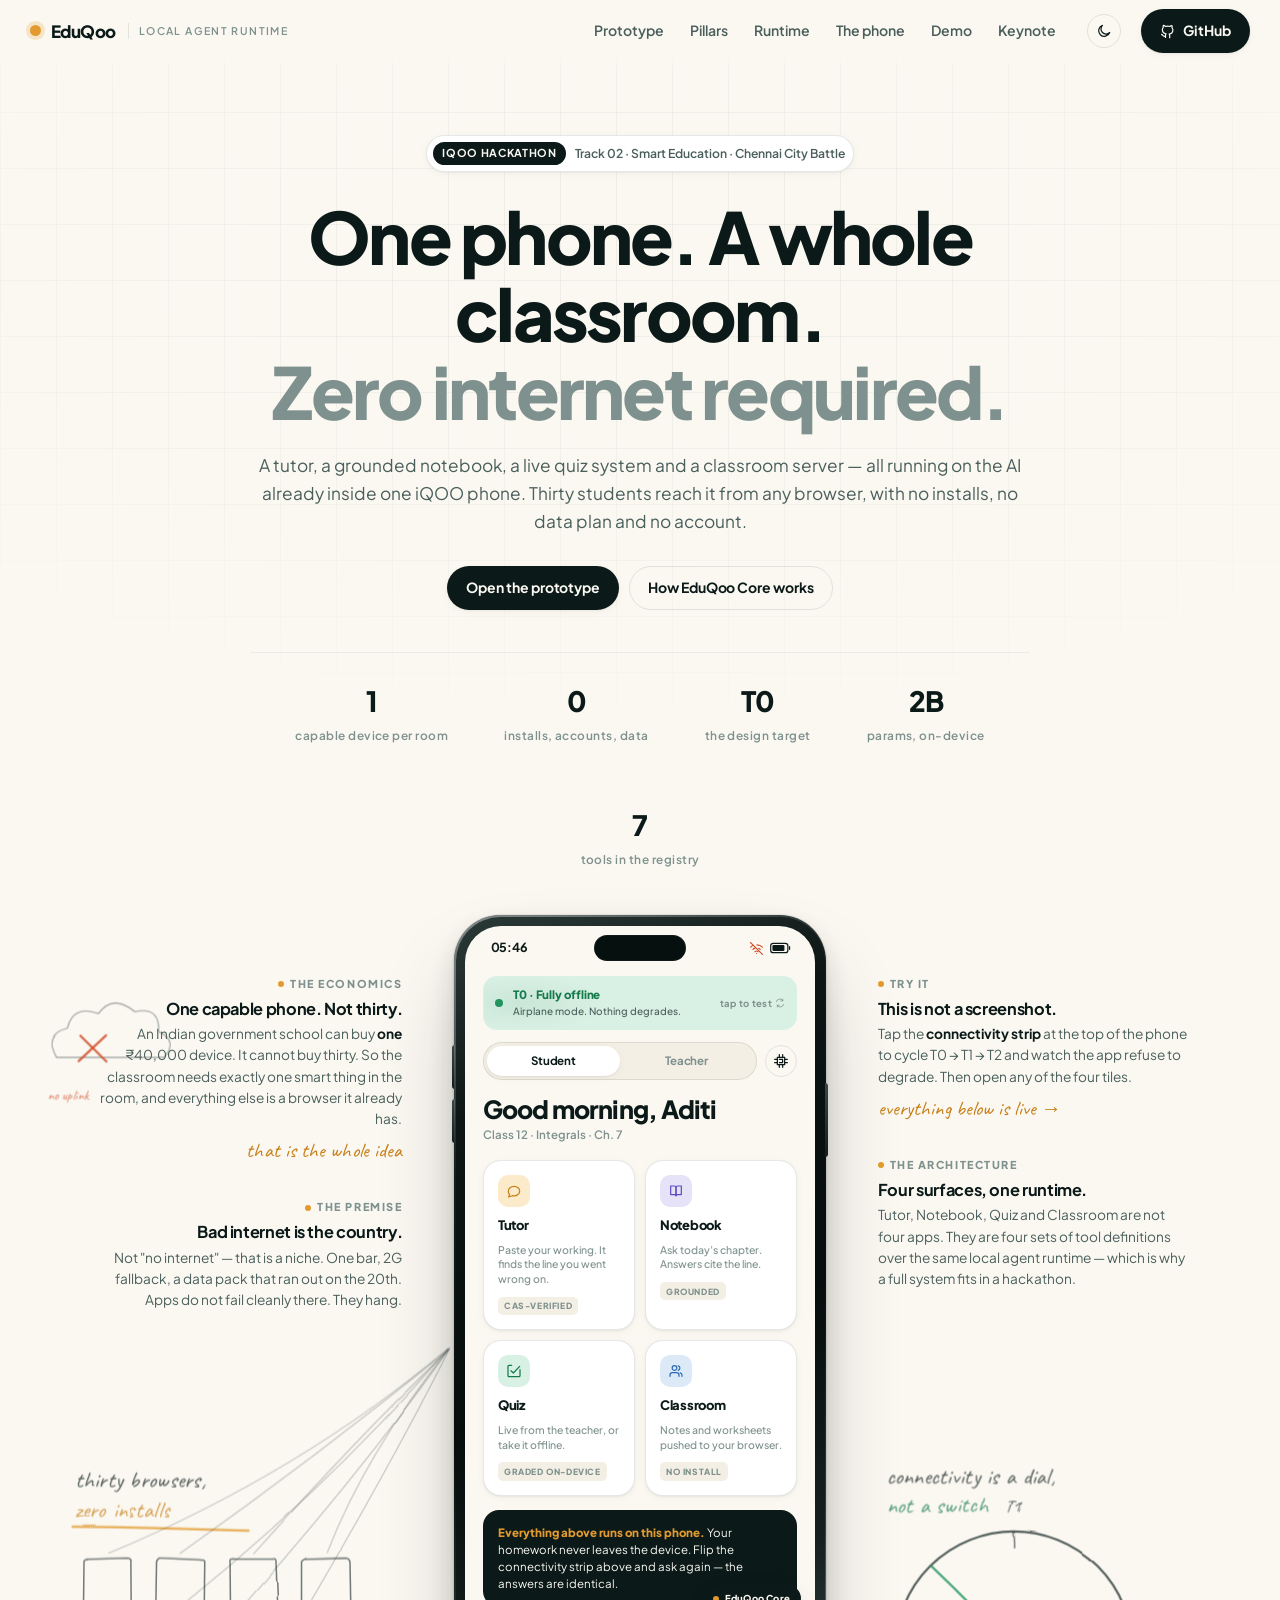
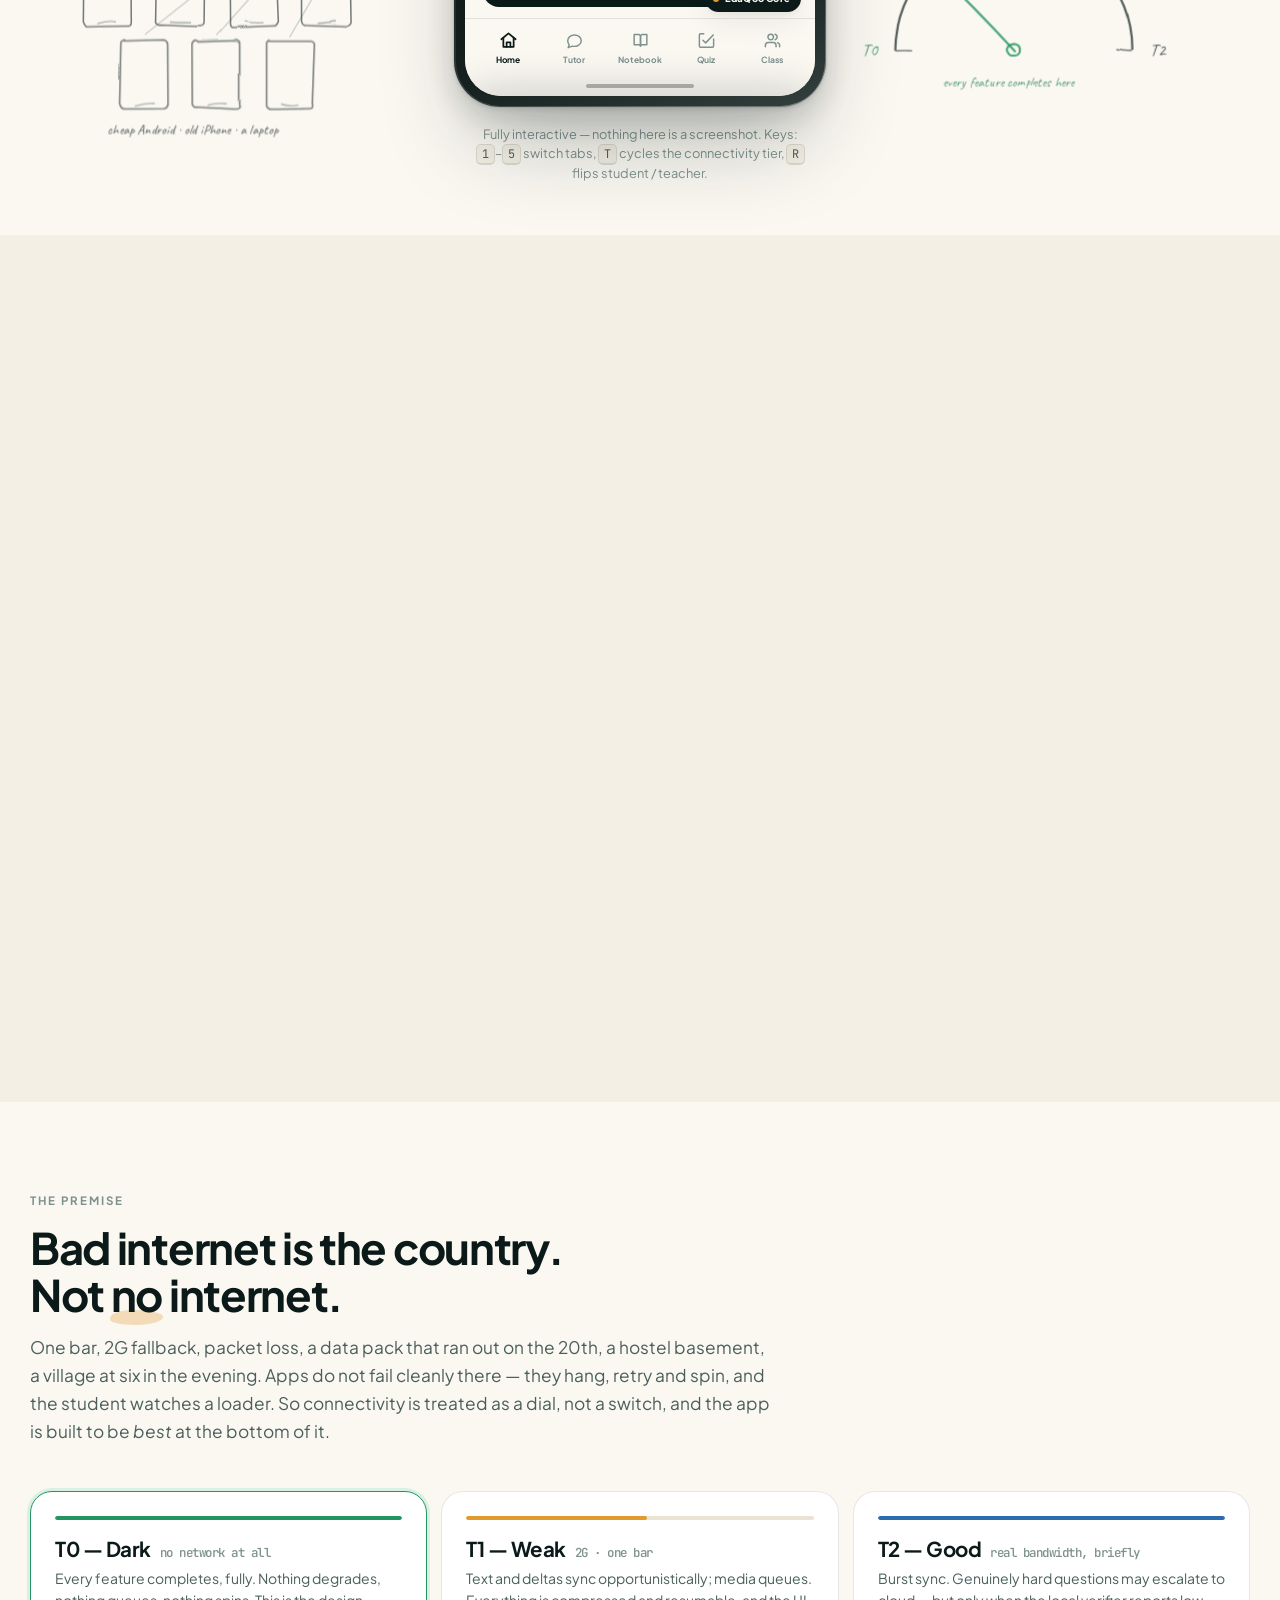
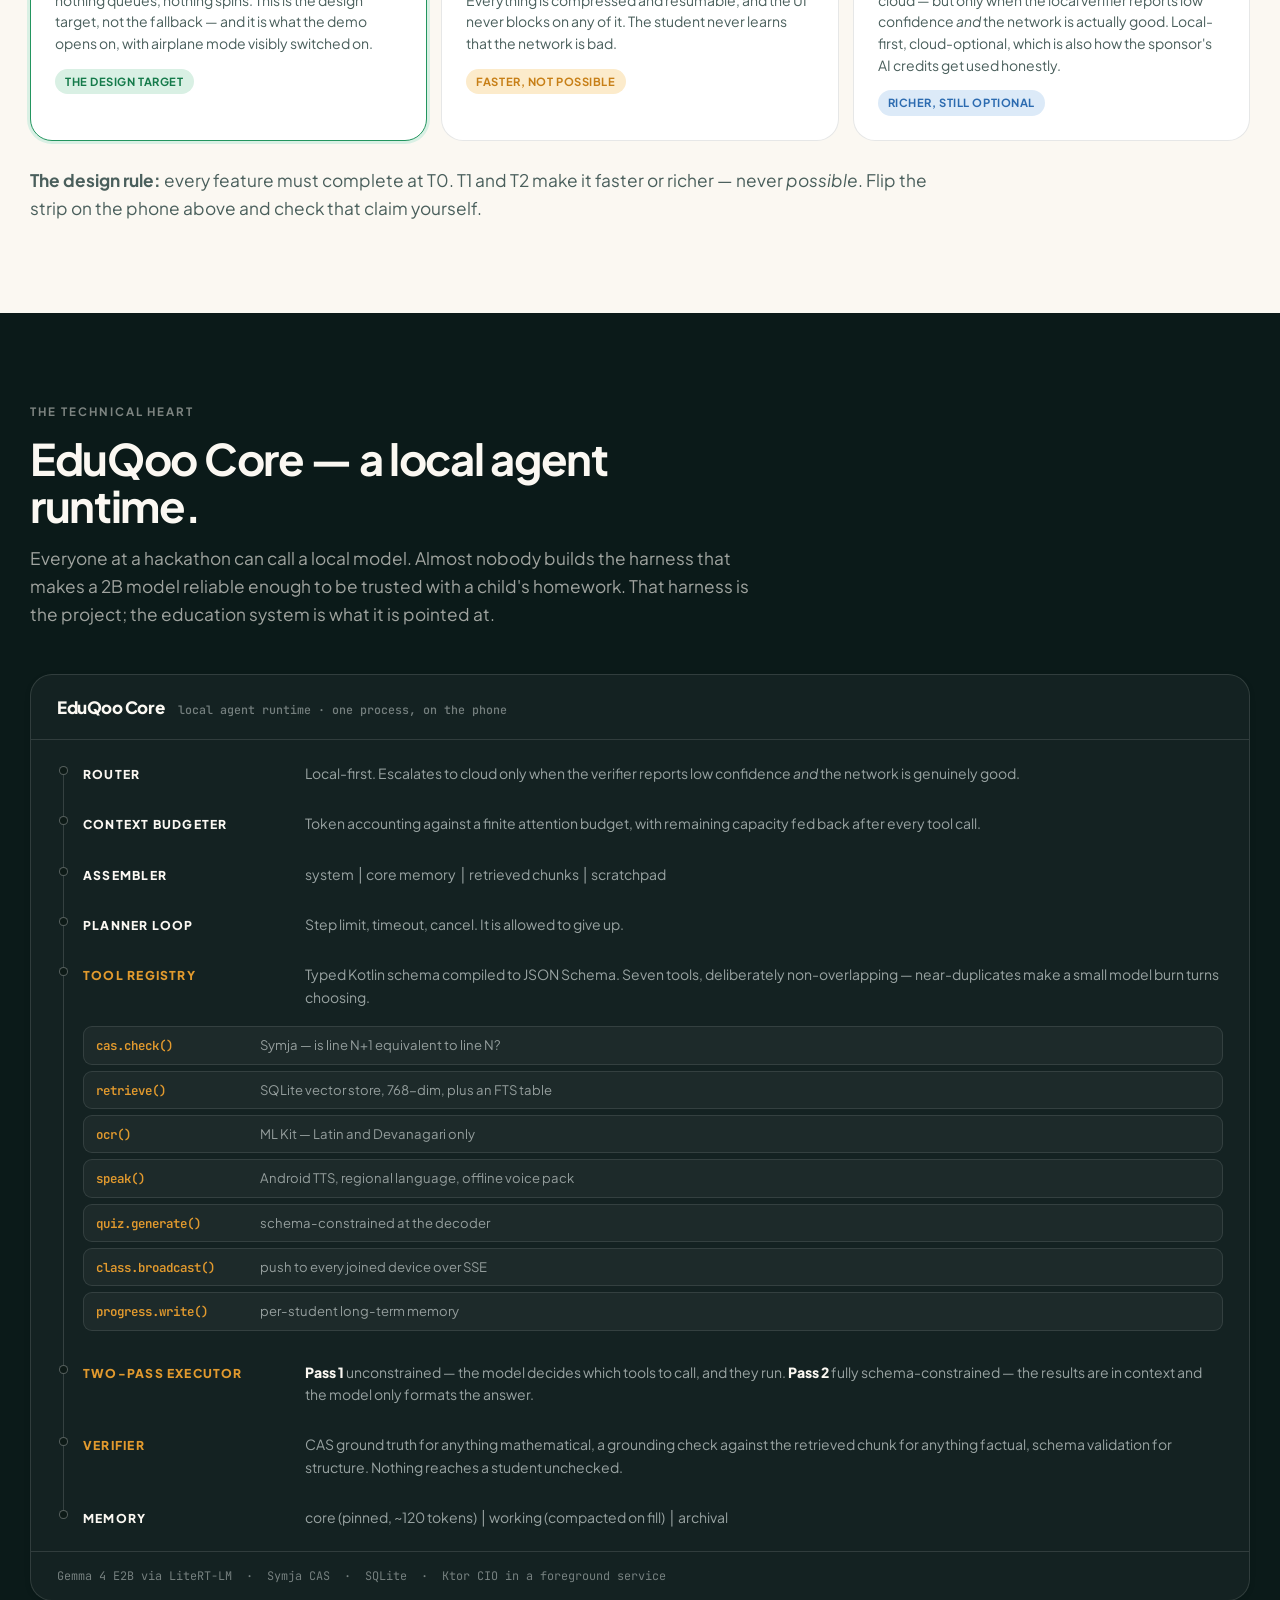
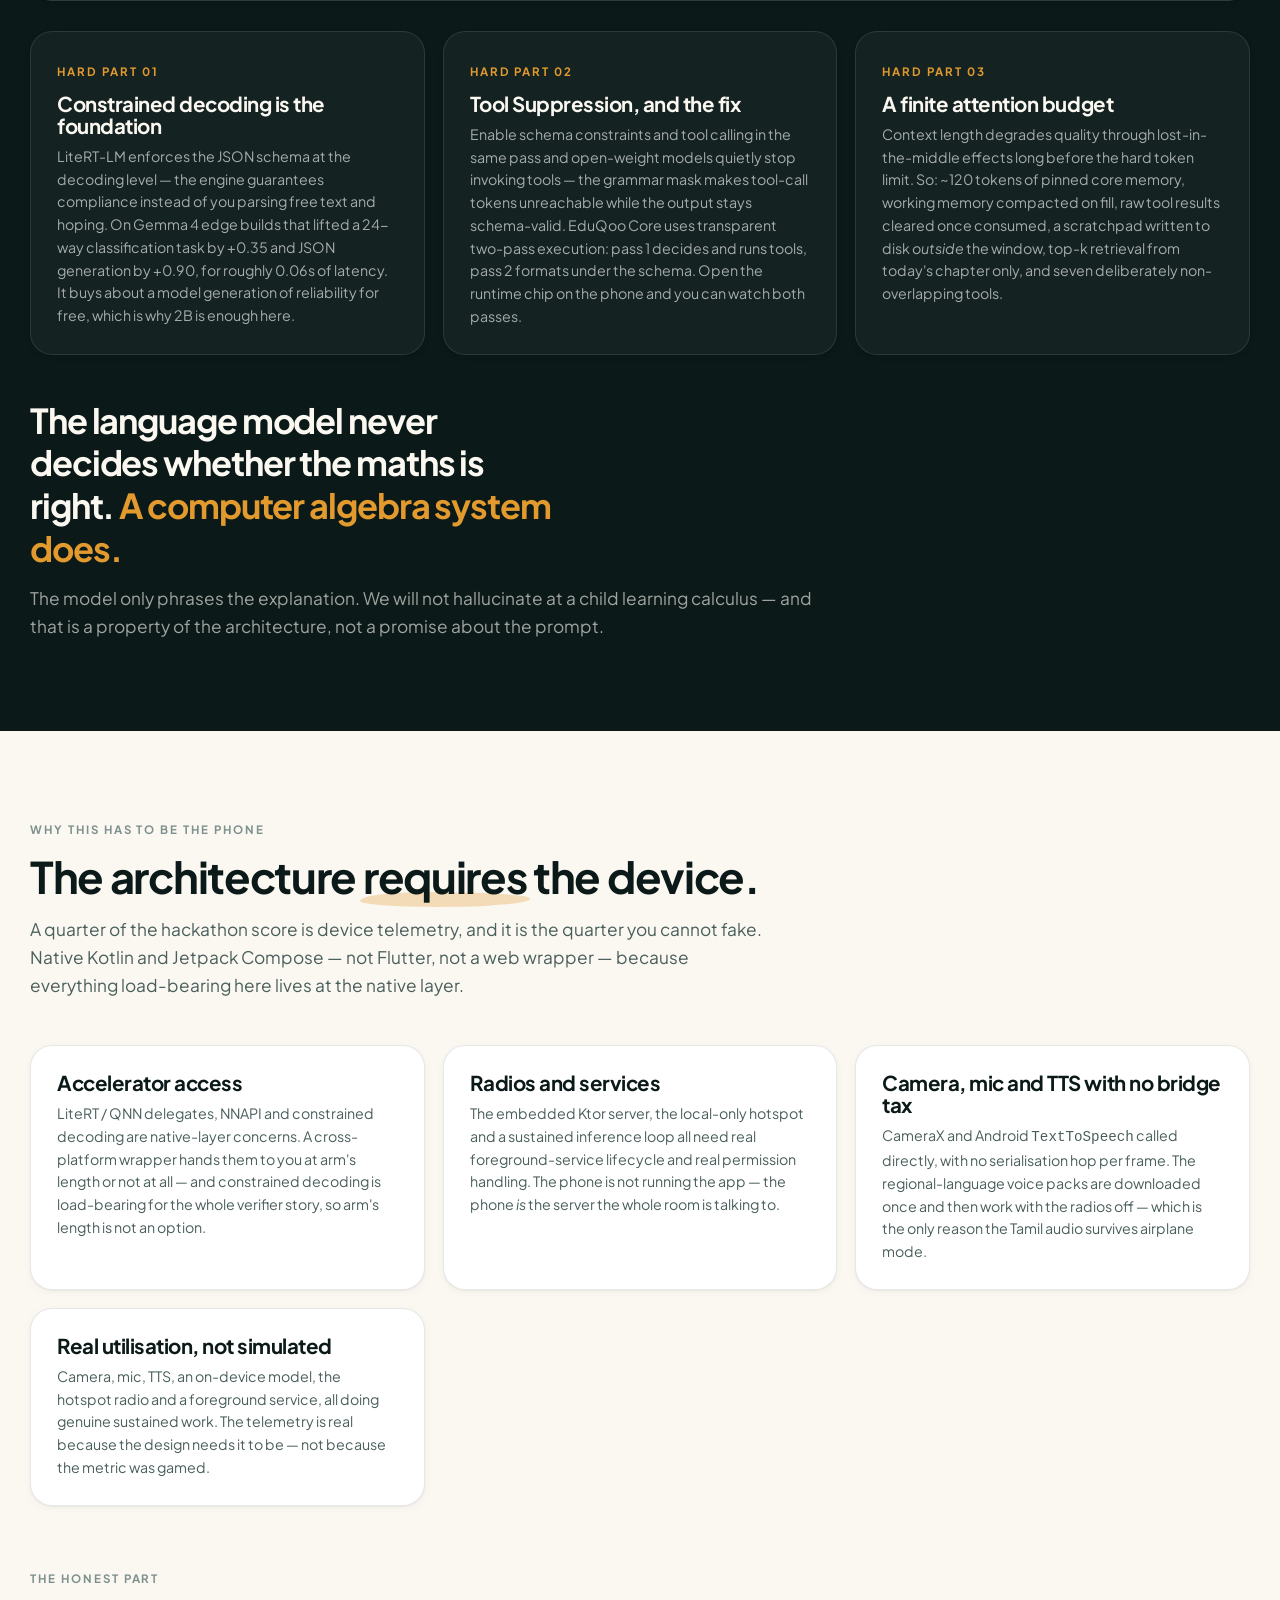
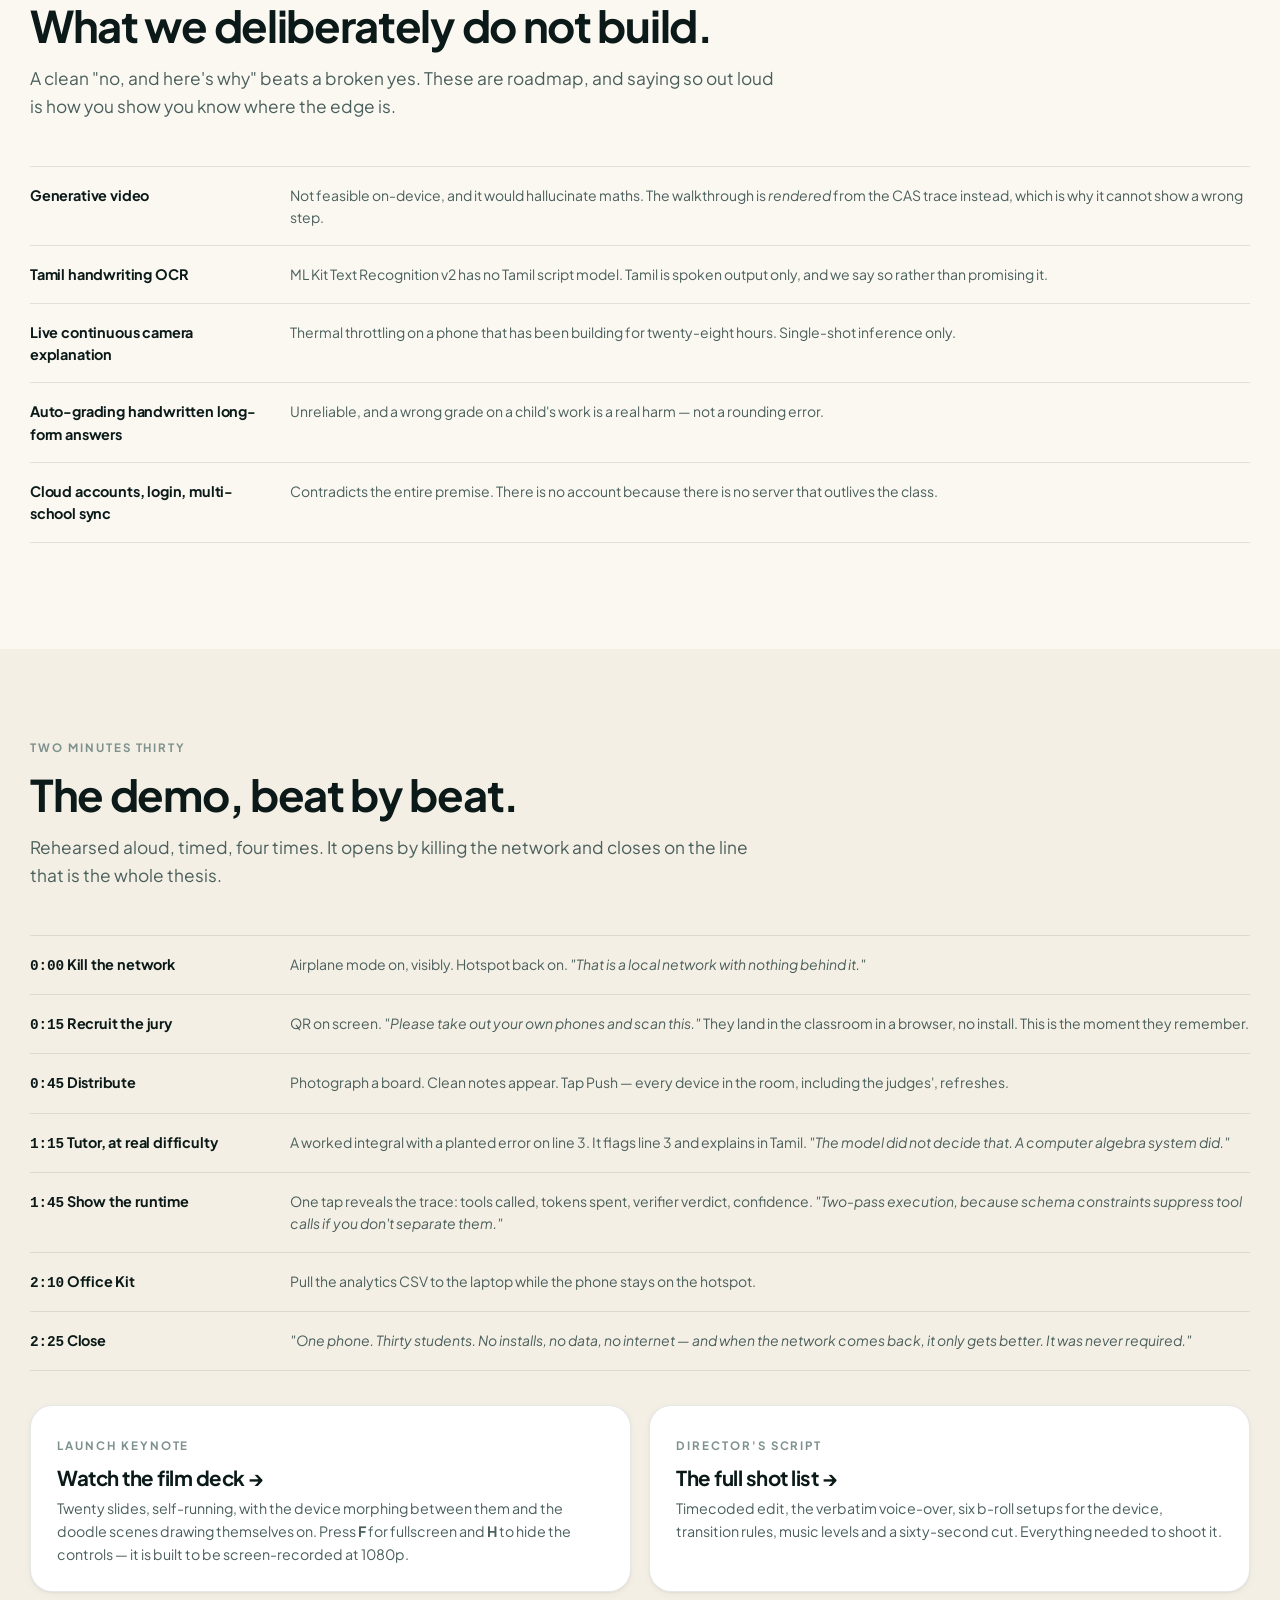
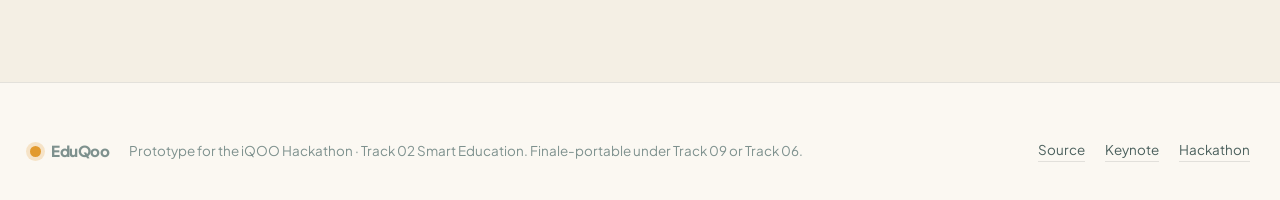
==== index.html @ 951a175e "Fix collapsed phone, rebrand to EduQoo Core, add the Pages workflow Bug: the device rendered 144px t" ====
<!doctype html>
<html lang="en" data-theme="light">
<head>
<meta charset="utf-8">
<meta name="viewport" content="width=device-width, initial-scale=1, viewport-fit=cover">
<title>EduQoo — one phone, a whole classroom, zero internet</title>
<meta name="description" content="EduQoo turns one iQOO phone into an entire school's AI infrastructure: a local agent runtime driving a tutor, a grounded notebook, a live quiz system and a classroom server that thirty students reach from any browser — with no installs, no data plan and no internet.">
<meta name="theme-color" content="#FBF8F2" media="(prefers-color-scheme: light)">
<meta name="theme-color" content="#0A1211" media="(prefers-color-scheme: dark)">

<meta property="og:title" content="EduQoo — one phone. A whole classroom. Zero internet.">
<meta property="og:description" content="A tappable prototype of a local agent runtime for the disconnected classroom. Built for the iQOO Hackathon, Track 02 · Smart Education.">
<meta property="og:type" content="website">
<meta property="og:url" content="https://harsh4-dev.github.io/iqoo/">

<link rel="icon" href="data:image/svg+xml,%3Csvg xmlns='http://www.w3.org/2000/svg' viewBox='0 0 32 32'%3E%3Crect width='32' height='32' rx='8' fill='%230B1A19'/%3E%3Ccircle cx='16' cy='16' r='6' fill='%23E29A2E'/%3E%3C/svg%3E">

<link rel="preconnect" href="https://fonts.googleapis.com">
<link rel="preconnect" href="https://fonts.gstatic.com" crossorigin>
<link href="https://fonts.googleapis.com/css2?family=Plus+Jakarta+Sans:wght@400;500;600;700;800&family=Caveat:wght@500;600;700&family=JetBrains+Mono:wght@400;500;600&family=Newsreader:ital,opsz,wght@0,6..72,400;0,6..72,500;1,6..72,400&display=swap" rel="stylesheet">

<link rel="stylesheet" href="assets/css/tokens.css?v=4">
<link rel="stylesheet" href="assets/css/site.css?v=4">
<link rel="stylesheet" href="assets/css/phone.css?v=4">
<link rel="stylesheet" href="assets/css/doodle.css?v=4">
</head>
<body>

<!-- the hand-drawn wobble, defined once -->
<svg width="0" height="0" style="position:absolute" aria-hidden="true"><defs>
  <filter id="ddRough" x="-20%" y="-20%" width="140%" height="140%">
    <feTurbulence type="fractalNoise" baseFrequency="0.016" numOctaves="3" seed="7" result="n"/>
    <feDisplacementMap in="SourceGraphic" in2="n" scale="2.1" xChannelSelector="R" yChannelSelector="G"/>
  </filter>
</defs></svg>

<!-- ============================ NAV ============================ -->
<header class="nav">
  <div class="wrap nav__in">
    <a class="brand" href="#top"><span class="brand__dot"></span>EduQoo<small>Local agent runtime</small></a>
    <span class="nav__spacer"></span>
    <nav class="nav__links">
      <a class="nav__link" href="#prototype">Prototype</a>
      <a class="nav__link" href="#pillars">Pillars</a>
      <a class="nav__link" href="#runtime">Runtime</a>
      <a class="nav__link" href="#hardware">The phone</a>
      <a class="nav__link" href="#demo">Demo</a>
      <a class="nav__link" href="deck/">Keynote</a>
    </nav>
    <button class="icon-btn" id="themeBtn" aria-label="Toggle blackboard mode" title="Notebook / blackboard"></button>
    <a class="btn btn--primary" href="https://github.com/Harsh4-Dev/iqoo" target="_blank" rel="noopener">
      <svg viewBox="0 0 24 24" fill="none" stroke="currentColor" stroke-width="1.9" stroke-linecap="round" stroke-linejoin="round"><path d="M9 19.5c-4.6 1.4-4.6-2.4-6.5-2.9m13 5.4v-3.6a3.1 3.1 0 0 0-.9-2.4c2.9-.3 6-1.4 6-6.4a5 5 0 0 0-1.4-3.5 4.6 4.6 0 0 0-.1-3.5s-1.1-.3-3.6 1.4a12.4 12.4 0 0 0-6.6 0C6.4 1.9 5.3 2.2 5.3 2.2a4.6 4.6 0 0 0-.1 3.5A5 5 0 0 0 3.8 9.3c0 4.9 3 6 5.9 6.4a3.1 3.1 0 0 0-.9 2.3v3.6"/></svg>
      GitHub
    </a>
  </div>
</header>

<main id="top">

<!-- ============================ HERO ============================ -->
<section class="hero">
  <div class="wrap">
    <span class="hero__badge"><b>iQOO Hackathon</b> Track 02 · Smart Education · Chennai City Battle</span>
    <h1>One phone. A whole classroom.<br><em>Zero internet required.</em></h1>
    <p class="lede">A tutor, a grounded notebook, a live quiz system and a classroom server — all running on the AI already inside one iQOO phone. Thirty students reach it from any browser, with no installs, no data plan and no account.</p>
    <div class="hero__cta">
      <a class="btn btn--primary" href="#prototype">Open the prototype</a>
      <a class="btn btn--ghost" href="#runtime">How EduQoo Core works</a>
    </div>
    <div class="hero__stats">
      <div class="stat"><b>1</b><span>capable device per room</span></div>
      <div class="stat"><b>0</b><span>installs, accounts, data</span></div>
      <div class="stat"><b>T0</b><span>the design target</span></div>
      <div class="stat"><b>2B</b><span>params, on-device</span></div>
      <div class="stat"><b>7</b><span>tools in the registry</span></div>
    </div>
  </div>
</section>

<!-- ========================= THE PROTOTYPE ========================= -->
<section class="stage" id="prototype">
  <div class="stage__grid">
    <div class="doodle-layer" id="doodles" aria-hidden="true"></div>

    <aside class="rail rail--left"></aside>

    <div class="phone-col">
      <!-- ============ THE DEVICE ============ -->
      <div class="phone">
        <span class="phone__vol phone__vol--up"></span>
        <span class="phone__vol phone__vol--down"></span>
        <span class="phone__btn phone__btn--power"></span>

        <div class="screen">
          <div class="island"><span class="island__txt"><i></i>class.local · 8 joined</span></div>

          <div class="statusbar">
            <span id="clock">10:08</span>
            <span class="statusbar__r">
              <span id="sig"></span>
              <svg class="bat" viewBox="0 0 26 14" fill="none" stroke="currentColor" stroke-width="1.4">
                <rect x="1" y="1.5" width="20" height="11" rx="3"/>
                <rect x="3" y="3.5" width="14" height="7" rx="1.5" fill="currentColor" stroke="none"/>
                <path d="M23 5.5v3" stroke-linecap="round"/>
              </svg>
            </span>
          </div>

          <div class="app">
            <div class="viewport" id="viewport"></div>

            <button class="rtchip" data-act="trace"><i></i>EduQoo Core</button>
            <div class="toast" id="toast"></div>
            <div class="scrim" id="scrim"></div>

            <!-- runtime inspector -->
            <div class="sheet" id="sheet" role="dialog" aria-label="EduQoo Core runtime trace">
              <div class="sheet__grab"><i></i></div>
              <div class="sheet__h">
                <b>EduQoo Core<small>local agent runtime · this turn</small></b>
                <button class="vhead__back" data-act="closeSheet" aria-label="Close">
                  <svg viewBox="0 0 24 24" fill="none" stroke="currentColor" stroke-width="2" stroke-linecap="round"><path d="M6 6l12 12M18 6 6 18"/></svg>
                </button>
              </div>
              <div class="sheet__body" id="traceBody"></div>
            </div>

            <nav class="tabbar" id="tabbar"></nav>
            <div class="homebar"><i></i></div>
          </div>
        </div>
      </div>

      <p class="stage__caption">
        Fully interactive — nothing here is a screenshot. Keys: <kbd>1</kbd>–<kbd>5</kbd> switch tabs, <kbd>T</kbd> cycles the connectivity tier, <kbd>R</kbd> flips student / teacher.
      </p>
    </div>

    <aside class="rail rail--right"></aside>
  </div>
</section>

<!-- ============================ PILLARS ============================ -->
<section class="section section--alt" id="pillars">
  <div class="wrap">
    <div class="section__head section__head--center reveal">
      <span class="eyebrow">Four surfaces, one runtime</span>
      <h2>Not four apps. Four sets of<br>tool definitions.</h2>
      <p class="lede">Every feature is a tool plus a prompt spec, never a new subsystem. That is the only reason a full education system is credible in thirty hours — and it is the argument that turns ambition from a red flag into a design claim.</p>
    </div>

    <div class="grid grid--4">
      <article class="card pillar reveal">
        <span class="pillar__no">01</span>
        <span class="pillar__ico tint-blue"><svg viewBox="0 0 24 24" fill="none" stroke="currentColor" stroke-width="1.8" stroke-linecap="round" stroke-linejoin="round"><path d="M4.4 9.6a13 13 0 0 1 15.2 0"/><path d="M7.6 13.2a8.4 8.4 0 0 1 8.8 0"/><path d="M10.7 16.7a3.6 3.6 0 0 1 2.6 0"/><path d="M12 20h.01"/></svg></span>
        <h3>ClassDrop</h3>
        <p>The teacher's phone raises an access point with no uplink behind it and serves a web client. Students scan a QR and land in the class in their browser. Notes, PDFs, worksheets, quizzes and audio push in real time, with delivery receipts.</p>
        <div class="pillar__meta">AirDrop for a room where nobody has AirDrop</div>
      </article>

      <article class="card pillar reveal">
        <span class="pillar__no">02</span>
        <span class="pillar__ico tint-violet"><svg viewBox="0 0 24 24" fill="none" stroke="currentColor" stroke-width="1.8" stroke-linecap="round" stroke-linejoin="round"><path d="M4 4.5h6a2.6 2.6 0 0 1 2 2.5v12a2 2 0 0 0-2-1.7H4z"/><path d="M20 4.5h-6a2.6 2.6 0 0 0-2 2.5v12a2 2 0 0 1 2-1.7h6z"/></svg></span>
        <h3>StudyDesk</h3>
        <p>Import a chapter and it becomes a queryable study companion whose answers are grounded strictly in that source, with the line cited. Ask something outside it and the answer is <em>"that isn't in your material."</em></p>
        <div class="pillar__meta">NotebookLM, minus the notebook leaving the phone</div>
      </article>

      <article class="card pillar reveal">
        <span class="pillar__no">03</span>
        <span class="pillar__ico tint-green"><svg viewBox="0 0 24 24" fill="none" stroke="currentColor" stroke-width="1.8" stroke-linecap="round" stroke-linejoin="round"><path d="M8.5 3.5h-4a1.5 1.5 0 0 0-1.5 1.5v14a1.5 1.5 0 0 0 1.5 1.5h15a1.5 1.5 0 0 0 1.5-1.5V10"/><path d="M7.5 11.6 11 15l9.5-10"/></svg></span>
        <h3>ClassTest</h3>
        <p>Questions auto-generate from any indexed source under a hard schema, get verified — grounding first, then Symja for anything numeric — and land on every joined browser at once. Grading is local, so the heatmap builds instantly at T0.</p>
        <div class="pillar__meta">A wrong answer key is worse than no quiz</div>
      </article>

      <article class="card pillar reveal">
        <span class="pillar__no">04</span>
        <span class="pillar__ico tint-amber"><svg viewBox="0 0 24 24" fill="none" stroke="currentColor" stroke-width="1.8" stroke-linecap="round" stroke-linejoin="round"><path d="M20.5 12.2c0 4-3.8 7.2-8.5 7.2a10 10 0 0 1-2.6-.34L4 21l1.3-3.7A6.8 6.8 0 0 1 3.5 12.2C3.5 8.2 7.3 5 12 5s8.5 3.2 8.5 7.2Z"/></svg></span>
        <h3>StepTutor</h3>
        <p>It checks whether each line of your working is equivalent to the one above it and flags the first line where that stops being true. Then it plays an animated walkthrough, narrated in Tamil or Hindi, rendered frame-by-frame from the CAS trace.</p>
        <div class="pillar__meta">It tells you which line, then shows you</div>
      </article>
    </div>
  </div>
</section>

<!-- ============================ TIERS ============================ -->
<section class="section" id="tiers">
  <div class="wrap">
    <div class="section__head reveal">
      <span class="eyebrow">The premise</span>
      <h2>Bad internet is the country.<br>Not <span class="mark">no</span> internet.</h2>
      <p class="lede">One bar, 2G fallback, packet loss, a data pack that ran out on the 20th, a hostel basement, a village at six in the evening. Apps do not fail cleanly there — they hang, retry and spin, and the student watches a loader. So connectivity is treated as a dial, not a switch, and the app is built to be <em>best</em> at the bottom of it.</p>
    </div>

    <div class="tiers reveal">
      <div class="tier tier--hero">
        <div class="tier__bar"><i style="width:100%"></i></div>
        <h3>T0 — Dark <span>no network at all</span></h3>
        <p>Every feature completes, fully. Nothing degrades, nothing queues, nothing spins. This is the design target, not the fallback — and it is what the demo opens on, with airplane mode visibly switched on.</p>
        <span class="tier__tag tint-green">the design target</span>
      </div>
      <div class="tier">
        <div class="tier__bar"><i style="width:52%;background:var(--amber)"></i></div>
        <h3>T1 — Weak <span>2G · one bar</span></h3>
        <p>Text and deltas sync opportunistically; media queues. Everything is compressed and resumable, and the UI never blocks on any of it. The student never learns that the network is bad.</p>
        <span class="tier__tag tint-amber">faster, not possible</span>
      </div>
      <div class="tier">
        <div class="tier__bar"><i style="width:100%;background:var(--blue)"></i></div>
        <h3>T2 — Good <span>real bandwidth, briefly</span></h3>
        <p>Burst sync. Genuinely hard questions may escalate to cloud — but only when the local verifier reports low confidence <em>and</em> the network is actually good. Local-first, cloud-optional, which is also how the sponsor's AI credits get used honestly.</p>
        <span class="tier__tag tint-blue">richer, still optional</span>
      </div>
    </div>

    <p class="lede reveal" style="margin-top:26px;max-width:70ch"><b>The design rule:</b> every feature must complete at T0. T1 and T2 make it faster or richer — never <em>possible</em>. Flip the strip on the phone above and check that claim yourself.</p>
  </div>
</section>

<!-- ============================ RUNTIME ============================ -->
<section class="section section--ink" id="runtime">
  <div class="wrap">
    <div class="section__head reveal">
      <span class="eyebrow">The technical heart</span>
      <h2>EduQoo Core — a local agent runtime.</h2>
      <p class="lede">Everyone at a hackathon can call a local model. Almost nobody builds the harness that makes a 2B model reliable enough to be trusted with a child's homework. That harness is the project; the education system is what it is pointed at.</p>
    </div>

    <div class="rt reveal">
      <div class="rt__title">EduQoo&nbsp;Core <span>local agent runtime · one process, on the phone</span></div>

      <ol class="rt__stack">
        <li class="rt__row"><b>Router</b><p>Local-first. Escalates to cloud only when the verifier reports low confidence <em>and</em> the network is genuinely good.</p></li>
        <li class="rt__row"><b>Context budgeter</b><p>Token accounting against a finite attention budget, with remaining capacity fed back after every tool call.</p></li>
        <li class="rt__row"><b>Assembler</b><p>system │ core memory │ retrieved chunks │ scratchpad</p></li>
        <li class="rt__row"><b>Planner loop</b><p>Step limit, timeout, cancel. It is allowed to give up.</p></li>

        <li class="rt__row rt__row--key">
          <b>Tool registry</b>
          <p>Typed Kotlin schema compiled to JSON Schema. Seven tools, deliberately non-overlapping — near-duplicates make a small model burn turns choosing.</p>
          <ul class="rt__tools">
            <li class="rt__tool"><code>cas.check()</code><span>Symja — is line N+1 equivalent to line N?</span></li>
            <li class="rt__tool"><code>retrieve()</code><span>SQLite vector store, 768-dim, plus an FTS table</span></li>
            <li class="rt__tool"><code>ocr()</code><span>ML Kit — Latin and Devanagari only</span></li>
            <li class="rt__tool"><code>speak()</code><span>Android TTS, regional language, offline voice pack</span></li>
            <li class="rt__tool"><code>quiz.generate()</code><span>schema-constrained at the decoder</span></li>
            <li class="rt__tool"><code>class.broadcast()</code><span>push to every joined device over SSE</span></li>
            <li class="rt__tool"><code>progress.write()</code><span>per-student long-term memory</span></li>
          </ul>
        </li>

        <li class="rt__row rt__row--key">
          <b>Two-pass executor</b>
          <p><b>Pass 1</b> unconstrained — the model decides which tools to call, and they run.
             <b>Pass 2</b> fully schema-constrained — the results are in context and the model only formats the answer.</p>
        </li>

        <li class="rt__row rt__row--key">
          <b>Verifier</b>
          <p>CAS ground truth for anything mathematical, a grounding check against the retrieved chunk for anything factual, schema validation for structure. Nothing reaches a student unchecked.</p>
        </li>

        <li class="rt__row"><b>Memory</b><p>core (pinned, ~120 tokens) │ working (compacted on fill) │ archival</p></li>
      </ol>

      <div class="rt__foot">Gemma 4 E2B via LiteRT-LM &nbsp;·&nbsp; Symja CAS &nbsp;·&nbsp; SQLite &nbsp;·&nbsp; Ktor CIO in a foreground service</div>
    </div>

    <div class="grid grid--3" style="margin-top:30px">
      <article class="card reveal" style="background:rgba(255,255,255,.04);border-color:rgba(255,255,255,.10)">
        <span class="eyebrow" style="color:var(--amber)">Hard part 01</span>
        <h3 style="margin-top:10px">Constrained decoding is the foundation</h3>
        <p style="color:rgba(255,255,255,.62)">LiteRT-LM enforces the JSON schema at the decoding level — the engine guarantees compliance instead of you parsing free text and hoping. On Gemma 4 edge builds that lifted a 24-way classification task by +0.35 and JSON generation by +0.90, for roughly 0.06s of latency. It buys about a model generation of reliability for free, which is why 2B is enough here.</p>
      </article>

      <article class="card reveal" style="background:rgba(255,255,255,.04);border-color:rgba(255,255,255,.10)">
        <span class="eyebrow" style="color:var(--amber)">Hard part 02</span>
        <h3 style="margin-top:10px">Tool Suppression, and the fix</h3>
        <p style="color:rgba(255,255,255,.62)">Enable schema constraints and tool calling in the same pass and open-weight models quietly stop invoking tools — the grammar mask makes tool-call tokens unreachable while the output stays schema-valid. EduQoo Core uses transparent two-pass execution: pass 1 decides and runs tools, pass 2 formats under the schema. Open the runtime chip on the phone and you can watch both passes.</p>
      </article>

      <article class="card reveal" style="background:rgba(255,255,255,.04);border-color:rgba(255,255,255,.10)">
        <span class="eyebrow" style="color:var(--amber)">Hard part 03</span>
        <h3 style="margin-top:10px">A finite attention budget</h3>
        <p style="color:rgba(255,255,255,.62)">Context length degrades quality through lost-in-the-middle effects long before the hard token limit. So: ~120 tokens of pinned core memory, working memory compacted on fill, raw tool results cleared once consumed, a scratchpad written to disk <em>outside</em> the window, top-k retrieval from today's chapter only, and seven deliberately non-overlapping tools.</p>
      </article>
    </div>

    <p class="pullquote reveal" style="margin-top:44px">The language model never decides whether the maths is right. <em>A computer algebra system does.</em></p>
    <p class="lede reveal" style="margin-top:16px;max-width:62ch">The model only phrases the explanation. We will not hallucinate at a child learning calculus — and that is a property of the architecture, not a promise about the prompt.</p>
  </div>
</section>

<!-- ============================ HARDWARE ============================ -->
<section class="section" id="hardware">
  <div class="wrap">
    <div class="section__head reveal">
      <span class="eyebrow">Why this has to be the phone</span>
      <h2>The architecture <span class="mark">requires</span> the device.</h2>
      <p class="lede">A quarter of the hackathon score is device telemetry, and it is the quarter you cannot fake. Native Kotlin and Jetpack Compose — not Flutter, not a web wrapper — because everything load-bearing here lives at the native layer.</p>
    </div>

    <div class="grid grid--2 reveal">
      <article class="card">
        <h3>Accelerator access</h3>
        <p>LiteRT / QNN delegates, NNAPI and constrained decoding are native-layer concerns. A cross-platform wrapper hands them to you at arm's length or not at all — and constrained decoding is load-bearing for the whole verifier story, so arm's length is not an option.</p>
      </article>
      <article class="card">
        <h3>Radios and services</h3>
        <p>The embedded Ktor server, the local-only hotspot and a sustained inference loop all need real foreground-service lifecycle and real permission handling. The phone is not running the app — the phone <em>is</em> the server the whole room is talking to.</p>
      </article>
      <article class="card">
        <h3>Camera, mic and TTS with no bridge tax</h3>
        <p>CameraX and Android <code>TextToSpeech</code> called directly, with no serialisation hop per frame. The regional-language voice packs are downloaded once and then work with the radios off — which is the only reason the Tamil audio survives airplane mode.</p>
      </article>
      <article class="card">
        <h3>Real utilisation, not simulated</h3>
        <p>Camera, mic, TTS, an on-device model, the hotspot radio and a foreground service, all doing genuine sustained work. The telemetry is real because the design needs it to be — not because the metric was gamed.</p>
      </article>
    </div>

    <div class="section__head reveal" style="margin-top:64px">
      <span class="eyebrow">The honest part</span>
      <h2>What we deliberately do not build.</h2>
      <p class="lede">A clean "no, and here's why" beats a broken yes. These are roadmap, and saying so out loud is how you show you know where the edge is.</p>
    </div>
    <dl class="spec reveal">
      <div class="spec__row"><dt>Generative video</dt><dd>Not feasible on-device, and it would hallucinate maths. The walkthrough is <em>rendered</em> from the CAS trace instead, which is why it cannot show a wrong step.</dd></div>
      <div class="spec__row"><dt>Tamil handwriting OCR</dt><dd>ML Kit Text Recognition v2 has no Tamil script model. Tamil is spoken output only, and we say so rather than promising it.</dd></div>
      <div class="spec__row"><dt>Live continuous camera explanation</dt><dd>Thermal throttling on a phone that has been building for twenty-eight hours. Single-shot inference only.</dd></div>
      <div class="spec__row"><dt>Auto-grading handwritten long-form answers</dt><dd>Unreliable, and a wrong grade on a child's work is a real harm — not a rounding error.</dd></div>
      <div class="spec__row"><dt>Cloud accounts, login, multi-school sync</dt><dd>Contradicts the entire premise. There is no account because there is no server that outlives the class.</dd></div>
    </dl>
  </div>
</section>

<!-- ============================ DEMO ============================ -->
<section class="section section--alt" id="demo">
  <div class="wrap">
    <div class="section__head reveal">
      <span class="eyebrow">Two minutes thirty</span>
      <h2>The demo, beat by beat.</h2>
      <p class="lede">Rehearsed aloud, timed, four times. It opens by killing the network and closes on the line that is the whole thesis.</p>
    </div>

    <dl class="spec reveal">
      <div class="spec__row"><dt><code>0:00</code> Kill the network</dt><dd>Airplane mode on, visibly. Hotspot back on. <em>"That is a local network with nothing behind it."</em></dd></div>
      <div class="spec__row"><dt><code>0:15</code> Recruit the jury</dt><dd>QR on screen. <em>"Please take out your own phones and scan this."</em> They land in the classroom in a browser, no install. This is the moment they remember.</dd></div>
      <div class="spec__row"><dt><code>0:45</code> Distribute</dt><dd>Photograph a board. Clean notes appear. Tap Push — every device in the room, including the judges', refreshes.</dd></div>
      <div class="spec__row"><dt><code>1:15</code> Tutor, at real difficulty</dt><dd>A worked integral with a planted error on line 3. It flags line 3 and explains in Tamil. <em>"The model did not decide that. A computer algebra system did."</em></dd></div>
      <div class="spec__row"><dt><code>1:45</code> Show the runtime</dt><dd>One tap reveals the trace: tools called, tokens spent, verifier verdict, confidence. <em>"Two-pass execution, because schema constraints suppress tool calls if you don't separate them."</em></dd></div>
      <div class="spec__row"><dt><code>2:10</code> Office Kit</dt><dd>Pull the analytics CSV to the laptop while the phone stays on the hotspot.</dd></div>
      <div class="spec__row"><dt><code>2:25</code> Close</dt><dd><em>"One phone. Thirty students. No installs, no data, no internet — and when the network comes back, it only gets better. It was never required."</em></dd></div>
    </dl>

    <div class="grid grid--2 reveal" style="margin-top:34px">
      <a class="card" href="deck/" style="text-decoration:none;display:block">
        <span class="eyebrow">Launch keynote</span>
        <h3 style="margin-top:10px">Watch the film deck →</h3>
        <p>Twenty slides, self-running, with the device morphing between them and the doodle scenes drawing themselves on. Press <b>F</b> for fullscreen and <b>H</b> to hide the controls — it is built to be screen-recorded at 1080p.</p>
      </a>
      <a class="card" href="VIDEO_SCRIPT.md" style="text-decoration:none;display:block">
        <span class="eyebrow">Director's script</span>
        <h3 style="margin-top:10px">The full shot list →</h3>
        <p>Timecoded edit, the verbatim voice-over, six b-roll setups for the device, transition rules, music levels and a sixty-second cut. Everything needed to shoot it.</p>
      </a>
    </div>
  </div>
</section>

<!-- ============================ FOOTER ============================ -->
<footer class="footer">
  <div class="wrap footer__in">
    <span class="brand" style="font-size:.95rem"><span class="brand__dot"></span>EduQoo</span>
    <span>Prototype for the iQOO Hackathon · Track 02 Smart Education. Finale-portable under Track 09 or Track 06.</span>
    <span class="nav__spacer"></span>
    <a href="https://github.com/Harsh4-Dev/iqoo">Source</a>
    <a href="deck/">Keynote</a>
    <a href="https://iqoo.reskilll.com/" target="_blank" rel="noopener">Hackathon</a>
  </div>
</footer>

</main>

<script src="assets/js/data.js?v=4"></script>
<script src="assets/js/qr.js?v=4"></script>
<script src="assets/js/icons.js?v=4"></script>
<script src="assets/js/doodles.js?v=4"></script>
<script src="assets/js/app.js?v=4"></script>
</body>
</html>
---- assets/css/tokens.css ----
/* ============================================================
   EduQoo — design tokens
   Light  = notebook paper (warm cream, ink doodles)
   Dark   = blackboard    (deep slate, chalk doodles)
   ============================================================ */

:root {
  /* ---- surfaces ---- */
  --paper:        #FBF8F2;
  --paper-2:      #F4EFE4;
  --paper-3:      #EAE2D2;
  --card:         #FFFFFF;
  --card-2:       #FCFAF6;

  /* ---- ink ---- */
  --ink:          #0B1A19;
  --ink-80:       #223634;
  --ink-60:       #4A5F5C;
  --ink-40:       #7E918E;
  --ink-20:       #B7C3C0;
  --hairline:     rgba(11,26,25,.10);
  --hairline-2:   rgba(11,26,25,.06);

  /* ---- doodle stroke ---- */
  --stroke:       #162422;
  --stroke-soft:  rgba(22,36,34,.42);
  --stroke-ghost: rgba(22,36,34,.16);

  /* ---- accents ---- */
  --amber:        #E29A2E;
  --amber-2:      #C77F17;
  --amber-soft:   #FCEBCB;
  --green:        #23955F;
  --green-2:      #157A4A;
  --green-soft:   #D9F0E4;
  --red:          #D14C27;
  --red-soft:     #FBE1D7;
  --violet:       #5C4EC2;
  --violet-soft:  #E6E3F8;
  --blue:         #2C6BB0;
  --blue-soft:    #DCEAF8;

  /* ---- device ---- */
  --bezel:        #0A1413;
  --bezel-2:      #1E2E2C;
  --screen:       #FBF8F2;

  /* ---- type ---- */
  --font-ui:      "Plus Jakarta Sans", ui-sans-serif, system-ui, -apple-system, "Segoe UI", sans-serif;
  --font-hand:    "Caveat", "Comic Sans MS", cursive;
  --font-mono:    "JetBrains Mono", ui-monospace, "SF Mono", Menlo, monospace;
  --font-math:    "Newsreader", Georgia, "Times New Roman", serif;

  /* ---- geometry ---- */
  --r-sm:  8px;
  --r-md:  14px;
  --r-lg:  22px;
  --r-xl:  32px;
  --r-phone: 46px;

  /* ---- elevation ---- */
  --sh-1: 0 1px 2px rgba(11,26,25,.05), 0 2px 8px rgba(11,26,25,.04);
  --sh-2: 0 2px 6px rgba(11,26,25,.06), 0 10px 28px rgba(11,26,25,.07);
  --sh-3: 0 4px 12px rgba(11,26,25,.08), 0 24px 60px rgba(11,26,25,.10);
  --sh-phone:
      0 2px 4px rgba(11,26,25,.10),
      0 12px 28px rgba(11,26,25,.14),
      0 48px 90px -20px rgba(11,26,25,.30),
      0 0 0 1px rgba(11,26,25,.06);

  /* ---- motion ---- */
  --ease:      cubic-bezier(.22,.68,.32,1);
  --ease-out:  cubic-bezier(.16,1,.3,1);
  --ease-soft: cubic-bezier(.4,0,.2,1);
  --dur-1: 160ms;
  --dur-2: 280ms;
  --dur-3: 460ms;
  --dur-4: 720ms;
}

/* ---------- blackboard ---------- */
:root[data-theme="dark"] {
  --paper:        #0A1211;
  --paper-2:      #101B1A;
  --paper-3:      #182726;
  --card:         #131F1E;
  --card-2:       #172524;

  --ink:          #EAF2F0;
  --ink-80:       #C3D3D0;
  --ink-60:       #93A6A3;
  --ink-40:       #6A7C79;
  --ink-20:       #3A4A48;
  --hairline:     rgba(234,242,240,.12);
  --hairline-2:   rgba(234,242,240,.07);

  --stroke:       #D6E6E2;
  --stroke-soft:  rgba(214,230,226,.44);
  --stroke-ghost: rgba(214,230,226,.16);

  --amber:        #F2B65A;
  --amber-2:      #FFCC7A;
  --amber-soft:   rgba(242,182,90,.16);
  --green:        #43C489;
  --green-2:      #63D8A2;
  --green-soft:   rgba(67,196,137,.16);
  --red:          #F0714A;
  --red-soft:     rgba(240,113,74,.16);
  --violet:       #9084F0;
  --violet-soft:  rgba(144,132,240,.16);
  --blue:         #62A3E6;
  --blue-soft:    rgba(98,163,230,.16);

  --bezel:        #05100F;
  --bezel-2:      #162422;
  --screen:       #0D1817;

  --sh-1: 0 1px 2px rgba(0,0,0,.30), 0 2px 8px rgba(0,0,0,.24);
  --sh-2: 0 2px 6px rgba(0,0,0,.34), 0 10px 28px rgba(0,0,0,.30);
  --sh-3: 0 4px 12px rgba(0,0,0,.40), 0 24px 60px rgba(0,0,0,.44);
  --sh-phone:
      0 2px 4px rgba(0,0,0,.5),
      0 12px 28px rgba(0,0,0,.5),
      0 48px 100px -20px rgba(0,0,0,.7),
      0 0 0 1px rgba(234,242,240,.08),
      0 0 90px -30px rgba(67,196,137,.28);
}
---- assets/css/site.css ----
/* ============================================================
   EduQoo — site shell (landing page around the prototype)
   ============================================================ */

*, *::before, *::after { box-sizing: border-box; }

html { -webkit-text-size-adjust: 100%; scroll-behavior: smooth; }
@media (prefers-reduced-motion: reduce) {
  html { scroll-behavior: auto; }
  *, *::before, *::after {
    animation-duration: .01ms !important;
    animation-iteration-count: 1 !important;
    transition-duration: .01ms !important;
  }
}

body {
  margin: 0;
  background: var(--paper);
  color: var(--ink);
  font-family: var(--font-ui);
  font-size: 16px;
  line-height: 1.55;
  -webkit-font-smoothing: antialiased;
  -moz-osx-font-smoothing: grayscale;
  overflow-x: hidden;
  transition: background var(--dur-3) var(--ease), color var(--dur-3) var(--ease);
}

/* paper grain + faint ruled grid */
body::before {
  content: "";
  position: fixed; inset: 0;
  pointer-events: none; z-index: 0;
  background-image:
    linear-gradient(to right,  var(--stroke-ghost) 1px, transparent 1px),
    linear-gradient(to bottom, var(--stroke-ghost) 1px, transparent 1px);
  background-size: 56px 56px;
  opacity: .30;
  mask-image: radial-gradient(ellipse 100% 70% at 50% 30%, #000 20%, transparent 78%);
  -webkit-mask-image: radial-gradient(ellipse 100% 70% at 50% 30%, #000 20%, transparent 78%);
}

img, svg { max-width: 100%; }
a { color: inherit; }
button { font: inherit; color: inherit; }
[hidden] { display: none !important; }

::selection { background: var(--amber-soft); color: var(--ink); }

.wrap { width: min(1220px, calc(100% - 48px)); margin-inline: auto; position: relative; z-index: 1; }
.wrap--narrow { width: min(880px, calc(100% - 48px)); }

/* ------------------------------------------------------------
   Typography
   ------------------------------------------------------------ */
h1, h2, h3, h4 { margin: 0; font-weight: 700; letter-spacing: -.024em; line-height: 1.08; }
h1 { font-size: clamp(2.4rem, 5.6vw, 4.5rem); font-weight: 800; letter-spacing: -.038em; }
h2 { font-size: clamp(1.75rem, 3.4vw, 2.9rem); letter-spacing: -.03em; }
h3 { font-size: clamp(1.05rem, 1.6vw, 1.35rem); }
p  { margin: 0; }

.hand {
  font-family: var(--font-hand);
  font-size: 1.35em;
  line-height: 1.25;
  letter-spacing: .004em;
}

.eyebrow {
  font-size: .72rem;
  font-weight: 700;
  letter-spacing: .17em;
  text-transform: uppercase;
  color: var(--ink-40);
}

.lede { font-size: clamp(1.02rem, 1.35vw, 1.2rem); color: var(--ink-60); line-height: 1.62; }

.mono { font-family: var(--font-mono); font-size: .82em; letter-spacing: -.01em; }

/* hand-drawn highlighter underline */
.mark { position: relative; white-space: nowrap; }
.mark::after {
  content: "";
  position: absolute; left: -2%; right: -2%; bottom: -.06em;
  height: .34em;
  background: var(--amber);
  opacity: .30;
  border-radius: 40% 60% 55% 45% / 60% 45% 55% 40%;
  z-index: -1;
}

/* ------------------------------------------------------------
   Nav
   ------------------------------------------------------------ */
.nav {
  position: sticky; top: 0; z-index: 60;
  backdrop-filter: saturate(180%) blur(16px);
  -webkit-backdrop-filter: saturate(180%) blur(16px);
  background: color-mix(in srgb, var(--paper) 82%, transparent);
  border-bottom: 1px solid transparent;
  transition: border-color var(--dur-2) var(--ease), background var(--dur-2) var(--ease);
}
.nav.is-stuck { border-bottom-color: var(--hairline); }
.nav__in { display: flex; align-items: center; gap: 20px; height: 62px; }

.brand { display: flex; align-items: center; gap: 10px; font-weight: 800; letter-spacing: -.03em; font-size: 1.06rem; text-decoration: none; }
.brand__dot {
  width: 11px; height: 11px; border-radius: 50%;
  background: var(--amber);
  box-shadow: 0 0 0 4px color-mix(in srgb, var(--amber) 22%, transparent);
  flex: none;
}
.brand small {
  font-weight: 600; font-size: .66rem; letter-spacing: .13em; text-transform: uppercase;
  color: var(--ink-40); margin-left: 2px; padding-left: 10px;
  border-left: 1px solid var(--hairline);
  white-space: nowrap;
}
@media (max-width: 800px) { .brand small { display: none; } }
.nav__spacer { flex: 1 1 auto; }
.nav__links { display: flex; align-items: center; gap: 4px; }
.nav__link {
  text-decoration: none; font-size: .88rem; font-weight: 600; color: var(--ink-60);
  padding: 7px 11px; border-radius: 999px;
  transition: color var(--dur-1) var(--ease), background var(--dur-1) var(--ease);
}
.nav__link:hover { color: var(--ink); background: var(--paper-2); }

.icon-btn {
  display: grid; place-items: center;
  width: 34px; height: 34px; border-radius: 999px;
  background: transparent; border: 1px solid var(--hairline);
  cursor: pointer;
  transition: background var(--dur-1) var(--ease), border-color var(--dur-1) var(--ease), transform var(--dur-1) var(--ease);
}
.icon-btn:hover { background: var(--paper-2); border-color: var(--ink-20); }
.icon-btn:active { transform: scale(.94); }
.icon-btn svg { width: 16px; height: 16px; }

.btn {
  display: inline-flex; align-items: center; gap: 8px;
  padding: 10px 18px; border-radius: 999px;
  font-size: .875rem; font-weight: 700; letter-spacing: -.005em;
  text-decoration: none; cursor: pointer;
  border: 1px solid transparent;
  transition: transform var(--dur-1) var(--ease), box-shadow var(--dur-2) var(--ease),
              background var(--dur-1) var(--ease), border-color var(--dur-1) var(--ease);
}
.btn:active { transform: translateY(1px) scale(.99); }
.btn--primary { background: var(--ink); color: var(--paper); box-shadow: var(--sh-1); }
.btn--primary:hover { box-shadow: var(--sh-2); transform: translateY(-1px); }
.btn--ghost { background: transparent; color: var(--ink); border-color: var(--hairline); }
.btn--ghost:hover { background: var(--paper-2); border-color: var(--ink-20); }
.btn svg { width: 15px; height: 15px; flex: none; }

/* ------------------------------------------------------------
   Hero
   ------------------------------------------------------------ */
.hero { padding: clamp(48px, 8vh, 96px) 0 24px; text-align: center; position: relative; }
.hero__badge {
  display: inline-flex; align-items: center; gap: 9px;
  padding: 6px 8px 6px 6px; margin-bottom: 26px;
  border: 1px solid var(--hairline); border-radius: 999px;
  background: var(--card); font-size: .76rem; font-weight: 600; color: var(--ink-60);
  box-shadow: var(--sh-1);
}
.hero__badge b {
  background: var(--ink); color: var(--paper);
  padding: 3px 9px; border-radius: 999px; font-size: .68rem;
  font-weight: 700; letter-spacing: .06em; text-transform: uppercase;
}
.hero h1 { max-width: 17ch; margin-inline: auto; }
.hero h1 em { font-style: normal; color: var(--ink-40); }
.hero .lede { max-width: 60ch; margin: 22px auto 0; }
.hero__cta { display: flex; gap: 10px; justify-content: center; flex-wrap: wrap; margin-top: 30px; }

.hero__stats {
  display: flex; justify-content: center; flex-wrap: wrap;
  gap: clamp(20px, 5vw, 56px);
  margin-top: 42px; padding-top: 26px;
  border-top: 1px solid var(--hairline-2);
  max-width: 780px; margin-inline: auto;
}
.stat { text-align: center; }
.stat b { display: block; font-size: clamp(1.3rem, 2.4vw, 1.75rem); font-weight: 800; letter-spacing: -.035em; }
.stat span { font-size: .74rem; color: var(--ink-40); font-weight: 600; letter-spacing: .04em; }

/* ------------------------------------------------------------
   Stage  (doodles + phone)
   ------------------------------------------------------------ */
.stage { position: relative; padding: 20px 0 40px; min-height: 940px; }
.stage__grid {
  position: relative;
  display: grid;
  grid-template-columns: 1fr minmax(330px, 372px) 1fr;
  align-items: start;
  gap: clamp(18px, 2.8vw, 44px);
  width: min(1360px, calc(100% - 40px));
  margin-inline: auto;
}

/* annotation rails */
.rail {
  position: relative; padding-top: 54px;
  display: flex; flex-direction: column; gap: 30px; min-height: 700px;
}
.rail--left  { align-items: flex-end;   text-align: right; padding-right: 16px; }
.rail--right { align-items: flex-start; text-align: left;  padding-left: 16px;  }

.note {
  position: relative; max-width: 310px;
  opacity: 0; transform: translateY(14px);
  transition: opacity var(--dur-3) var(--ease-out), transform var(--dur-3) var(--ease-out);
}
.note.is-in { opacity: 1; transform: none; }
.note__k {
  display: inline-flex; align-items: center; gap: 6px;
  font-size: .68rem; font-weight: 800; letter-spacing: .14em; text-transform: uppercase;
  color: var(--ink-40); margin-bottom: 7px;
}
.note__k i { width: 6px; height: 6px; border-radius: 50%; background: var(--amber); flex: none; }
.note h4 { font-size: 1.02rem; letter-spacing: -.022em; margin-bottom: 6px; }
.note p { font-size: .855rem; color: var(--ink-60); line-height: 1.55; }
.note p b { color: var(--ink); font-weight: 700; }
.note .hand { display: block; margin-top: 9px; color: var(--amber-2); font-size: 1.28rem; line-height: 1.2; }
:root[data-theme="dark"] .note .hand { color: var(--amber); }

.note__svg { display: block; margin-top: 10px; overflow: visible; }
.rail--left .note__svg { margin-left: auto; }

/* phone column — only pinned when the viewport is tall enough to
   show the whole device, otherwise it scrolls with the rails. */
.phone-col {
  position: relative;
  display: flex; flex-direction: column; align-items: center; gap: 18px;
}
@media (min-height: 960px) {
  .phone-col { position: sticky; top: 84px; }
}

.stage__caption { text-align: center; max-width: 340px; font-size: .8rem; color: var(--ink-40); line-height: 1.5; }
.stage__caption kbd {
  font-family: var(--font-mono); font-size: .74rem;
  background: var(--paper-2); border: 1px solid var(--hairline);
  border-bottom-width: 2px; border-radius: 5px; padding: 1px 5px; color: var(--ink-60);
}

/* big hand-drawn scene behind everything */
.doodle-layer { position: absolute; inset: 0; pointer-events: none; z-index: 0; overflow: visible; }
.doodle-layer svg { position: absolute; inset: 0; width: 100%; height: 100%; overflow: visible; }

/* ------------------------------------------------------------
   Sections
   ------------------------------------------------------------ */
.section { padding: clamp(64px, 10vh, 120px) 0; position: relative; }
.section--alt { background: var(--paper-2); }
.section--ink { background: var(--ink); color: var(--paper); }
.section--ink .lede { color: color-mix(in srgb, var(--paper) 62%, transparent); }
.section--ink .eyebrow { color: color-mix(in srgb, var(--paper) 48%, transparent); }

.section__head { max-width: 62ch; margin-bottom: clamp(32px, 5vh, 56px); }
.section__head .eyebrow { margin-bottom: 14px; display: block; }
.section__head .lede { margin-top: 16px; }
.section__head--center { margin-inline: auto; text-align: center; }

.card {
  background: var(--card);
  border: 1px solid var(--hairline);
  border-radius: var(--r-lg);
  padding: 26px;
  box-shadow: var(--sh-1);
  transition: transform var(--dur-2) var(--ease), box-shadow var(--dur-2) var(--ease), border-color var(--dur-2) var(--ease);
}
.card:hover { transform: translateY(-3px); box-shadow: var(--sh-2); border-color: var(--ink-20); }
.card h3 { margin-bottom: 8px; }
.card p { font-size: .89rem; color: var(--ink-60); line-height: 1.6; }

.grid { display: grid; gap: 18px; }
.grid--2 { grid-template-columns: repeat(auto-fit, minmax(300px, 1fr)); }
.grid--3 { grid-template-columns: repeat(auto-fit, minmax(268px, 1fr)); }
.grid--4 { grid-template-columns: repeat(auto-fit, minmax(220px, 1fr)); }

.pillar { position: relative; overflow: hidden; }
.pillar__no {
  position: absolute; top: 10px; right: 20px;
  font-family: var(--font-hand); font-size: 3.4rem; line-height: 1;
  color: var(--stroke); opacity: .10; font-weight: 700;
}
.pillar__ico {
  width: 46px; height: 46px; border-radius: 13px;
  display: grid; place-items: center; margin-bottom: 16px;
  border: 1px solid var(--hairline);
}
.pillar__ico svg { width: 22px; height: 22px; }
.pillar__meta {
  margin-top: 16px; padding-top: 14px; border-top: 1px dashed var(--stroke-ghost);
  font-family: var(--font-hand); font-size: 1.15rem; color: var(--ink-60);
}

.tint-amber  { background: var(--amber-soft);  color: var(--amber-2); }
.tint-green  { background: var(--green-soft);  color: var(--green-2); }
.tint-violet { background: var(--violet-soft); color: var(--violet);  }
.tint-blue   { background: var(--blue-soft);   color: var(--blue);    }
.tint-red    { background: var(--red-soft);    color: var(--red);     }

/* connectivity tiers */
.tiers { display: grid; gap: 14px; grid-template-columns: repeat(auto-fit, minmax(250px, 1fr)); }
.tier {
  border: 1px solid var(--hairline); border-radius: var(--r-lg);
  padding: 24px; background: var(--card); position: relative; overflow: hidden;
}
.tier--hero { border-color: var(--green); box-shadow: 0 0 0 3px var(--green-soft); }
.tier__bar { height: 4px; border-radius: 999px; background: var(--paper-3); margin-bottom: 18px; overflow: hidden; }
.tier__bar i { display: block; height: 100%; border-radius: 999px; background: var(--green); }
.tier h3 { display: flex; align-items: baseline; gap: 9px; }
.tier h3 span { font-family: var(--font-mono); font-size: .78rem; color: var(--ink-40); font-weight: 500; }
.tier p { margin-top: 8px; font-size: .875rem; color: var(--ink-60); }
.tier__tag {
  display: inline-block; margin-top: 14px; padding: 4px 10px; border-radius: 999px;
  font-size: .7rem; font-weight: 700; letter-spacing: .05em; text-transform: uppercase;
}



/* ------------------------------------------------------------
   Runtime diagram (replaces the old ASCII block — box-drawing
   glyphs fall back to a narrower font and break the frame)
   ------------------------------------------------------------ */
.rt {
  border: 1px solid var(--hairline);
  border-radius: var(--r-lg);
  background: var(--card);
  overflow: hidden;
  box-shadow: var(--sh-1);
}
.section--ink .rt { background: rgba(255,255,255,.04); border-color: rgba(255,255,255,.12); }

.rt__title {
  display: flex; align-items: baseline; gap: 14px; flex-wrap: wrap;
  padding: 19px 26px;
  border-bottom: 1px solid var(--hairline);
  font-size: 1.06rem; font-weight: 800; letter-spacing: -.026em;
}
.rt__title span {
  font-family: var(--font-mono); font-size: .73rem; font-weight: 500;
  letter-spacing: 0; color: var(--ink-40);
}
.section--ink .rt__title { border-color: rgba(255,255,255,.12); color: var(--paper); }
.section--ink .rt__title span { color: rgba(234,242,240,.45); }

.rt__stack { list-style: none; margin: 0; padding: 8px 0; }

.rt__row {
  position: relative;
  display: grid; grid-template-columns: minmax(140px, 200px) 1fr;
  gap: 6px 22px; align-items: baseline;
  padding: 14px 26px 14px 52px;
}
/* the spine and its nodes */
.rt__row::before {
  content: ""; position: absolute; left: 32px; top: 0; bottom: 0;
  width: 1px; background: var(--hairline);
}
.rt__row:first-child::before { top: 22px; }
.rt__row:last-child::before  { bottom: calc(100% - 22px); }
.rt__row::after {
  content: ""; position: absolute; left: 28px; top: 18px;
  width: 9px; height: 9px; border-radius: 50%;
  background: var(--card); border: 1.5px solid var(--ink-20);
}
.section--ink .rt__row::before { background: rgba(255,255,255,.14); }
.section--ink .rt__row::after  { background: #0d1a17; border-color: rgba(255,255,255,.30); }

.rt__row b {
  font-size: .76rem; font-weight: 800; letter-spacing: .1em; text-transform: uppercase;
}
.rt__row p { font-size: .875rem; line-height: 1.6; color: var(--ink-60); }
.rt__row p b { text-transform: none; letter-spacing: -.01em; font-size: 1em; color: var(--ink); }
.section--ink .rt__row { color: var(--paper); }
.section--ink .rt__row p { color: rgba(234,242,240,.62); }
.section--ink .rt__row p b { color: var(--paper); }

/* the three load-bearing rows */
.rt__row--key::after { background: var(--amber); border-color: var(--amber); }
.rt__row--key > b { color: var(--amber-2); }
.section--ink .rt__row--key > b { color: var(--amber); }

.rt__tools {
  grid-column: 1 / -1;
  list-style: none; margin: 12px 0 2px; padding: 0;
  display: grid; gap: 6px;
}
.rt__tool {
  display: flex; align-items: baseline; gap: 12px; flex-wrap: wrap;
  padding: 8px 12px; border-radius: 9px;
  background: var(--paper-2); border: 1px solid var(--hairline);
}
.rt__tool code {
  font-family: var(--font-mono); font-size: .78rem; font-weight: 600;
  flex: 0 0 auto; min-width: 152px; color: var(--ink);
}
.rt__tool span { font-size: .82rem; color: var(--ink-60); }
.section--ink .rt__tool { background: rgba(255,255,255,.04); border-color: rgba(255,255,255,.10); }
.section--ink .rt__tool code { color: var(--amber); }
.section--ink .rt__tool span { color: rgba(234,242,240,.58); }

.rt__foot {
  padding: 15px 26px; border-top: 1px solid var(--hairline);
  font-family: var(--font-mono); font-size: .74rem; color: var(--ink-40);
}
.section--ink .rt__foot { border-color: rgba(255,255,255,.12); color: rgba(234,242,240,.45); }

@media (max-width: 700px) {
  .rt__row { grid-template-columns: 1fr; padding-left: 46px; }
  .rt__tool code { min-width: 0; }
}

/* spec list */
.spec { border-top: 1px solid var(--hairline); }
.spec__row {
  display: grid; grid-template-columns: minmax(160px, 240px) 1fr;
  gap: 20px; padding: 17px 0; border-bottom: 1px solid var(--hairline);
  align-items: baseline;
}
.spec__row dt { font-weight: 700; font-size: .9rem; letter-spacing: -.012em; }
.spec__row dd { margin: 0; font-size: .875rem; color: var(--ink-60); line-height: 1.6; }
.spec__row dd code {
  font-family: var(--font-mono); font-size: .82em;
  background: var(--paper-2); padding: 1.5px 5px; border-radius: 5px; color: var(--ink-80);
}
.section--ink .spec, .section--ink .spec__row { border-color: rgba(255,255,255,.12); }
.section--ink .spec__row dd { color: color-mix(in srgb, var(--paper) 66%, transparent); }
.section--ink .spec__row dd code { background: rgba(255,255,255,.08); color: var(--paper); }

.pullquote {
  font-size: clamp(1.35rem, 3vw, 2.15rem);
  font-weight: 700; letter-spacing: -.032em; line-height: 1.24;
  max-width: 22ch;
}
.pullquote em { font-style: normal; color: var(--amber); }

.footer { padding: 56px 0 44px; border-top: 1px solid var(--hairline); font-size: .84rem; color: var(--ink-40); }
.footer__in { display: flex; flex-wrap: wrap; gap: 20px; align-items: center; }
.footer a { color: var(--ink-60); text-decoration: none; border-bottom: 1px solid var(--hairline); }
.footer a:hover { color: var(--ink); border-color: currentColor; }

/* reveal on scroll */
.reveal { opacity: 0; transform: translateY(20px); transition: opacity .7s var(--ease-out), transform .7s var(--ease-out); }
.reveal.is-in { opacity: 1; transform: none; }

/* ------------------------------------------------------------
   Responsive
   ------------------------------------------------------------ */
@media (max-width: 1240px) {
  .stage__grid { grid-template-columns: 1fr minmax(300px, 360px) 1fr; }
  .note { max-width: 250px; }
  .note__svg { display: none; }
}
@media (max-width: 1040px) {
  .stage { min-height: auto; }
  .stage__grid { grid-template-columns: 1fr; }
  .phone-col { position: static; order: -1; }
  .rail { min-height: 0; padding: 0 !important; align-items: stretch !important; text-align: left !important; gap: 20px; }
  .rail--left { margin-top: 34px; }
  .note {
    max-width: none; padding: 18px;
    border: 1px solid var(--hairline); border-radius: var(--r-md); background: var(--card);
  }
  .note__svg { display: block; margin: 10px 0 0 !important; }
  .doodle-layer { display: none; }
  .spec__row { grid-template-columns: 1fr; gap: 4px; }
}
@media (max-width: 560px) {
  .wrap, .wrap--narrow { width: calc(100% - 32px); }
  .nav__links { display: none; }
  .hero__stats { gap: 18px 30px; }
}
---- assets/css/phone.css ----
/* ============================================================
   EduQoo — device frame + in-app UI
   Everything inside .phone is "the app".
   ============================================================ */

/* ------------------------------------------------------------
   1. Hardware
   ------------------------------------------------------------ */
.phone {
  --w: 372px;
  position: relative;
  width: min(var(--w), 100%);
  /* aspect-ratio, not a height calc: a percentage inside a custom
     property would resolve against height and collapse the device. */
  aspect-ratio: 372 / 792;
  height: auto;
  flex: none;
  border-radius: var(--r-phone);
  padding: 11px;
  background:
    linear-gradient(158deg, #2b3a38 0%, #0d1615 22%, #060d0c 55%, #16211f 82%, #33403e 100%);
  box-shadow: var(--sh-phone);
  isolation: isolate;
  transform: translateZ(0);
}

/* titanium rim highlight */
.phone::before {
  content: "";
  position: absolute; inset: 0;
  border-radius: inherit;
  padding: 1.5px;
  background: linear-gradient(150deg,
      rgba(255,255,255,.42), rgba(255,255,255,.04) 26%,
      rgba(255,255,255,0) 52%, rgba(255,255,255,.10) 76%, rgba(255,255,255,.34));
  -webkit-mask: linear-gradient(#000 0 0) content-box, linear-gradient(#000 0 0);
  -webkit-mask-composite: xor;
          mask-composite: exclude;
  pointer-events: none; z-index: 4;
}

/* side buttons */
.phone__btn {
  position: absolute; right: -2px;
  width: 3px; border-radius: 0 3px 3px 0;
  background: linear-gradient(180deg, #3a4745, #131d1c);
}
.phone__btn--power { top: 168px; height: 74px; }
.phone__vol {
  position: absolute; left: -2px;
  width: 3px; border-radius: 3px 0 0 3px;
  background: linear-gradient(180deg, #3a4745, #131d1c);
}
.phone__vol--up   { top: 130px; height: 44px; }
.phone__vol--down { top: 184px; height: 44px; }

/* screen */
.screen {
  position: relative;
  width: 100%; height: 100%;
  border-radius: 36px;
  overflow: hidden;
  background: var(--screen);
  display: flex; flex-direction: column;
  isolation: isolate;
  color: var(--ink);
}

/* dynamic island */
.island {
  position: absolute; top: 9px; left: 50%; transform: translateX(-50%);
  width: 92px; height: 26px; border-radius: 999px;
  background: #05100f; z-index: 30;
  box-shadow: inset 0 0 0 1px rgba(255,255,255,.05);
  transition: width var(--dur-3) var(--ease-out), height var(--dur-3) var(--ease-out);
  display: flex; align-items: center; justify-content: center;
  overflow: hidden;
}
.island.is-live {
  width: 212px; height: 32px;
}
.island__txt {
  font-size: 9.5px; font-weight: 700; letter-spacing: .01em;
  color: #7de7b4; white-space: nowrap;
  opacity: 0; transition: opacity var(--dur-2) var(--ease);
  display: flex; align-items: center; gap: 6px;
}
.island.is-live .island__txt { opacity: 1; transition-delay: 120ms; }
.island__txt i {
  width: 5px; height: 5px; border-radius: 50%; background: #38d98a;
  animation: pulse 1.6s var(--ease-soft) infinite;
}
@keyframes pulse { 0%,100% { opacity: 1; transform: scale(1);} 50% { opacity: .35; transform: scale(.7);} }

/* status bar */
.statusbar {
  height: 44px; flex: none;
  display: flex; align-items: center; justify-content: space-between;
  padding: 0 22px 0 26px;
  font-size: 12.5px; font-weight: 700; letter-spacing: -.01em;
  position: relative; z-index: 20;
}
.statusbar__r { display: flex; align-items: center; gap: 5px; }
.statusbar svg { width: 15px; height: 15px; display: block; }
.statusbar .bat { width: 24px; height: 12px; }

/* ------------------------------------------------------------
   2. App chrome
   ------------------------------------------------------------ */
.app {
  flex: 1 1 auto;
  position: relative;
  overflow: hidden;
  display: flex; flex-direction: column;
}

.viewport {
  flex: 1 1 auto;
  position: relative;
  overflow: hidden;
}

/* one screen */
.view {
  position: absolute; inset: 0;
  overflow-y: auto; overflow-x: hidden;
  overscroll-behavior: contain;
  padding: 6px 18px 62px;
  -webkit-overflow-scrolling: touch;
  scrollbar-width: none;
  opacity: 0;
  pointer-events: none;
  transform: translateX(22px) scale(.985);
  transition: opacity var(--dur-2) var(--ease), transform var(--dur-3) var(--ease-out);
}
.view::-webkit-scrollbar { width: 0; height: 0; }
.view.is-active { opacity: 1; pointer-events: auto; transform: none; }
.view.is-back   { transform: translateX(-22px) scale(.985); }

/* screen header (inside app, not status bar) */
.vhead { display: flex; align-items: center; gap: 10px; padding: 4px 0 14px; }
.vhead__back {
  width: 30px; height: 30px; border-radius: 999px; flex: none;
  display: grid; place-items: center; cursor: pointer;
  border: 1px solid var(--hairline); background: var(--card);
  transition: background var(--dur-1) var(--ease), transform var(--dur-1) var(--ease);
}
.vhead__back:hover { background: var(--paper-2); }
.vhead__back:active { transform: scale(.9); }
.vhead__back svg { width: 14px; height: 14px; }
.vhead__t { font-size: 15.5px; font-weight: 800; letter-spacing: -.026em; flex: 1 1 auto; }
.vhead__t small { display: block; font-size: 10.5px; font-weight: 600; color: var(--ink-40); letter-spacing: 0; margin-top: 1px; }

/* ------------------------------------------------------------
   3. Connectivity strip  (the signature control)
   ------------------------------------------------------------ */
.conn {
  display: flex; align-items: center; gap: 10px;
  width: 100%; text-align: left;
  padding: 9px 11px; margin: 0 0 12px;
  border-radius: 14px; cursor: pointer;
  border: 1px solid transparent;
  background: var(--green-soft);
  transition: background var(--dur-3) var(--ease), border-color var(--dur-3) var(--ease);
  position: relative; overflow: hidden;
}
.conn::after {
  content: ""; position: absolute; inset: 0;
  background: radial-gradient(120px 40px at 12% 50%, currentColor, transparent 70%);
  opacity: .08; pointer-events: none;
}
.conn__dot {
  width: 8px; height: 8px; border-radius: 50%; flex: none;
  background: var(--green);
  box-shadow: 0 0 0 0 currentColor;
  animation: ring 2.4s var(--ease-soft) infinite;
}
@keyframes ring {
  0%   { box-shadow: 0 0 0 0 color-mix(in srgb, currentColor 55%, transparent); }
  70%  { box-shadow: 0 0 0 7px transparent; }
  100% { box-shadow: 0 0 0 0 transparent; }
}
.conn__txt { flex: 1 1 auto; min-width: 0; }
.conn__t { font-size: 11.5px; font-weight: 800; letter-spacing: -.008em; display: block; }
.conn__s { font-size: 10px; font-weight: 500; color: var(--ink-60); display: block; margin-top: .5px; }
.conn__cta {
  font-size: 9.5px; font-weight: 700; letter-spacing: .03em;
  color: var(--ink-40); flex: none; display: flex; align-items: center; gap: 3px;
  white-space: nowrap;
}
.conn__cta svg { width: 10px; height: 10px; }

.conn[data-tier="T0"] { background: var(--green-soft);  color: var(--green-2); }
.conn[data-tier="T0"] .conn__dot { background: var(--green); }
.conn[data-tier="T1"] { background: var(--amber-soft);  color: var(--amber-2); }
.conn[data-tier="T1"] .conn__dot { background: var(--amber); }
.conn[data-tier="T2"] { background: var(--blue-soft);   color: var(--blue); }
.conn[data-tier="T2"] .conn__dot { background: var(--blue); }

/* ------------------------------------------------------------
   4. Home
   ------------------------------------------------------------ */
.rolebar {
  display: flex; align-items: center; gap: 8px; margin-bottom: 16px;
}
.seg {
  display: flex; padding: 3px; border-radius: 999px;
  background: var(--paper-2); border: 1px solid var(--hairline);
  position: relative; flex: 1 1 auto;
}
.seg__i {
  flex: 1 1 0; padding: 6px 0; border: 0; background: transparent;
  border-radius: 999px; cursor: pointer;
  font-size: 11.5px; font-weight: 700; letter-spacing: -.01em;
  color: var(--ink-40); position: relative; z-index: 1;
  transition: color var(--dur-2) var(--ease);
}
.seg__i.is-on { color: var(--ink); }
.seg__thumb {
  position: absolute; top: 3px; bottom: 3px; left: 3px;
  width: calc(50% - 3px); border-radius: 999px;
  background: var(--card); box-shadow: var(--sh-1);
  transition: transform var(--dur-3) var(--ease-out);
}
.seg[data-on="teacher"] .seg__thumb { transform: translateX(100%); }

.greet { margin-bottom: 16px; }
.greet h2 { font-size: 25px; letter-spacing: -.038em; font-weight: 800; }
.greet p { font-size: 11.5px; color: var(--ink-40); margin-top: 3px; font-weight: 600; }

.tiles { display: grid; grid-template-columns: 1fr 1fr; gap: 10px; }
.tile {
  text-align: left; cursor: pointer;
  border: 1px solid var(--hairline); border-radius: 18px;
  background: var(--card); padding: 14px;
  display: flex; flex-direction: column; gap: 8px;
  box-shadow: var(--sh-1);
  transition: transform var(--dur-2) var(--ease-out), box-shadow var(--dur-2) var(--ease), border-color var(--dur-2) var(--ease);
}
.tile:hover { transform: translateY(-2px); box-shadow: var(--sh-2); border-color: var(--ink-20); }
.tile:active { transform: scale(.975); }
.tile__ico { width: 32px; height: 32px; border-radius: 10px; display: grid; place-items: center; }
.tile__ico svg { width: 16px; height: 16px; }
.tile b { font-size: 13px; font-weight: 800; letter-spacing: -.022em; display: block; }
.tile small { font-size: 10.5px; line-height: 1.4; color: var(--ink-40); font-weight: 500; }
.tile__badge {
  align-self: flex-start; margin-top: 2px;
  font-size: 8.5px; font-weight: 800; letter-spacing: .07em; text-transform: uppercase;
  padding: 2.5px 6px; border-radius: 5px;
  background: var(--paper-2); color: var(--ink-40);
}

.claim {
  margin-top: 14px; padding: 14px 15px; border-radius: 16px;
  background: var(--ink); color: var(--paper);
  font-size: 11.5px; line-height: 1.5;
}
.claim b { color: var(--amber); font-weight: 800; }
:root[data-theme="dark"] .claim { background: var(--paper-3); }

/* ------------------------------------------------------------
   5. Tab bar
   ------------------------------------------------------------ */
.tabbar {
  flex: none; position: relative; z-index: 15;
  display: flex; align-items: center; justify-content: space-around;
  padding: 8px 10px 6px;
  background: color-mix(in srgb, var(--screen) 88%, transparent);
  backdrop-filter: blur(18px) saturate(180%);
  -webkit-backdrop-filter: blur(18px) saturate(180%);
  border-top: 1px solid var(--hairline);
}
.tab {
  border: 0; background: transparent; cursor: pointer;
  display: flex; flex-direction: column; align-items: center; gap: 3px;
  padding: 4px 8px; border-radius: 12px;
  color: var(--ink-40);
  transition: color var(--dur-2) var(--ease), transform var(--dur-1) var(--ease);
  flex: 1 1 0;
}
.tab:active { transform: scale(.9); }
.tab svg { width: 19px; height: 19px; }
.tab span { font-size: 8.5px; font-weight: 700; letter-spacing: -.005em; }
.tab.is-on { color: var(--ink); }
.tab.is-on svg { stroke-width: 2.2; }
.homebar {
  flex: none; height: 20px; display: grid; place-items: center;
  background: color-mix(in srgb, var(--screen) 88%, transparent);
}
.homebar i { width: 108px; height: 4px; border-radius: 999px; background: var(--ink); opacity: .30; display: block; }

/* ------------------------------------------------------------
   6. Chat / answers  (Tutor + Notebook)
   ------------------------------------------------------------ */
.thread { display: flex; flex-direction: column; gap: 12px; }

.bub {
  max-width: 88%;
  padding: 10px 13px; border-radius: 16px;
  font-size: 12px; line-height: 1.55;
  animation: bubIn .42s var(--ease-out) both;
}
@keyframes bubIn { from { opacity: 0; transform: translateY(9px) scale(.97);} to { opacity: 1; transform: none; } }
.bub--me {
  align-self: flex-end; background: var(--ink); color: var(--paper);
  border-bottom-right-radius: 5px;
}
:root[data-theme="dark"] .bub--me { background: var(--paper-3); }
.bub--ai {
  align-self: flex-start; background: var(--card); color: var(--ink);
  border: 1px solid var(--hairline); border-bottom-left-radius: 5px;
  box-shadow: var(--sh-1);
}
.bub--sys {
  align-self: center; background: transparent; color: var(--ink-40);
  font-size: 10px; font-weight: 700; letter-spacing: .04em; text-transform: uppercase;
  padding: 2px 0;
}

/* "thinking" state */
.think {
  align-self: flex-start;
  display: flex; align-items: center; gap: 8px;
  padding: 9px 13px; border-radius: 16px; border-bottom-left-radius: 5px;
  background: var(--card); border: 1px solid var(--hairline);
  font-size: 10.5px; font-weight: 600; color: var(--ink-40);
  animation: bubIn .3s var(--ease-out) both;
}
.think__dots { display: flex; gap: 3px; }
.think__dots i {
  width: 4px; height: 4px; border-radius: 50%; background: var(--ink-40);
  animation: blink 1.15s var(--ease-soft) infinite;
}
.think__dots i:nth-child(2) { animation-delay: .15s; }
.think__dots i:nth-child(3) { animation-delay: .3s; }
@keyframes blink { 0%,60%,100% { opacity: .25; transform: translateY(0);} 30% { opacity: 1; transform: translateY(-2px);} }

/* citation chip */
.cite {
  display: inline-flex; align-items: center; gap: 5px;
  margin-top: 8px; padding: 4px 8px; border-radius: 7px;
  background: var(--violet-soft); color: var(--violet);
  font-size: 9.5px; font-weight: 800; letter-spacing: .01em;
  cursor: pointer; border: 0;
  transition: transform var(--dur-1) var(--ease), filter var(--dur-1) var(--ease);
}
.cite:hover { filter: brightness(.96); }
.cite:active { transform: scale(.95); }
.cite svg { width: 10px; height: 10px; }

.source {
  margin-top: 8px; padding: 10px 12px; border-radius: 11px;
  background: var(--paper-2); border-left: 3px solid var(--violet);
  font-size: 10.5px; line-height: 1.6; color: var(--ink-60);
  animation: bubIn .34s var(--ease-out) both;
}
.source b { color: var(--ink); }
.source em { font-style: normal; background: var(--amber-soft); color: var(--amber-2); padding: 0 3px; border-radius: 3px; }

/* verdict pill under an answer */
.verdict {
  display: inline-flex; align-items: center; gap: 5px;
  margin-top: 9px; padding: 4px 9px; border-radius: 999px;
  font-size: 9px; font-weight: 800; letter-spacing: .05em; text-transform: uppercase;
}
.verdict svg { width: 10px; height: 10px; }
.verdict--ok   { background: var(--green-soft); color: var(--green-2); }
.verdict--warn { background: var(--amber-soft); color: var(--amber-2); }
.verdict--no   { background: var(--red-soft);   color: var(--red); }

/* composer */
.composer {
  display: flex; align-items: center; gap: 8px;
  margin-top: 14px; padding: 6px 6px 6px 14px;
  border-radius: 999px; background: var(--card);
  border: 1px solid var(--hairline); box-shadow: var(--sh-1);
}
.composer input {
  flex: 1 1 auto; min-width: 0; border: 0; background: transparent; outline: none;
  font-family: inherit; font-size: 12px; color: var(--ink); padding: 6px 0;
}
.composer input::placeholder { color: var(--ink-40); }
.composer__send {
  width: 30px; height: 30px; flex: none; border-radius: 999px; border: 0;
  background: var(--ink); color: var(--paper); cursor: pointer;
  display: grid; place-items: center;
  transition: transform var(--dur-1) var(--ease), opacity var(--dur-1) var(--ease);
}
.composer__send:active { transform: scale(.9); }
.composer__send:disabled { opacity: .35; cursor: default; }
.composer__send svg { width: 14px; height: 14px; }

/* suggestion chips */
.chips { display: flex; flex-wrap: wrap; gap: 6px; margin-top: 10px; }
.chip {
  padding: 6px 11px; border-radius: 999px; cursor: pointer;
  border: 1px solid var(--hairline); background: var(--card);
  font-size: 10.5px; font-weight: 600; color: var(--ink-60);
  transition: background var(--dur-1) var(--ease), color var(--dur-1) var(--ease), transform var(--dur-1) var(--ease);
}
.chip:hover { background: var(--paper-2); color: var(--ink); }
.chip:active { transform: scale(.95); }
.chip--hot { border-color: var(--amber); color: var(--amber-2); background: var(--amber-soft); }

/* ------------------------------------------------------------
   7. StepTutor — worked lines + CAS check
   ------------------------------------------------------------ */
.work {
  border: 1px solid var(--hairline); border-radius: 16px;
  background: var(--card); overflow: hidden; box-shadow: var(--sh-1);
}
.work__h {
  display: flex; align-items: center; justify-content: space-between;
  padding: 10px 13px; border-bottom: 1px solid var(--hairline);
  font-size: 10px; font-weight: 800; letter-spacing: .1em; text-transform: uppercase; color: var(--ink-40);
}
.work__h .mono { text-transform: none; letter-spacing: 0; }

.line {
  display: flex; align-items: center; gap: 10px;
  padding: 11px 13px;
  border-bottom: 1px solid var(--hairline-2);
  position: relative;
  transition: background var(--dur-3) var(--ease);
}
.line:last-child { border-bottom: 0; }
.line__n {
  width: 17px; flex: none; text-align: center;
  font-family: var(--font-mono); font-size: 9.5px; color: var(--ink-20); font-weight: 600;
}
.line__x {
  flex: 1 1 auto; min-width: 0;
  font-family: var(--font-math); font-size: 15px; letter-spacing: .004em;
  color: var(--ink);
}
.line__s {
  width: 18px; height: 18px; flex: none; border-radius: 50%;
  display: grid; place-items: center;
  background: var(--paper-2); color: var(--ink-20);
  transition: background var(--dur-2) var(--ease), color var(--dur-2) var(--ease), transform var(--dur-2) var(--ease-out);
}
.line__s svg { width: 10px; height: 10px; }

.line.is-checking { background: var(--paper-2); }
.line.is-checking .line__s { background: var(--blue-soft); color: var(--blue); }
.line.is-checking .line__s svg { animation: spin .8s linear infinite; }
@keyframes spin { to { transform: rotate(360deg); } }

.line.is-ok .line__s { background: var(--green-soft); color: var(--green-2); transform: scale(1.06); }
.line.is-bad {
  background: var(--red-soft);
  box-shadow: inset 3px 0 0 var(--red);
}
.line.is-bad .line__s { background: var(--red); color: #fff; transform: scale(1.12); }
.line.is-bad .line__x { color: var(--red); font-weight: 600; }

/* the CAS receipt under a line */
.casrow {
  padding: 9px 13px 11px 40px;
  background: var(--paper-2);
  border-bottom: 1px solid var(--hairline-2);
  font-family: var(--font-mono); font-size: 9.5px; line-height: 1.7; color: var(--ink-60);
  animation: slideDown .38s var(--ease-out) both;
}
@keyframes slideDown { from { opacity: 0; transform: translateY(-6px);} to { opacity: 1; transform: none; } }
.casrow b { color: var(--ink); font-weight: 700; }
.casrow .no { color: var(--red); font-weight: 700; }
.casrow .yes { color: var(--green-2); font-weight: 700; }

/* math keyboard */
.mathkb {
  margin-top: 12px; padding: 9px; border-radius: 16px;
  background: var(--paper-2); border: 1px solid var(--hairline);
}
.mathkb__row { display: grid; grid-template-columns: repeat(7, 1fr); gap: 5px; }
.mathkb__row + .mathkb__row { margin-top: 5px; }
.key {
  height: 30px; border-radius: 8px; cursor: pointer;
  border: 1px solid var(--hairline); background: var(--card);
  font-family: var(--font-math); font-size: 14px; color: var(--ink);
  display: grid; place-items: center;
  box-shadow: 0 1px 0 var(--hairline);
  transition: transform var(--dur-1) var(--ease), background var(--dur-1) var(--ease);
}
.key:hover { background: var(--paper-3); }
.key:active { transform: translateY(1px) scale(.96); }
.key--wide { grid-column: span 2; font-family: var(--font-ui); font-size: 10.5px; font-weight: 700; }
.key--go { background: var(--ink); color: var(--paper); border-color: var(--ink); }
.key--fn { font-family: var(--font-ui); font-size: 10px; font-weight: 700; color: var(--ink-60); }

.mathfield {
  min-height: 44px; padding: 12px 13px; border-radius: 13px;
  border: 1px solid var(--ink-20); background: var(--card);
  font-family: var(--font-math); font-size: 16px; color: var(--ink);
  display: flex; align-items: center; gap: 1px;
  box-shadow: var(--sh-1);
}
.mathfield__caret {
  width: 1.5px; height: 19px; background: var(--amber); display: inline-block;
  animation: caret 1.05s steps(1) infinite;
}
@keyframes caret { 0%,50% { opacity: 1; } 51%,100% { opacity: 0; } }
.mathfield__ph { color: var(--ink-20); font-family: var(--font-ui); font-size: 12px; }

/* narrated animation player */
.player {
  border-radius: 18px; overflow: hidden;
  border: 1px solid var(--hairline); background: var(--card); box-shadow: var(--sh-1);
}
.player__stage {
  position: relative; height: 168px;
  background: linear-gradient(170deg, var(--paper-2), var(--paper-3));
  display: grid; place-items: center; padding: 16px; text-align: center;
  overflow: hidden;
}
.player__expr {
  font-family: var(--font-math); font-size: 21px; line-height: 1.5; color: var(--ink);
  animation: stepIn .5s var(--ease-out) both;
}
@keyframes stepIn { from { opacity: 0; transform: translateY(14px) scale(.94); filter: blur(3px);} to { opacity: 1; transform: none; filter: none; } }
.player__expr mark {
  background: var(--amber-soft); color: var(--amber-2);
  padding: 1px 4px; border-radius: 5px;
  box-shadow: 0 0 0 1px color-mix(in srgb, var(--amber) 40%, transparent);
}
.player__ghost {
  position: absolute; top: 16px; left: 0; right: 0;
  font-family: var(--font-math); font-size: 13px; color: var(--ink-20);
  animation: bubIn .4s var(--ease-out) both;
}
.player__cc {
  position: absolute; left: 12px; right: 12px; bottom: 12px;
  padding: 7px 10px; border-radius: 9px;
  background: color-mix(in srgb, var(--ink) 88%, transparent); color: var(--paper);
  font-size: 10px; line-height: 1.45; text-align: left;
  animation: bubIn .34s var(--ease-out) both;
}
.player__cc b { color: var(--amber); }
.player__bar { display: flex; gap: 3px; padding: 9px 12px; }
.player__bar i {
  flex: 1 1 0; height: 3px; border-radius: 999px; background: var(--paper-3);
  overflow: hidden; position: relative;
}
.player__bar i.is-done { background: var(--ink-20); }
.player__bar i.is-now::after {
  content: ""; position: absolute; inset: 0; background: var(--amber);
  transform-origin: left; animation: fill var(--stepms, 3200ms) linear both;
}
@keyframes fill { from { transform: scaleX(0);} to { transform: scaleX(1);} }
.player__ctl {
  display: flex; align-items: center; gap: 8px;
  padding: 4px 12px 12px;
  font-size: 10px; font-weight: 700; color: var(--ink-40);
}
.player__ctl .spacer { flex: 1 1 auto; }
.player__pp {
  width: 30px; height: 30px; border-radius: 999px; border: 0; cursor: pointer;
  background: var(--ink); color: var(--paper); display: grid; place-items: center;
}
.player__pp:active { transform: scale(.92); }
.player__pp svg { width: 12px; height: 12px; }

/* speaker waveform */
.wave { display: flex; align-items: center; gap: 2px; height: 14px; }
.wave i {
  width: 2px; border-radius: 999px; background: currentColor; opacity: .8;
  animation: wv .9s var(--ease-soft) infinite;
}
.wave i:nth-child(1){ height: 5px;  animation-delay: 0s;    }
.wave i:nth-child(2){ height: 10px; animation-delay: .08s;  }
.wave i:nth-child(3){ height: 14px; animation-delay: .16s;  }
.wave i:nth-child(4){ height: 8px;  animation-delay: .24s;  }
.wave i:nth-child(5){ height: 12px; animation-delay: .32s;  }
.wave i:nth-child(6){ height: 6px;  animation-delay: .4s;   }
@keyframes wv { 0%,100% { transform: scaleY(.35);} 50% { transform: scaleY(1);} }
.wave.is-off i { animation: none; transform: scaleY(.3); }

/* language picker */
.langs { display: flex; gap: 5px; }
.lang {
  padding: 5px 10px; border-radius: 999px; cursor: pointer;
  border: 1px solid var(--hairline); background: var(--card);
  font-size: 10px; font-weight: 700; color: var(--ink-40);
  transition: all var(--dur-1) var(--ease);
}
.lang.is-on { background: var(--ink); color: var(--paper); border-color: var(--ink); }

/* ------------------------------------------------------------
   8. Notebook (StudyDesk)
   ------------------------------------------------------------ */
.srcs { display: flex; flex-direction: column; gap: 8px; }
.src {
  display: flex; align-items: center; gap: 11px; cursor: pointer; text-align: left;
  padding: 11px 12px; border-radius: 14px;
  border: 1px solid var(--hairline); background: var(--card);
  transition: border-color var(--dur-2) var(--ease), transform var(--dur-1) var(--ease), box-shadow var(--dur-2) var(--ease);
}
.src:hover { border-color: var(--ink-20); box-shadow: var(--sh-1); }
.src:active { transform: scale(.985); }
.src.is-on { border-color: var(--violet); box-shadow: 0 0 0 2.5px var(--violet-soft); }
.src__ico {
  width: 32px; height: 38px; flex: none; border-radius: 5px;
  background: var(--paper-2); border: 1px solid var(--hairline);
  display: grid; place-items: center; color: var(--ink-40);
  position: relative; overflow: hidden;
}
.src__ico svg { width: 15px; height: 15px; }
.src__m { flex: 1 1 auto; min-width: 0; }
.src__m b { font-size: 12px; font-weight: 700; display: block; letter-spacing: -.018em; }
.src__m small { font-size: 9.5px; color: var(--ink-40); font-weight: 600; }
.src__ok { color: var(--green-2); flex: none; }
.src__ok svg { width: 15px; height: 15px; }

.ingest {
  margin-top: 10px; padding: 12px; border-radius: 14px;
  background: var(--paper-2); border: 1px dashed var(--stroke-ghost);
}
.ingest__t { font-size: 10px; font-weight: 800; letter-spacing: .07em; text-transform: uppercase; color: var(--ink-40); }
.ingest__steps { margin-top: 9px; display: flex; flex-direction: column; gap: 6px; }
.istep {
  display: flex; align-items: center; gap: 8px;
  font-size: 10.5px; color: var(--ink-40); font-weight: 600;
  opacity: .4; transition: opacity var(--dur-2) var(--ease), color var(--dur-2) var(--ease);
}
.istep.is-on   { opacity: 1; color: var(--ink); }
.istep.is-done { opacity: 1; color: var(--green-2); }
.istep i {
  width: 13px; height: 13px; flex: none; border-radius: 50%;
  border: 1.6px solid currentColor; display: grid; place-items: center;
}
.istep.is-on i { border-style: dashed; animation: spin 1.6s linear infinite; }
.istep .n { margin-left: auto; font-family: var(--font-mono); font-size: 9px; }

.bar {
  height: 4px; border-radius: 999px; background: var(--paper-3);
  overflow: hidden; margin-top: 10px;
}
.bar i { display: block; height: 100%; background: var(--violet); border-radius: 999px; transition: width .3s linear; }

/* ------------------------------------------------------------
   9. Quiz (ClassTest)
   ------------------------------------------------------------ */
.q {
  border: 1px solid var(--hairline); border-radius: 16px;
  background: var(--card); padding: 14px; box-shadow: var(--sh-1);
  animation: bubIn .4s var(--ease-out) both;
}
.q__n { font-size: 9.5px; font-weight: 800; letter-spacing: .1em; text-transform: uppercase; color: var(--ink-40); }
.q__t { font-size: 13px; font-weight: 700; line-height: 1.45; margin-top: 6px; letter-spacing: -.015em; }
.q__opts { display: flex; flex-direction: column; gap: 6px; margin-top: 11px; }
.opt {
  display: flex; align-items: center; gap: 9px; cursor: pointer; text-align: left; width: 100%;
  padding: 9px 11px; border-radius: 11px;
  border: 1px solid var(--hairline); background: var(--card);
  font-size: 11.5px; color: var(--ink); font-weight: 500;
  transition: all var(--dur-2) var(--ease);
}
.opt:hover { border-color: var(--ink-20); background: var(--paper-2); }
.opt:active { transform: scale(.985); }
.opt__k {
  width: 19px; height: 19px; flex: none; border-radius: 6px;
  background: var(--paper-2); color: var(--ink-40);
  display: grid; place-items: center;
  font-family: var(--font-mono); font-size: 9.5px; font-weight: 700;
  transition: all var(--dur-2) var(--ease);
}
.opt.is-right { border-color: var(--green); background: var(--green-soft); }
.opt.is-right .opt__k { background: var(--green); color: #fff; }
.opt.is-wrong { border-color: var(--red); background: var(--red-soft); }
.opt.is-wrong .opt__k { background: var(--red); color: #fff; }
.opt.is-dim { opacity: .45; }

.q__meta {
  display: flex; align-items: center; gap: 7px; margin-top: 11px;
  padding-top: 10px; border-top: 1px dashed var(--stroke-ghost);
  font-size: 9px; font-weight: 700; letter-spacing: .05em; text-transform: uppercase; color: var(--ink-40);
  flex-wrap: wrap;
}
.q__meta .tag { padding: 2.5px 6px; border-radius: 5px; background: var(--paper-2); }

/* teacher review row */
.review {
  border: 1px solid var(--hairline); border-radius: 13px; background: var(--card);
  padding: 11px 12px; display: flex; gap: 10px; align-items: flex-start;
  animation: bubIn .38s var(--ease-out) both;
}
.review__b { flex: 1 1 auto; min-width: 0; }
.review__b b { font-size: 11.5px; font-weight: 700; line-height: 1.4; display: block; letter-spacing: -.014em; }
.review__b small { font-size: 9.5px; color: var(--ink-40); display: block; margin-top: 4px; font-weight: 600; }
.review__acts { display: flex; flex-direction: column; gap: 5px; flex: none; }
.rbtn {
  width: 24px; height: 24px; border-radius: 7px; cursor: pointer;
  border: 1px solid var(--hairline); background: var(--card);
  display: grid; place-items: center; color: var(--ink-40);
  transition: all var(--dur-1) var(--ease);
}
.rbtn svg { width: 12px; height: 12px; }
.rbtn:hover { background: var(--paper-2); color: var(--ink); }
.rbtn--ok.is-on { background: var(--green); border-color: var(--green); color: #fff; }
.rbtn--no.is-on { background: var(--red);   border-color: var(--red);   color: #fff; }
.review.is-killed { opacity: .4; }

/* heatmap */
.heat { display: grid; grid-template-columns: repeat(6, 1fr); gap: 4px; }
.heat i {
  aspect-ratio: 1; border-radius: 5px; background: var(--paper-3);
  transition: background .5s var(--ease), transform .5s var(--ease-out);
  transform: scale(.7); opacity: 0;
}
.heat i.is-in { transform: none; opacity: 1; }
.heat i[data-v="3"] { background: var(--green); }
.heat i[data-v="2"] { background: color-mix(in srgb, var(--green) 55%, var(--paper-3)); }
.heat i[data-v="1"] { background: var(--amber); }
.heat i[data-v="0"] { background: var(--red); }

.legend { display: flex; align-items: center; gap: 10px; margin-top: 9px; font-size: 9px; font-weight: 700; color: var(--ink-40); }
.legend span { display: flex; align-items: center; gap: 4px; }
.legend b { width: 8px; height: 8px; border-radius: 2.5px; display: block; }

/* stat strip */
.stats3 { display: grid; grid-template-columns: repeat(3, 1fr); gap: 8px; }
.st {
  border: 1px solid var(--hairline); border-radius: 12px; background: var(--card);
  padding: 10px; text-align: center;
}
.st b { display: block; font-size: 18px; font-weight: 800; letter-spacing: -.04em; }
.st small { font-size: 8.5px; font-weight: 700; letter-spacing: .06em; text-transform: uppercase; color: var(--ink-40); }

/* ------------------------------------------------------------
   10. Classroom (ClassDrop)
   ------------------------------------------------------------ */
.qr {
  display: grid; place-items: center; gap: 10px;
  padding: 18px; border-radius: 18px;
  background: var(--card); border: 1px solid var(--hairline); box-shadow: var(--sh-1);
}
.qr__code {
  width: 132px; height: 132px; border-radius: 12px;
  background: var(--paper); padding: 8px;
  box-shadow: inset 0 0 0 1px var(--hairline);
}
.qr__code svg { width: 100%; height: 100%; display: block; }
.qr__ssid { text-align: center; }
.qr__ssid b { font-family: var(--font-mono); font-size: 11px; letter-spacing: -.01em; display: block; }
.qr__ssid small { font-size: 9.5px; color: var(--ink-40); font-weight: 600; }

/* radiating hotspot */
.beacon { position: relative; width: 54px; height: 54px; display: grid; place-items: center; margin-inline: auto; }
.beacon i {
  position: absolute; inset: 0; border-radius: 50%;
  border: 1.5px solid var(--green); opacity: 0;
  animation: beacon 2.6s var(--ease-out) infinite;
}
.beacon i:nth-child(2) { animation-delay: .85s; }
.beacon i:nth-child(3) { animation-delay: 1.7s; }
@keyframes beacon { 0% { transform: scale(.4); opacity: .75; } 100% { transform: scale(1.5); opacity: 0; } }
.beacon__c {
  width: 26px; height: 26px; border-radius: 50%;
  background: var(--green); color: #fff; display: grid; place-items: center; z-index: 1;
}
.beacon__c svg { width: 13px; height: 13px; }

/* roster */
.roster { display: flex; flex-direction: column; gap: 5px; }
.stu {
  display: flex; align-items: center; gap: 9px;
  padding: 8px 10px; border-radius: 11px;
  background: var(--card); border: 1px solid var(--hairline);
  font-size: 11px;
  animation: joinIn .42s var(--ease-out) both;
}
@keyframes joinIn { from { opacity: 0; transform: translateX(-10px) scale(.97);} to { opacity: 1; transform: none; } }
.stu__av {
  width: 22px; height: 22px; border-radius: 50%; flex: none;
  display: grid; place-items: center;
  font-size: 9px; font-weight: 800; color: #fff;
}
.stu b { flex: 1 1 auto; font-weight: 600; letter-spacing: -.01em; }
.stu__dev { font-size: 8.5px; color: var(--ink-40); font-weight: 600; font-family: var(--font-mono); }
.stu__r { flex: none; color: var(--green-2); }
.stu__r svg { width: 13px; height: 13px; }
.stu__r.is-pending { color: var(--ink-20); }

/* capture -> notes */
.capture {
  border-radius: 16px; overflow: hidden; border: 1px solid var(--hairline);
  background: var(--card); box-shadow: var(--sh-1);
}
.capture__frame {
  position: relative; height: 128px;
  background:
    repeating-linear-gradient(0deg, rgba(255,255,255,.05) 0 1px, transparent 1px 12px),
    linear-gradient(160deg, #1c3a34, #0d1f1c);
  display: grid; place-items: center; color: #cfe8df;
  font-family: var(--font-math); font-size: 15px; text-align: center; padding: 14px;
  overflow: hidden;
}
.capture__frame::after {
  content: ""; position: absolute; left: 0; right: 0; height: 2px;
  background: linear-gradient(90deg, transparent, var(--green), transparent);
  animation: scan 2.2s var(--ease-soft) infinite;
}
@keyframes scan { 0% { top: 4%; opacity: 0;} 12% { opacity: 1;} 88% { opacity: 1;} 100% { top: 96%; opacity: 0;} }
.capture__corners i {
  position: absolute; width: 16px; height: 16px; border: 2px solid var(--green);
}
.capture__corners i:nth-child(1) { top: 10px; left: 10px; border-right: 0; border-bottom: 0; }
.capture__corners i:nth-child(2) { top: 10px; right: 10px; border-left: 0; border-bottom: 0; }
.capture__corners i:nth-child(3) { bottom: 10px; left: 10px; border-right: 0; border-top: 0; }
.capture__corners i:nth-child(4) { bottom: 10px; right: 10px; border-left: 0; border-top: 0; }

/* ------------------------------------------------------------
   11. EduQoo Core trace inspector (bottom sheet)
   ------------------------------------------------------------ */
.sheet {
  position: absolute; left: 0; right: 0; bottom: 0; z-index: 40;
  max-height: 78%;
  background: var(--card);
  border-radius: 26px 26px 0 0;
  border-top: 1px solid var(--hairline);
  box-shadow: 0 -14px 40px rgba(11,26,25,.16);
  transform: translateY(101%);
  transition: transform var(--dur-4) var(--ease-out);
  display: flex; flex-direction: column;
}
.sheet.is-up { transform: none; }
.sheet__grab { padding: 9px 0 4px; display: grid; place-items: center; flex: none; cursor: grab; }
.sheet__grab i { width: 36px; height: 4px; border-radius: 999px; background: var(--ink-20); display: block; }
.sheet__h {
  display: flex; align-items: center; gap: 9px; padding: 4px 18px 12px; flex: none;
  border-bottom: 1px solid var(--hairline);
}
.sheet__h b { font-size: 13px; font-weight: 800; letter-spacing: -.024em; flex: 1 1 auto; }
.sheet__h b small { display: block; font-size: 9.5px; font-weight: 600; color: var(--ink-40); letter-spacing: 0; }
.sheet__body { overflow-y: auto; padding: 14px 18px 22px; scrollbar-width: none; }
.sheet__body::-webkit-scrollbar { width: 0; }

.scrim {
  position: absolute; inset: 0; z-index: 35;
  background: rgba(11,26,25,.34);
  opacity: 0; pointer-events: none;
  transition: opacity var(--dur-3) var(--ease);
  backdrop-filter: blur(1.5px);
}
.scrim.is-on { opacity: 1; pointer-events: auto; }

/* two-pass diagram */
.pass {
  display: flex; align-items: stretch; gap: 8px; margin-bottom: 14px;
}
.pass__c {
  flex: 1 1 0; padding: 10px; border-radius: 12px;
  border: 1px solid var(--hairline); background: var(--paper-2);
}
.pass__c b { font-size: 9.5px; font-weight: 800; letter-spacing: .07em; text-transform: uppercase; display: block; }
.pass__c small { font-size: 9.5px; color: var(--ink-40); line-height: 1.45; display: block; margin-top: 3px; font-weight: 500; }
.pass__c--1 { border-color: var(--blue);   box-shadow: 0 0 0 2px var(--blue-soft); }
.pass__c--1 b { color: var(--blue); }
.pass__c--2 { border-color: var(--violet); box-shadow: 0 0 0 2px var(--violet-soft); }
.pass__c--2 b { color: var(--violet); }
.pass__ar { align-self: center; color: var(--ink-20); flex: none; }
.pass__ar svg { width: 14px; height: 14px; }

/* tool call log */
.tools { display: flex; flex-direction: column; gap: 6px; }
.tcall {
  display: flex; align-items: center; gap: 8px;
  padding: 8px 10px; border-radius: 10px;
  background: var(--paper-2); border: 1px solid var(--hairline);
  font-family: var(--font-mono); font-size: 9.5px;
  animation: bubIn .34s var(--ease-out) both;
}
.tcall__d { width: 6px; height: 6px; border-radius: 50%; flex: none; background: var(--green); }
.tcall b { color: var(--ink); font-weight: 600; }
.tcall span { color: var(--ink-40); flex: 1 1 auto; min-width: 0; overflow: hidden; text-overflow: ellipsis; white-space: nowrap; }
.tcall em { font-style: normal; color: var(--ink-40); flex: none; }

/* budget meters */
.meter { margin-bottom: 10px; }
.meter__h { display: flex; align-items: baseline; gap: 6px; font-size: 9.5px; font-weight: 700; color: var(--ink-40); margin-bottom: 5px; }
.meter__h b { color: var(--ink); font-family: var(--font-mono); font-size: 10px; }
.meter__h .spacer { flex: 1 1 auto; }
.meter__t { height: 6px; border-radius: 999px; background: var(--paper-3); overflow: hidden; display: flex; }
.meter__t i { display: block; height: 100%; transition: width .6s var(--ease-out); }

/* ------------------------------------------------------------
   12. Misc app bits
   ------------------------------------------------------------ */
.actions { display: flex; gap: 8px; margin-top: 12px; }
.abtn {
  flex: 1 1 0; padding: 11px 12px; border-radius: 13px; cursor: pointer;
  border: 1px solid var(--hairline); background: var(--card);
  font-size: 11.5px; font-weight: 700; letter-spacing: -.012em; color: var(--ink);
  display: inline-flex; align-items: center; justify-content: center; gap: 6px;
  transition: all var(--dur-1) var(--ease);
  box-shadow: var(--sh-1);
}
.abtn:hover { background: var(--paper-2); }
.abtn:active { transform: scale(.975); }
.abtn svg { width: 13px; height: 13px; flex: none; }
.abtn--go { background: var(--ink); color: var(--paper); border-color: var(--ink); }
.abtn--go:hover { filter: brightness(1.12); background: var(--ink); }
.abtn:disabled { opacity: .4; cursor: default; }

.hint {
  font-size: 10px; color: var(--ink-40); line-height: 1.5; margin-top: 10px;
  display: flex; gap: 6px; align-items: flex-start;
}
.hint svg { width: 12px; height: 12px; flex: none; margin-top: 1px; }

.divider { display: flex; align-items: center; gap: 9px; margin: 16px 0 12px; }
.divider i { flex: 1 1 auto; height: 1px; background: var(--hairline); }
.divider span { font-size: 9px; font-weight: 800; letter-spacing: .13em; text-transform: uppercase; color: var(--ink-40); }

/* toast */
.toast {
  position: absolute; left: 14px; right: 14px; bottom: 84px; z-index: 45;
  padding: 11px 13px; border-radius: 14px;
  background: var(--ink); color: var(--paper);
  font-size: 11px; font-weight: 600; line-height: 1.4;
  display: flex; align-items: center; gap: 9px;
  box-shadow: var(--sh-3);
  opacity: 0; transform: translateY(14px) scale(.96);
  pointer-events: none;
  transition: opacity var(--dur-2) var(--ease), transform var(--dur-3) var(--ease-out);
}
.toast.is-on { opacity: 1; transform: none; }
.toast svg { width: 15px; height: 15px; flex: none; color: var(--amber); }
:root[data-theme="dark"] .toast { background: var(--paper-3); }

/* runtime chip (always visible, opens trace) */
.rtchip {
  position: absolute; right: 14px; bottom: 84px; z-index: 25;
  display: inline-flex; align-items: center; gap: 6px;
  padding: 6px 11px 6px 8px; border-radius: 999px; cursor: pointer;
  background: var(--ink); color: var(--paper); border: 0;
  font-size: 9.5px; font-weight: 800; letter-spacing: .02em;
  box-shadow: var(--sh-2);
  transition: transform var(--dur-1) var(--ease), opacity var(--dur-2) var(--ease);
}
.rtchip:active { transform: scale(.94); }
.rtchip i {
  width: 6px; height: 6px; border-radius: 50%; background: var(--amber);
  animation: pulse 1.8s var(--ease-soft) infinite;
}
:root[data-theme="dark"] .rtchip { background: var(--paper-3); }

/* empty state */
.empty { text-align: center; padding: 34px 18px; }
.empty svg { width: 42px; height: 42px; color: var(--ink-20); margin-bottom: 12px; }
.empty b { display: block; font-size: 13px; font-weight: 700; letter-spacing: -.02em; }
.empty small { display: block; font-size: 10.5px; color: var(--ink-40); margin-top: 4px; line-height: 1.5; }

/* phone scaling on small screens */
@media (max-width: 420px) {
  .phone { --w: 340px; }
}
---- assets/css/doodle.css ----
/* ============================================================
   EduQoo — the doodle layer
   Hand-drawn SVG scenes that swap with the on-screen app view.
   Strokes draw themselves on; a turbulence filter adds the wobble.
   ============================================================ */

/* ---- one scene ---- */
.dscene {
  position: absolute; inset: 0;
  opacity: 0;
  pointer-events: none;
  transition: opacity 420ms var(--ease);
}
.dscene.is-live { opacity: 1; }

.dscene svg {
  position: absolute; inset: 0;
  width: 100%; height: 100%;
  overflow: visible;
}

/* ---- stroke defaults ---- */
.dd {
  fill: none;
  stroke: var(--stroke);
  stroke-width: 1.7;
  stroke-linecap: round;
  stroke-linejoin: round;
  opacity: .58;
}
.dd--thin  { stroke-width: 1.2; opacity: .42; }
.dd--bold  { stroke-width: 2.4; opacity: .72; }
.dd--ghost { opacity: .24; stroke-dasharray: 4 5; }

.dd--amber  { stroke: var(--amber);  opacity: .82; }
.dd--green  { stroke: var(--green);  opacity: .82; }
.dd--red    { stroke: var(--red);    opacity: .86; }
.dd--violet { stroke: var(--violet); opacity: .82; }
.dd--blue   { stroke: var(--blue);   opacity: .82; }

.ddf { fill: var(--stroke); stroke: none; opacity: .5; }

/* the wobble is applied once, at group level, for performance */
.rough { filter: url(#ddRough); }
.ddf--amber  { fill: var(--amber);  opacity: .18; }
.ddf--green  { fill: var(--green);  opacity: .16; }
.ddf--red    { fill: var(--red);    opacity: .16; }
.ddf--violet { fill: var(--violet); opacity: .16; }
.ddf--blue   { fill: var(--blue);   opacity: .16; }

/* ---- handwriting labels inside SVG ---- */
.ddt {
  font-family: var(--font-hand);
  font-size: 19px;
  fill: var(--stroke);
  opacity: .72;
  stroke: none;
  letter-spacing: .012em;
}
.ddt--sm  { font-size: 15px; opacity: .6; }
.ddt--lg  { font-size: 25px; opacity: .8; }
.ddt--amber  { fill: var(--amber-2);  opacity: .95; }
.ddt--green  { fill: var(--green-2);  opacity: .95; }
.ddt--red    { fill: var(--red);      opacity: .95; }
.ddt--violet { fill: var(--violet);   opacity: .95; }
.ddt--blue   { fill: var(--blue);     opacity: .95; }
:root[data-theme="dark"] .ddt--amber { fill: var(--amber); }
:root[data-theme="dark"] .ddt--green { fill: var(--green); }

.ddm {
  font-family: var(--font-math);
  font-size: 17px;
  fill: var(--stroke);
  opacity: .7; stroke: none;
}

/* ---- draw-on animation --------------------------------------
   Every animated path carries pathLength="1", so one keyframe
   set covers paths of any real length.
   -------------------------------------------------------------- */
.draw {
  stroke-dasharray: 1;
  stroke-dashoffset: 1;
}
.dscene.is-live .draw {
  animation: ddDraw 900ms var(--ease-out) forwards;
  animation-delay: var(--d, 0ms);
}
@keyframes ddDraw { to { stroke-dashoffset: 0; } }

/* fills + text fade in instead of drawing */
.pop { opacity: 0; }
.dscene.is-live .pop {
  animation: ddPop 460ms var(--ease-out) forwards;
  animation-delay: var(--d, 0ms);
}
@keyframes ddPop {
  0%   { opacity: 0; transform: scale(.9); }
  100% { opacity: var(--o, .72); transform: none; }
}
.dscene.is-live .ddf.pop  { animation-name: ddPopF; }
@keyframes ddPopF { to { opacity: var(--o, .16); } }

/* subtle idle float so the sketch feels alive */
.float { animation: ddFloat 7s var(--ease-soft) infinite; transform-origin: center; }
.float--b { animation-duration: 9s; animation-delay: -2.5s; }
.float--c { animation-duration: 11s; animation-delay: -5s; }
@keyframes ddFloat {
  0%, 100% { transform: translateY(0) rotate(0deg); }
  50%      { transform: translateY(-7px) rotate(.5deg); }
}

/* travelling dash — used for signal / data-flow lines */
.flow {
  stroke-dasharray: 5 7;
  animation: ddFlow 1.4s linear infinite;
}
@keyframes ddFlow { to { stroke-dashoffset: -24; } }

/* pulsing broadcast rings */
.ring { transform-origin: center; opacity: 0; }
.dscene.is-live .ring { animation: ddRing 3s var(--ease-out) infinite; animation-delay: var(--d, 0ms); }
@keyframes ddRing {
  0%   { transform: scale(.35); opacity: .6; }
  100% { transform: scale(1.15); opacity: 0; }
}

/* blinking cross for the error beat */
.blink { animation: ddBlink 1.5s var(--ease-soft) infinite; }
@keyframes ddBlink { 0%,100% { opacity: .95; } 50% { opacity: .35; } }

@media (prefers-reduced-motion: reduce) {
  .dscene.is-live .draw { animation: none; stroke-dashoffset: 0; }
  .dscene.is-live .pop  { animation: none; opacity: .7; }
  .dscene.is-live .ring { animation: none; opacity: .2; }
  .float, .flow, .blink { animation: none; }
}

/* ---- inline note diagrams (in the rails) ---- */
.note__svg .dd { opacity: .55; }
.note__svg .ddt { font-size: 15px; }

/* ---- section decorations ---- */
.deco {
  position: absolute; pointer-events: none; z-index: 0;
  opacity: .5;
}
.deco--tl { top: -18px; left: -34px; }
.deco--tr { top: -26px; right: -20px; }
.deco--br { bottom: -20px; right: -26px; }
.section--ink .dd  { stroke: var(--paper); opacity: .3; }
.section--ink .ddt { fill: var(--paper); opacity: .5; }

/* arrow that points at the phone from a note */
.point {
  position: absolute; top: 8px; pointer-events: none;
  color: var(--stroke); opacity: .35;
}
.rail--left  .point { right: -52px; }
.rail--right .point { left: -52px; }
@media (max-width: 1180px) { .point { display: none; } }
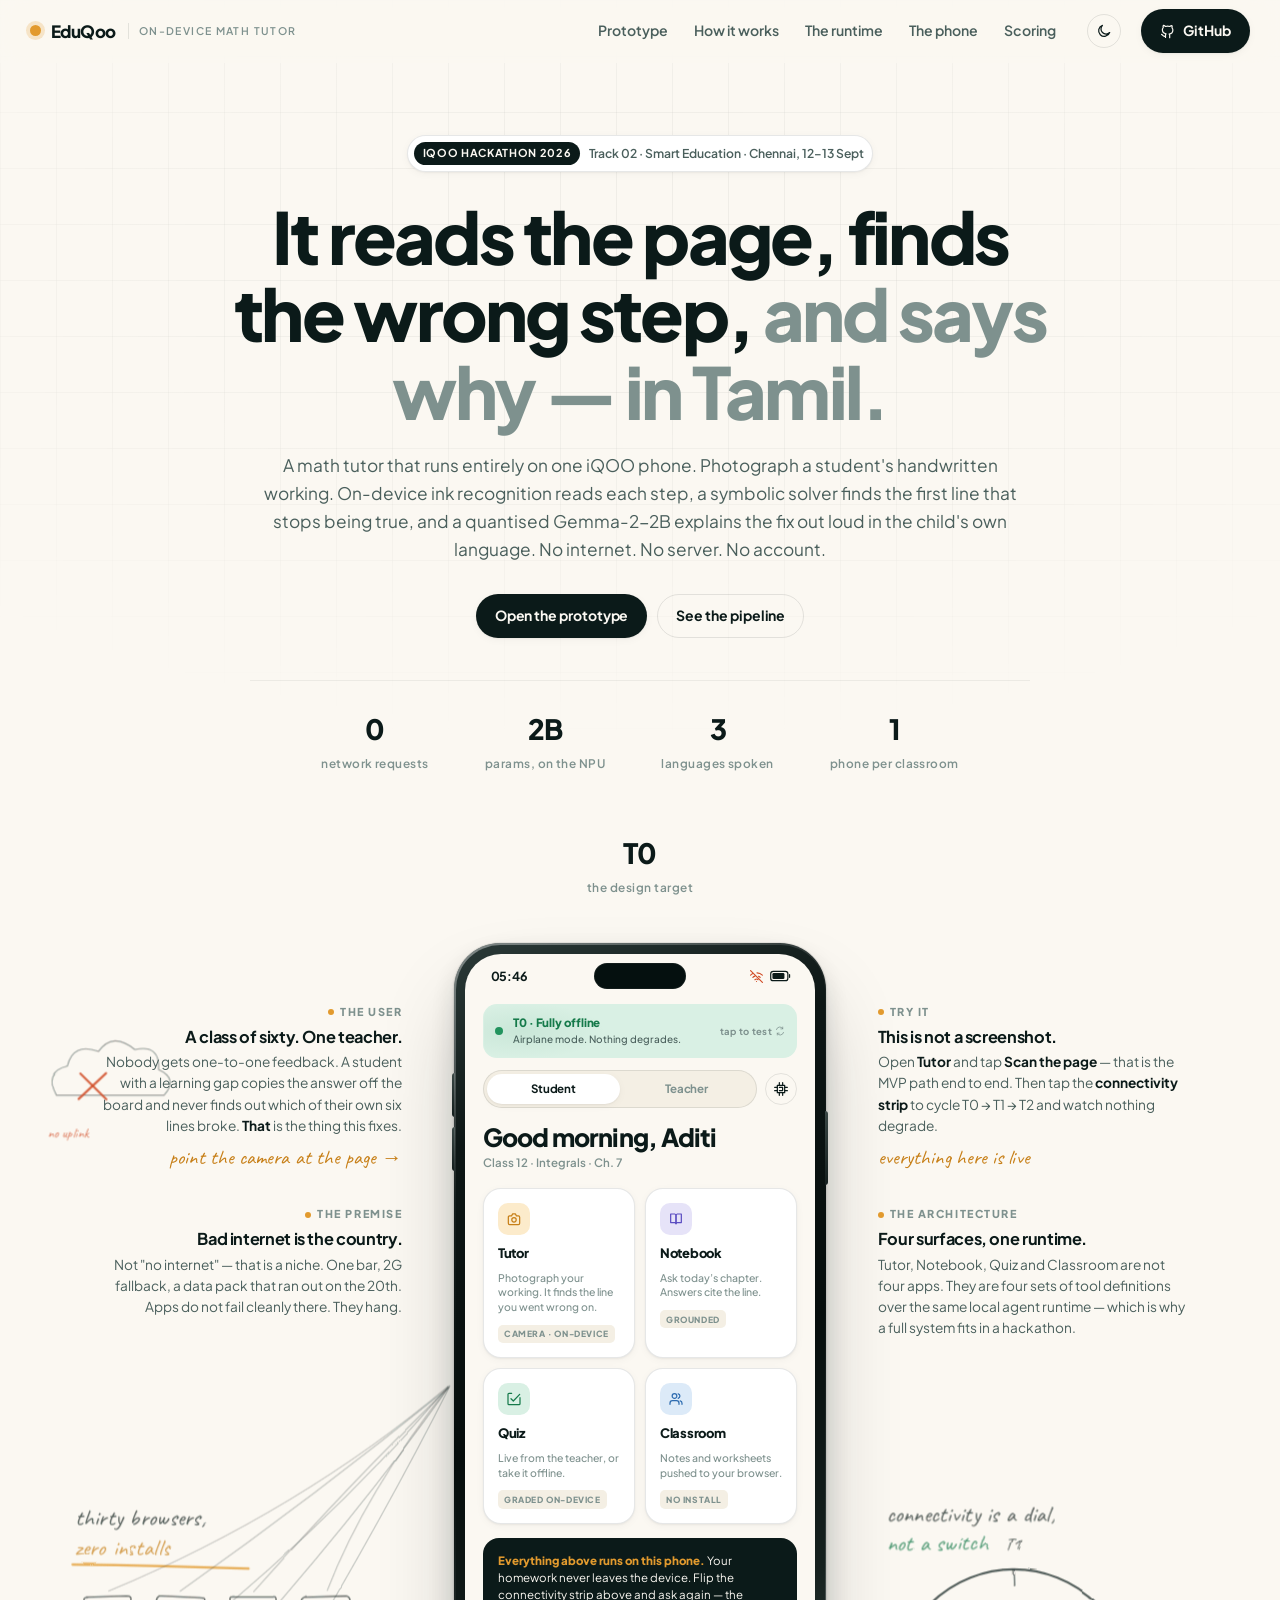
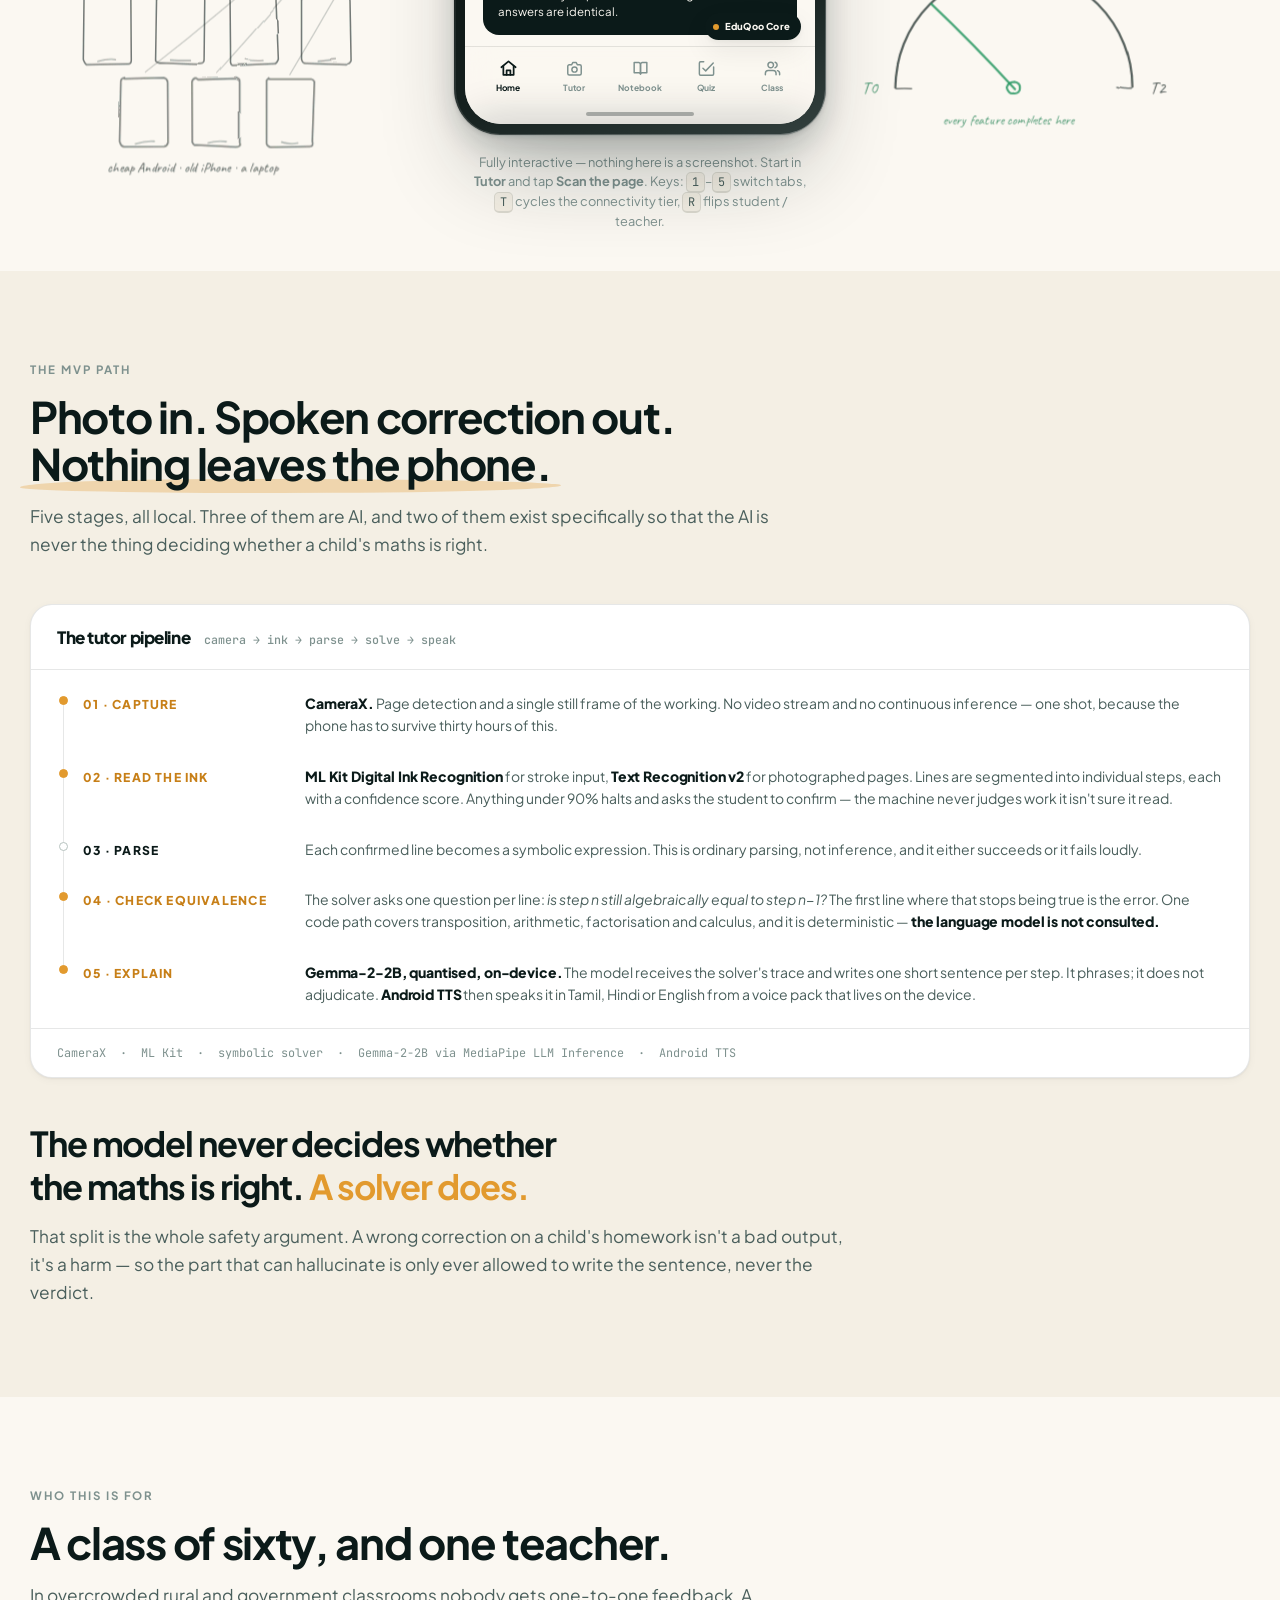
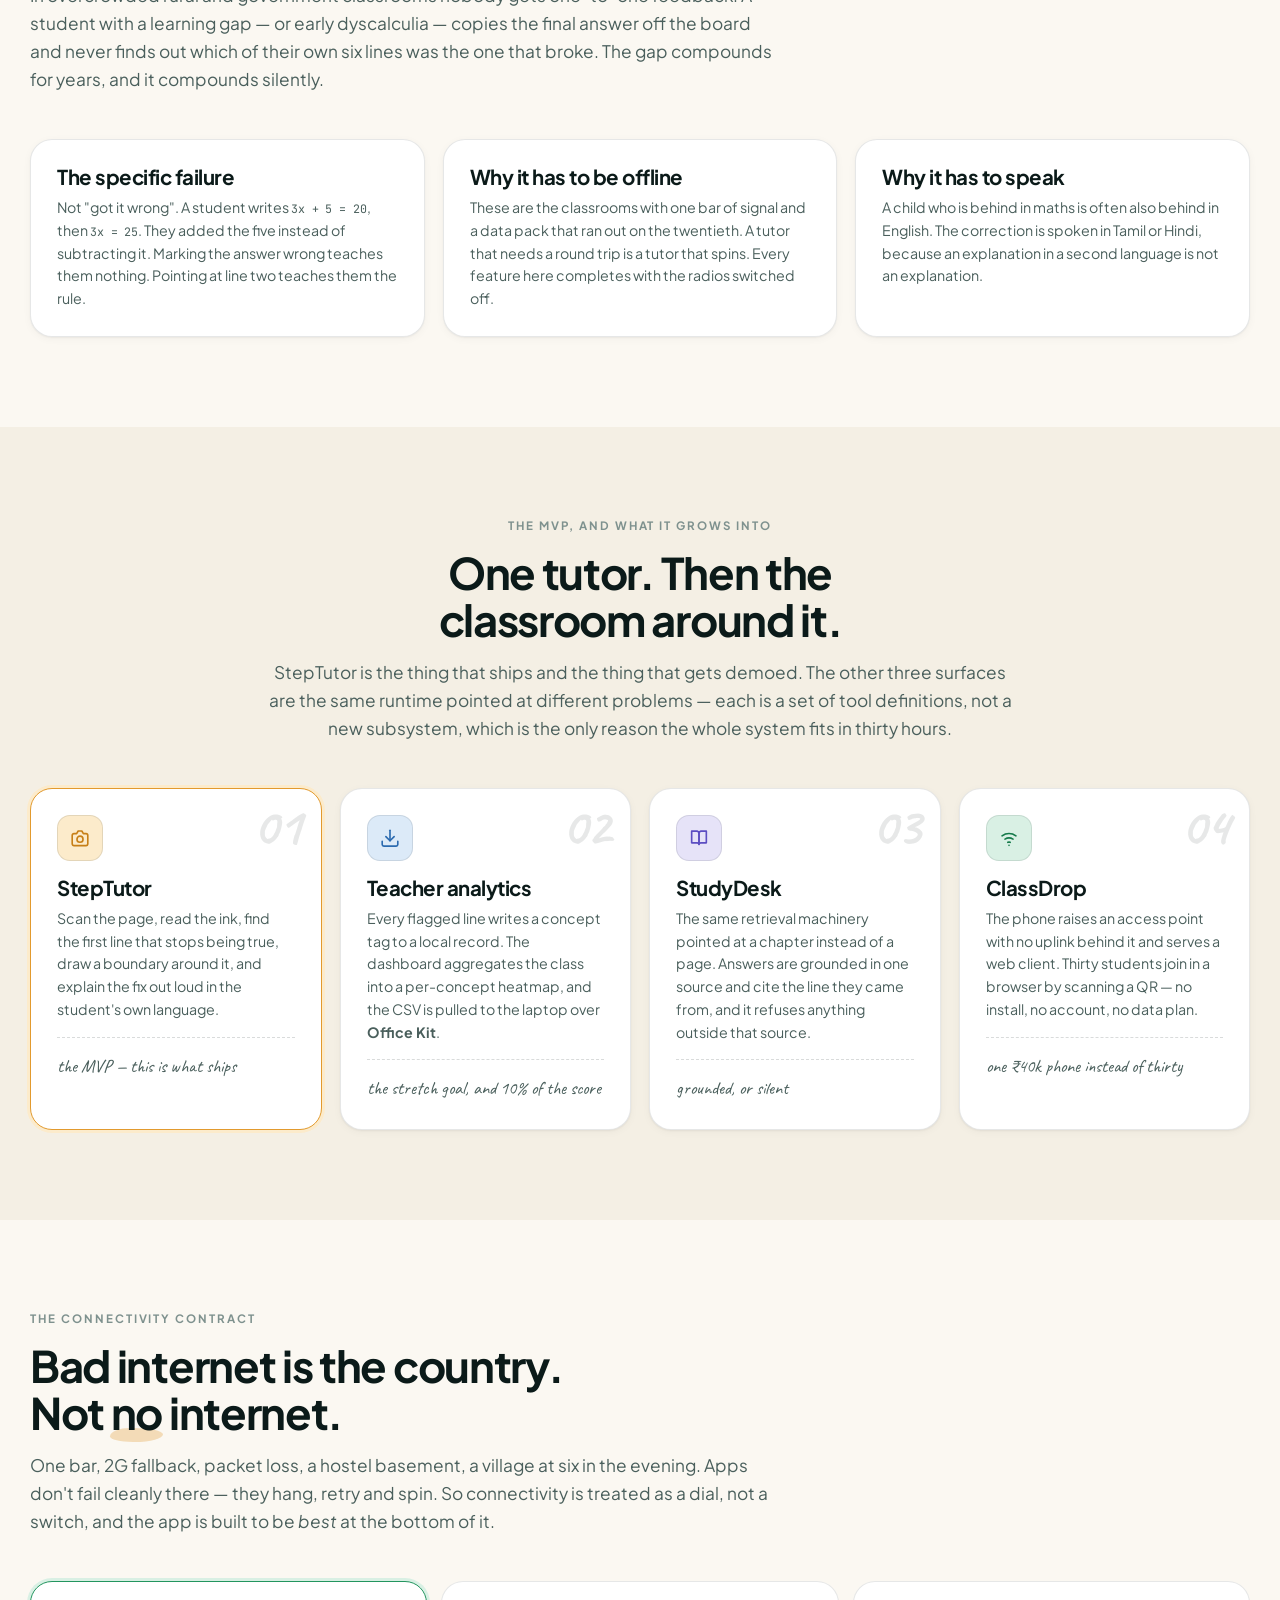
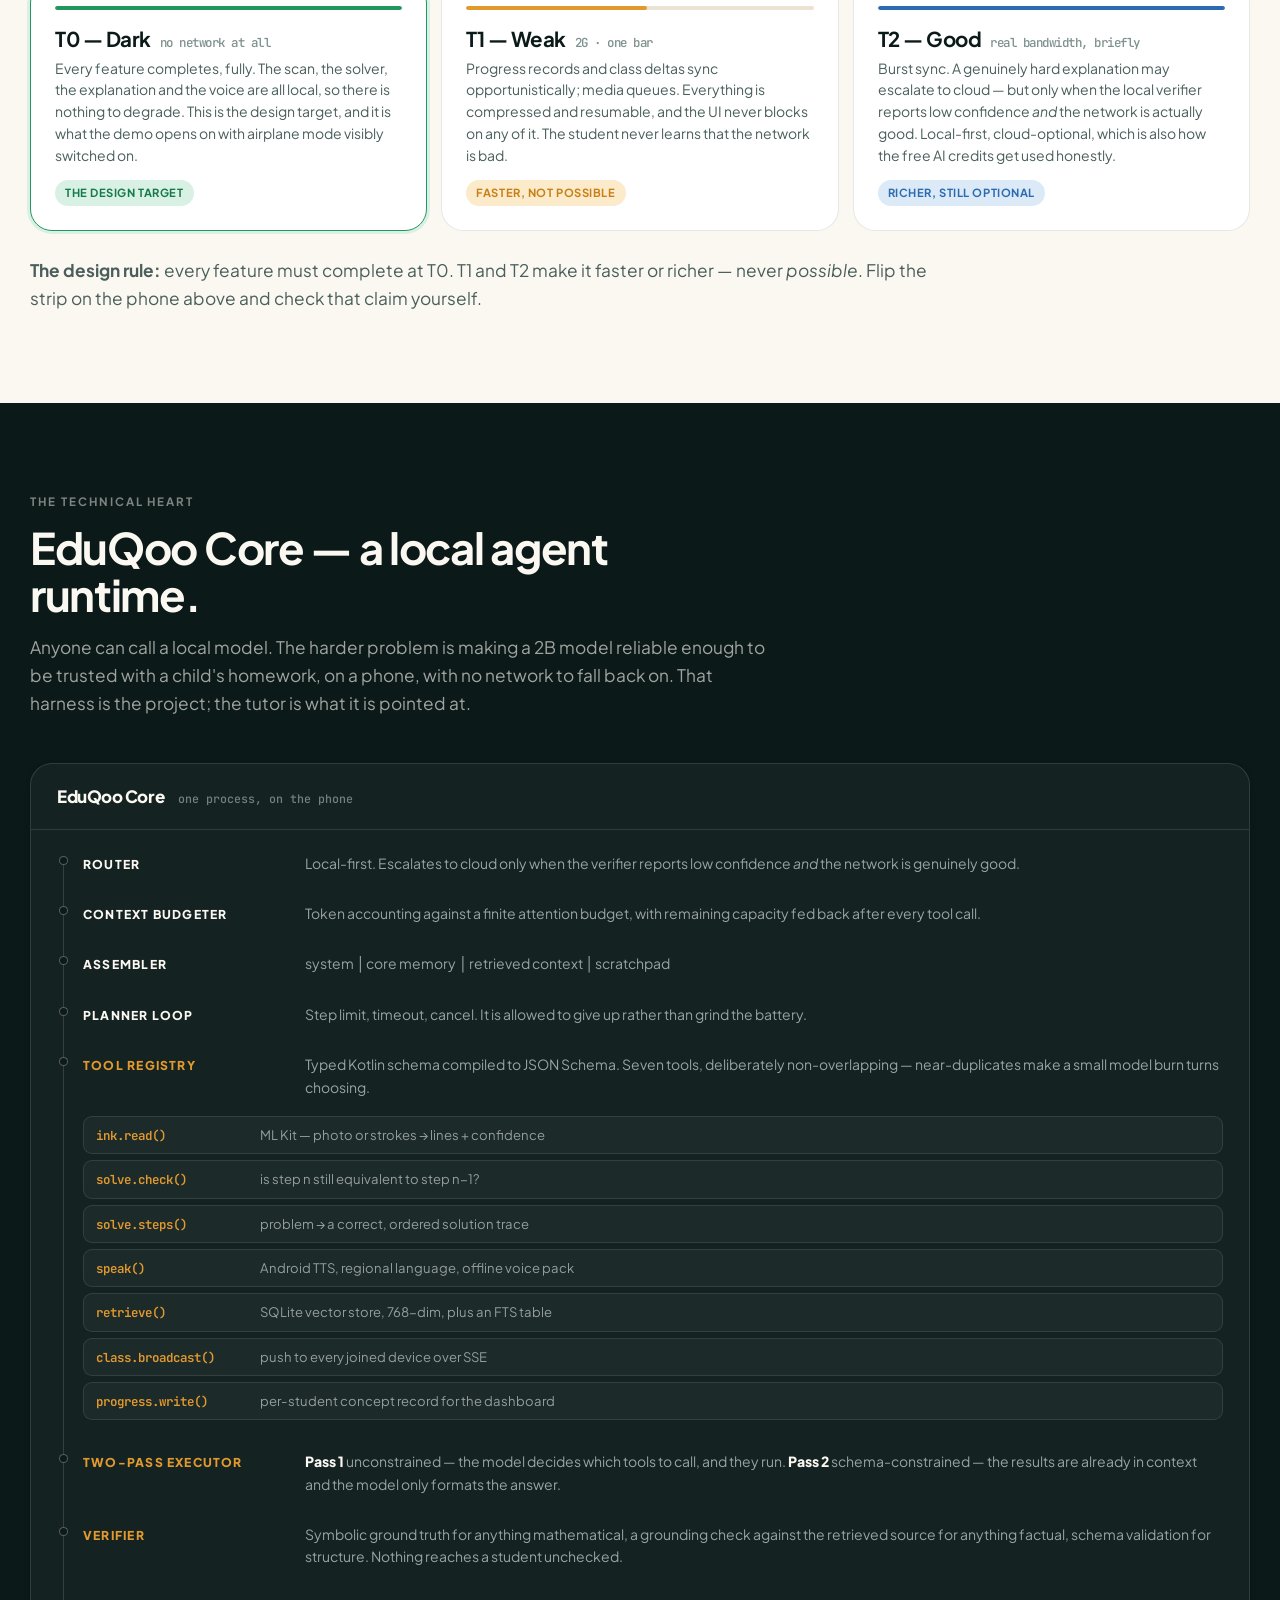
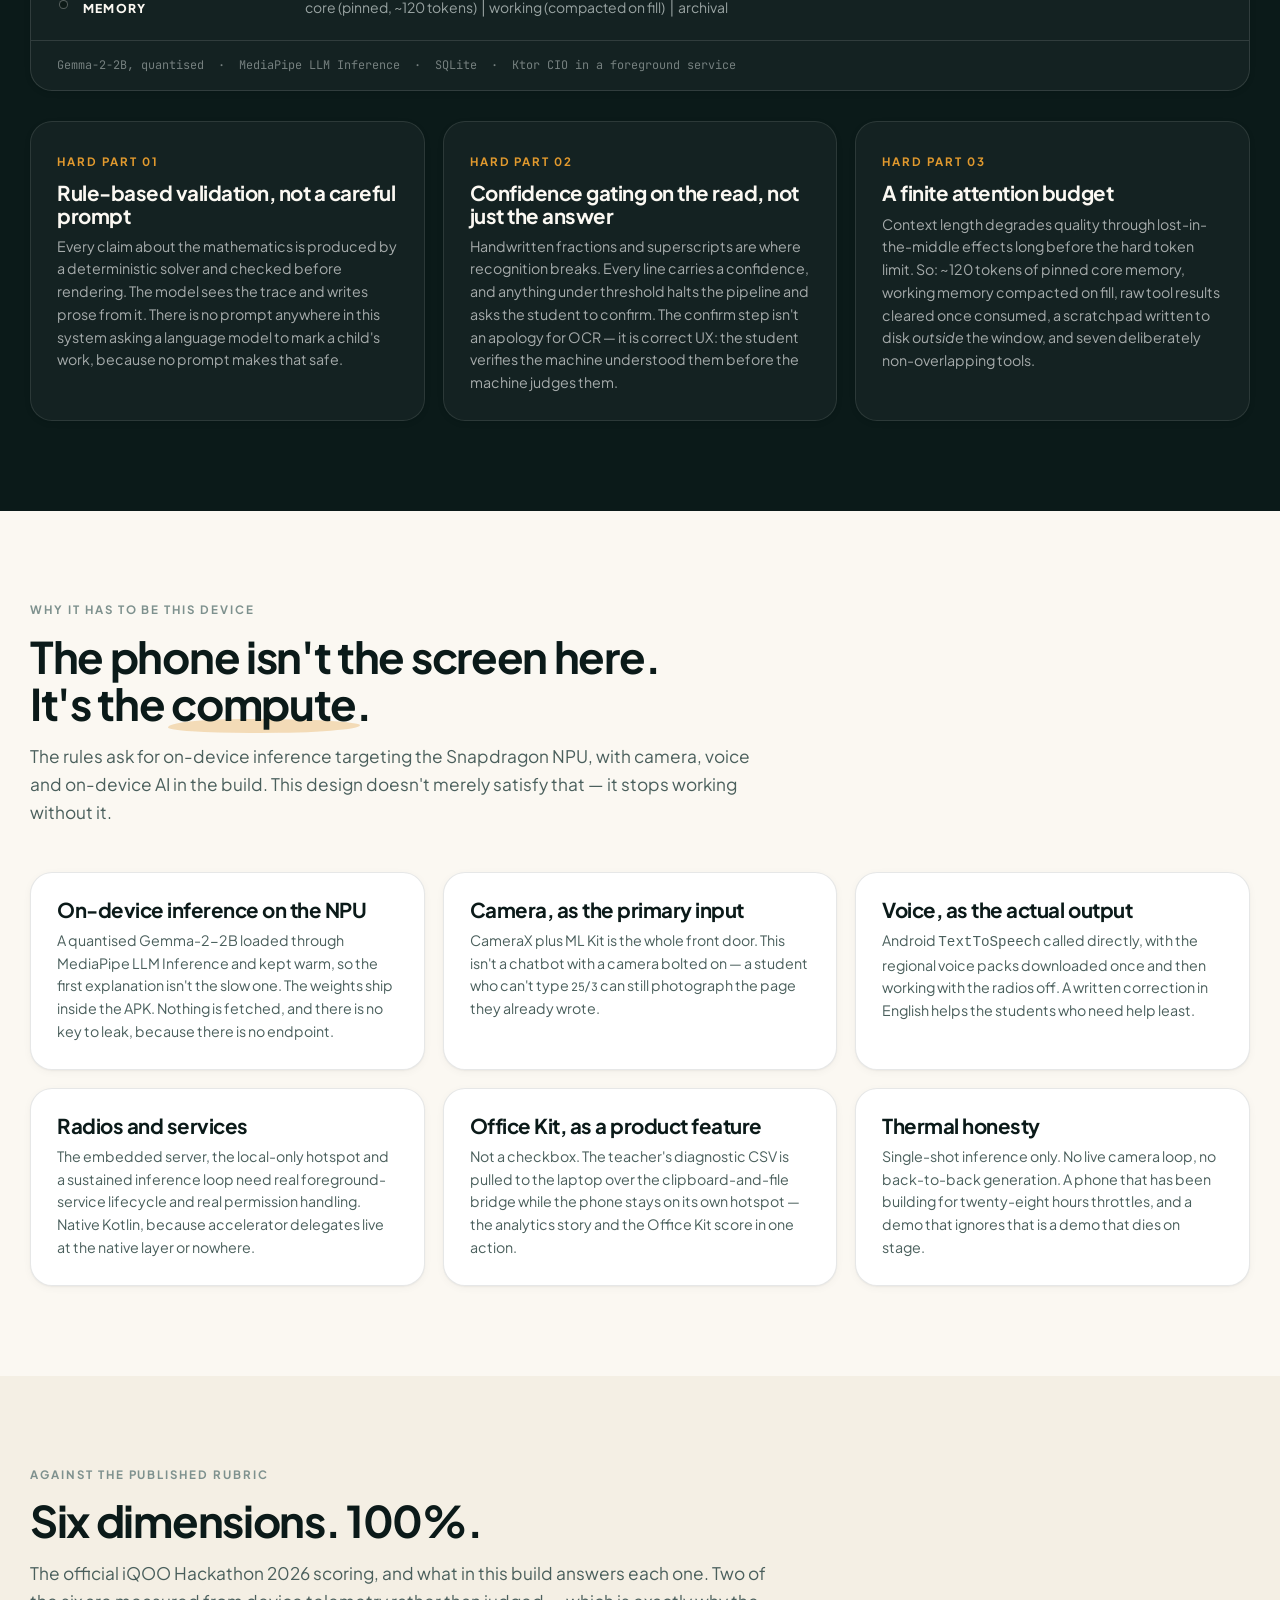
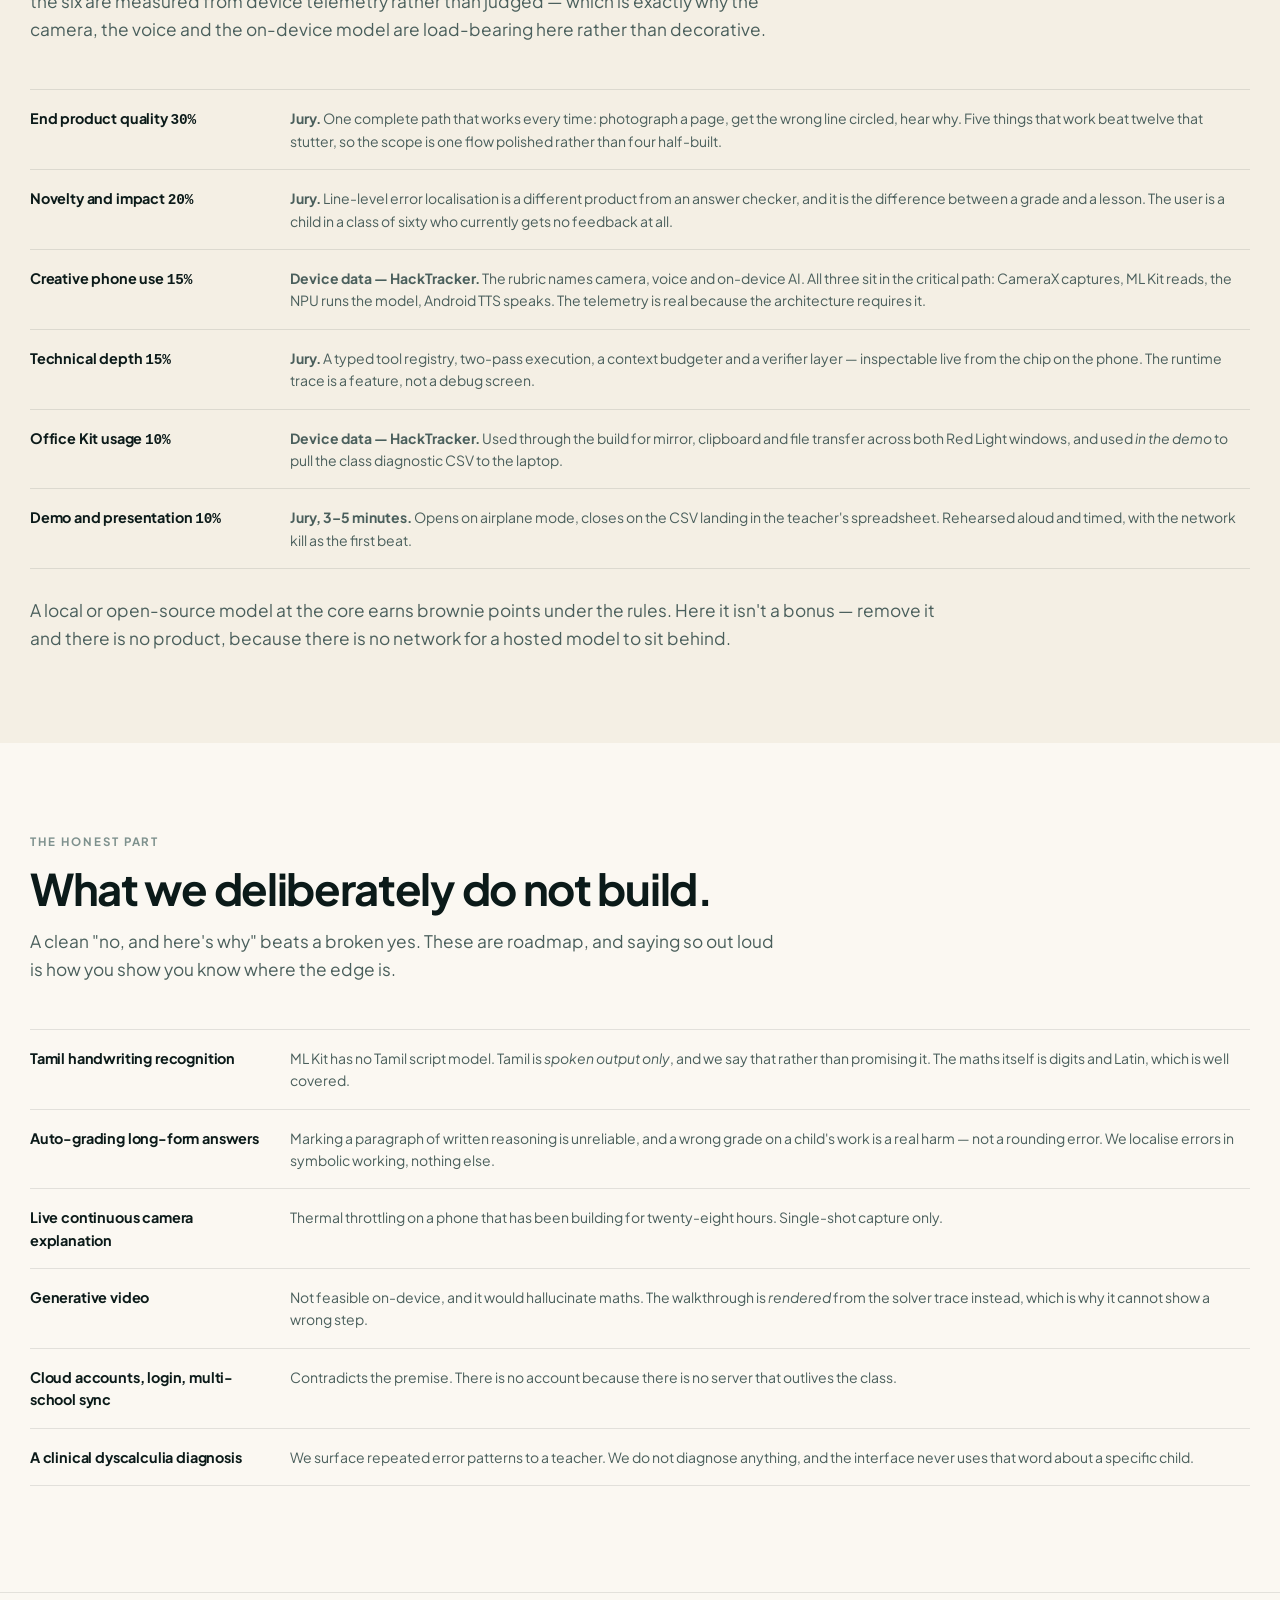
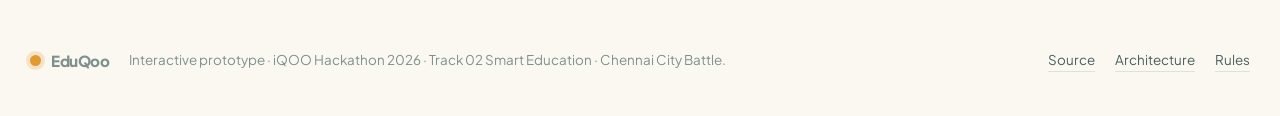
==== commit f30347b6: "Refocus on the camera-based math tutor; add architecture docs Reframes the whole project around the " ====
--- a/index.html
+++ b/index.html
@@ -3,13 +3,12 @@
 <head>
 <meta charset="utf-8">
 <meta name="viewport" content="width=device-width, initial-scale=1, viewport-fit=cover">
-<title>EduQoo — one phone, a whole classroom, zero internet</title>
-<meta name="description" content="EduQoo turns one iQOO phone into an entire school's AI infrastructure: a local agent runtime driving a tutor, a grounded notebook, a live quiz system and a classroom server that thirty students reach from any browser — with no installs, no data plan and no internet.">
-<meta name="theme-color" content="#FBF8F2" media="(prefers-color-scheme: light)">
-<meta name="theme-color" content="#0A1211" media="(prefers-color-scheme: dark)">
-
-<meta property="og:title" content="EduQoo — one phone. A whole classroom. Zero internet.">
-<meta property="og:description" content="A tappable prototype of a local agent runtime for the disconnected classroom. Built for the iQOO Hackathon, Track 02 · Smart Education.">
+<title>EduQoo — it reads the page and finds the step you got wrong</title>
+<meta name="description" content="An on-device math tutor for rural classrooms. Photograph a student's handwritten working; ML Kit reads each step, a symbolic solver finds the first line that stops being true, and a quantised Gemma-2-2B explains the fix out loud in Tamil or Hindi. No internet, no server, no account.">
+<meta name="theme-color" content="#FBF8F2">
+
+<meta property="og:title" content="EduQoo — it reads the page and finds the step you got wrong">
+<meta property="og:description" content="An interactive prototype of an on-device multilingual math tutor. Built for the iQOO Hackathon 2026, Track 02 · Smart Education.">
 <meta property="og:type" content="website">
 <meta property="og:url" content="https://harsh4-dev.github.io/iqoo/">
 
@@ -19,10 +18,10 @@
 <link rel="preconnect" href="https://fonts.gstatic.com" crossorigin>
 <link href="https://fonts.googleapis.com/css2?family=Plus+Jakarta+Sans:wght@400;500;600;700;800&family=Caveat:wght@500;600;700&family=JetBrains+Mono:wght@400;500;600&family=Newsreader:ital,opsz,wght@0,6..72,400;0,6..72,500;1,6..72,400&display=swap" rel="stylesheet">
 
-<link rel="stylesheet" href="assets/css/tokens.css?v=4">
-<link rel="stylesheet" href="assets/css/site.css?v=4">
-<link rel="stylesheet" href="assets/css/phone.css?v=4">
-<link rel="stylesheet" href="assets/css/doodle.css?v=4">
+<link rel="stylesheet" href="assets/css/tokens.css?v=14">
+<link rel="stylesheet" href="assets/css/site.css?v=14">
+<link rel="stylesheet" href="assets/css/phone.css?v=14">
+<link rel="stylesheet" href="assets/css/doodle.css?v=14">
 </head>
 <body>
 
@@ -37,15 +36,14 @@
 <!-- ============================ NAV ============================ -->
 <header class="nav">
   <div class="wrap nav__in">
-    <a class="brand" href="#top"><span class="brand__dot"></span>EduQoo<small>Local agent runtime</small></a>
+    <a class="brand" href="#top"><span class="brand__dot"></span>EduQoo<small>On-device math tutor</small></a>
     <span class="nav__spacer"></span>
     <nav class="nav__links">
       <a class="nav__link" href="#prototype">Prototype</a>
-      <a class="nav__link" href="#pillars">Pillars</a>
-      <a class="nav__link" href="#runtime">Runtime</a>
+      <a class="nav__link" href="#pipeline">How it works</a>
+      <a class="nav__link" href="#runtime">The runtime</a>
       <a class="nav__link" href="#hardware">The phone</a>
-      <a class="nav__link" href="#demo">Demo</a>
-      <a class="nav__link" href="deck/">Keynote</a>
+      <a class="nav__link" href="#scoring">Scoring</a>
     </nav>
     <button class="icon-btn" id="themeBtn" aria-label="Toggle blackboard mode" title="Notebook / blackboard"></button>
     <a class="btn btn--primary" href="https://github.com/Harsh4-Dev/iqoo" target="_blank" rel="noopener">
@@ -60,19 +58,19 @@
 <!-- ============================ HERO ============================ -->
 <section class="hero">
   <div class="wrap">
-    <span class="hero__badge"><b>iQOO Hackathon</b> Track 02 · Smart Education · Chennai City Battle</span>
-    <h1>One phone. A whole classroom.<br><em>Zero internet required.</em></h1>
-    <p class="lede">A tutor, a grounded notebook, a live quiz system and a classroom server — all running on the AI already inside one iQOO phone. Thirty students reach it from any browser, with no installs, no data plan and no account.</p>
+    <span class="hero__badge"><b>iQOO Hackathon 2026</b> Track 02 · Smart Education · Chennai, 12–13 Sept</span>
+    <h1>It reads the page, finds the wrong step, <em>and says why — in Tamil.</em></h1>
+    <p class="lede">A math tutor that runs entirely on one iQOO phone. Photograph a student's handwritten working. On-device ink recognition reads each step, a symbolic solver finds the first line that stops being true, and a quantised Gemma-2-2B explains the fix out loud in the child's own language. No internet. No server. No account.</p>
     <div class="hero__cta">
       <a class="btn btn--primary" href="#prototype">Open the prototype</a>
-      <a class="btn btn--ghost" href="#runtime">How EduQoo Core works</a>
+      <a class="btn btn--ghost" href="#pipeline">See the pipeline</a>
     </div>
     <div class="hero__stats">
-      <div class="stat"><b>1</b><span>capable device per room</span></div>
-      <div class="stat"><b>0</b><span>installs, accounts, data</span></div>
+      <div class="stat"><b>0</b><span>network requests</span></div>
+      <div class="stat"><b>2B</b><span>params, on the NPU</span></div>
+      <div class="stat"><b>3</b><span>languages spoken</span></div>
+      <div class="stat"><b>1</b><span>phone per classroom</span></div>
       <div class="stat"><b>T0</b><span>the design target</span></div>
-      <div class="stat"><b>2B</b><span>params, on-device</span></div>
-      <div class="stat"><b>7</b><span>tools in the registry</span></div>
     </div>
   </div>
 </section>
@@ -132,11 +130,79 @@
       </div>
 
       <p class="stage__caption">
-        Fully interactive — nothing here is a screenshot. Keys: <kbd>1</kbd>–<kbd>5</kbd> switch tabs, <kbd>T</kbd> cycles the connectivity tier, <kbd>R</kbd> flips student / teacher.
+        Fully interactive — nothing here is a screenshot. Start in <b>Tutor</b> and tap <b>Scan the page</b>.
+        Keys: <kbd>1</kbd>–<kbd>5</kbd> switch tabs, <kbd>T</kbd> cycles the connectivity tier, <kbd>R</kbd> flips student / teacher.
       </p>
     </div>
 
     <aside class="rail rail--right"></aside>
+  </div>
+</section>
+
+<!-- ============================ PIPELINE ============================ -->
+<section class="section section--alt" id="pipeline">
+  <div class="wrap">
+    <div class="section__head reveal">
+      <span class="eyebrow">The MVP path</span>
+      <h2>Photo in. Spoken correction out.<br><span class="mark">Nothing leaves the phone.</span></h2>
+      <p class="lede">Five stages, all local. Three of them are AI, and two of them exist specifically so that the AI is never the thing deciding whether a child's maths is right.</p>
+    </div>
+
+    <div class="rt reveal">
+      <div class="rt__title">The tutor pipeline <span>camera → ink → parse → solve → speak</span></div>
+      <ol class="rt__stack">
+        <li class="rt__row rt__row--key">
+          <b>01 · Capture</b>
+          <p><b>CameraX.</b> Page detection and a single still frame of the working. No video stream and no continuous inference — one shot, because the phone has to survive thirty hours of this.</p>
+        </li>
+        <li class="rt__row rt__row--key">
+          <b>02 · Read the ink</b>
+          <p><b>ML Kit Digital Ink Recognition</b> for stroke input, <b>Text Recognition v2</b> for photographed pages. Lines are segmented into individual steps, each with a confidence score. Anything under 90% halts and asks the student to confirm — the machine never judges work it isn't sure it read.</p>
+        </li>
+        <li class="rt__row">
+          <b>03 · Parse</b>
+          <p>Each confirmed line becomes a symbolic expression. This is ordinary parsing, not inference, and it either succeeds or it fails loudly.</p>
+        </li>
+        <li class="rt__row rt__row--key">
+          <b>04 · Check equivalence</b>
+          <p>The solver asks one question per line: <em>is step n still algebraically equal to step n−1?</em> The first line where that stops being true is the error. One code path covers transposition, arithmetic, factorisation and calculus, and it is deterministic — <b>the language model is not consulted.</b></p>
+        </li>
+        <li class="rt__row rt__row--key">
+          <b>05 · Explain</b>
+          <p><b>Gemma-2-2B, quantised, on-device.</b> The model receives the solver's trace and writes one short sentence per step. It phrases; it does not adjudicate. <b>Android TTS</b> then speaks it in Tamil, Hindi or English from a voice pack that lives on the device.</p>
+        </li>
+      </ol>
+      <div class="rt__foot">CameraX &nbsp;·&nbsp; ML Kit &nbsp;·&nbsp; symbolic solver &nbsp;·&nbsp; Gemma-2-2B via MediaPipe LLM Inference &nbsp;·&nbsp; Android TTS</div>
+    </div>
+
+    <p class="pullquote reveal" style="margin-top:44px">The model never decides whether the maths is right. <em>A solver does.</em></p>
+    <p class="lede reveal" style="margin-top:16px;max-width:64ch">That split is the whole safety argument. A wrong correction on a child's homework isn't a bad output, it's a harm — so the part that can hallucinate is only ever allowed to write the sentence, never the verdict.</p>
+  </div>
+</section>
+
+<!-- ============================ THE PROBLEM ============================ -->
+<section class="section" id="problem">
+  <div class="wrap">
+    <div class="section__head reveal">
+      <span class="eyebrow">Who this is for</span>
+      <h2>A class of sixty, and one teacher.</h2>
+      <p class="lede">In overcrowded rural and government classrooms nobody gets one-to-one feedback. A student with a learning gap — or early dyscalculia — copies the final answer off the board and never finds out which of their own six lines was the one that broke. The gap compounds for years, and it compounds silently.</p>
+    </div>
+
+    <div class="grid grid--3 reveal">
+      <article class="card">
+        <h3>The specific failure</h3>
+        <p>Not "got it wrong". A student writes <span class="mono">3x + 5 = 20</span>, then <span class="mono">3x = 25</span>. They added the five instead of subtracting it. Marking the answer wrong teaches them nothing. Pointing at line two teaches them the rule.</p>
+      </article>
+      <article class="card">
+        <h3>Why it has to be offline</h3>
+        <p>These are the classrooms with one bar of signal and a data pack that ran out on the twentieth. A tutor that needs a round trip is a tutor that spins. Every feature here completes with the radios switched off.</p>
+      </article>
+      <article class="card">
+        <h3>Why it has to speak</h3>
+        <p>A child who is behind in maths is often also behind in English. The correction is spoken in Tamil or Hindi, because an explanation in a second language is not an explanation.</p>
+      </article>
+    </div>
   </div>
 </section>
 
@@ -144,42 +210,42 @@
 <section class="section section--alt" id="pillars">
   <div class="wrap">
     <div class="section__head section__head--center reveal">
-      <span class="eyebrow">Four surfaces, one runtime</span>
-      <h2>Not four apps. Four sets of<br>tool definitions.</h2>
-      <p class="lede">Every feature is a tool plus a prompt spec, never a new subsystem. That is the only reason a full education system is credible in thirty hours — and it is the argument that turns ambition from a red flag into a design claim.</p>
+      <span class="eyebrow">The MVP, and what it grows into</span>
+      <h2>One tutor. Then the<br>classroom around it.</h2>
+      <p class="lede">StepTutor is the thing that ships and the thing that gets demoed. The other three surfaces are the same runtime pointed at different problems — each is a set of tool definitions, not a new subsystem, which is the only reason the whole system fits in thirty hours.</p>
     </div>
 
     <div class="grid grid--4">
-      <article class="card pillar reveal">
+      <article class="card pillar reveal" style="border-color:var(--amber);box-shadow:0 0 0 3px var(--amber-soft)">
         <span class="pillar__no">01</span>
-        <span class="pillar__ico tint-blue"><svg viewBox="0 0 24 24" fill="none" stroke="currentColor" stroke-width="1.8" stroke-linecap="round" stroke-linejoin="round"><path d="M4.4 9.6a13 13 0 0 1 15.2 0"/><path d="M7.6 13.2a8.4 8.4 0 0 1 8.8 0"/><path d="M10.7 16.7a3.6 3.6 0 0 1 2.6 0"/><path d="M12 20h.01"/></svg></span>
-        <h3>ClassDrop</h3>
-        <p>The teacher's phone raises an access point with no uplink behind it and serves a web client. Students scan a QR and land in the class in their browser. Notes, PDFs, worksheets, quizzes and audio push in real time, with delivery receipts.</p>
-        <div class="pillar__meta">AirDrop for a room where nobody has AirDrop</div>
+        <span class="pillar__ico tint-amber"><svg viewBox="0 0 24 24" fill="none" stroke="currentColor" stroke-width="1.8" stroke-linecap="round" stroke-linejoin="round"><path d="M20.5 18.4a1.9 1.9 0 0 1-1.9 1.9H5.4a1.9 1.9 0 0 1-1.9-1.9V9.2a1.9 1.9 0 0 1 1.9-1.9h2.9L10 4.4h4l1.7 2.9h2.9a1.9 1.9 0 0 1 1.9 1.9z"/><path d="M12 16.6a3.3 3.3 0 1 0 0-6.6 3.3 3.3 0 0 0 0 6.6"/></svg></span>
+        <h3>StepTutor</h3>
+        <p>Scan the page, read the ink, find the first line that stops being true, draw a boundary around it, and explain the fix out loud in the student's own language.</p>
+        <div class="pillar__meta">the MVP — this is what ships</div>
       </article>
 
       <article class="card pillar reveal">
         <span class="pillar__no">02</span>
+        <span class="pillar__ico tint-blue"><svg viewBox="0 0 24 24" fill="none" stroke="currentColor" stroke-width="1.8" stroke-linecap="round" stroke-linejoin="round"><path d="M20.5 15.5v3.6a1.8 1.8 0 0 1-1.8 1.8H5.3a1.8 1.8 0 0 1-1.8-1.8v-3.6"/><path d="M7.5 10.5 12 15l4.5-4.5"/><path d="M12 15V3.5"/></svg></span>
+        <h3>Teacher analytics</h3>
+        <p>Every flagged line writes a concept tag to a local record. The dashboard aggregates the class into a per-concept heatmap, and the CSV is pulled to the laptop over <b>Office Kit</b>.</p>
+        <div class="pillar__meta">the stretch goal, and 10% of the score</div>
+      </article>
+
+      <article class="card pillar reveal">
+        <span class="pillar__no">03</span>
         <span class="pillar__ico tint-violet"><svg viewBox="0 0 24 24" fill="none" stroke="currentColor" stroke-width="1.8" stroke-linecap="round" stroke-linejoin="round"><path d="M4 4.5h6a2.6 2.6 0 0 1 2 2.5v12a2 2 0 0 0-2-1.7H4z"/><path d="M20 4.5h-6a2.6 2.6 0 0 0-2 2.5v12a2 2 0 0 1 2-1.7h6z"/></svg></span>
         <h3>StudyDesk</h3>
-        <p>Import a chapter and it becomes a queryable study companion whose answers are grounded strictly in that source, with the line cited. Ask something outside it and the answer is <em>"that isn't in your material."</em></p>
-        <div class="pillar__meta">NotebookLM, minus the notebook leaving the phone</div>
-      </article>
-
-      <article class="card pillar reveal">
-        <span class="pillar__no">03</span>
-        <span class="pillar__ico tint-green"><svg viewBox="0 0 24 24" fill="none" stroke="currentColor" stroke-width="1.8" stroke-linecap="round" stroke-linejoin="round"><path d="M8.5 3.5h-4a1.5 1.5 0 0 0-1.5 1.5v14a1.5 1.5 0 0 0 1.5 1.5h15a1.5 1.5 0 0 0 1.5-1.5V10"/><path d="M7.5 11.6 11 15l9.5-10"/></svg></span>
-        <h3>ClassTest</h3>
-        <p>Questions auto-generate from any indexed source under a hard schema, get verified — grounding first, then Symja for anything numeric — and land on every joined browser at once. Grading is local, so the heatmap builds instantly at T0.</p>
-        <div class="pillar__meta">A wrong answer key is worse than no quiz</div>
+        <p>The same retrieval machinery pointed at a chapter instead of a page. Answers are grounded in one source and cite the line they came from, and it refuses anything outside that source.</p>
+        <div class="pillar__meta">grounded, or silent</div>
       </article>
 
       <article class="card pillar reveal">
         <span class="pillar__no">04</span>
-        <span class="pillar__ico tint-amber"><svg viewBox="0 0 24 24" fill="none" stroke="currentColor" stroke-width="1.8" stroke-linecap="round" stroke-linejoin="round"><path d="M20.5 12.2c0 4-3.8 7.2-8.5 7.2a10 10 0 0 1-2.6-.34L4 21l1.3-3.7A6.8 6.8 0 0 1 3.5 12.2C3.5 8.2 7.3 5 12 5s8.5 3.2 8.5 7.2Z"/></svg></span>
-        <h3>StepTutor</h3>
-        <p>It checks whether each line of your working is equivalent to the one above it and flags the first line where that stops being true. Then it plays an animated walkthrough, narrated in Tamil or Hindi, rendered frame-by-frame from the CAS trace.</p>
-        <div class="pillar__meta">It tells you which line, then shows you</div>
+        <span class="pillar__ico tint-green"><svg viewBox="0 0 24 24" fill="none" stroke="currentColor" stroke-width="1.8" stroke-linecap="round" stroke-linejoin="round"><path d="M4.4 9.6a13 13 0 0 1 15.2 0"/><path d="M7.6 13.2a8.4 8.4 0 0 1 8.8 0"/><path d="M10.7 16.7a3.6 3.6 0 0 1 2.6 0"/><path d="M12 20h.01"/></svg></span>
+        <h3>ClassDrop</h3>
+        <p>The phone raises an access point with no uplink behind it and serves a web client. Thirty students join in a browser by scanning a QR — no install, no account, no data plan.</p>
+        <div class="pillar__meta">one ₹40k phone instead of thirty</div>
       </article>
     </div>
   </div>
@@ -189,28 +255,28 @@
 <section class="section" id="tiers">
   <div class="wrap">
     <div class="section__head reveal">
-      <span class="eyebrow">The premise</span>
+      <span class="eyebrow">The connectivity contract</span>
       <h2>Bad internet is the country.<br>Not <span class="mark">no</span> internet.</h2>
-      <p class="lede">One bar, 2G fallback, packet loss, a data pack that ran out on the 20th, a hostel basement, a village at six in the evening. Apps do not fail cleanly there — they hang, retry and spin, and the student watches a loader. So connectivity is treated as a dial, not a switch, and the app is built to be <em>best</em> at the bottom of it.</p>
+      <p class="lede">One bar, 2G fallback, packet loss, a hostel basement, a village at six in the evening. Apps don't fail cleanly there — they hang, retry and spin. So connectivity is treated as a dial, not a switch, and the app is built to be <em>best</em> at the bottom of it.</p>
     </div>
 
     <div class="tiers reveal">
       <div class="tier tier--hero">
         <div class="tier__bar"><i style="width:100%"></i></div>
         <h3>T0 — Dark <span>no network at all</span></h3>
-        <p>Every feature completes, fully. Nothing degrades, nothing queues, nothing spins. This is the design target, not the fallback — and it is what the demo opens on, with airplane mode visibly switched on.</p>
+        <p>Every feature completes, fully. The scan, the solver, the explanation and the voice are all local, so there is nothing to degrade. This is the design target, and it is what the demo opens on with airplane mode visibly switched on.</p>
         <span class="tier__tag tint-green">the design target</span>
       </div>
       <div class="tier">
         <div class="tier__bar"><i style="width:52%;background:var(--amber)"></i></div>
         <h3>T1 — Weak <span>2G · one bar</span></h3>
-        <p>Text and deltas sync opportunistically; media queues. Everything is compressed and resumable, and the UI never blocks on any of it. The student never learns that the network is bad.</p>
+        <p>Progress records and class deltas sync opportunistically; media queues. Everything is compressed and resumable, and the UI never blocks on any of it. The student never learns that the network is bad.</p>
         <span class="tier__tag tint-amber">faster, not possible</span>
       </div>
       <div class="tier">
         <div class="tier__bar"><i style="width:100%;background:var(--blue)"></i></div>
         <h3>T2 — Good <span>real bandwidth, briefly</span></h3>
-        <p>Burst sync. Genuinely hard questions may escalate to cloud — but only when the local verifier reports low confidence <em>and</em> the network is actually good. Local-first, cloud-optional, which is also how the sponsor's AI credits get used honestly.</p>
+        <p>Burst sync. A genuinely hard explanation may escalate to cloud — but only when the local verifier reports low confidence <em>and</em> the network is actually good. Local-first, cloud-optional, which is also how the free AI credits get used honestly.</p>
         <span class="tier__tag tint-blue">richer, still optional</span>
       </div>
     </div>
@@ -225,71 +291,68 @@
     <div class="section__head reveal">
       <span class="eyebrow">The technical heart</span>
       <h2>EduQoo Core — a local agent runtime.</h2>
-      <p class="lede">Everyone at a hackathon can call a local model. Almost nobody builds the harness that makes a 2B model reliable enough to be trusted with a child's homework. That harness is the project; the education system is what it is pointed at.</p>
+      <p class="lede">Anyone can call a local model. The harder problem is making a 2B model reliable enough to be trusted with a child's homework, on a phone, with no network to fall back on. That harness is the project; the tutor is what it is pointed at.</p>
     </div>
 
     <div class="rt reveal">
-      <div class="rt__title">EduQoo&nbsp;Core <span>local agent runtime · one process, on the phone</span></div>
+      <div class="rt__title">EduQoo&nbsp;Core <span>one process, on the phone</span></div>
 
       <ol class="rt__stack">
         <li class="rt__row"><b>Router</b><p>Local-first. Escalates to cloud only when the verifier reports low confidence <em>and</em> the network is genuinely good.</p></li>
         <li class="rt__row"><b>Context budgeter</b><p>Token accounting against a finite attention budget, with remaining capacity fed back after every tool call.</p></li>
-        <li class="rt__row"><b>Assembler</b><p>system │ core memory │ retrieved chunks │ scratchpad</p></li>
-        <li class="rt__row"><b>Planner loop</b><p>Step limit, timeout, cancel. It is allowed to give up.</p></li>
+        <li class="rt__row"><b>Assembler</b><p>system │ core memory │ retrieved context │ scratchpad</p></li>
+        <li class="rt__row"><b>Planner loop</b><p>Step limit, timeout, cancel. It is allowed to give up rather than grind the battery.</p></li>
 
         <li class="rt__row rt__row--key">
           <b>Tool registry</b>
           <p>Typed Kotlin schema compiled to JSON Schema. Seven tools, deliberately non-overlapping — near-duplicates make a small model burn turns choosing.</p>
           <ul class="rt__tools">
-            <li class="rt__tool"><code>cas.check()</code><span>Symja — is line N+1 equivalent to line N?</span></li>
+            <li class="rt__tool"><code>ink.read()</code><span>ML Kit — photo or strokes → lines + confidence</span></li>
+            <li class="rt__tool"><code>solve.check()</code><span>is step n still equivalent to step n−1?</span></li>
+            <li class="rt__tool"><code>solve.steps()</code><span>problem → a correct, ordered solution trace</span></li>
+            <li class="rt__tool"><code>speak()</code><span>Android TTS, regional language, offline voice pack</span></li>
             <li class="rt__tool"><code>retrieve()</code><span>SQLite vector store, 768-dim, plus an FTS table</span></li>
-            <li class="rt__tool"><code>ocr()</code><span>ML Kit — Latin and Devanagari only</span></li>
-            <li class="rt__tool"><code>speak()</code><span>Android TTS, regional language, offline voice pack</span></li>
-            <li class="rt__tool"><code>quiz.generate()</code><span>schema-constrained at the decoder</span></li>
             <li class="rt__tool"><code>class.broadcast()</code><span>push to every joined device over SSE</span></li>
-            <li class="rt__tool"><code>progress.write()</code><span>per-student long-term memory</span></li>
+            <li class="rt__tool"><code>progress.write()</code><span>per-student concept record for the dashboard</span></li>
           </ul>
         </li>
 
         <li class="rt__row rt__row--key">
           <b>Two-pass executor</b>
           <p><b>Pass 1</b> unconstrained — the model decides which tools to call, and they run.
-             <b>Pass 2</b> fully schema-constrained — the results are in context and the model only formats the answer.</p>
+             <b>Pass 2</b> schema-constrained — the results are already in context and the model only formats the answer.</p>
         </li>
 
         <li class="rt__row rt__row--key">
           <b>Verifier</b>
-          <p>CAS ground truth for anything mathematical, a grounding check against the retrieved chunk for anything factual, schema validation for structure. Nothing reaches a student unchecked.</p>
+          <p>Symbolic ground truth for anything mathematical, a grounding check against the retrieved source for anything factual, schema validation for structure. Nothing reaches a student unchecked.</p>
         </li>
 
         <li class="rt__row"><b>Memory</b><p>core (pinned, ~120 tokens) │ working (compacted on fill) │ archival</p></li>
       </ol>
 
-      <div class="rt__foot">Gemma 4 E2B via LiteRT-LM &nbsp;·&nbsp; Symja CAS &nbsp;·&nbsp; SQLite &nbsp;·&nbsp; Ktor CIO in a foreground service</div>
+      <div class="rt__foot">Gemma-2-2B, quantised &nbsp;·&nbsp; MediaPipe LLM Inference &nbsp;·&nbsp; SQLite &nbsp;·&nbsp; Ktor CIO in a foreground service</div>
     </div>
 
     <div class="grid grid--3" style="margin-top:30px">
       <article class="card reveal" style="background:rgba(255,255,255,.04);border-color:rgba(255,255,255,.10)">
         <span class="eyebrow" style="color:var(--amber)">Hard part 01</span>
-        <h3 style="margin-top:10px">Constrained decoding is the foundation</h3>
-        <p style="color:rgba(255,255,255,.62)">LiteRT-LM enforces the JSON schema at the decoding level — the engine guarantees compliance instead of you parsing free text and hoping. On Gemma 4 edge builds that lifted a 24-way classification task by +0.35 and JSON generation by +0.90, for roughly 0.06s of latency. It buys about a model generation of reliability for free, which is why 2B is enough here.</p>
+        <h3 style="margin-top:10px">Rule-based validation, not a careful prompt</h3>
+        <p style="color:rgba(255,255,255,.62)">Every claim about the mathematics is produced by a deterministic solver and checked before rendering. The model sees the trace and writes prose from it. There is no prompt anywhere in this system asking a language model to mark a child's work, because no prompt makes that safe.</p>
       </article>
 
       <article class="card reveal" style="background:rgba(255,255,255,.04);border-color:rgba(255,255,255,.10)">
         <span class="eyebrow" style="color:var(--amber)">Hard part 02</span>
-        <h3 style="margin-top:10px">Tool Suppression, and the fix</h3>
-        <p style="color:rgba(255,255,255,.62)">Enable schema constraints and tool calling in the same pass and open-weight models quietly stop invoking tools — the grammar mask makes tool-call tokens unreachable while the output stays schema-valid. EduQoo Core uses transparent two-pass execution: pass 1 decides and runs tools, pass 2 formats under the schema. Open the runtime chip on the phone and you can watch both passes.</p>
+        <h3 style="margin-top:10px">Confidence gating on the read, not just the answer</h3>
+        <p style="color:rgba(255,255,255,.62)">Handwritten fractions and superscripts are where recognition breaks. Every line carries a confidence, and anything under threshold halts the pipeline and asks the student to confirm. The confirm step isn't an apology for OCR — it is correct UX: the student verifies the machine understood them before the machine judges them.</p>
       </article>
 
       <article class="card reveal" style="background:rgba(255,255,255,.04);border-color:rgba(255,255,255,.10)">
         <span class="eyebrow" style="color:var(--amber)">Hard part 03</span>
         <h3 style="margin-top:10px">A finite attention budget</h3>
-        <p style="color:rgba(255,255,255,.62)">Context length degrades quality through lost-in-the-middle effects long before the hard token limit. So: ~120 tokens of pinned core memory, working memory compacted on fill, raw tool results cleared once consumed, a scratchpad written to disk <em>outside</em> the window, top-k retrieval from today's chapter only, and seven deliberately non-overlapping tools.</p>
-      </article>
-    </div>
-
-    <p class="pullquote reveal" style="margin-top:44px">The language model never decides whether the maths is right. <em>A computer algebra system does.</em></p>
-    <p class="lede reveal" style="margin-top:16px;max-width:62ch">The model only phrases the explanation. We will not hallucinate at a child learning calculus — and that is a property of the architecture, not a promise about the prompt.</p>
+        <p style="color:rgba(255,255,255,.62)">Context length degrades quality through lost-in-the-middle effects long before the hard token limit. So: ~120 tokens of pinned core memory, working memory compacted on fill, raw tool results cleared once consumed, a scratchpad written to disk <em>outside</em> the window, and seven deliberately non-overlapping tools.</p>
+      </article>
+    </div>
   </div>
 </section>
 
@@ -297,76 +360,98 @@
 <section class="section" id="hardware">
   <div class="wrap">
     <div class="section__head reveal">
-      <span class="eyebrow">Why this has to be the phone</span>
-      <h2>The architecture <span class="mark">requires</span> the device.</h2>
-      <p class="lede">A quarter of the hackathon score is device telemetry, and it is the quarter you cannot fake. Native Kotlin and Jetpack Compose — not Flutter, not a web wrapper — because everything load-bearing here lives at the native layer.</p>
+      <span class="eyebrow">Why it has to be this device</span>
+      <h2>The phone isn't the screen here.<br>It's the <span class="mark">compute</span>.</h2>
+      <p class="lede">The rules ask for on-device inference targeting the Snapdragon NPU, with camera, voice and on-device AI in the build. This design doesn't merely satisfy that — it stops working without it.</p>
     </div>
 
     <div class="grid grid--2 reveal">
       <article class="card">
-        <h3>Accelerator access</h3>
-        <p>LiteRT / QNN delegates, NNAPI and constrained decoding are native-layer concerns. A cross-platform wrapper hands them to you at arm's length or not at all — and constrained decoding is load-bearing for the whole verifier story, so arm's length is not an option.</p>
+        <h3>On-device inference on the NPU</h3>
+        <p>A quantised Gemma-2-2B loaded through MediaPipe LLM Inference and kept warm, so the first explanation isn't the slow one. The weights ship inside the APK. Nothing is fetched, and there is no key to leak, because there is no endpoint.</p>
+      </article>
+      <article class="card">
+        <h3>Camera, as the primary input</h3>
+        <p>CameraX plus ML Kit is the whole front door. This isn't a chatbot with a camera bolted on — a student who can't type <span class="mono">25/3</span> can still photograph the page they already wrote.</p>
+      </article>
+      <article class="card">
+        <h3>Voice, as the actual output</h3>
+        <p>Android <code>TextToSpeech</code> called directly, with the regional voice packs downloaded once and then working with the radios off. A written correction in English helps the students who need help least.</p>
       </article>
       <article class="card">
         <h3>Radios and services</h3>
-        <p>The embedded Ktor server, the local-only hotspot and a sustained inference loop all need real foreground-service lifecycle and real permission handling. The phone is not running the app — the phone <em>is</em> the server the whole room is talking to.</p>
-      </article>
-      <article class="card">
-        <h3>Camera, mic and TTS with no bridge tax</h3>
-        <p>CameraX and Android <code>TextToSpeech</code> called directly, with no serialisation hop per frame. The regional-language voice packs are downloaded once and then work with the radios off — which is the only reason the Tamil audio survives airplane mode.</p>
-      </article>
-      <article class="card">
-        <h3>Real utilisation, not simulated</h3>
-        <p>Camera, mic, TTS, an on-device model, the hotspot radio and a foreground service, all doing genuine sustained work. The telemetry is real because the design needs it to be — not because the metric was gamed.</p>
-      </article>
-    </div>
-
-    <div class="section__head reveal" style="margin-top:64px">
+        <p>The embedded server, the local-only hotspot and a sustained inference loop need real foreground-service lifecycle and real permission handling. Native Kotlin, because accelerator delegates live at the native layer or nowhere.</p>
+      </article>
+      <article class="card">
+        <h3>Office Kit, as a product feature</h3>
+        <p>Not a checkbox. The teacher's diagnostic CSV is pulled to the laptop over the clipboard-and-file bridge while the phone stays on its own hotspot — the analytics story and the Office Kit score in one action.</p>
+      </article>
+      <article class="card">
+        <h3>Thermal honesty</h3>
+        <p>Single-shot inference only. No live camera loop, no back-to-back generation. A phone that has been building for twenty-eight hours throttles, and a demo that ignores that is a demo that dies on stage.</p>
+      </article>
+    </div>
+  </div>
+</section>
+
+<!-- ============================ SCORING ============================ -->
+<section class="section section--alt" id="scoring">
+  <div class="wrap">
+    <div class="section__head reveal">
+      <span class="eyebrow">Against the published rubric</span>
+      <h2>Six dimensions. 100%.</h2>
+      <p class="lede">The official iQOO Hackathon 2026 scoring, and what in this build answers each one. Two of the six are measured from device telemetry rather than judged — which is exactly why the camera, the voice and the on-device model are load-bearing here rather than decorative.</p>
+    </div>
+
+    <dl class="spec reveal">
+      <div class="spec__row">
+        <dt>End product quality <code>30%</code></dt>
+        <dd><b>Jury.</b> One complete path that works every time: photograph a page, get the wrong line circled, hear why. Five things that work beat twelve that stutter, so the scope is one flow polished rather than four half-built.</dd>
+      </div>
+      <div class="spec__row">
+        <dt>Novelty and impact <code>20%</code></dt>
+        <dd><b>Jury.</b> Line-level error localisation is a different product from an answer checker, and it is the difference between a grade and a lesson. The user is a child in a class of sixty who currently gets no feedback at all.</dd>
+      </div>
+      <div class="spec__row">
+        <dt>Creative phone use <code>15%</code></dt>
+        <dd><b>Device data — HackTracker.</b> The rubric names camera, voice and on-device AI. All three sit in the critical path: CameraX captures, ML Kit reads, the NPU runs the model, Android TTS speaks. The telemetry is real because the architecture requires it.</dd>
+      </div>
+      <div class="spec__row">
+        <dt>Technical depth <code>15%</code></dt>
+        <dd><b>Jury.</b> A typed tool registry, two-pass execution, a context budgeter and a verifier layer — inspectable live from the chip on the phone. The runtime trace is a feature, not a debug screen.</dd>
+      </div>
+      <div class="spec__row">
+        <dt>Office Kit usage <code>10%</code></dt>
+        <dd><b>Device data — HackTracker.</b> Used through the build for mirror, clipboard and file transfer across both Red Light windows, and used <em>in the demo</em> to pull the class diagnostic CSV to the laptop.</dd>
+      </div>
+      <div class="spec__row">
+        <dt>Demo and presentation <code>10%</code></dt>
+        <dd><b>Jury, 3–5 minutes.</b> Opens on airplane mode, closes on the CSV landing in the teacher's spreadsheet. Rehearsed aloud and timed, with the network kill as the first beat.</dd>
+      </div>
+    </dl>
+
+    <p class="lede reveal" style="margin-top:28px;max-width:70ch">
+      A local or open-source model at the core earns brownie points under the rules. Here it isn't a bonus — remove it and there is no product, because there is no network for a hosted model to sit behind.
+    </p>
+  </div>
+</section>
+
+<!-- ============================ SCOPE ============================ -->
+<section class="section" id="scope">
+  <div class="wrap">
+    <div class="section__head reveal">
       <span class="eyebrow">The honest part</span>
       <h2>What we deliberately do not build.</h2>
       <p class="lede">A clean "no, and here's why" beats a broken yes. These are roadmap, and saying so out loud is how you show you know where the edge is.</p>
     </div>
     <dl class="spec reveal">
-      <div class="spec__row"><dt>Generative video</dt><dd>Not feasible on-device, and it would hallucinate maths. The walkthrough is <em>rendered</em> from the CAS trace instead, which is why it cannot show a wrong step.</dd></div>
-      <div class="spec__row"><dt>Tamil handwriting OCR</dt><dd>ML Kit Text Recognition v2 has no Tamil script model. Tamil is spoken output only, and we say so rather than promising it.</dd></div>
-      <div class="spec__row"><dt>Live continuous camera explanation</dt><dd>Thermal throttling on a phone that has been building for twenty-eight hours. Single-shot inference only.</dd></div>
-      <div class="spec__row"><dt>Auto-grading handwritten long-form answers</dt><dd>Unreliable, and a wrong grade on a child's work is a real harm — not a rounding error.</dd></div>
-      <div class="spec__row"><dt>Cloud accounts, login, multi-school sync</dt><dd>Contradicts the entire premise. There is no account because there is no server that outlives the class.</dd></div>
+      <div class="spec__row"><dt>Tamil handwriting recognition</dt><dd>ML Kit has no Tamil script model. Tamil is <em>spoken output only</em>, and we say that rather than promising it. The maths itself is digits and Latin, which is well covered.</dd></div>
+      <div class="spec__row"><dt>Auto-grading long-form answers</dt><dd>Marking a paragraph of written reasoning is unreliable, and a wrong grade on a child's work is a real harm — not a rounding error. We localise errors in symbolic working, nothing else.</dd></div>
+      <div class="spec__row"><dt>Live continuous camera explanation</dt><dd>Thermal throttling on a phone that has been building for twenty-eight hours. Single-shot capture only.</dd></div>
+      <div class="spec__row"><dt>Generative video</dt><dd>Not feasible on-device, and it would hallucinate maths. The walkthrough is <em>rendered</em> from the solver trace instead, which is why it cannot show a wrong step.</dd></div>
+      <div class="spec__row"><dt>Cloud accounts, login, multi-school sync</dt><dd>Contradicts the premise. There is no account because there is no server that outlives the class.</dd></div>
+      <div class="spec__row"><dt>A clinical dyscalculia diagnosis</dt><dd>We surface repeated error patterns to a teacher. We do not diagnose anything, and the interface never uses that word about a specific child.</dd></div>
     </dl>
-  </div>
-</section>
-
-<!-- ============================ DEMO ============================ -->
-<section class="section section--alt" id="demo">
-  <div class="wrap">
-    <div class="section__head reveal">
-      <span class="eyebrow">Two minutes thirty</span>
-      <h2>The demo, beat by beat.</h2>
-      <p class="lede">Rehearsed aloud, timed, four times. It opens by killing the network and closes on the line that is the whole thesis.</p>
-    </div>
-
-    <dl class="spec reveal">
-      <div class="spec__row"><dt><code>0:00</code> Kill the network</dt><dd>Airplane mode on, visibly. Hotspot back on. <em>"That is a local network with nothing behind it."</em></dd></div>
-      <div class="spec__row"><dt><code>0:15</code> Recruit the jury</dt><dd>QR on screen. <em>"Please take out your own phones and scan this."</em> They land in the classroom in a browser, no install. This is the moment they remember.</dd></div>
-      <div class="spec__row"><dt><code>0:45</code> Distribute</dt><dd>Photograph a board. Clean notes appear. Tap Push — every device in the room, including the judges', refreshes.</dd></div>
-      <div class="spec__row"><dt><code>1:15</code> Tutor, at real difficulty</dt><dd>A worked integral with a planted error on line 3. It flags line 3 and explains in Tamil. <em>"The model did not decide that. A computer algebra system did."</em></dd></div>
-      <div class="spec__row"><dt><code>1:45</code> Show the runtime</dt><dd>One tap reveals the trace: tools called, tokens spent, verifier verdict, confidence. <em>"Two-pass execution, because schema constraints suppress tool calls if you don't separate them."</em></dd></div>
-      <div class="spec__row"><dt><code>2:10</code> Office Kit</dt><dd>Pull the analytics CSV to the laptop while the phone stays on the hotspot.</dd></div>
-      <div class="spec__row"><dt><code>2:25</code> Close</dt><dd><em>"One phone. Thirty students. No installs, no data, no internet — and when the network comes back, it only gets better. It was never required."</em></dd></div>
-    </dl>
-
-    <div class="grid grid--2 reveal" style="margin-top:34px">
-      <a class="card" href="deck/" style="text-decoration:none;display:block">
-        <span class="eyebrow">Launch keynote</span>
-        <h3 style="margin-top:10px">Watch the film deck →</h3>
-        <p>Twenty slides, self-running, with the device morphing between them and the doodle scenes drawing themselves on. Press <b>F</b> for fullscreen and <b>H</b> to hide the controls — it is built to be screen-recorded at 1080p.</p>
-      </a>
-      <a class="card" href="VIDEO_SCRIPT.md" style="text-decoration:none;display:block">
-        <span class="eyebrow">Director's script</span>
-        <h3 style="margin-top:10px">The full shot list →</h3>
-        <p>Timecoded edit, the verbatim voice-over, six b-roll setups for the device, transition rules, music levels and a sixty-second cut. Everything needed to shoot it.</p>
-      </a>
-    </div>
   </div>
 </section>
 
@@ -374,20 +459,20 @@
 <footer class="footer">
   <div class="wrap footer__in">
     <span class="brand" style="font-size:.95rem"><span class="brand__dot"></span>EduQoo</span>
-    <span>Prototype for the iQOO Hackathon · Track 02 Smart Education. Finale-portable under Track 09 or Track 06.</span>
+    <span>Interactive prototype · iQOO Hackathon 2026 · Track 02 Smart Education · Chennai City Battle.</span>
     <span class="nav__spacer"></span>
     <a href="https://github.com/Harsh4-Dev/iqoo">Source</a>
-    <a href="deck/">Keynote</a>
-    <a href="https://iqoo.reskilll.com/" target="_blank" rel="noopener">Hackathon</a>
+    <a href="https://github.com/Harsh4-Dev/iqoo/blob/main/ARCHITECTURE.md">Architecture</a>
+    <a href="https://iqoo.reskilll.com/guide" target="_blank" rel="noopener">Rules</a>
   </div>
 </footer>
 
 </main>
 
-<script src="assets/js/data.js?v=4"></script>
-<script src="assets/js/qr.js?v=4"></script>
-<script src="assets/js/icons.js?v=4"></script>
-<script src="assets/js/doodles.js?v=4"></script>
-<script src="assets/js/app.js?v=4"></script>
+<script src="assets/js/data.js?v=14"></script>
+<script src="assets/js/qr.js?v=14"></script>
+<script src="assets/js/icons.js?v=14"></script>
+<script src="assets/js/doodles.js?v=14"></script>
+<script src="assets/js/app.js?v=14"></script>
 </body>
 </html>
--- a/assets/css/phone.css
+++ b/assets/css/phone.css
@@ -955,3 +955,119 @@
 @media (max-width: 420px) {
   .phone { --w: 340px; }
 }
+
+/* ------------------------------------------------------------
+   13. Camera scan — the MVP path
+   Point the phone at a page, read the handwritten steps, confirm
+   what we read, then check them line by line.
+   ------------------------------------------------------------ */
+.scan {
+  border-radius: 16px; overflow: hidden;
+  border: 1px solid var(--hairline); background: var(--card);
+  box-shadow: var(--sh-1);
+}
+
+/* the viewfinder: a photo of a ruled page */
+.scan__frame {
+  position: relative; height: 162px; overflow: hidden;
+  background:
+    repeating-linear-gradient(180deg, transparent 0 27px, rgba(43,90,140,.16) 27px 28px),
+    linear-gradient(170deg, #fdfaf1, #f2ead8);
+  padding: 16px 18px;
+}
+:root[data-theme="dark"] .scan__frame {
+  background:
+    repeating-linear-gradient(180deg, transparent 0 27px, rgba(120,170,220,.14) 27px 28px),
+    linear-gradient(170deg, #22262a, #171b1f);
+}
+.scan__frame::after {
+  content: ""; position: absolute; left: 0; right: 0; height: 2px;
+  background: linear-gradient(90deg, transparent, var(--green), transparent);
+  box-shadow: 0 0 12px var(--green);
+  animation: scan 2.4s var(--ease-soft) infinite;
+}
+.scan.is-done .scan__frame::after { display: none; }
+
+.scan__corners i { position: absolute; width: 18px; height: 18px; border: 2px solid var(--green); }
+.scan__corners i:nth-child(1) { top: 9px;  left: 9px;  border-right: 0; border-bottom: 0; }
+.scan__corners i:nth-child(2) { top: 9px;  right: 9px; border-left: 0;  border-bottom: 0; }
+.scan__corners i:nth-child(3) { bottom: 9px; left: 9px;  border-right: 0; border-top: 0; }
+.scan__corners i:nth-child(4) { bottom: 9px; right: 9px; border-left: 0;  border-top: 0; }
+
+/* the handwriting on the page */
+.scan__ink {
+  position: relative; z-index: 1;
+  font-family: var(--font-hand);
+  font-size: 25px; line-height: 28px;
+  color: #23364a; letter-spacing: .01em;
+}
+:root[data-theme="dark"] .scan__ink { color: #cfe0f0; }
+.scan__ink span { display: block; position: relative; padding-left: 4px; }
+
+/* a detection box drawn around one read line */
+.scan__box {
+  position: absolute; left: -6px; right: -6px; top: -4px; bottom: -3px;
+  border: 1.5px solid var(--green); border-radius: 5px;
+  opacity: 0; transform: scale(.97);
+  transition: opacity .3s var(--ease), transform .3s var(--ease-out),
+              border-color .4s var(--ease), background .4s var(--ease);
+}
+.scan__ink span.is-found .scan__box { opacity: 1; transform: none; }
+.scan__ink span.is-bad .scan__box {
+  border-color: var(--red); border-width: 2px;
+  background: color-mix(in srgb, var(--red) 14%, transparent);
+  box-shadow: 0 0 0 3px color-mix(in srgb, var(--red) 18%, transparent);
+}
+/* the tag rides at the right-hand end of its own box, vertically centred,
+   so consecutive lines never stack their labels on top of each other */
+.scan__tag {
+  position: absolute; right: -2px; top: 50%; transform: translateY(-50%);
+  font-family: var(--font-ui); font-size: 7.5px; font-weight: 800;
+  letter-spacing: .06em; text-transform: uppercase;
+  padding: 1.5px 5px; border-radius: 4px 3px 3px 4px;
+  background: var(--green); color: #fff;
+  opacity: 0; transition: opacity .3s var(--ease);
+  pointer-events: none;
+}
+.scan__ink span.is-found .scan__tag { opacity: 1; }
+.scan__ink span.is-bad .scan__tag { background: var(--red); }
+
+.scan__hud {
+  display: flex; align-items: center; gap: 7px;
+  padding: 9px 12px; border-top: 1px solid var(--hairline);
+  font-size: 10px; font-weight: 700; color: var(--ink-40);
+}
+.scan__hud .spacer { flex: 1 1 auto; }
+.scan__hud b { color: var(--green-2); font-family: var(--font-mono); }
+.scan__hud svg { width: 12px; height: 12px; }
+
+/* confirm-what-we-read */
+.ocr { display: flex; flex-direction: column; gap: 6px; }
+.ocr__row {
+  display: flex; align-items: center; gap: 9px;
+  padding: 9px 11px; border-radius: 11px;
+  border: 1px solid var(--hairline); background: var(--card);
+  animation: bubIn .34s var(--ease-out) both;
+}
+.ocr__row.is-low { border-color: var(--amber); background: var(--amber-soft); }
+.ocr__n {
+  width: 16px; flex: none; text-align: center;
+  font-family: var(--font-mono); font-size: 9.5px; color: var(--ink-20); font-weight: 600;
+}
+.ocr__t {
+  flex: 1 1 auto; min-width: 0;
+  font-family: var(--font-math); font-size: 14px; color: var(--ink);
+}
+.ocr__c {
+  flex: none; font-family: var(--font-mono); font-size: 9px; font-weight: 600;
+  padding: 2px 6px; border-radius: 5px;
+  background: var(--green-soft); color: var(--green-2);
+}
+.ocr__row.is-low .ocr__c { background: color-mix(in srgb, var(--amber) 26%, transparent); color: var(--amber-2); }
+.ocr__edit {
+  flex: none; width: 22px; height: 22px; border-radius: 6px; cursor: pointer;
+  border: 1px solid var(--hairline); background: var(--card);
+  display: grid; place-items: center; color: var(--ink-40);
+}
+.ocr__edit svg { width: 11px; height: 11px; }
+.ocr__edit:hover { background: var(--paper-2); color: var(--ink); }
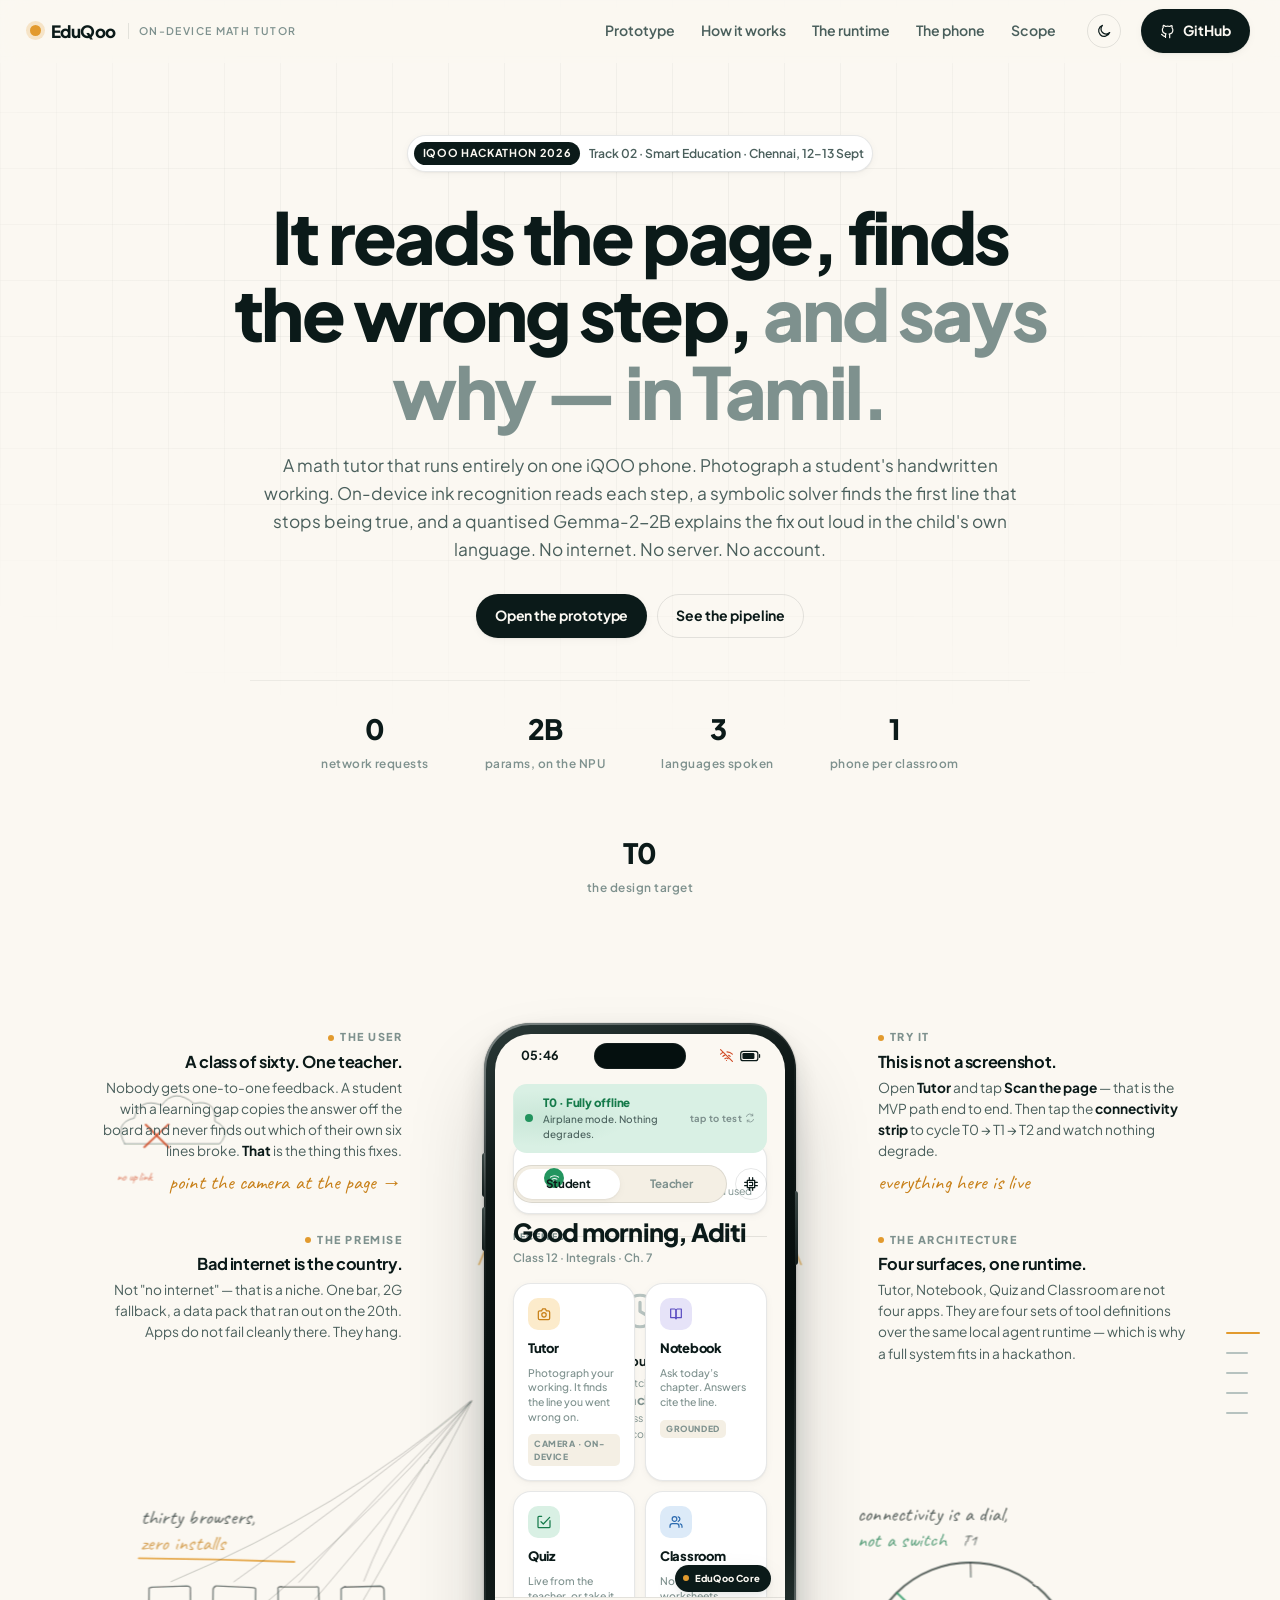
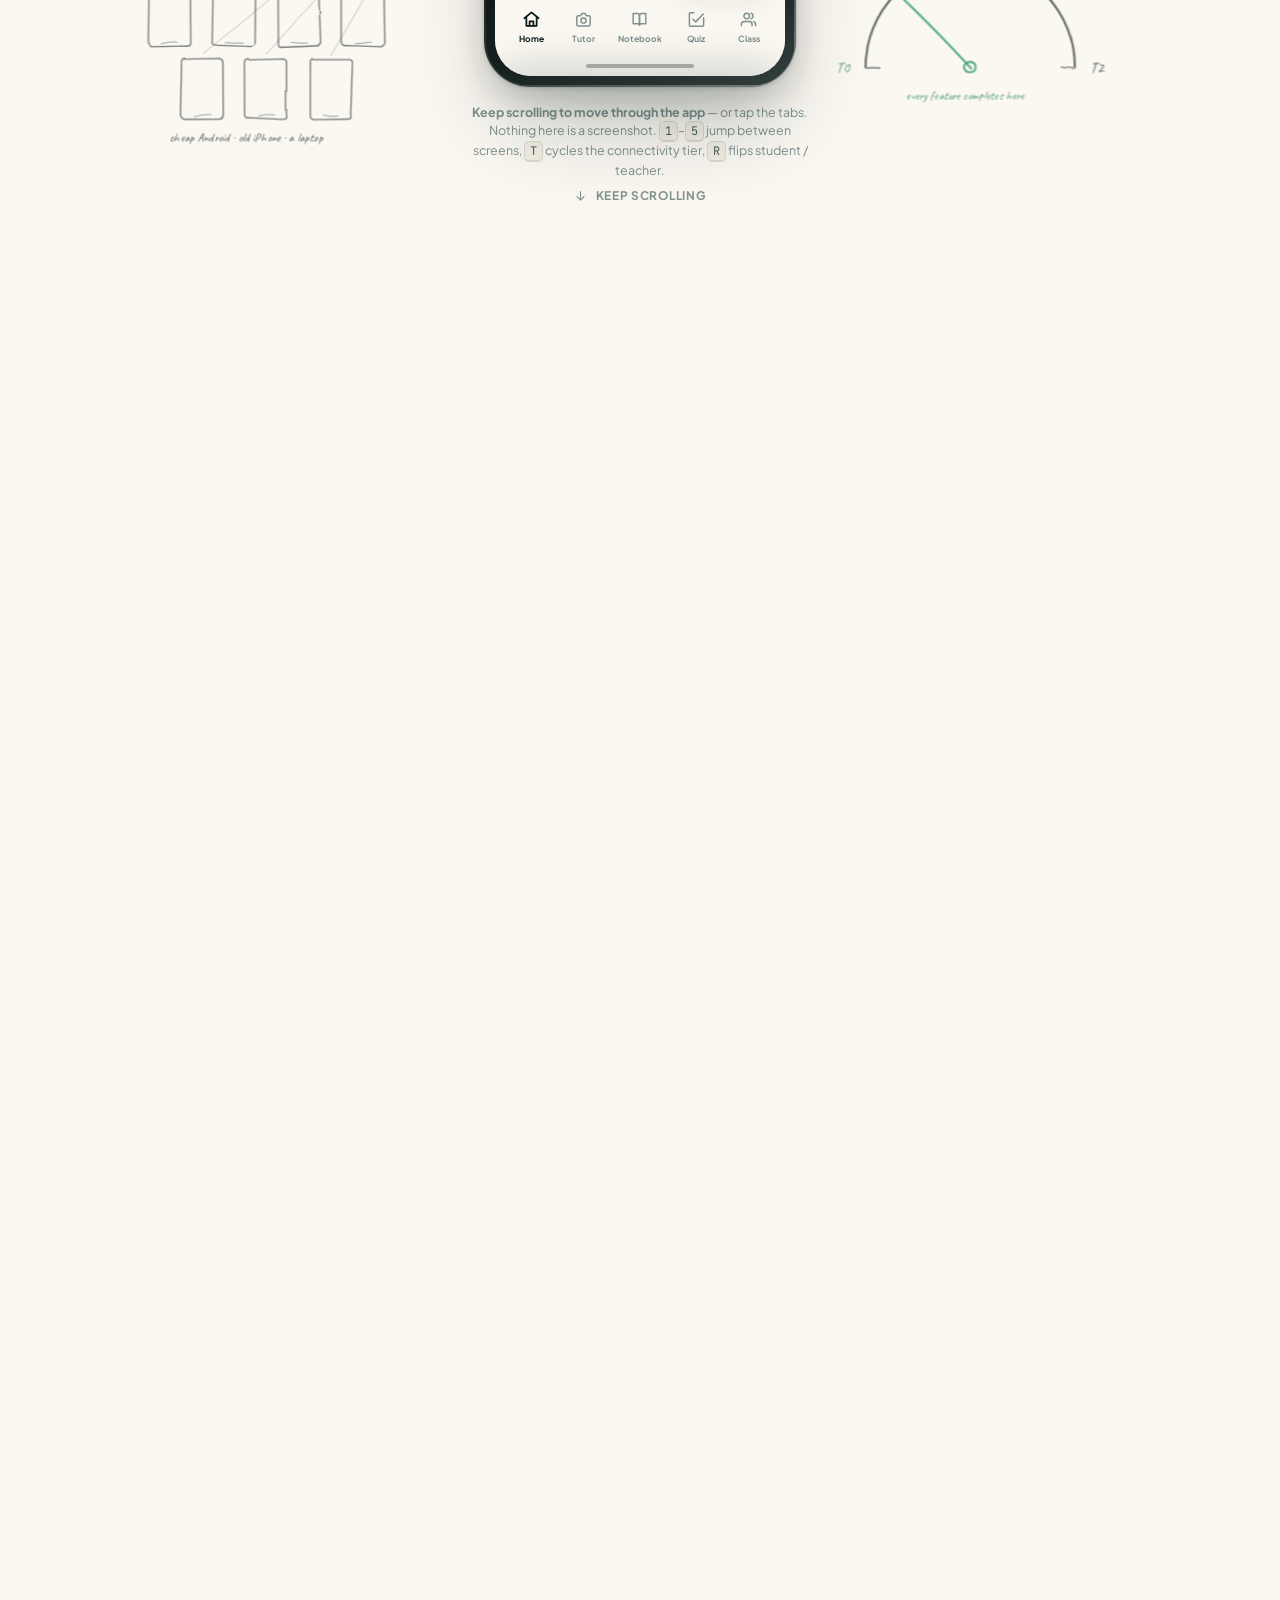
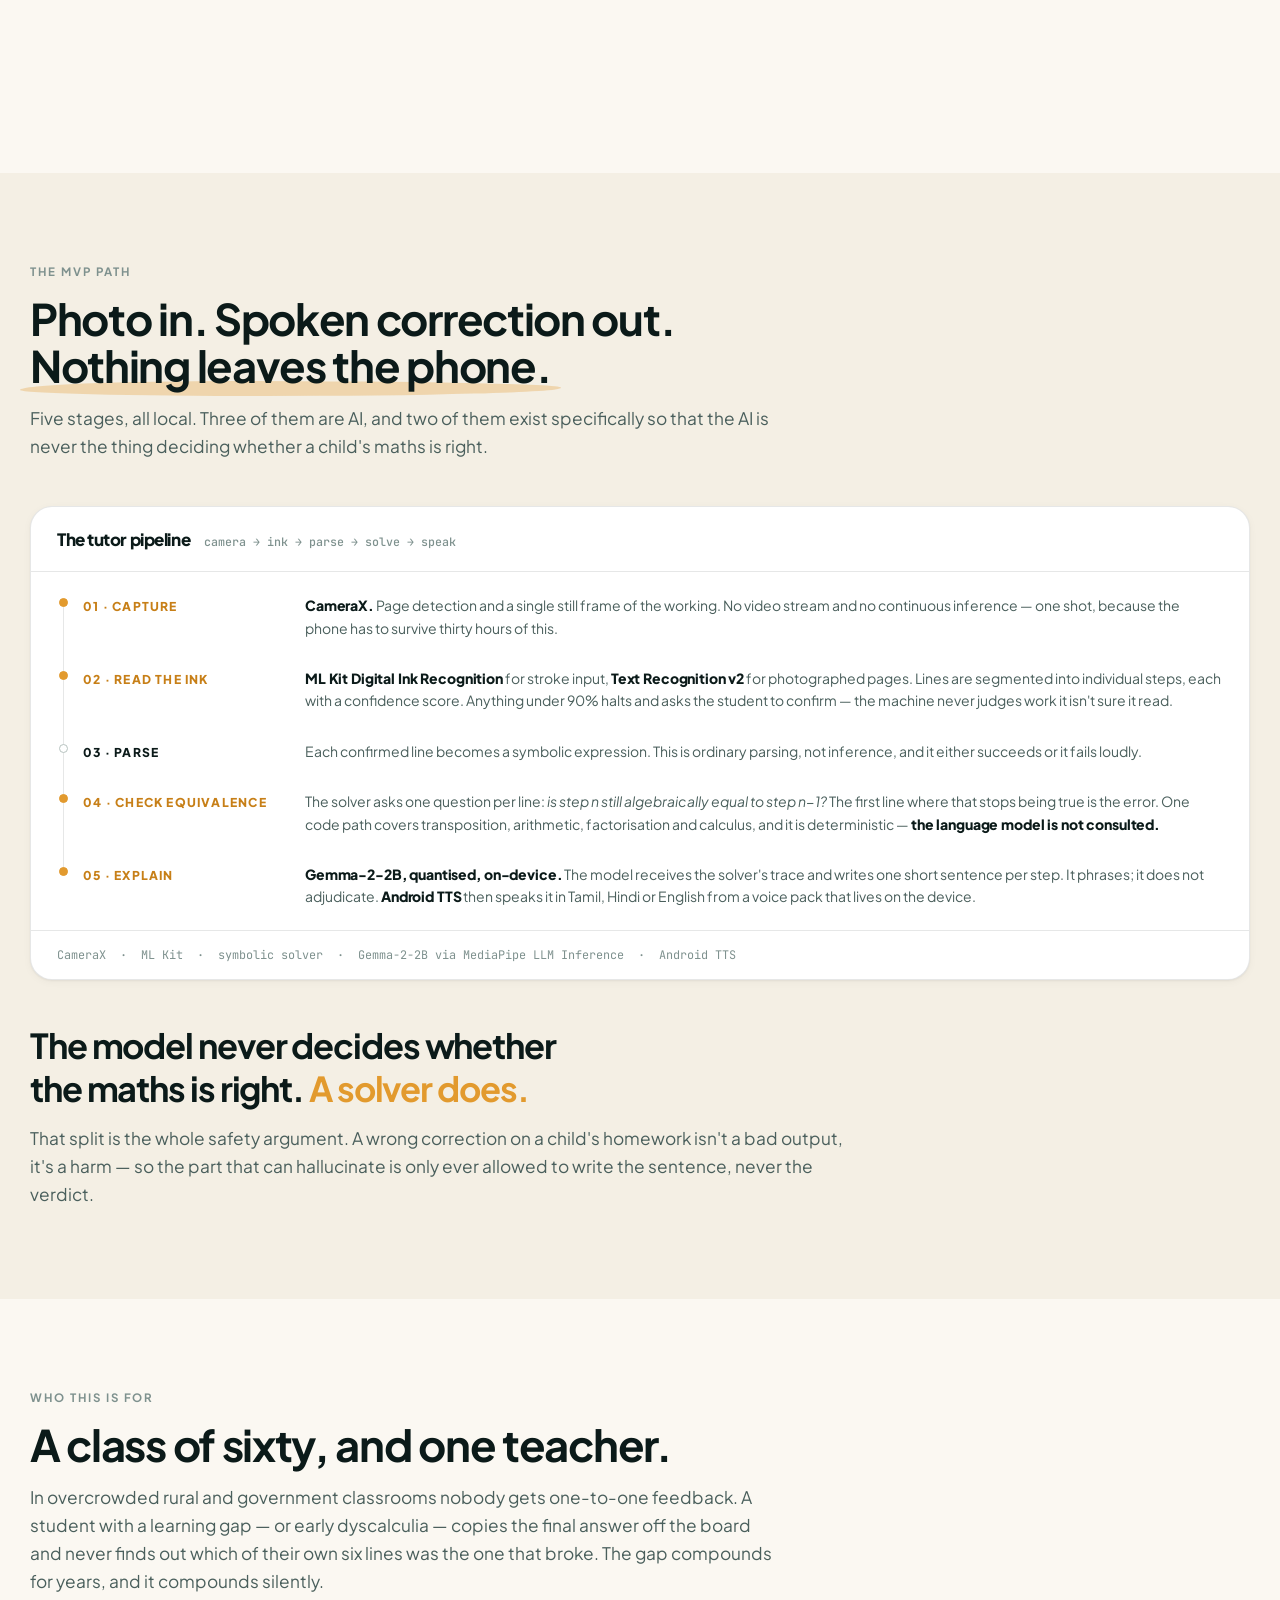
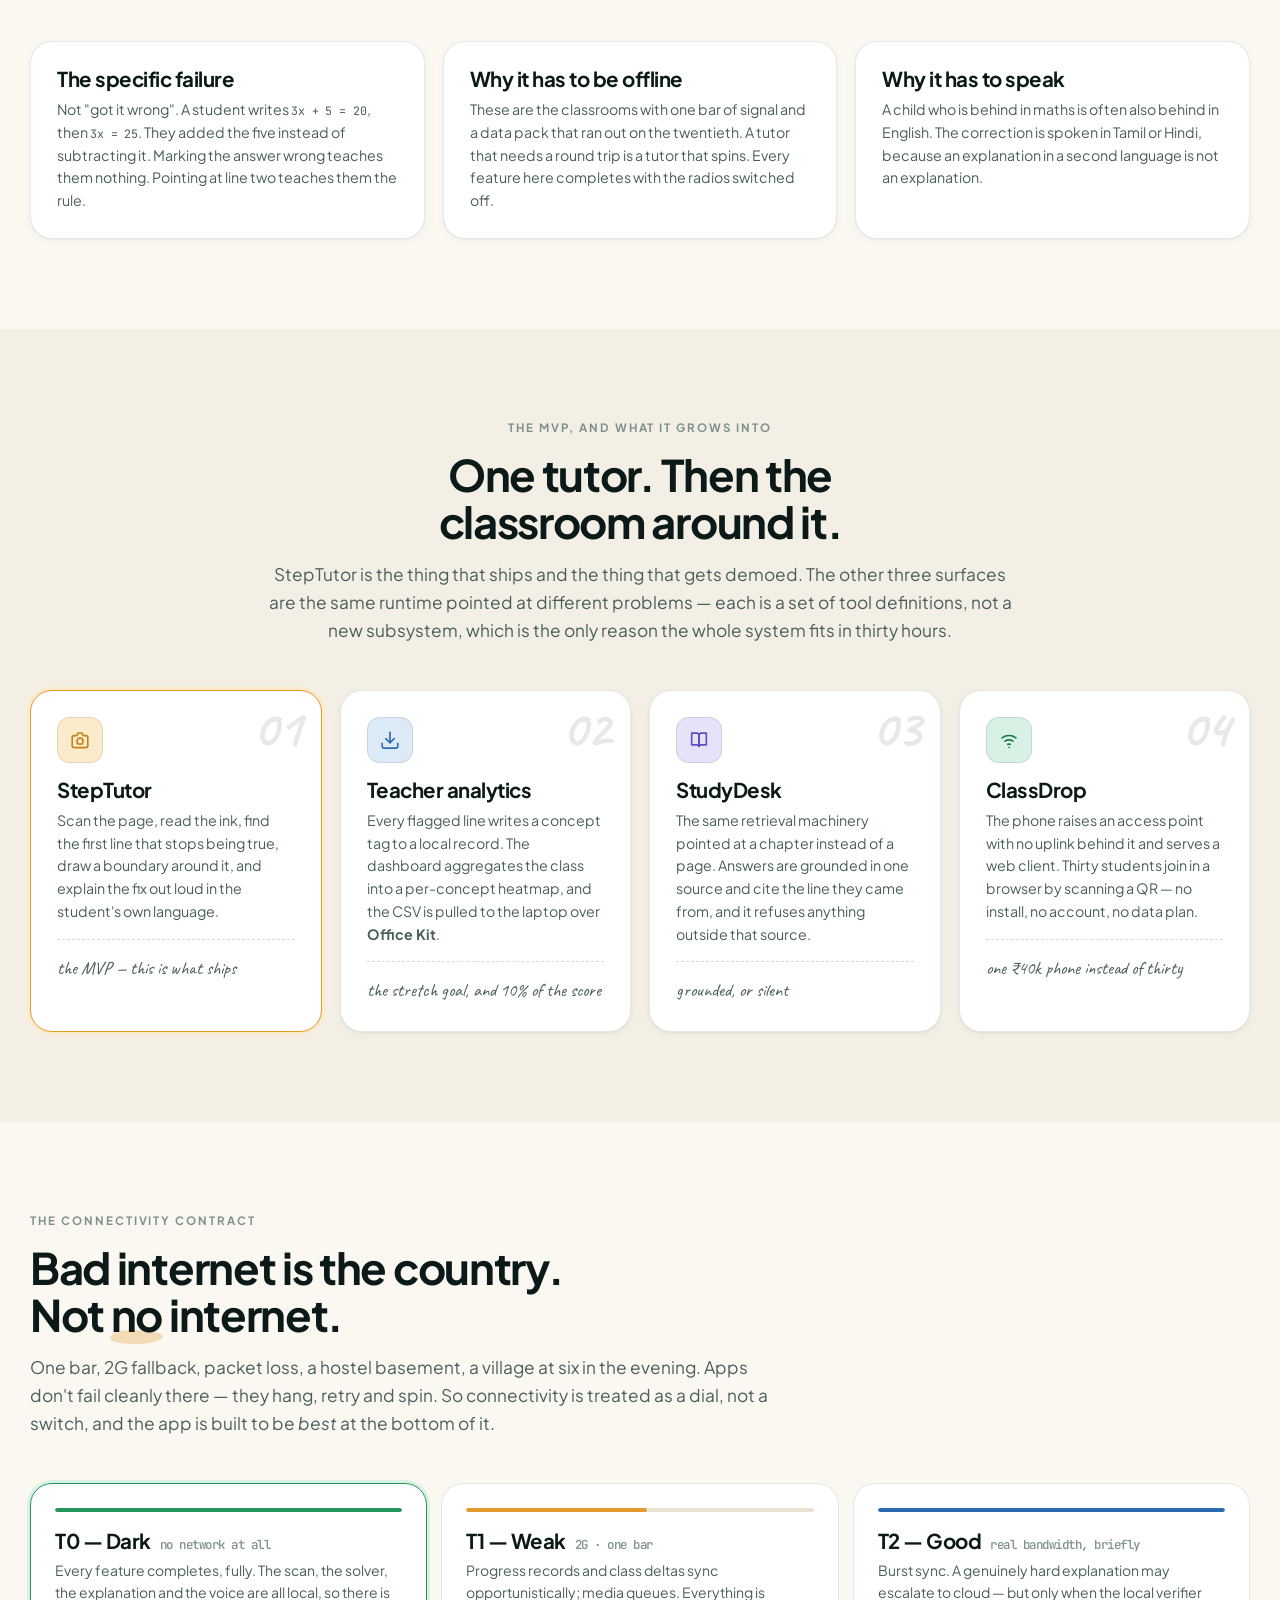
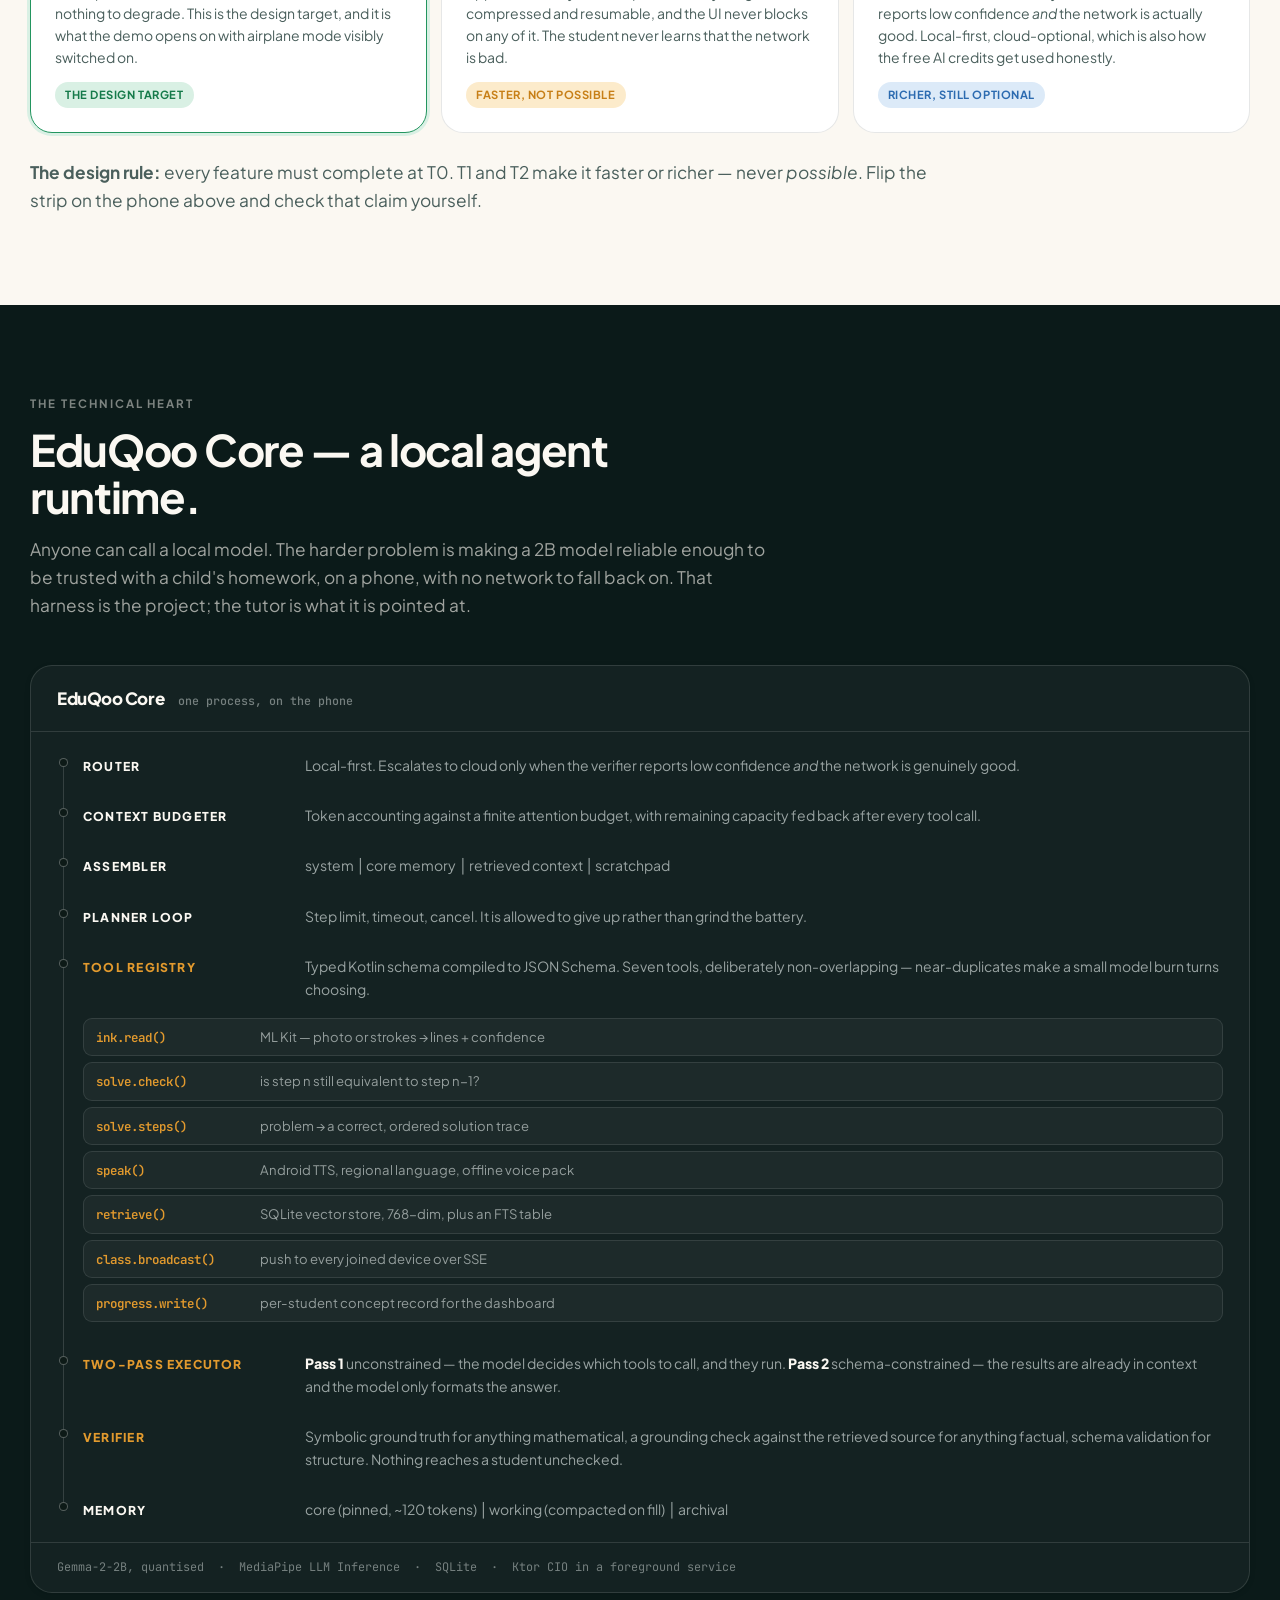
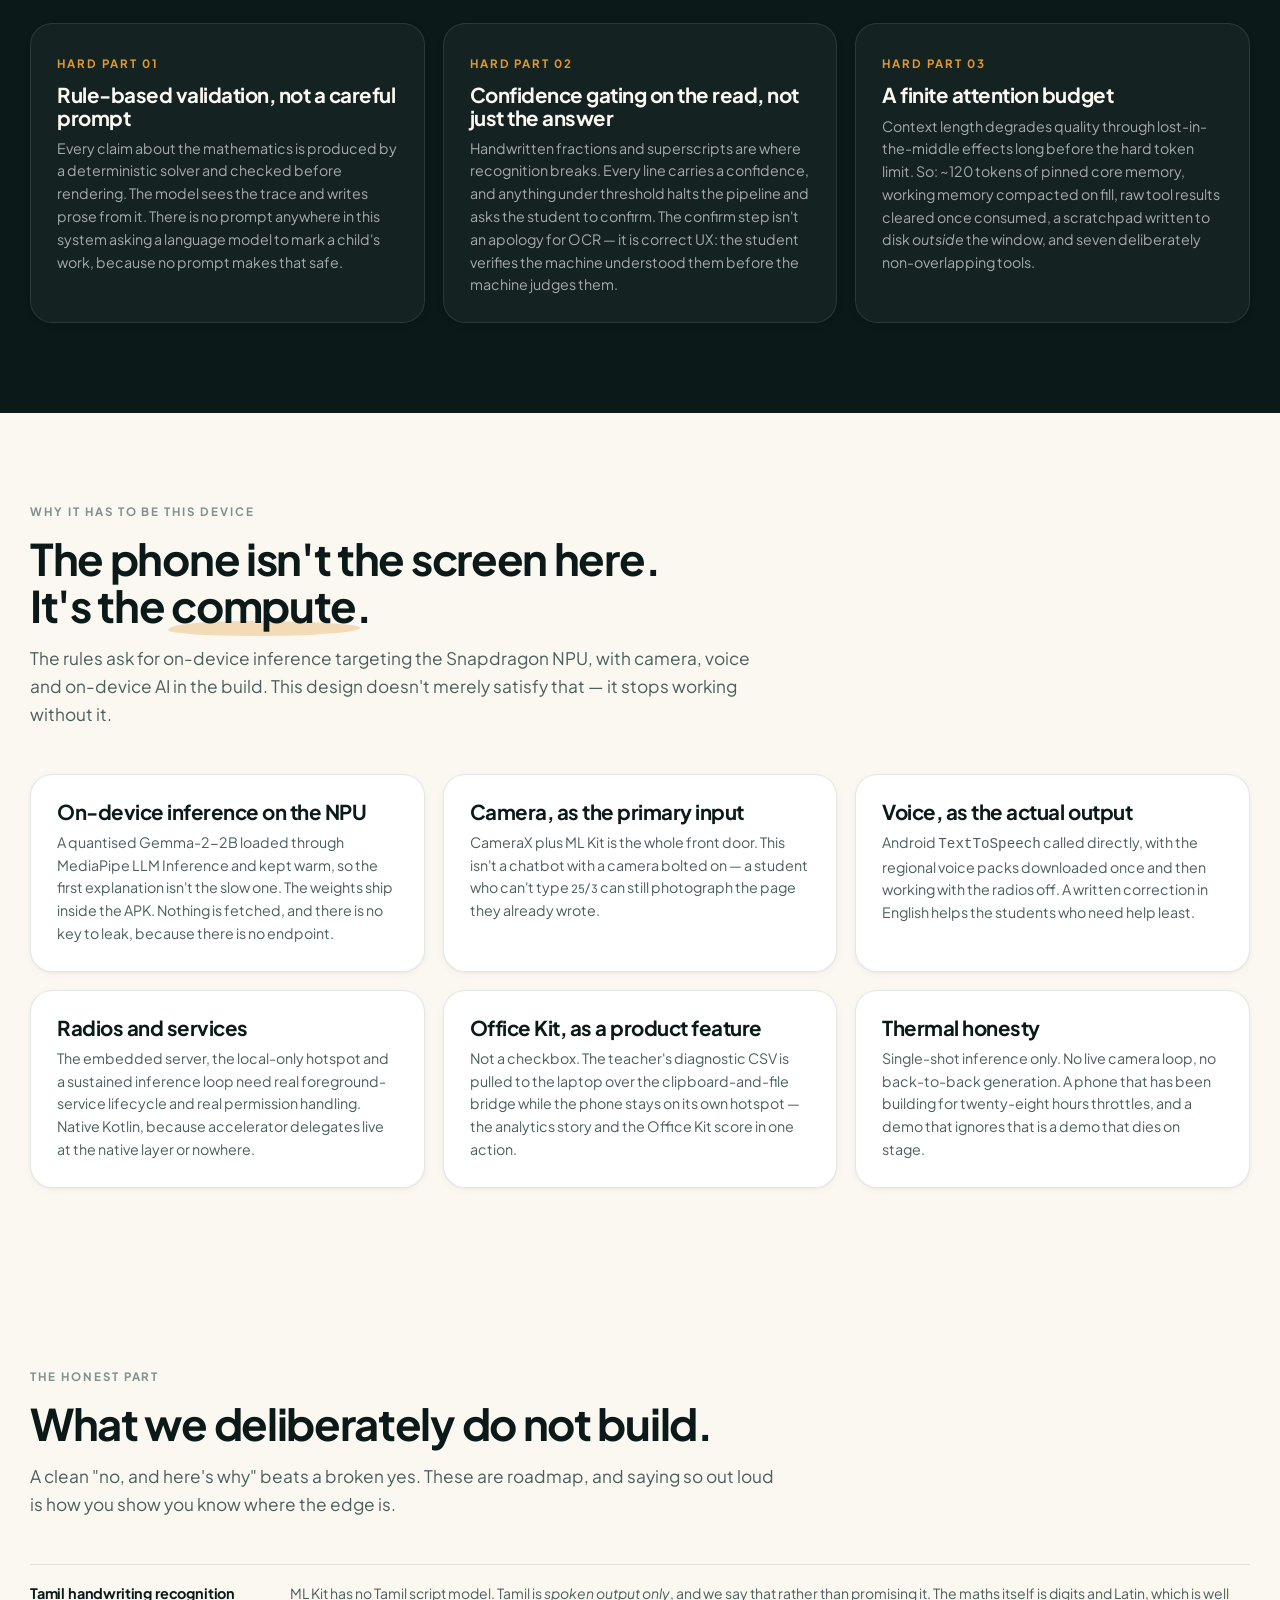
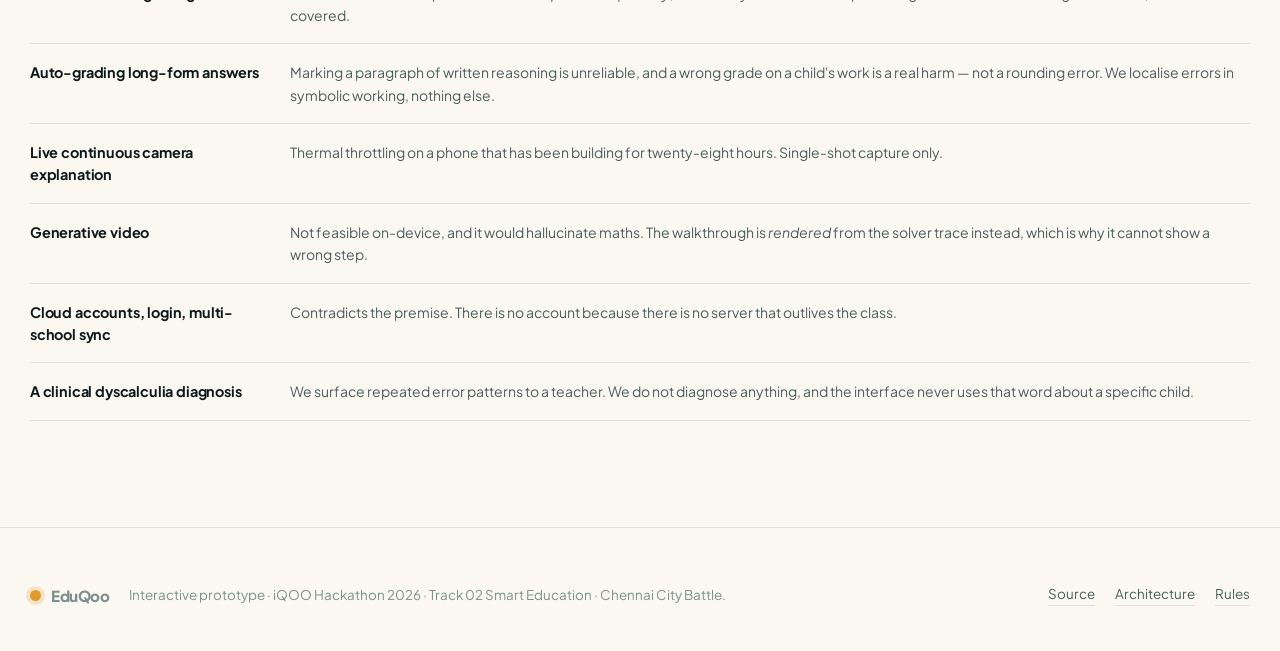
==== commit ce27056c: "Scroll drives the phone through its screens; drop the scoring section The prototype was easy to scro" ====
--- a/index.html
+++ b/index.html
@@ -18,10 +18,10 @@
 <link rel="preconnect" href="https://fonts.gstatic.com" crossorigin>
 <link href="https://fonts.googleapis.com/css2?family=Plus+Jakarta+Sans:wght@400;500;600;700;800&family=Caveat:wght@500;600;700&family=JetBrains+Mono:wght@400;500;600&family=Newsreader:ital,opsz,wght@0,6..72,400;0,6..72,500;1,6..72,400&display=swap" rel="stylesheet">
 
-<link rel="stylesheet" href="assets/css/tokens.css?v=14">
-<link rel="stylesheet" href="assets/css/site.css?v=14">
-<link rel="stylesheet" href="assets/css/phone.css?v=14">
-<link rel="stylesheet" href="assets/css/doodle.css?v=14">
+<link rel="stylesheet" href="assets/css/tokens.css?v=17">
+<link rel="stylesheet" href="assets/css/site.css?v=17">
+<link rel="stylesheet" href="assets/css/phone.css?v=17">
+<link rel="stylesheet" href="assets/css/doodle.css?v=17">
 </head>
 <body>
 
@@ -43,7 +43,7 @@
       <a class="nav__link" href="#pipeline">How it works</a>
       <a class="nav__link" href="#runtime">The runtime</a>
       <a class="nav__link" href="#hardware">The phone</a>
-      <a class="nav__link" href="#scoring">Scoring</a>
+      <a class="nav__link" href="#scope">Scope</a>
     </nav>
     <button class="icon-btn" id="themeBtn" aria-label="Toggle blackboard mode" title="Notebook / blackboard"></button>
     <a class="btn btn--primary" href="https://github.com/Harsh4-Dev/iqoo" target="_blank" rel="noopener">
@@ -77,7 +77,10 @@
 
 <!-- ========================= THE PROTOTYPE ========================= -->
 <section class="stage" id="prototype">
-  <div class="stage__grid">
+ <div class="stage__track" id="stageTrack">
+  <div class="stage__pin">
+   <nav class="stage__dots" id="stageDots" aria-label="App screens"></nav>
+   <div class="stage__grid">
     <div class="doodle-layer" id="doodles" aria-hidden="true"></div>
 
     <aside class="rail rail--left"></aside>
@@ -130,13 +133,15 @@
       </div>
 
       <p class="stage__caption">
-        Fully interactive — nothing here is a screenshot. Start in <b>Tutor</b> and tap <b>Scan the page</b>.
-        Keys: <kbd>1</kbd>–<kbd>5</kbd> switch tabs, <kbd>T</kbd> cycles the connectivity tier, <kbd>R</kbd> flips student / teacher.
+        <b>Keep scrolling to move through the app</b> — or tap the tabs. Nothing here is a screenshot.
+        <kbd>1</kbd>–<kbd>5</kbd> jump between screens, <kbd>T</kbd> cycles the connectivity tier, <kbd>R</kbd> flips student / teacher.
       </p>
     </div>
 
     <aside class="rail rail--right"></aside>
-  </div>
+   </div>
+  </div>
+ </div>
 </section>
 
 <!-- ============================ PIPELINE ============================ -->
@@ -394,47 +399,6 @@
   </div>
 </section>
 
-<!-- ============================ SCORING ============================ -->
-<section class="section section--alt" id="scoring">
-  <div class="wrap">
-    <div class="section__head reveal">
-      <span class="eyebrow">Against the published rubric</span>
-      <h2>Six dimensions. 100%.</h2>
-      <p class="lede">The official iQOO Hackathon 2026 scoring, and what in this build answers each one. Two of the six are measured from device telemetry rather than judged — which is exactly why the camera, the voice and the on-device model are load-bearing here rather than decorative.</p>
-    </div>
-
-    <dl class="spec reveal">
-      <div class="spec__row">
-        <dt>End product quality <code>30%</code></dt>
-        <dd><b>Jury.</b> One complete path that works every time: photograph a page, get the wrong line circled, hear why. Five things that work beat twelve that stutter, so the scope is one flow polished rather than four half-built.</dd>
-      </div>
-      <div class="spec__row">
-        <dt>Novelty and impact <code>20%</code></dt>
-        <dd><b>Jury.</b> Line-level error localisation is a different product from an answer checker, and it is the difference between a grade and a lesson. The user is a child in a class of sixty who currently gets no feedback at all.</dd>
-      </div>
-      <div class="spec__row">
-        <dt>Creative phone use <code>15%</code></dt>
-        <dd><b>Device data — HackTracker.</b> The rubric names camera, voice and on-device AI. All three sit in the critical path: CameraX captures, ML Kit reads, the NPU runs the model, Android TTS speaks. The telemetry is real because the architecture requires it.</dd>
-      </div>
-      <div class="spec__row">
-        <dt>Technical depth <code>15%</code></dt>
-        <dd><b>Jury.</b> A typed tool registry, two-pass execution, a context budgeter and a verifier layer — inspectable live from the chip on the phone. The runtime trace is a feature, not a debug screen.</dd>
-      </div>
-      <div class="spec__row">
-        <dt>Office Kit usage <code>10%</code></dt>
-        <dd><b>Device data — HackTracker.</b> Used through the build for mirror, clipboard and file transfer across both Red Light windows, and used <em>in the demo</em> to pull the class diagnostic CSV to the laptop.</dd>
-      </div>
-      <div class="spec__row">
-        <dt>Demo and presentation <code>10%</code></dt>
-        <dd><b>Jury, 3–5 minutes.</b> Opens on airplane mode, closes on the CSV landing in the teacher's spreadsheet. Rehearsed aloud and timed, with the network kill as the first beat.</dd>
-      </div>
-    </dl>
-
-    <p class="lede reveal" style="margin-top:28px;max-width:70ch">
-      A local or open-source model at the core earns brownie points under the rules. Here it isn't a bonus — remove it and there is no product, because there is no network for a hosted model to sit behind.
-    </p>
-  </div>
-</section>
 
 <!-- ============================ SCOPE ============================ -->
 <section class="section" id="scope">
@@ -469,10 +433,10 @@
 
 </main>
 
-<script src="assets/js/data.js?v=14"></script>
-<script src="assets/js/qr.js?v=14"></script>
-<script src="assets/js/icons.js?v=14"></script>
-<script src="assets/js/doodles.js?v=14"></script>
-<script src="assets/js/app.js?v=14"></script>
+<script src="assets/js/data.js?v=17"></script>
+<script src="assets/js/qr.js?v=17"></script>
+<script src="assets/js/icons.js?v=17"></script>
+<script src="assets/js/doodles.js?v=17"></script>
+<script src="assets/js/app.js?v=17"></script>
 </body>
 </html>
--- a/assets/css/site.css
+++ b/assets/css/site.css
@@ -230,14 +230,10 @@
 .note__svg { display: block; margin-top: 10px; overflow: visible; }
 .rail--left .note__svg { margin-left: auto; }
 
-/* phone column — only pinned when the viewport is tall enough to
-   show the whole device, otherwise it scrolls with the rails. */
+/* phone column */
 .phone-col {
   position: relative;
-  display: flex; flex-direction: column; align-items: center; gap: 18px;
-}
-@media (min-height: 960px) {
-  .phone-col { position: sticky; top: 84px; }
+  display: flex; flex-direction: column; align-items: center; gap: 16px;
 }
 
 .stage__caption { text-align: center; max-width: 340px; font-size: .8rem; color: var(--ink-40); line-height: 1.5; }
@@ -245,6 +241,79 @@
   font-family: var(--font-mono); font-size: .74rem;
   background: var(--paper-2); border: 1px solid var(--hairline);
   border-bottom-width: 2px; border-radius: 5px; padding: 1px 5px; color: var(--ink-60);
+}
+
+
+/* ------------------------------------------------------------
+   Scroll-driven stage
+   The track gives the scroll distance; the pin holds the phone
+   still while the page moves it through one screen per segment.
+   Only engages where there is room for it — see the media query.
+   ------------------------------------------------------------ */
+.stage__track { position: relative; }
+.stage__pin   { position: relative; }
+
+/* the screen rail */
+.stage__dots {
+  position: absolute; right: 18px; top: 50%; transform: translateY(-50%);
+  z-index: 4;
+  display: none; flex-direction: column; gap: 4px;
+}
+.sdot {
+  position: relative;
+  display: flex; align-items: center;
+  background: none; border: 0; cursor: pointer;
+  padding: 7px 2px; color: var(--ink-40);
+  font-size: .7rem; font-weight: 700; letter-spacing: .1em; text-transform: uppercase;
+  transition: color var(--dur-2) var(--ease);
+}
+.sdot i {
+  width: 22px; height: 2px; border-radius: 999px; flex: none;
+  background: var(--ink-20);
+  transition: background var(--dur-2) var(--ease), width var(--dur-3) var(--ease-out);
+}
+/* the label floats to the left of the bar so the rail itself stays
+   narrow and never reserves width beside the right-hand annotations */
+.sdot span {
+  position: absolute; right: calc(100% + 10px); top: 50%;
+  transform: translateY(-50%) translateX(-5px);
+  white-space: nowrap; pointer-events: none;
+  padding: 3px 8px; border-radius: 6px;
+  background: var(--card); box-shadow: var(--sh-1);
+  color: var(--ink); opacity: 0;
+  transition: opacity var(--dur-2) var(--ease), transform var(--dur-2) var(--ease);
+}
+.sdot:hover { color: var(--ink); }
+.sdot:hover span { opacity: 1; transform: translateY(-50%); }
+.sdot.is-on { color: var(--ink); }
+.sdot.is-on i { background: var(--amber); width: 34px; }
+
+/* a nudge that fades once you have started scrolling the stage */
+.stage__nudge {
+  position: absolute; left: 50%; bottom: 18px; transform: translateX(-50%);
+  z-index: 4; display: none; align-items: center; gap: 8px;
+  font-size: .74rem; font-weight: 700; letter-spacing: .06em; text-transform: uppercase;
+  color: var(--ink-40);
+  transition: opacity var(--dur-3) var(--ease);
+}
+.stage__nudge svg { width: 14px; height: 14px; animation: nudge 1.8s var(--ease-soft) infinite; }
+@keyframes nudge { 0%,100% { transform: translateY(-2px); } 50% { transform: translateY(3px); } }
+.stage__nudge.is-gone { opacity: 0; }
+
+@media (min-width: 1041px) and (min-height: 700px) {
+  .stage { padding: 0; min-height: 0; }
+  .stage__track { height: calc(100vh + var(--screens, 5) * 70vh); }
+  .stage__pin {
+    position: sticky; top: 0; height: 100vh;
+    padding-top: 56px;            /* clear the sticky nav */
+    display: flex; align-items: center;
+    overflow: hidden;
+  }
+  .stage__grid { width: min(1330px, calc(100% - 96px)); }
+  .stage__dots { display: flex; }
+  .stage__nudge { display: flex; }
+  .rail { min-height: 0; padding-top: 0; justify-content: center; }
+  .stage__caption { font-size: .78rem; }
 }
 
 /* big hand-drawn scene behind everything */
--- a/assets/css/phone.css
+++ b/assets/css/phone.css
@@ -1071,3 +1071,10 @@
 }
 .ocr__edit svg { width: 11px; height: 11px; }
 .ocr__edit:hover { background: var(--paper-2); color: var(--ink); }
+
+/* fit the device to the pinned viewport on the scroll-driven stage.
+   Lives here, not in site.css, because phone.css loads later and would
+   otherwise win with the plain `.phone { --w: 372px }` above. */
+@media (min-width: 1041px) and (min-height: 700px) {
+  .stage__pin .phone { --w: min(372px, calc((100vh - 236px) / 2.1290)); }
+}
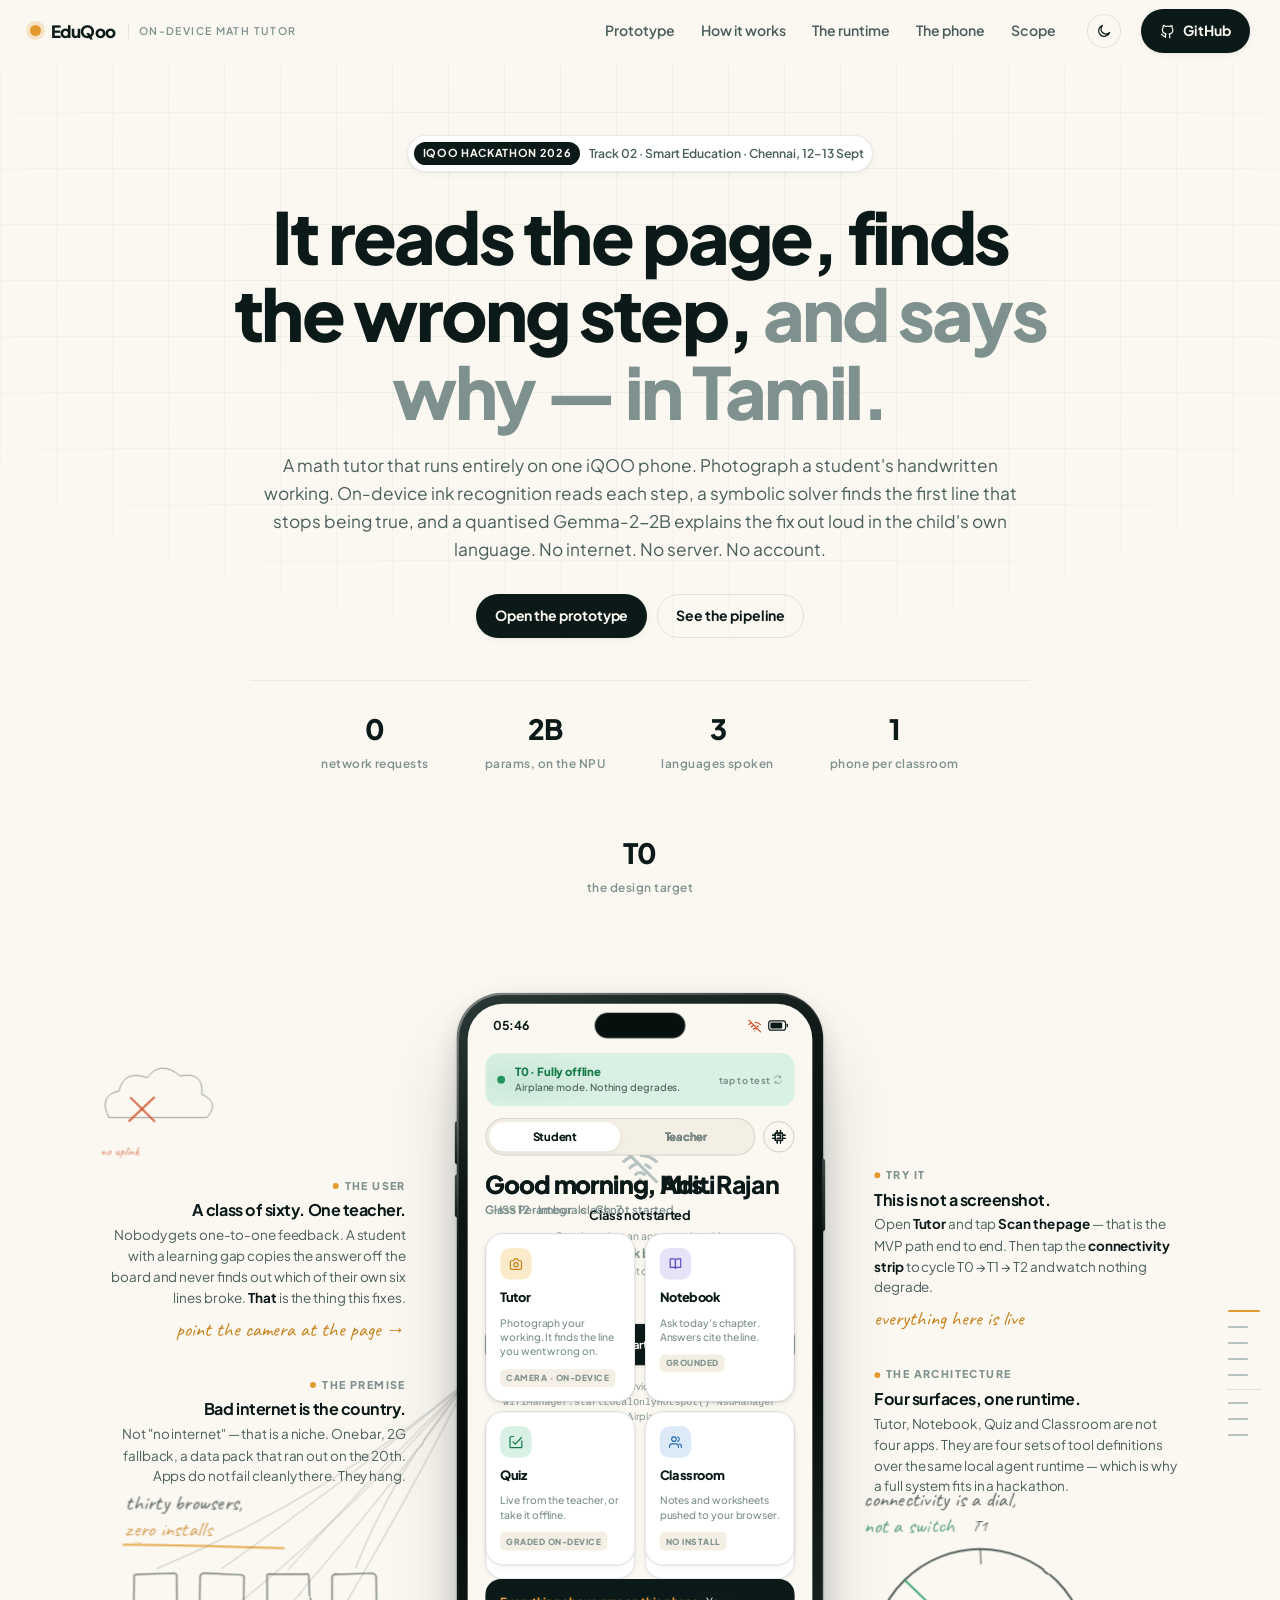
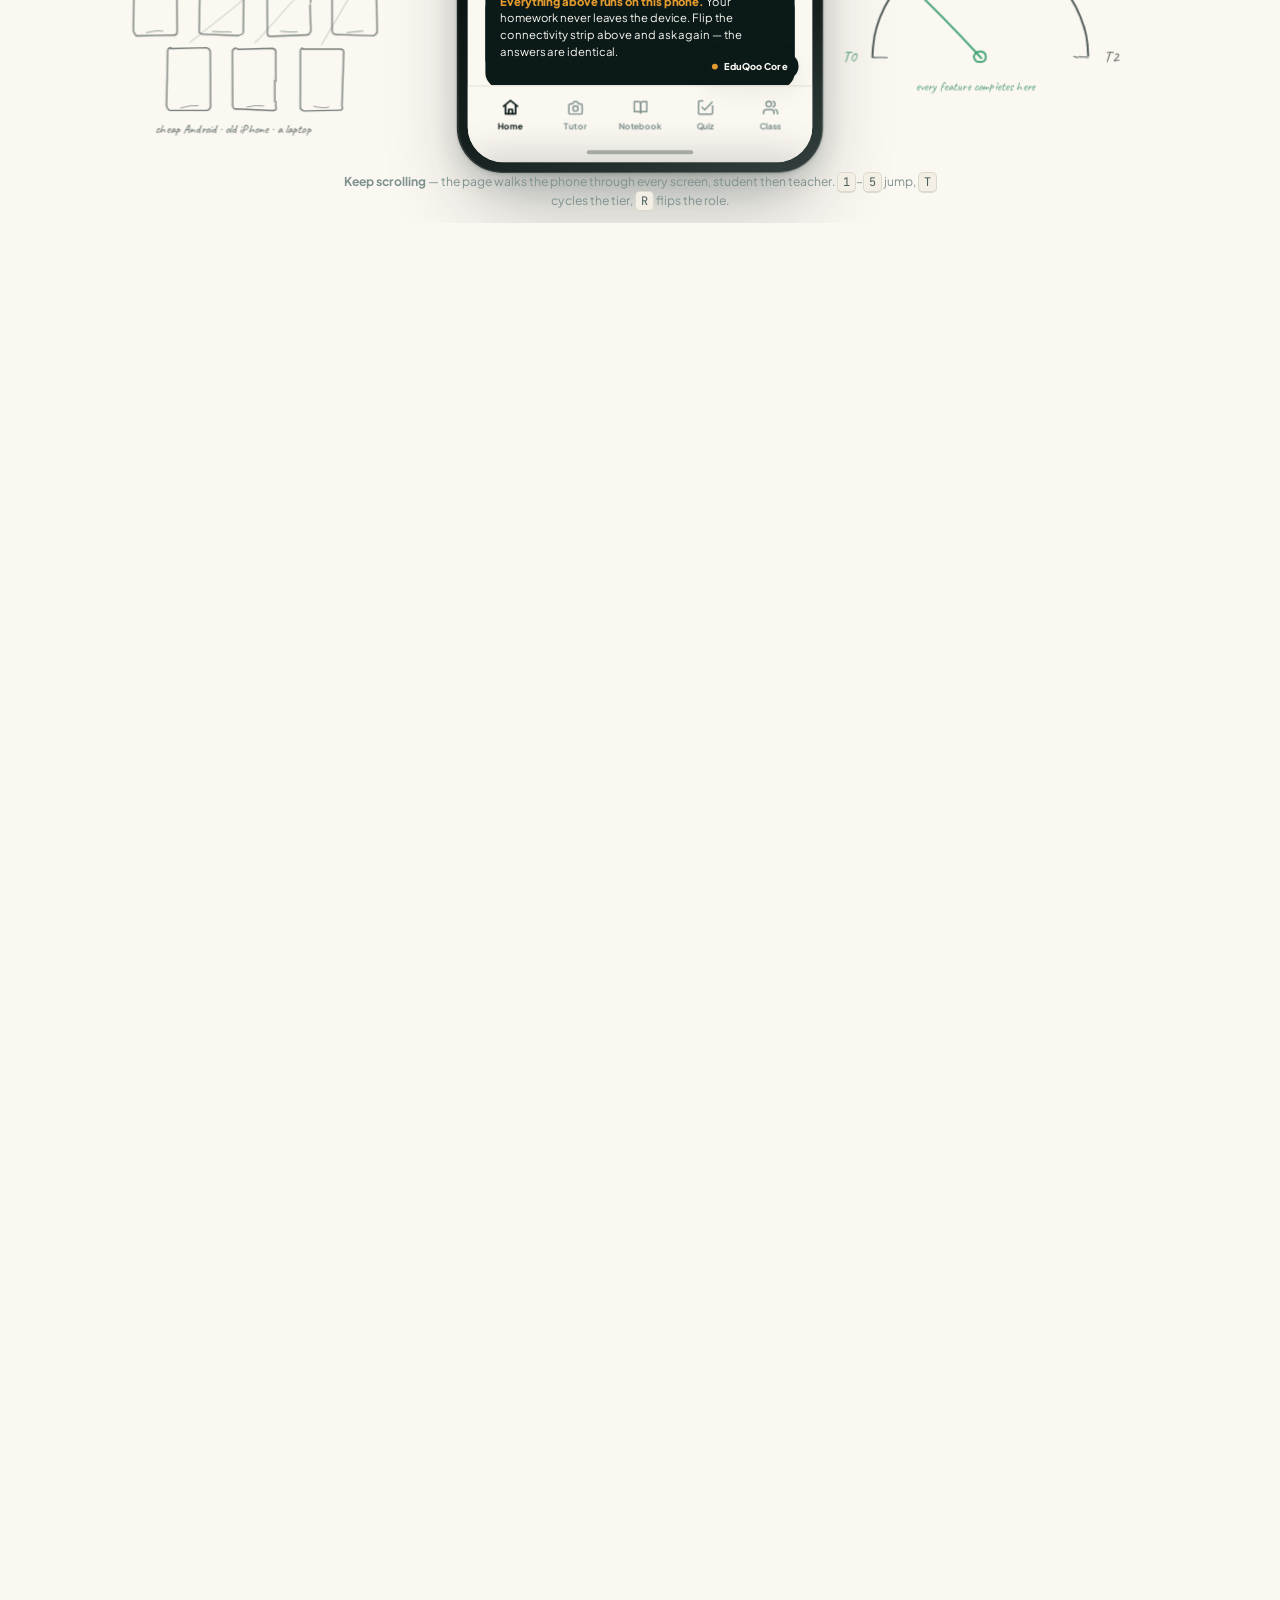
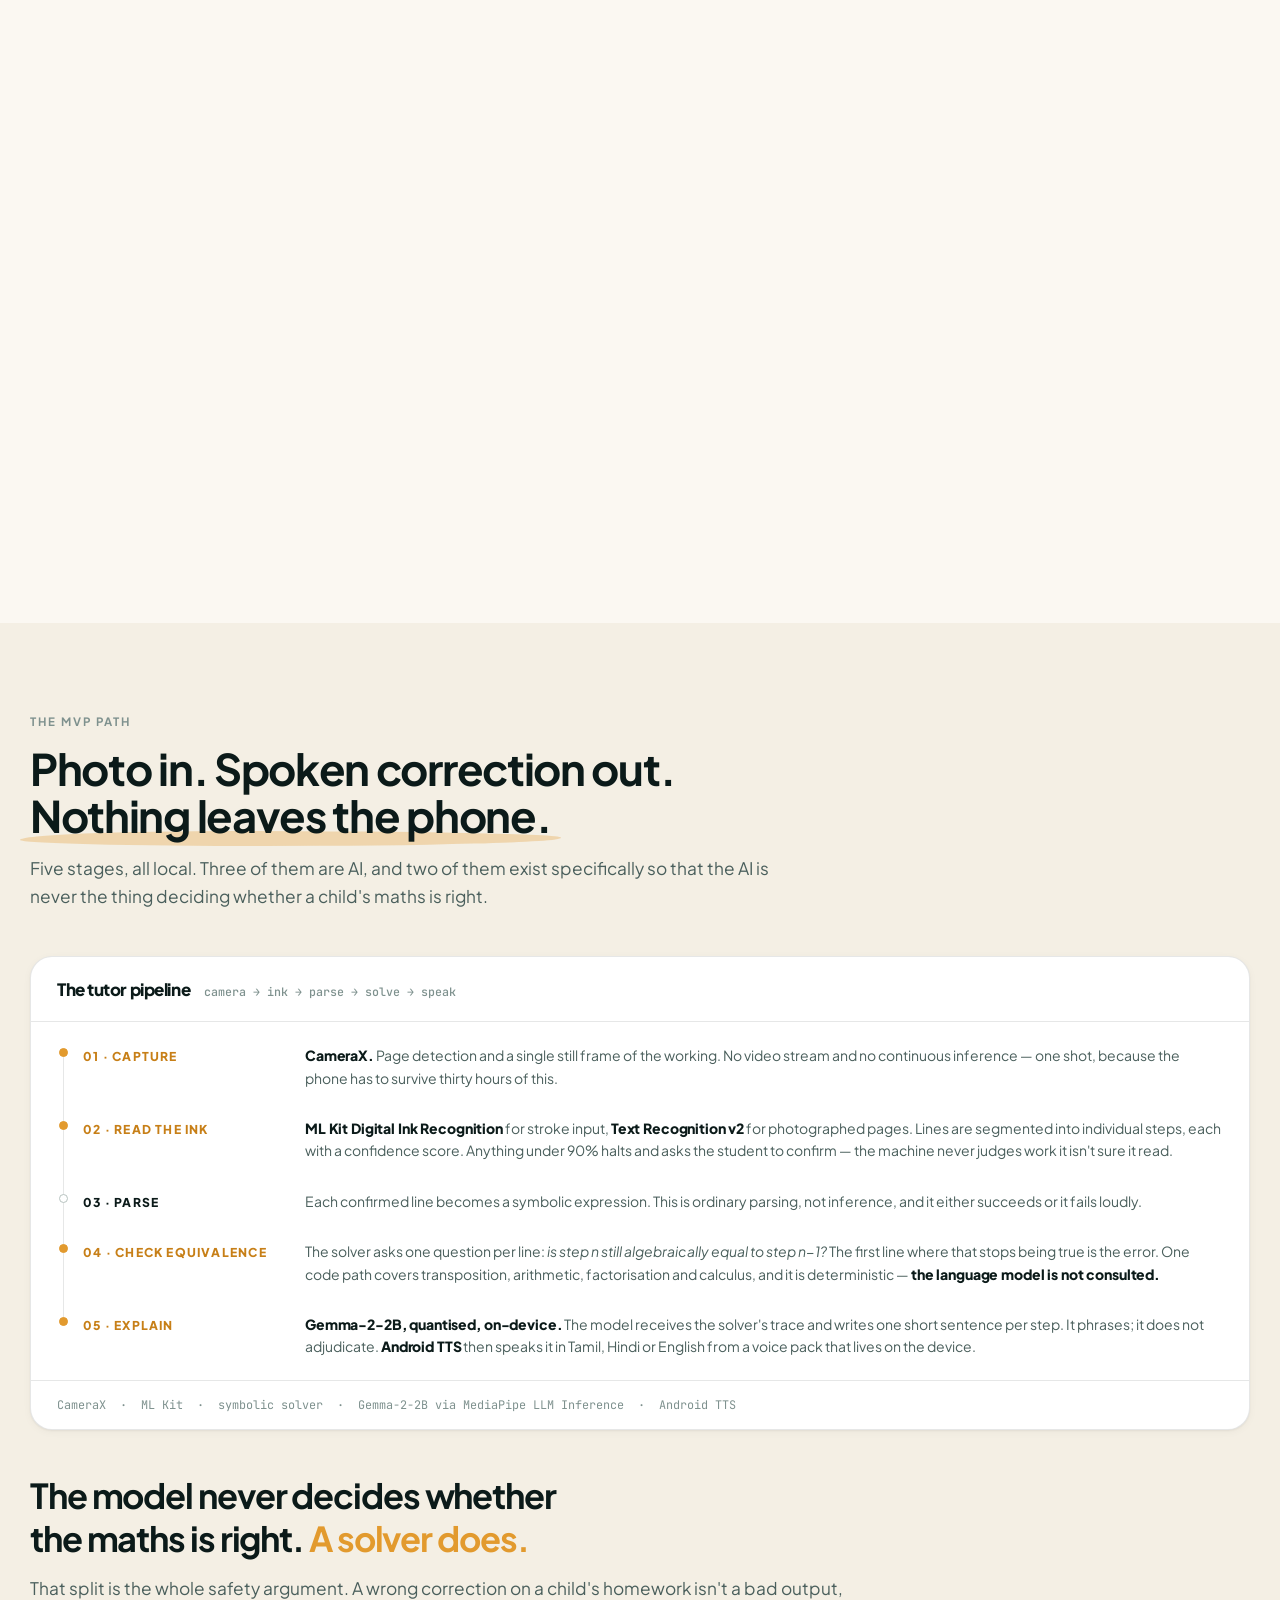
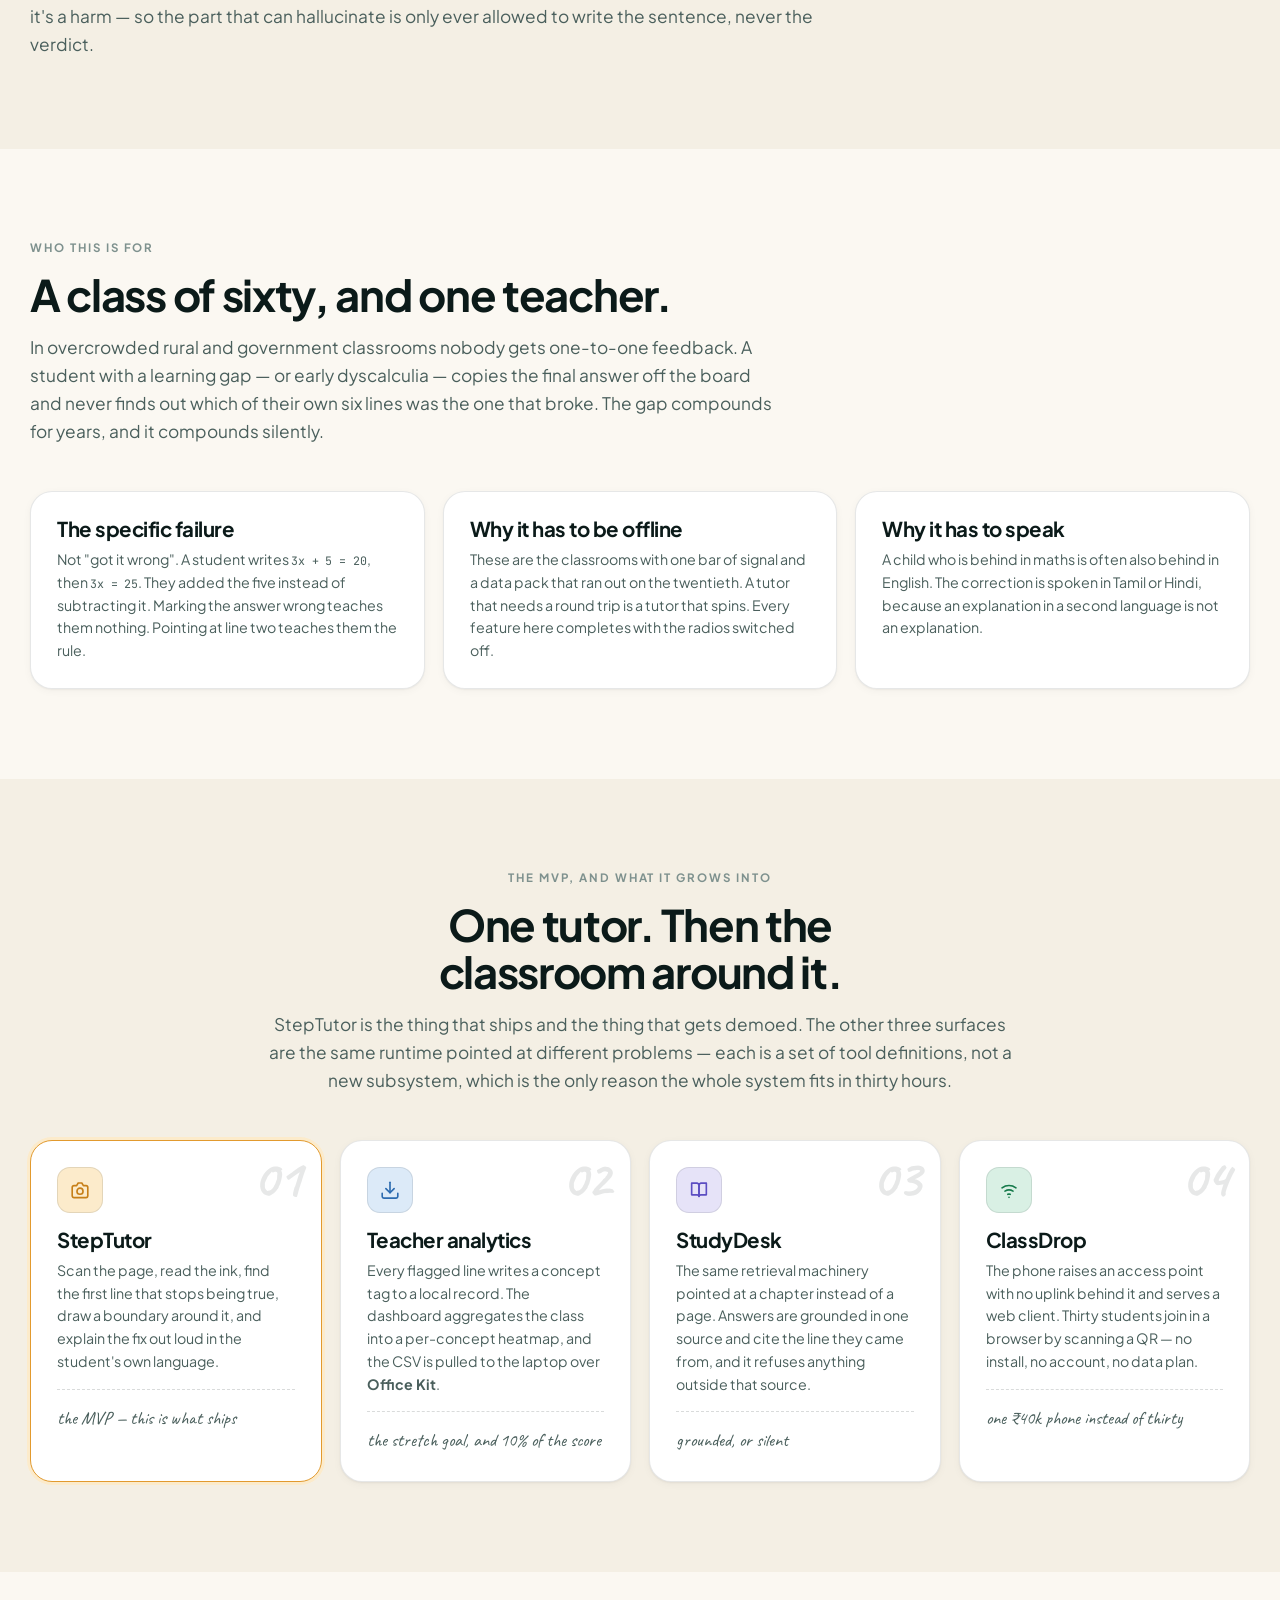
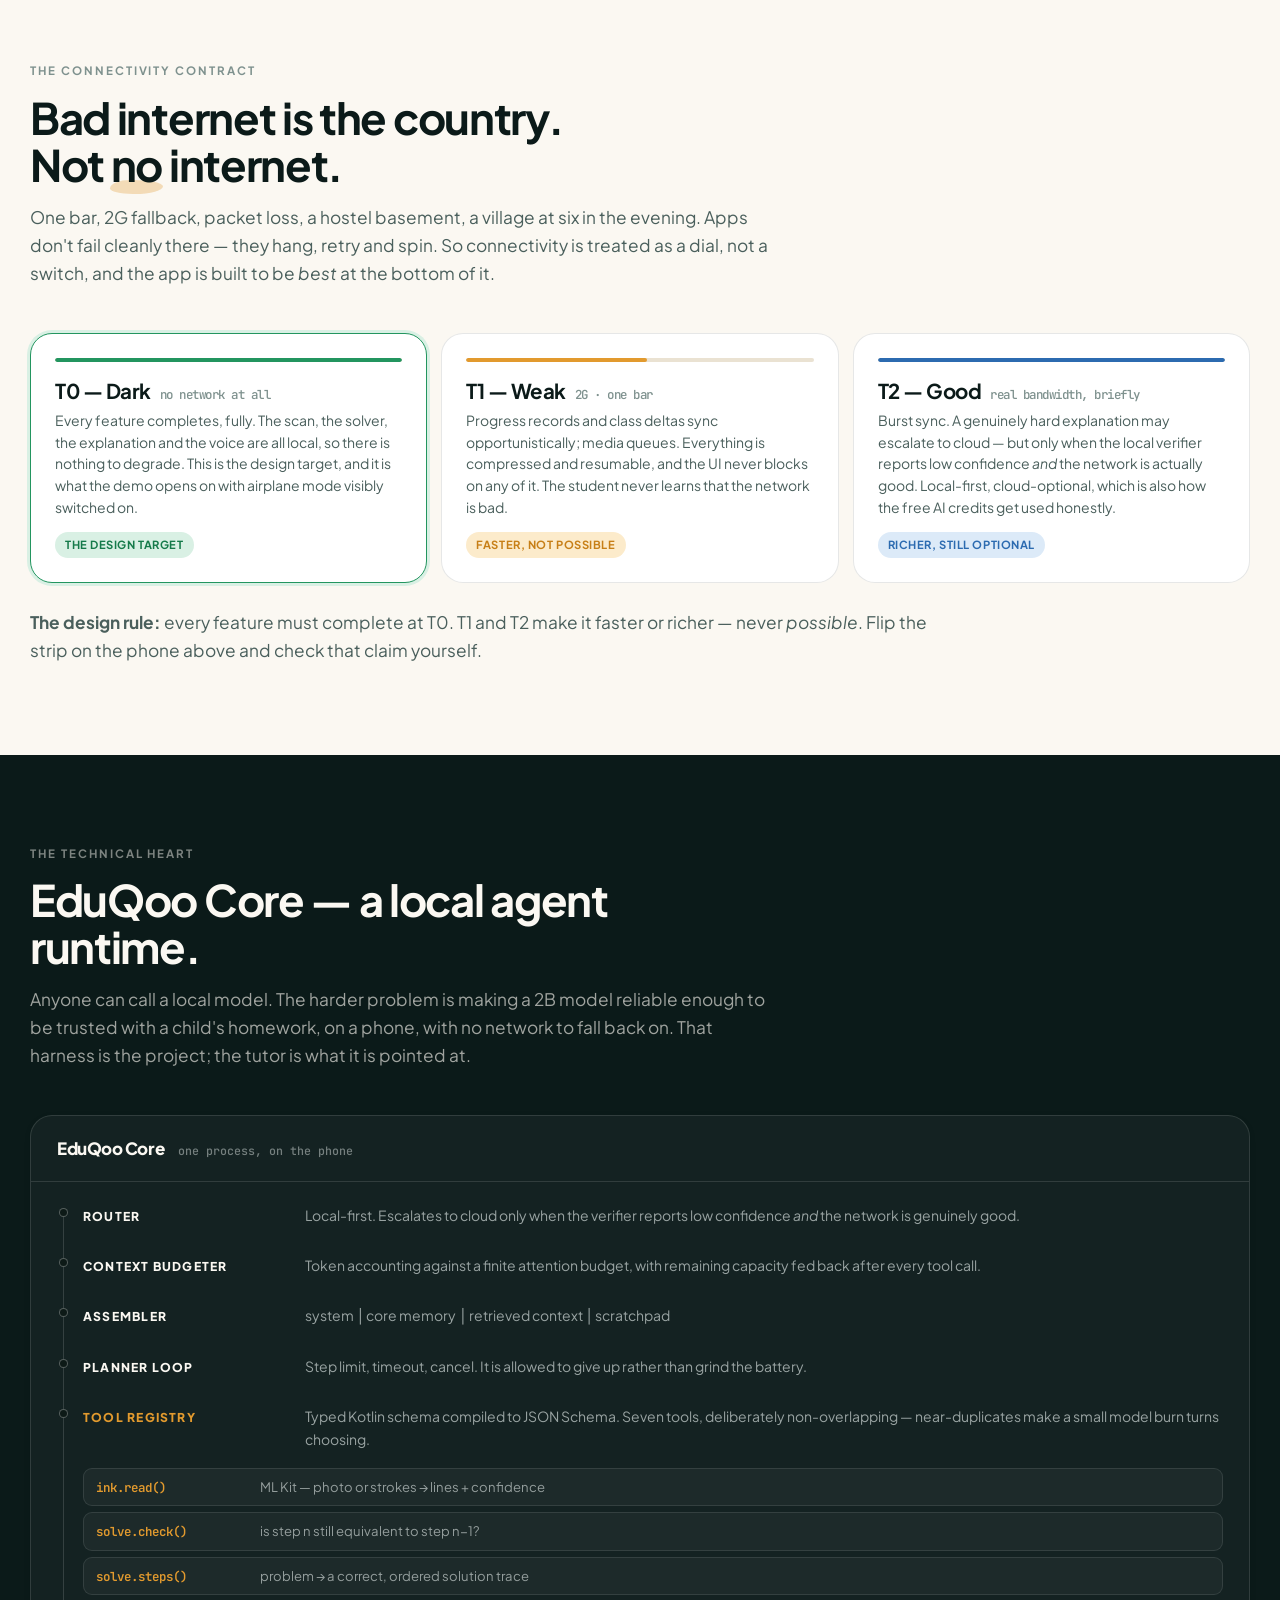
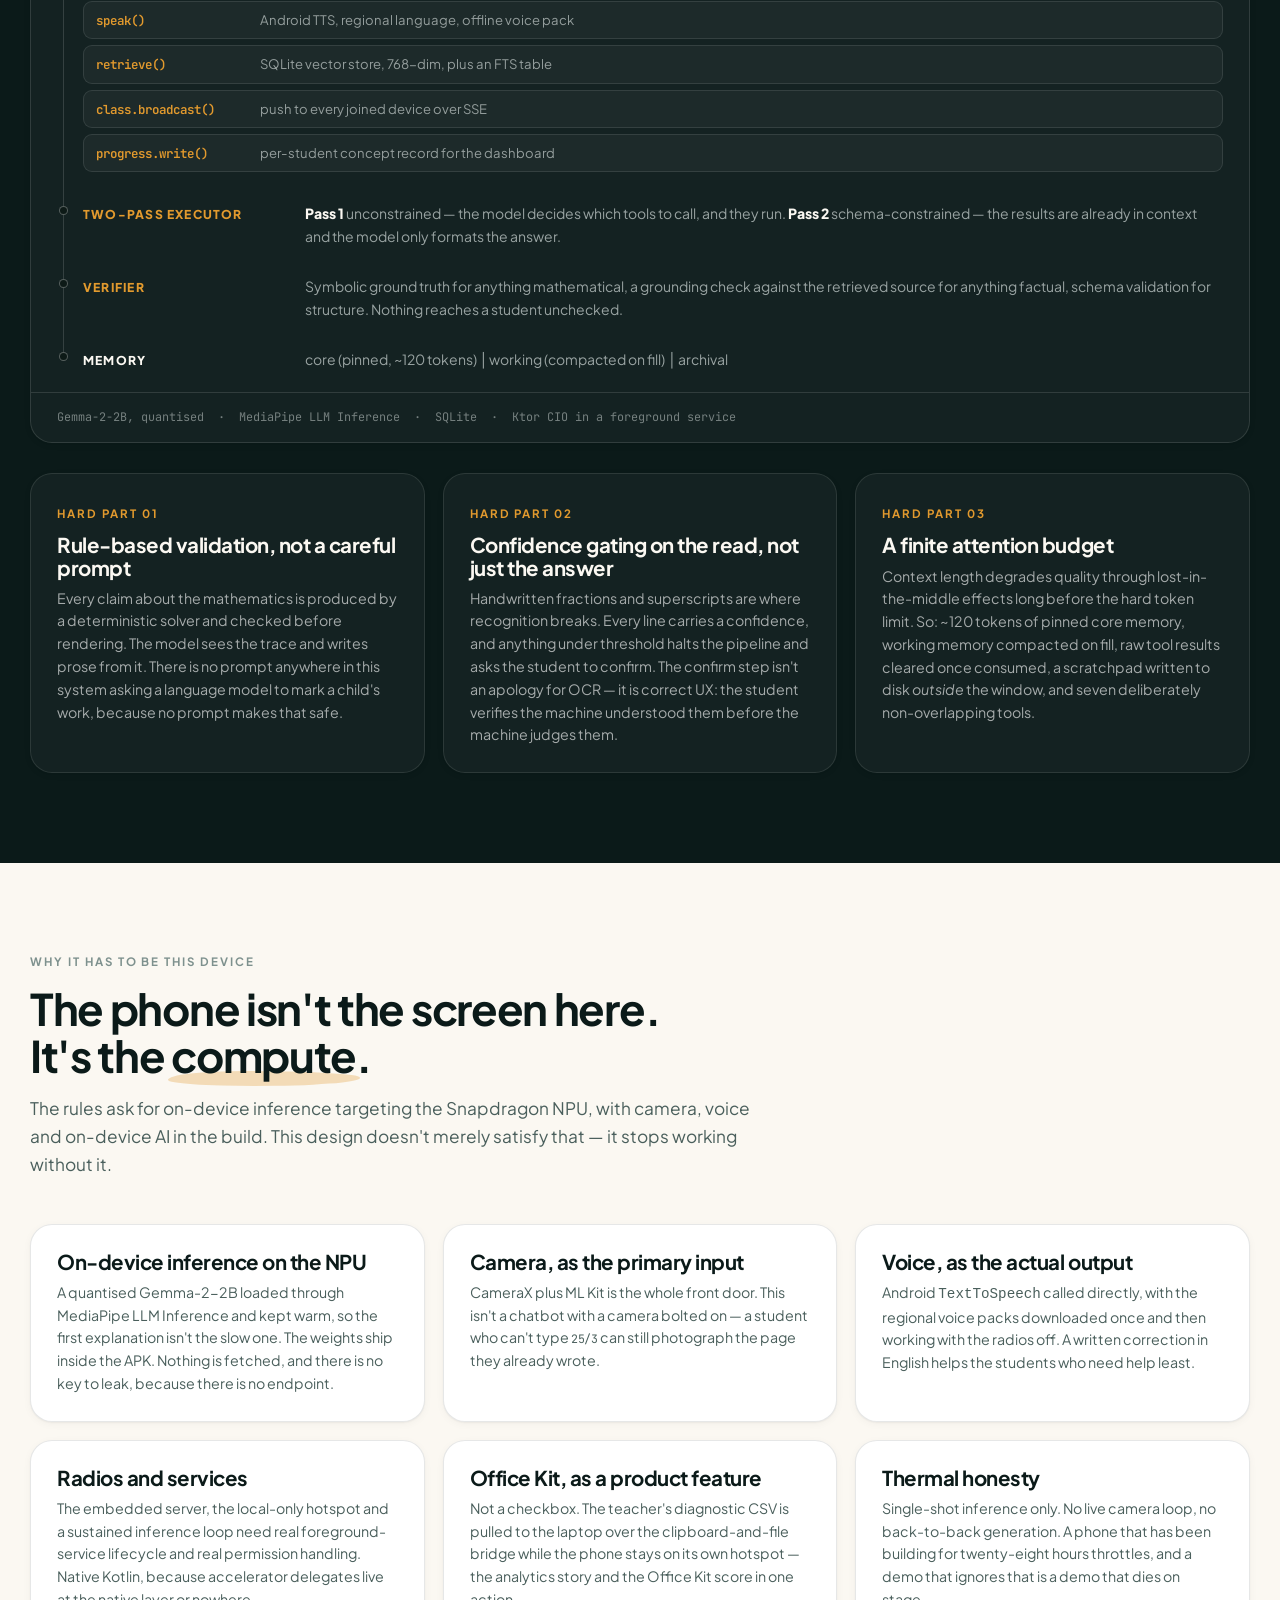
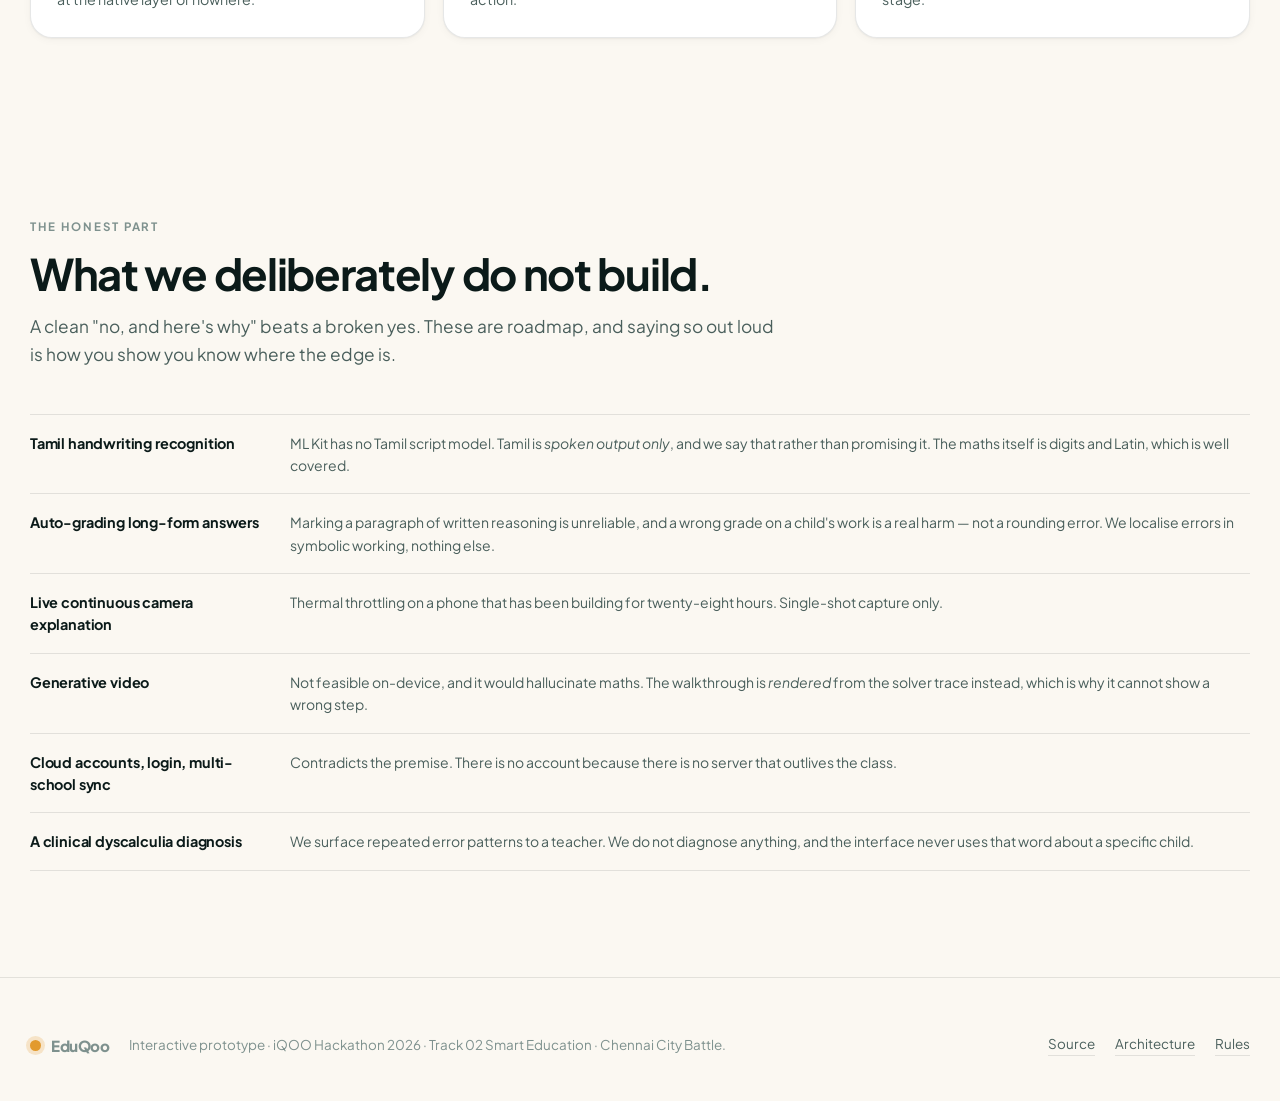
==== commit 928aa8ec: "Scroll the whole flow, in any window, without cramping the phone Three problems with the first pass " ====
--- a/index.html
+++ b/index.html
@@ -18,10 +18,10 @@
 <link rel="preconnect" href="https://fonts.gstatic.com" crossorigin>
 <link href="https://fonts.googleapis.com/css2?family=Plus+Jakarta+Sans:wght@400;500;600;700;800&family=Caveat:wght@500;600;700&family=JetBrains+Mono:wght@400;500;600&family=Newsreader:ital,opsz,wght@0,6..72,400;0,6..72,500;1,6..72,400&display=swap" rel="stylesheet">
 
-<link rel="stylesheet" href="assets/css/tokens.css?v=17">
-<link rel="stylesheet" href="assets/css/site.css?v=17">
-<link rel="stylesheet" href="assets/css/phone.css?v=17">
-<link rel="stylesheet" href="assets/css/doodle.css?v=17">
+<link rel="stylesheet" href="assets/css/tokens.css?v=20">
+<link rel="stylesheet" href="assets/css/site.css?v=20">
+<link rel="stylesheet" href="assets/css/phone.css?v=20">
+<link rel="stylesheet" href="assets/css/doodle.css?v=20">
 </head>
 <body>
 
@@ -132,14 +132,15 @@
         </div>
       </div>
 
-      <p class="stage__caption">
-        <b>Keep scrolling to move through the app</b> — or tap the tabs. Nothing here is a screenshot.
-        <kbd>1</kbd>–<kbd>5</kbd> jump between screens, <kbd>T</kbd> cycles the connectivity tier, <kbd>R</kbd> flips student / teacher.
-      </p>
     </div>
 
     <aside class="rail rail--right"></aside>
    </div>
+
+   <p class="stage__caption">
+     <b>Keep scrolling</b> — the page walks the phone through every screen, student then teacher.
+     <kbd>1</kbd>–<kbd>5</kbd> jump, <kbd>T</kbd> cycles the tier, <kbd>R</kbd> flips the role.
+   </p>
   </div>
  </div>
 </section>
@@ -433,10 +434,10 @@
 
 </main>
 
-<script src="assets/js/data.js?v=17"></script>
-<script src="assets/js/qr.js?v=17"></script>
-<script src="assets/js/icons.js?v=17"></script>
-<script src="assets/js/doodles.js?v=17"></script>
-<script src="assets/js/app.js?v=17"></script>
+<script src="assets/js/data.js?v=20"></script>
+<script src="assets/js/qr.js?v=20"></script>
+<script src="assets/js/icons.js?v=20"></script>
+<script src="assets/js/doodles.js?v=20"></script>
+<script src="assets/js/app.js?v=20"></script>
 </body>
 </html>
--- a/assets/css/site.css
+++ b/assets/css/site.css
@@ -246,9 +246,12 @@
 
 /* ------------------------------------------------------------
    Scroll-driven stage
-   The track gives the scroll distance; the pin holds the phone
-   still while the page moves it through one screen per segment.
-   Only engages where there is room for it — see the media query.
+   The track supplies the scroll distance; the pin holds the stage
+   still while the page walks the phone through every screen.
+
+   The whole grid is scaled to fit the window rather than the device
+   being narrowed — the in-app type is fixed-px, so shrinking the
+   frame alone would crush the layout inside it.
    ------------------------------------------------------------ */
 .stage__track { position: relative; }
 .stage__pin   { position: relative; }
@@ -257,23 +260,22 @@
 .stage__dots {
   position: absolute; right: 18px; top: 50%; transform: translateY(-50%);
   z-index: 4;
-  display: none; flex-direction: column; gap: 4px;
+  display: none; flex-direction: column; gap: 2px;
 }
 .sdot {
   position: relative;
   display: flex; align-items: center;
   background: none; border: 0; cursor: pointer;
-  padding: 7px 2px; color: var(--ink-40);
-  font-size: .7rem; font-weight: 700; letter-spacing: .1em; text-transform: uppercase;
+  padding: 6px 2px; color: var(--ink-40);
+  font-size: .68rem; font-weight: 700; letter-spacing: .1em; text-transform: uppercase;
   transition: color var(--dur-2) var(--ease);
 }
 .sdot i {
-  width: 22px; height: 2px; border-radius: 999px; flex: none;
+  width: 20px; height: 2px; border-radius: 999px; flex: none;
   background: var(--ink-20);
   transition: background var(--dur-2) var(--ease), width var(--dur-3) var(--ease-out);
 }
-/* the label floats to the left of the bar so the rail itself stays
-   narrow and never reserves width beside the right-hand annotations */
+/* the label floats left of the bar so the rail never reserves width */
 .sdot span {
   position: absolute; right: calc(100% + 10px); top: 50%;
   transform: translateY(-50%) translateX(-5px);
@@ -285,35 +287,46 @@
 }
 .sdot:hover { color: var(--ink); }
 .sdot:hover span { opacity: 1; transform: translateY(-50%); }
-.sdot.is-on { color: var(--ink); }
-.sdot.is-on i { background: var(--amber); width: 34px; }
-
-/* a nudge that fades once you have started scrolling the stage */
-.stage__nudge {
-  position: absolute; left: 50%; bottom: 18px; transform: translateX(-50%);
-  z-index: 4; display: none; align-items: center; gap: 8px;
-  font-size: .74rem; font-weight: 700; letter-spacing: .06em; text-transform: uppercase;
-  color: var(--ink-40);
-  transition: opacity var(--dur-3) var(--ease);
-}
-.stage__nudge svg { width: 14px; height: 14px; animation: nudge 1.8s var(--ease-soft) infinite; }
-@keyframes nudge { 0%,100% { transform: translateY(-2px); } 50% { transform: translateY(3px); } }
-.stage__nudge.is-gone { opacity: 0; }
-
-@media (min-width: 1041px) and (min-height: 700px) {
+.sdot.is-on i { background: var(--amber); width: 32px; }
+/* the role divider between the student run and the teacher run */
+.sdot--split { margin-top: 12px; }
+.sdot--split::before {
+  content: ""; position: absolute; left: 0; right: 0; top: -7px;
+  height: 1px; background: var(--hairline);
+}
+
+/* pin only where the three-column stage actually exists — below
+   1041px the grid stacks and there is nothing to hold still. */
+@media (min-width: 1041px) and (min-height: 520px) {
   .stage { padding: 0; min-height: 0; }
-  .stage__track { height: calc(100vh + var(--screens, 5) * 70vh); }
+  .stage__track { height: calc(100vh + var(--screens, 8) * 50vh); }
+
   .stage__pin {
-    position: sticky; top: 0; height: 100vh;
-    padding-top: 56px;            /* clear the sticky nav */
-    display: flex; align-items: center;
+    position: sticky; top: 0;
+    height: 100vh; height: 100svh;
     overflow: hidden;
   }
-  .stage__grid { width: min(1330px, calc(100% - 96px)); }
+
+  /* absolutely centred rather than flex-centred: an item taller than
+     its flex container gets clamped to the start in some engines. */
+  .stage__pin .stage__grid {
+    position: absolute; left: 50%;
+    /* centred in the band between the sticky nav and the caption,
+       not in the raw viewport */
+    top: calc(50% + 10px);
+    width: min(1330px, calc(100% - 104px));
+    align-items: center;
+    transform: translate(-50%, -50%) scale(var(--fit, 1));
+    transform-origin: center center;
+  }
+
   .stage__dots { display: flex; }
-  .stage__nudge { display: flex; }
-  .rail { min-height: 0; padding-top: 0; justify-content: center; }
-  .stage__caption { font-size: .78rem; }
+  .rail { min-height: 0; padding-top: 0; }
+
+  .stage__caption {
+    position: absolute; left: 50%; bottom: 12px; transform: translateX(-50%);
+    z-index: 4; max-width: 620px; font-size: .76rem;
+  }
 }
 
 /* big hand-drawn scene behind everything */
--- a/assets/css/phone.css
+++ b/assets/css/phone.css
@@ -1072,9 +1072,3 @@
 .ocr__edit svg { width: 11px; height: 11px; }
 .ocr__edit:hover { background: var(--paper-2); color: var(--ink); }
 
-/* fit the device to the pinned viewport on the scroll-driven stage.
-   Lives here, not in site.css, because phone.css loads later and would
-   otherwise win with the plain `.phone { --w: 372px }` above. */
-@media (min-width: 1041px) and (min-height: 700px) {
-  .stage__pin .phone { --w: min(372px, calc((100vh - 236px) / 2.1290)); }
-}
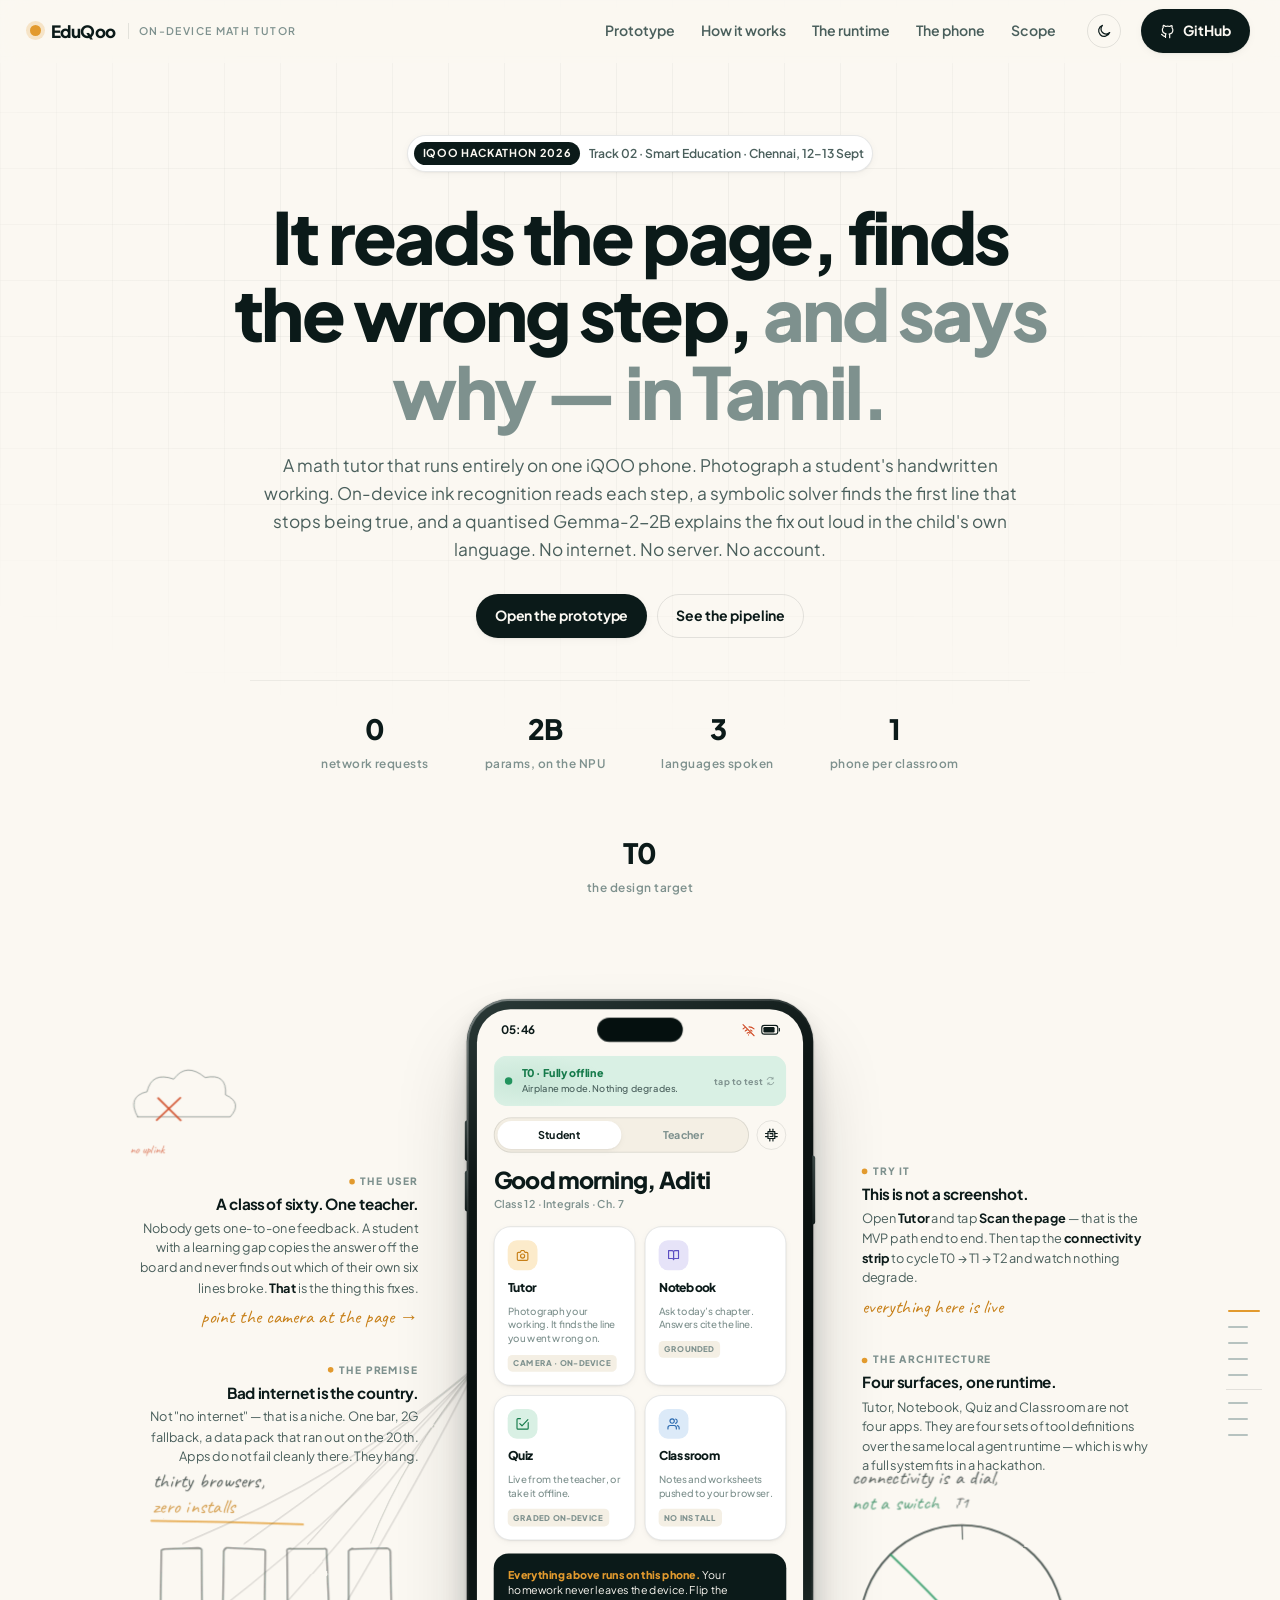
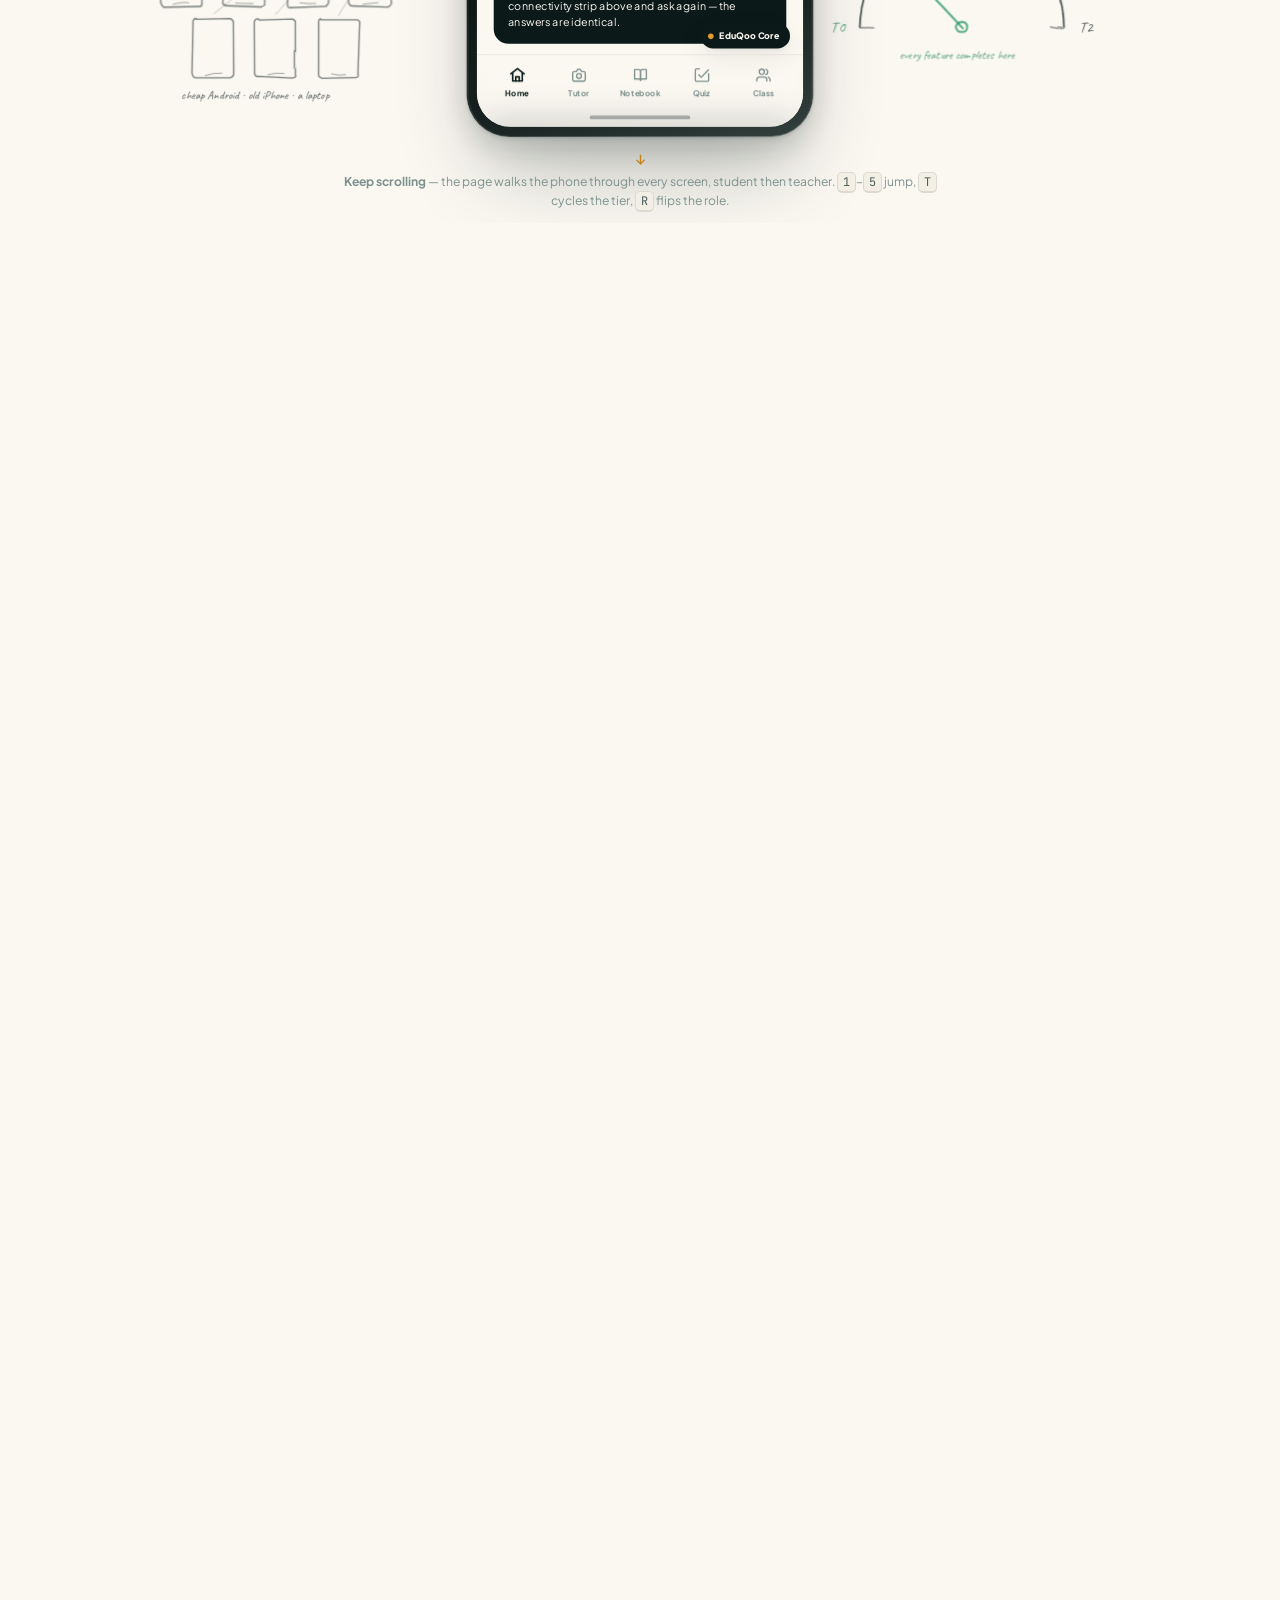
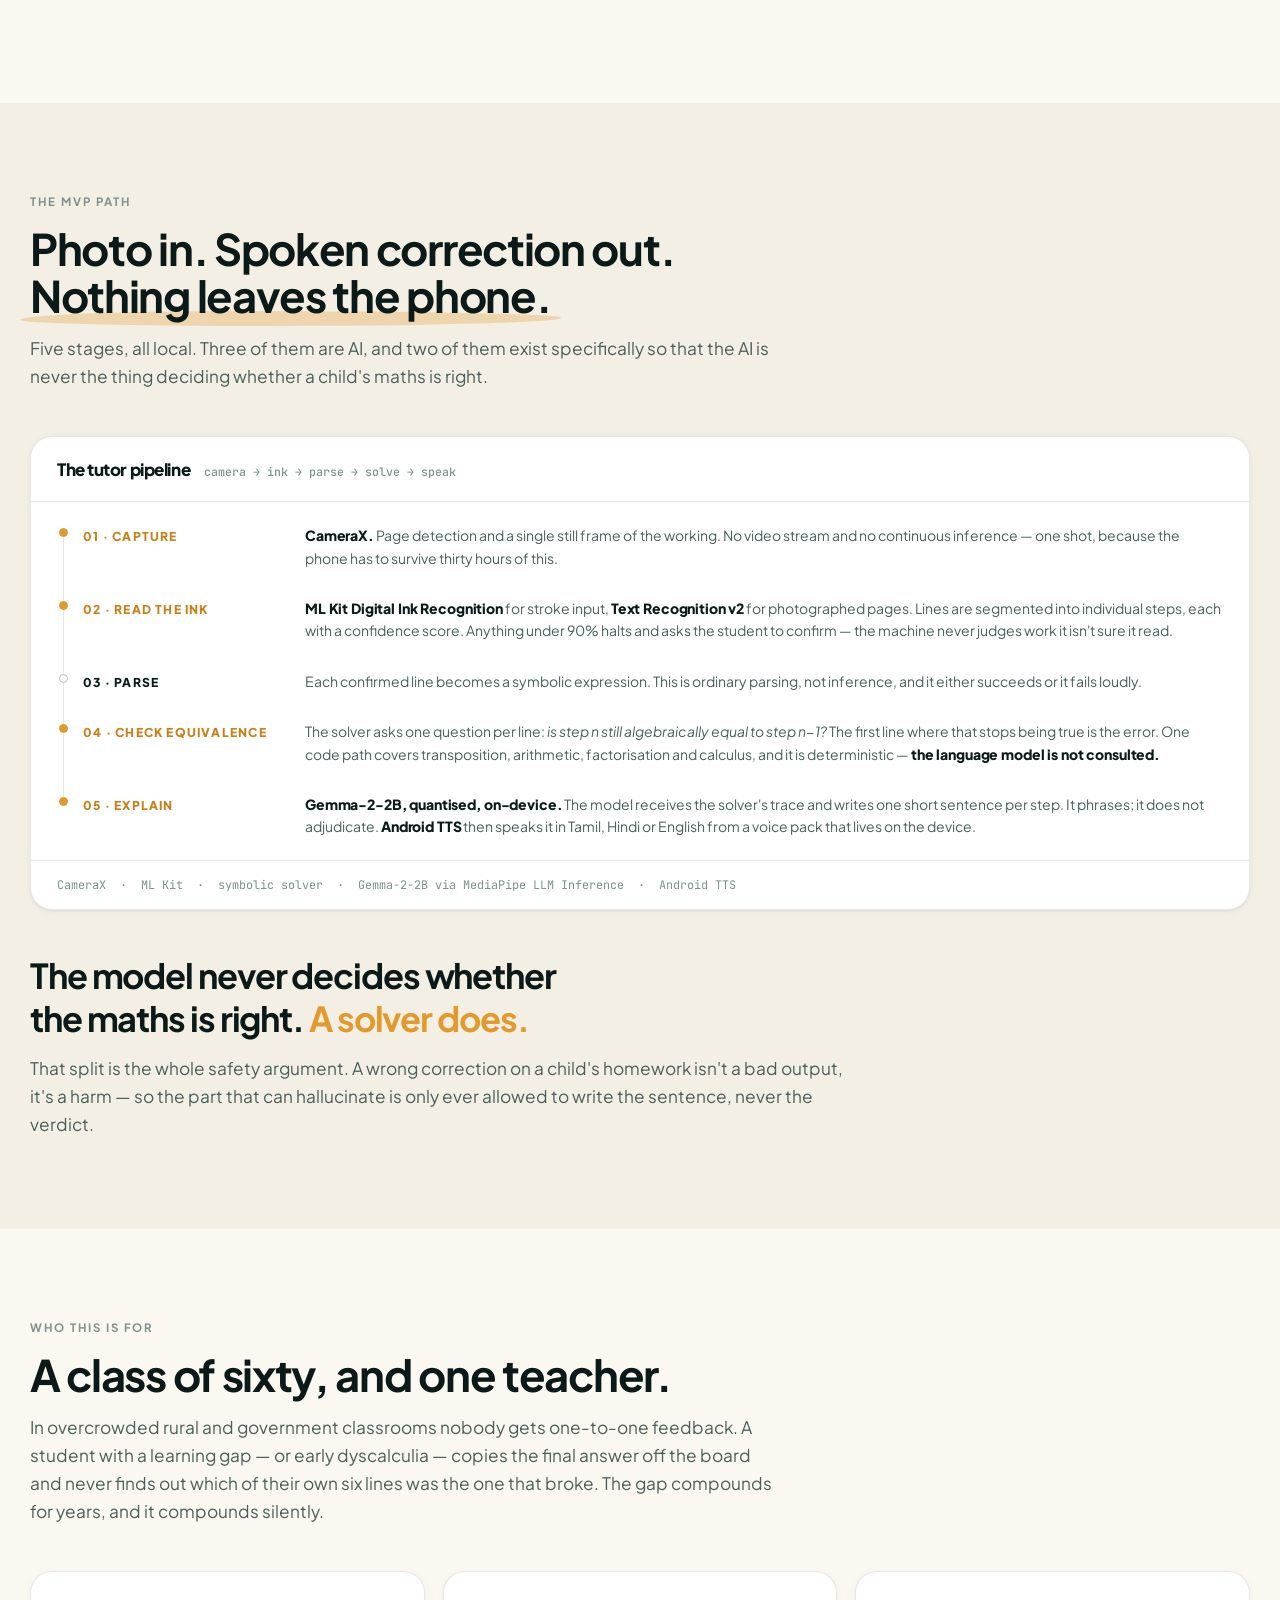
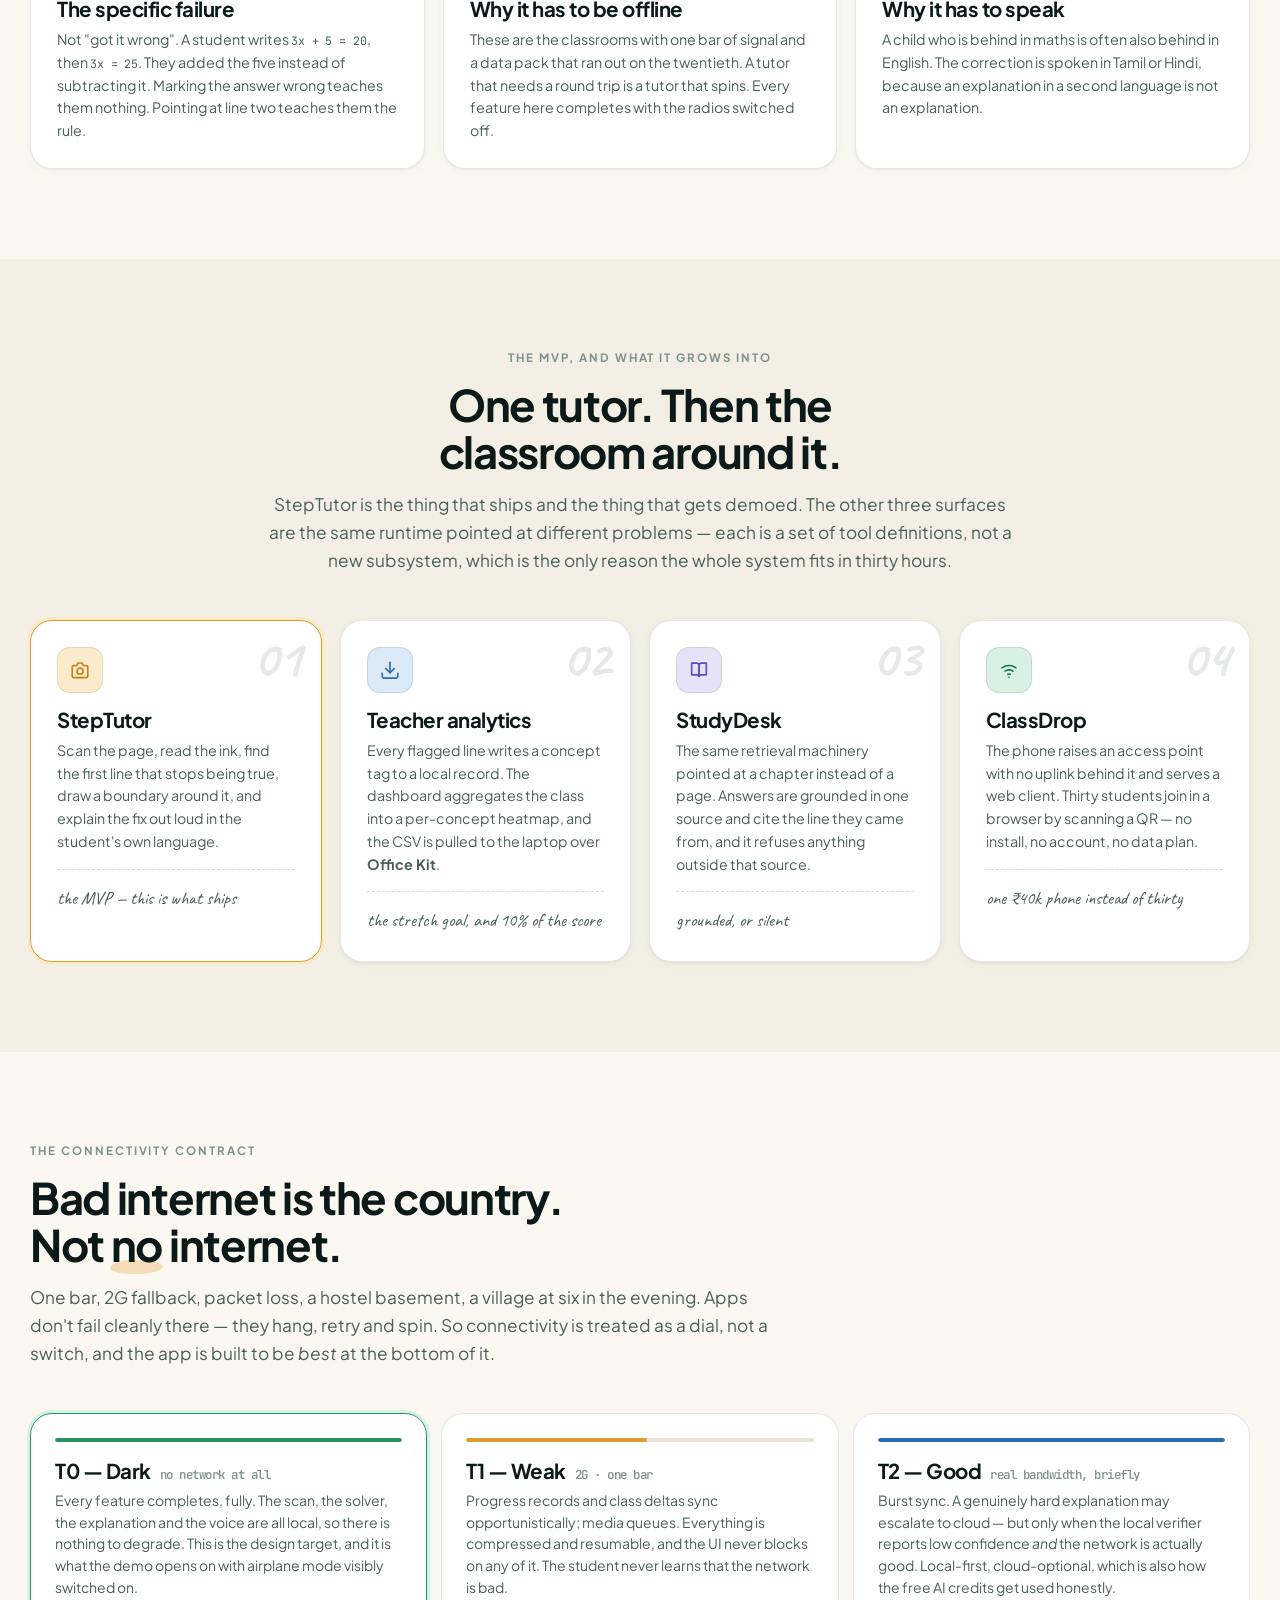
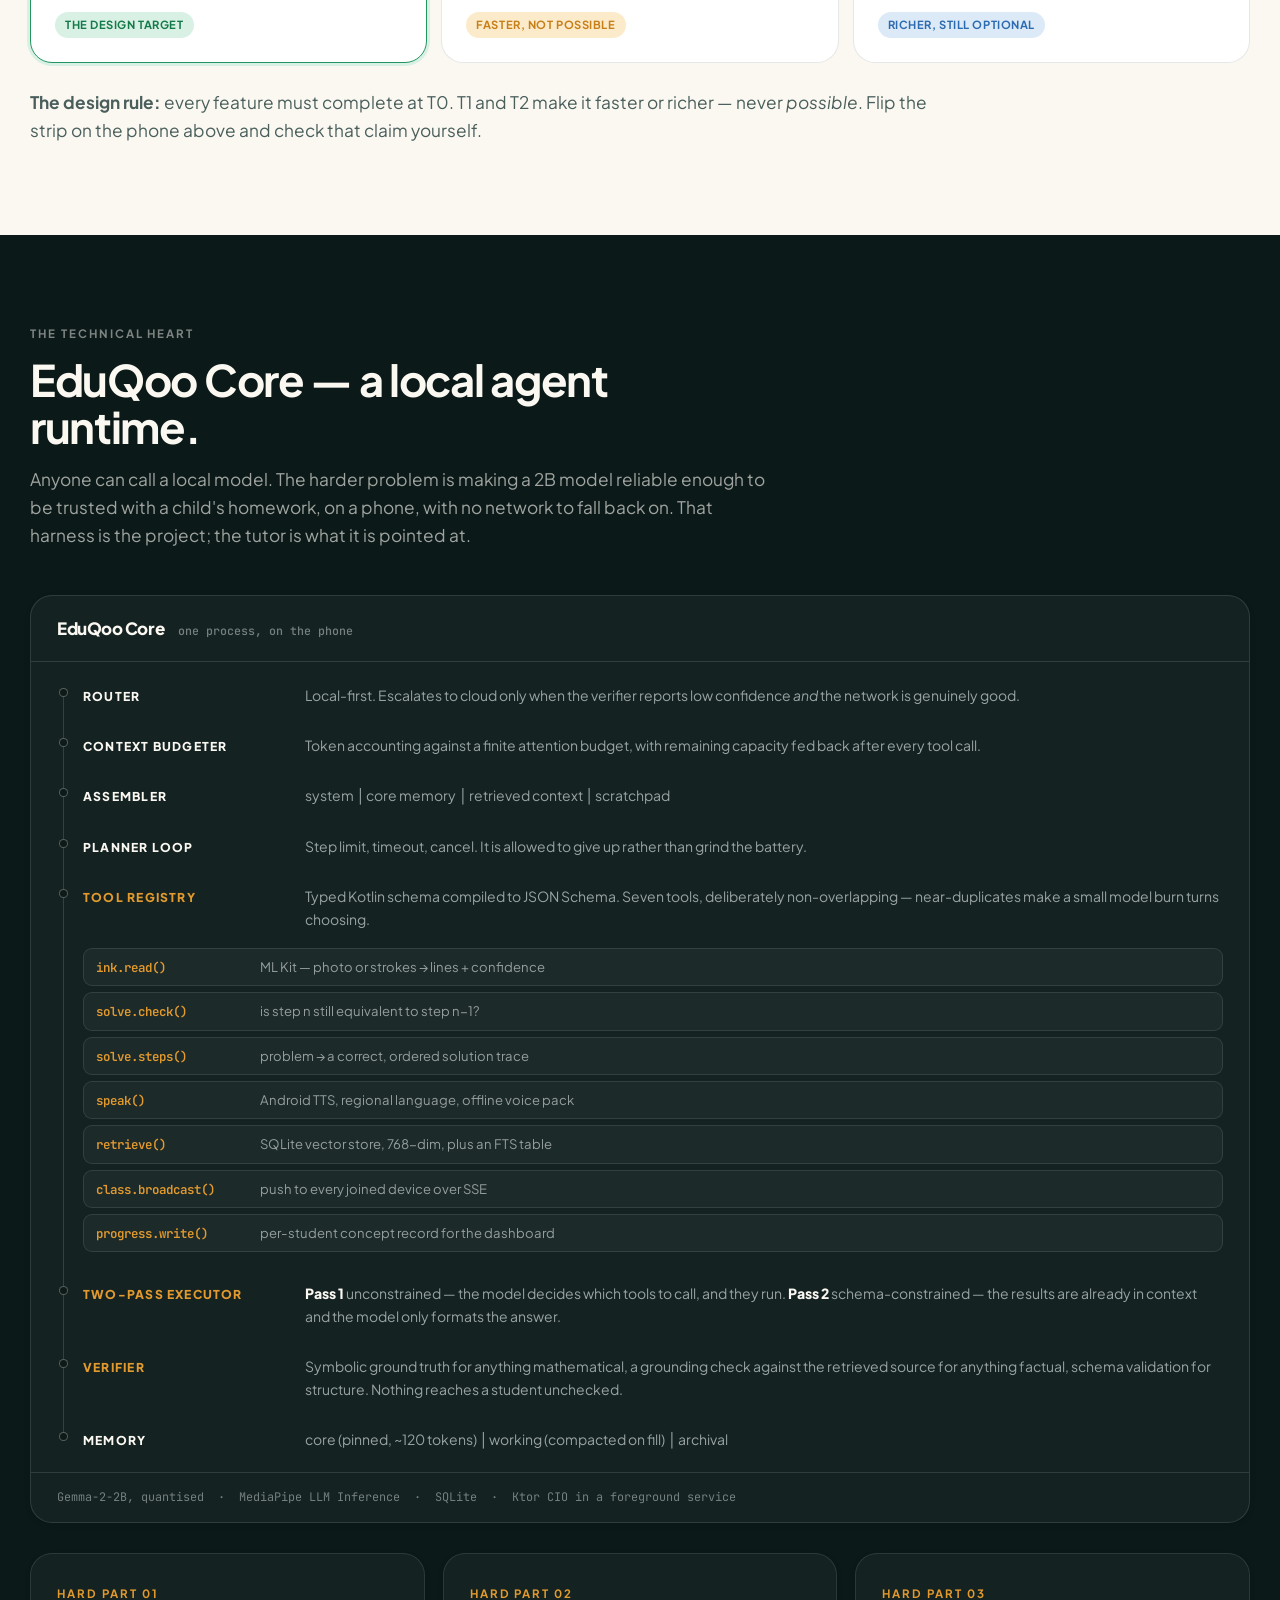
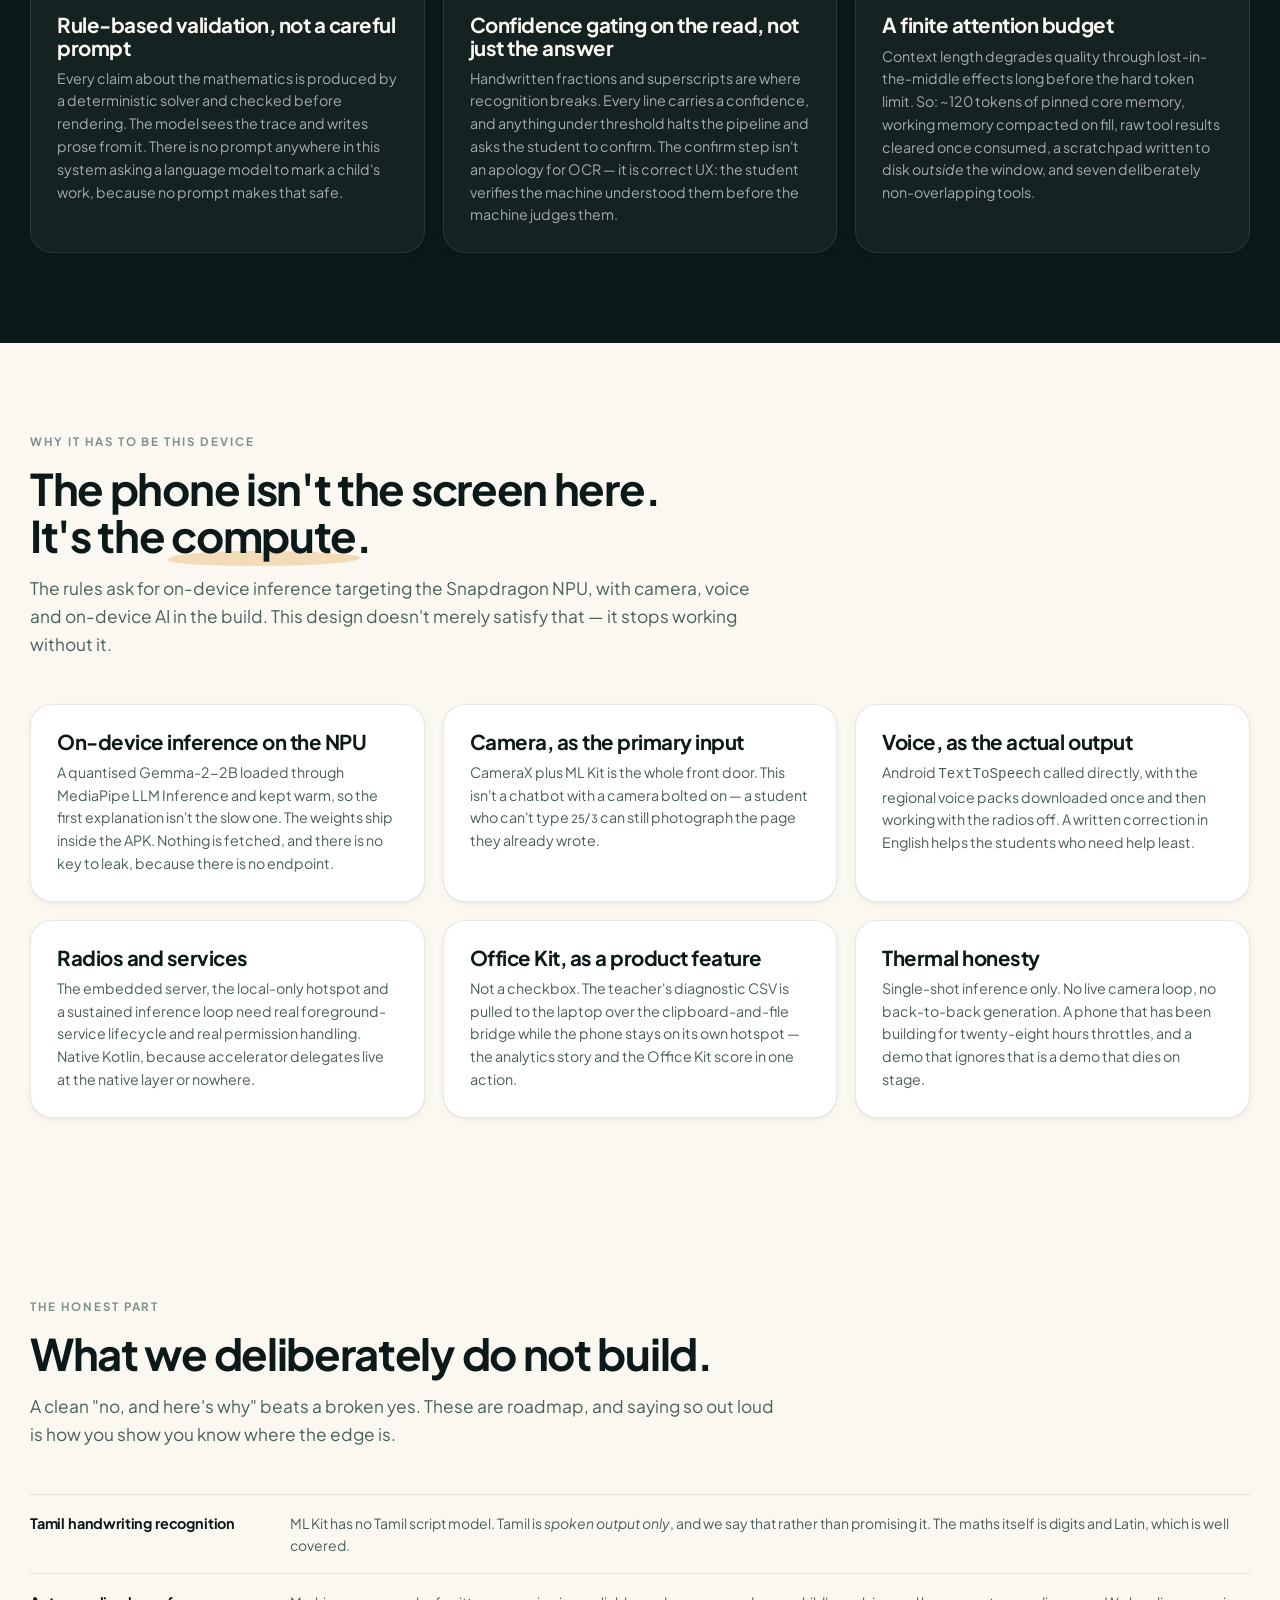
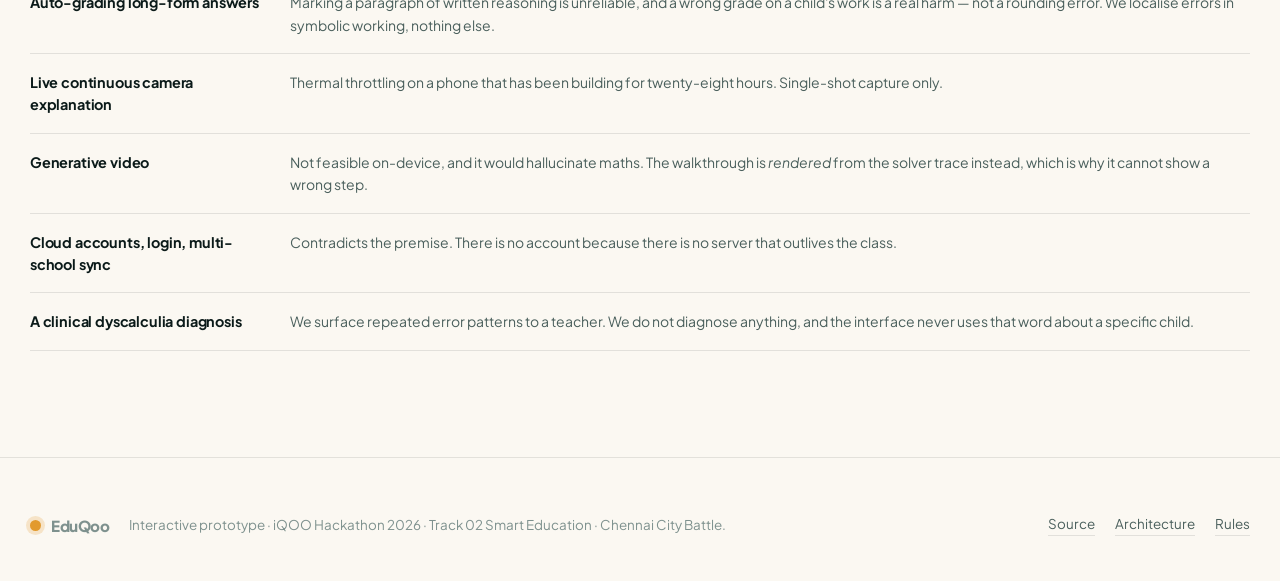
==== commit 6260f0dd: "Stop screens stacking, and let the wheel through the phone Three separate faults behind the stacking" ====
--- a/index.html
+++ b/index.html
@@ -18,10 +18,10 @@
 <link rel="preconnect" href="https://fonts.gstatic.com" crossorigin>
 <link href="https://fonts.googleapis.com/css2?family=Plus+Jakarta+Sans:wght@400;500;600;700;800&family=Caveat:wght@500;600;700&family=JetBrains+Mono:wght@400;500;600&family=Newsreader:ital,opsz,wght@0,6..72,400;0,6..72,500;1,6..72,400&display=swap" rel="stylesheet">
 
-<link rel="stylesheet" href="assets/css/tokens.css?v=20">
-<link rel="stylesheet" href="assets/css/site.css?v=20">
-<link rel="stylesheet" href="assets/css/phone.css?v=20">
-<link rel="stylesheet" href="assets/css/doodle.css?v=20">
+<link rel="stylesheet" href="assets/css/tokens.css?v=24">
+<link rel="stylesheet" href="assets/css/site.css?v=24">
+<link rel="stylesheet" href="assets/css/phone.css?v=24">
+<link rel="stylesheet" href="assets/css/doodle.css?v=24">
 </head>
 <body>
 
@@ -138,6 +138,9 @@
    </div>
 
    <p class="stage__caption">
+     <span class="stage__cue" aria-hidden="true">
+       <svg viewBox="0 0 24 24" fill="none" stroke="currentColor" stroke-width="2.2" stroke-linecap="round" stroke-linejoin="round"><path d="M12 5v14"/><path d="M6 13l6 6 6-6"/></svg>
+     </span>
      <b>Keep scrolling</b> — the page walks the phone through every screen, student then teacher.
      <kbd>1</kbd>–<kbd>5</kbd> jump, <kbd>T</kbd> cycles the tier, <kbd>R</kbd> flips the role.
    </p>
@@ -434,10 +437,10 @@
 
 </main>
 
-<script src="assets/js/data.js?v=20"></script>
-<script src="assets/js/qr.js?v=20"></script>
-<script src="assets/js/icons.js?v=20"></script>
-<script src="assets/js/doodles.js?v=20"></script>
-<script src="assets/js/app.js?v=20"></script>
+<script src="assets/js/data.js?v=24"></script>
+<script src="assets/js/qr.js?v=24"></script>
+<script src="assets/js/icons.js?v=24"></script>
+<script src="assets/js/doodles.js?v=24"></script>
+<script src="assets/js/app.js?v=24"></script>
 </body>
 </html>
--- a/assets/css/site.css
+++ b/assets/css/site.css
@@ -256,6 +256,8 @@
 .stage__track { position: relative; }
 .stage__pin   { position: relative; }
 
+.stage__cue { display: none; }
+
 /* the screen rail */
 .stage__dots {
   position: absolute; right: 18px; top: 50%; transform: translateY(-50%);
@@ -299,7 +301,9 @@
    1041px the grid stacks and there is nothing to hold still. */
 @media (min-width: 1041px) and (min-height: 520px) {
   .stage { padding: 0; min-height: 0; }
-  .stage__track { height: calc(100vh + var(--screens, 8) * 50vh); }
+  /* 65vh per segment: one wheel gesture is ~400px, so a segment has to be
+     comfortably longer than that or a single flick skips a screen. */
+  .stage__track { height: calc(100vh + var(--screens, 8) * 65vh); }
 
   .stage__pin {
     position: sticky; top: 0;
@@ -313,7 +317,7 @@
     position: absolute; left: 50%;
     /* centred in the band between the sticky nav and the caption,
        not in the raw viewport */
-    top: calc(50% + 10px);
+    top: calc(50% + var(--band-shift, 0px));
     width: min(1330px, calc(100% - 104px));
     align-items: center;
     transform: translate(-50%, -50%) scale(var(--fit, 1));
@@ -327,6 +331,18 @@
     position: absolute; left: 50%; bottom: 12px; transform: translateX(-50%);
     z-index: 4; max-width: 620px; font-size: .76rem;
   }
+  /* the scroll cue, which fades as soon as the stage starts moving */
+  .stage__cue {
+    display: block; width: 15px; height: 15px;
+    margin: 0 auto 5px; color: var(--amber-2);
+    transition: opacity var(--dur-3) var(--ease);
+  }
+  .stage__cue svg { width: 100%; height: 100%; animation: cueBob 1.9s var(--ease-soft) infinite; }
+  @keyframes cueBob {
+    0%, 100% { transform: translateY(-2px); opacity: .5; }
+    50%      { transform: translateY(3px);  opacity: 1; }
+  }
+  .stage__caption.is-moved .stage__cue { opacity: 0; }
 }
 
 /* big hand-drawn scene behind everything */
--- a/assets/css/phone.css
+++ b/assets/css/phone.css
@@ -124,7 +124,11 @@
 .view {
   position: absolute; inset: 0;
   overflow-y: auto; overflow-x: hidden;
-  overscroll-behavior: contain;
+  /* auto, not contain: the phone sits dead centre of the pinned stage, so
+     `contain` swallowed the wheel and the page would not scroll on. Once a
+     screen reaches its end the scroll chains out to the page again. */
+  overscroll-behavior-y: auto;
+  overscroll-behavior-x: contain;
   padding: 6px 18px 62px;
   -webkit-overflow-scrolling: touch;
   scrollbar-width: none;
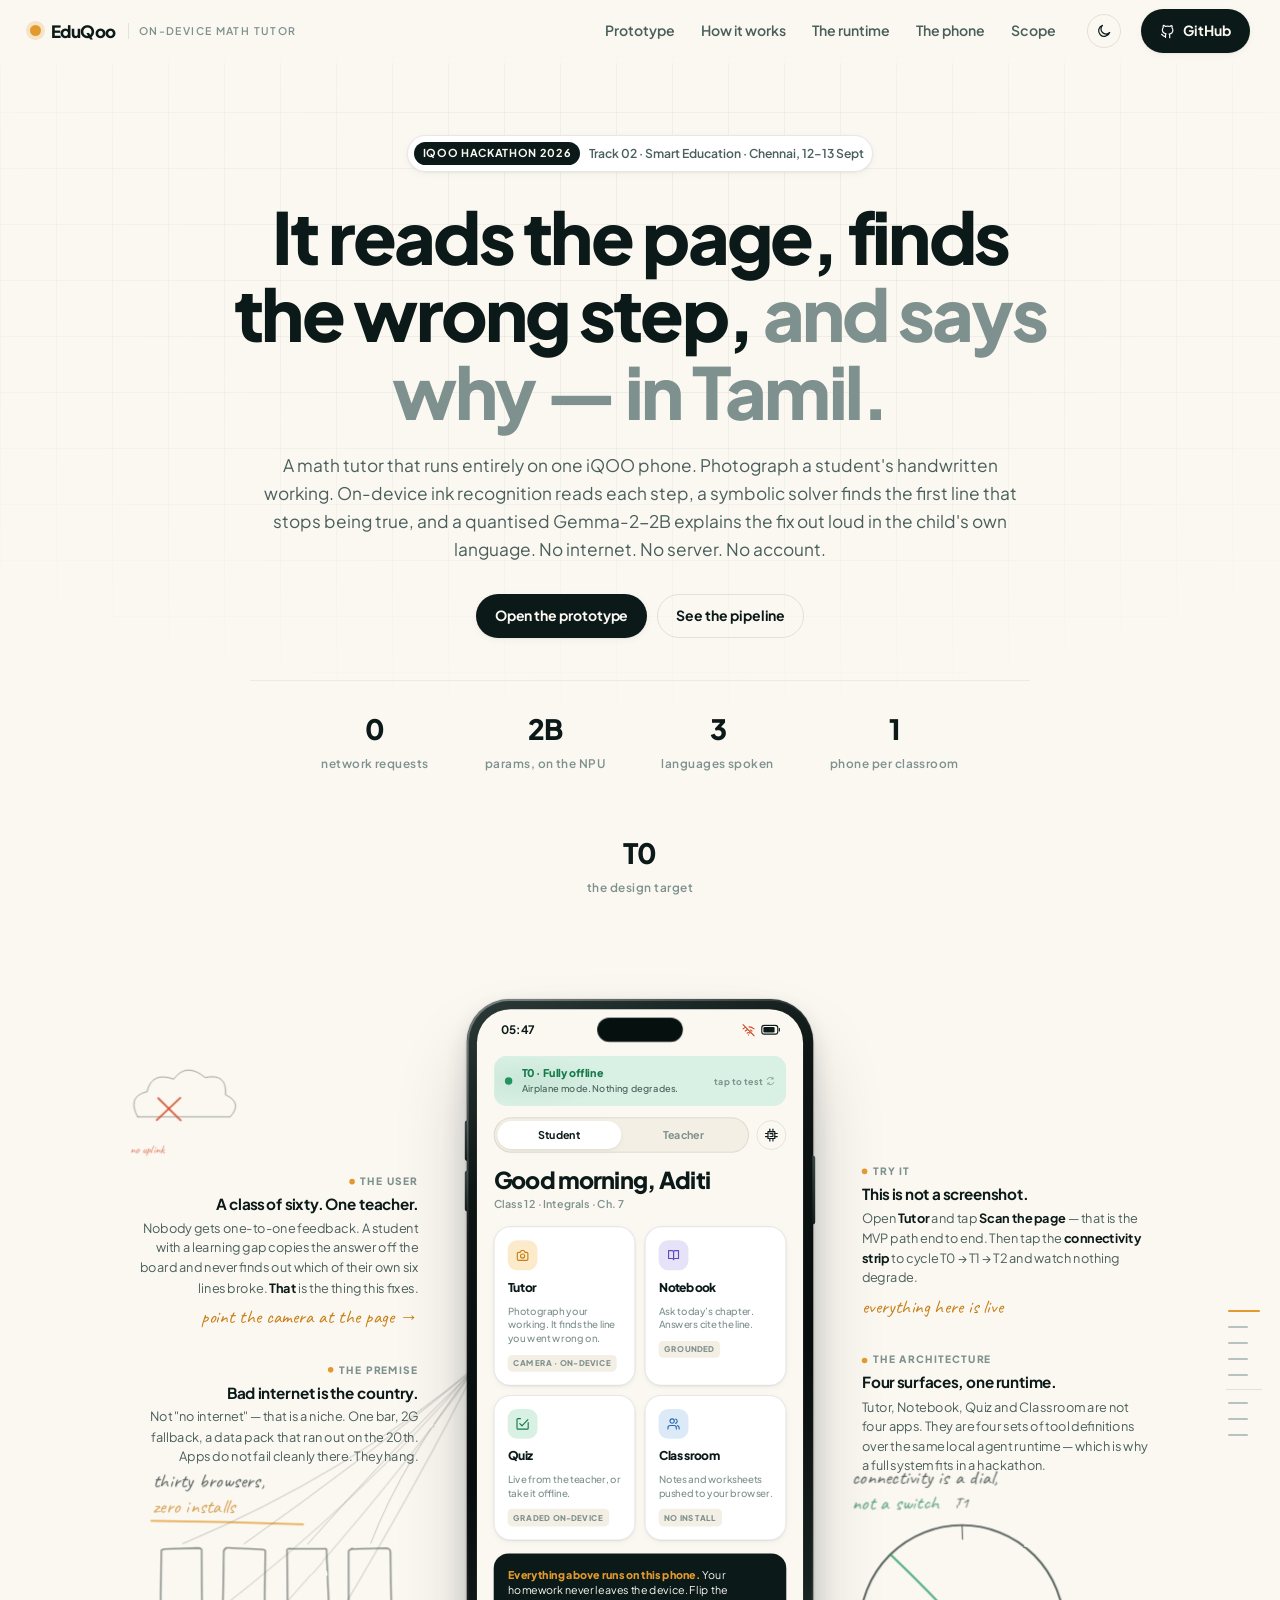
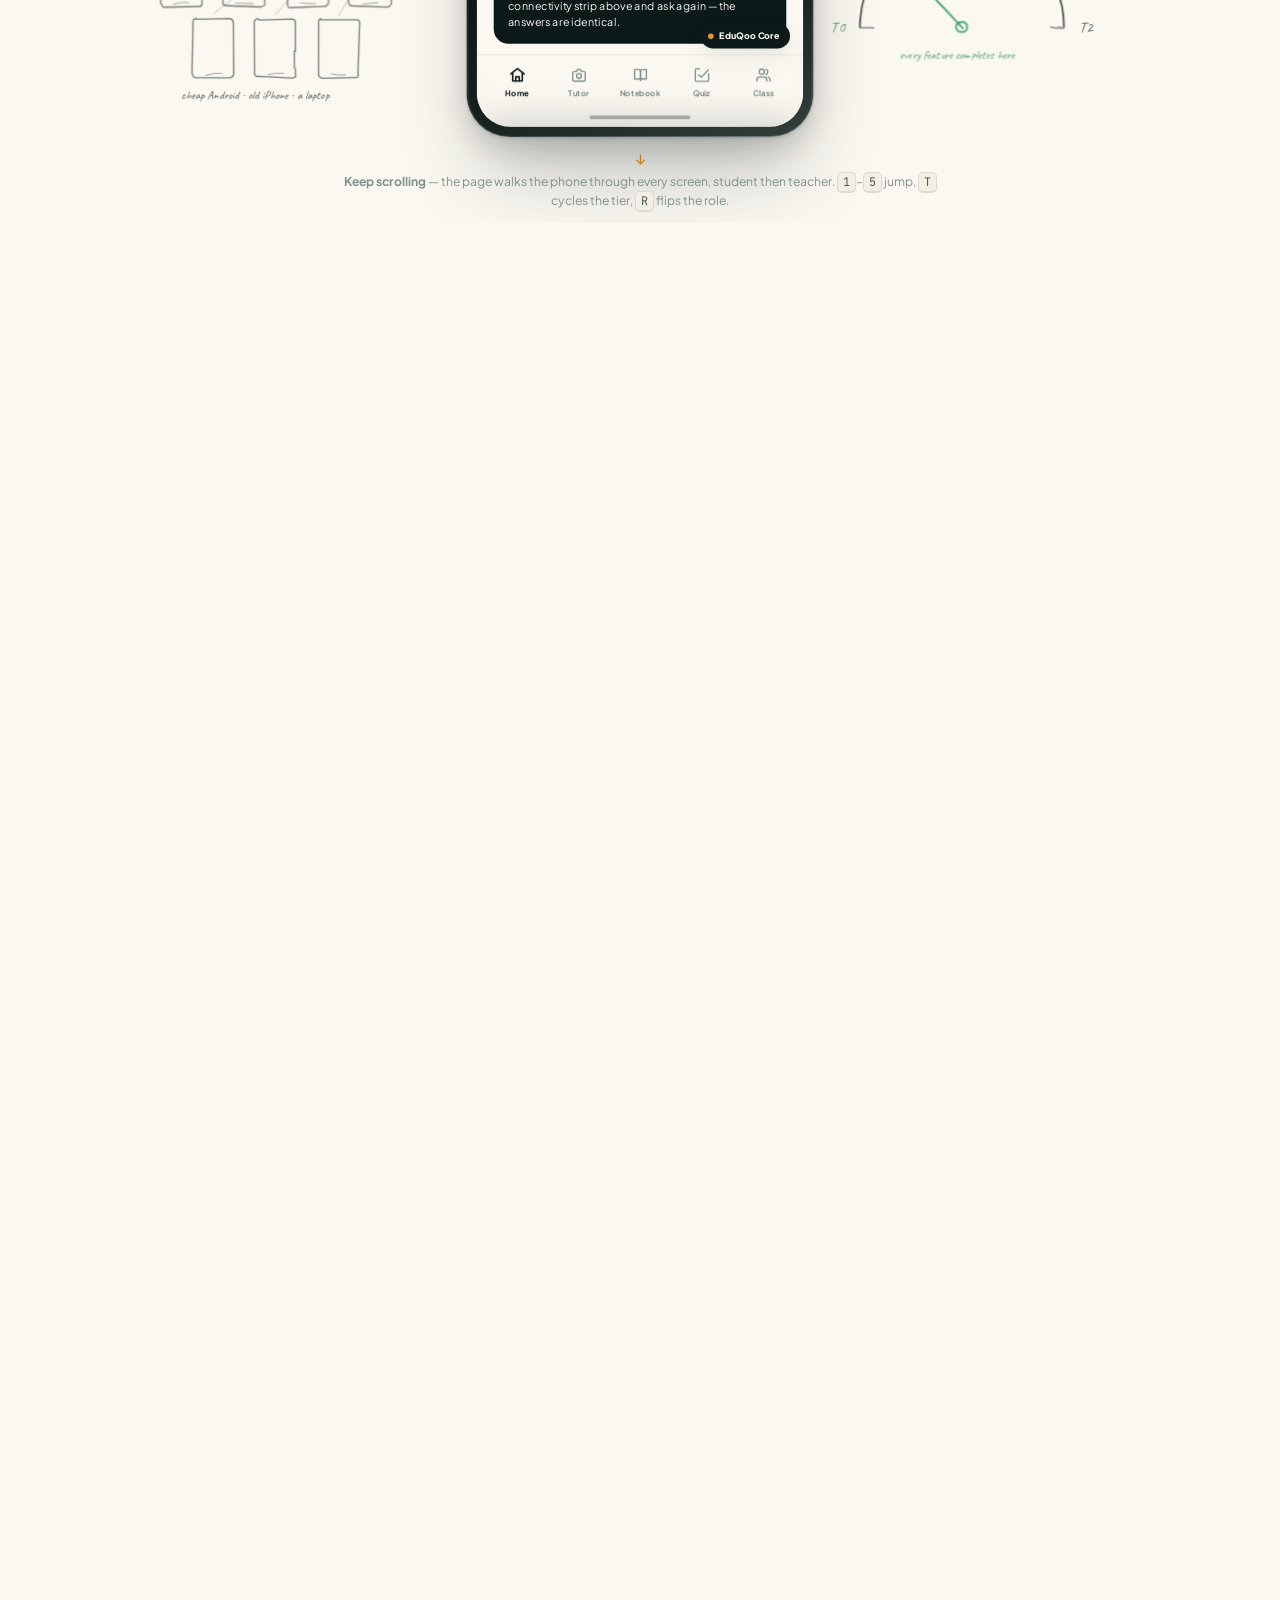
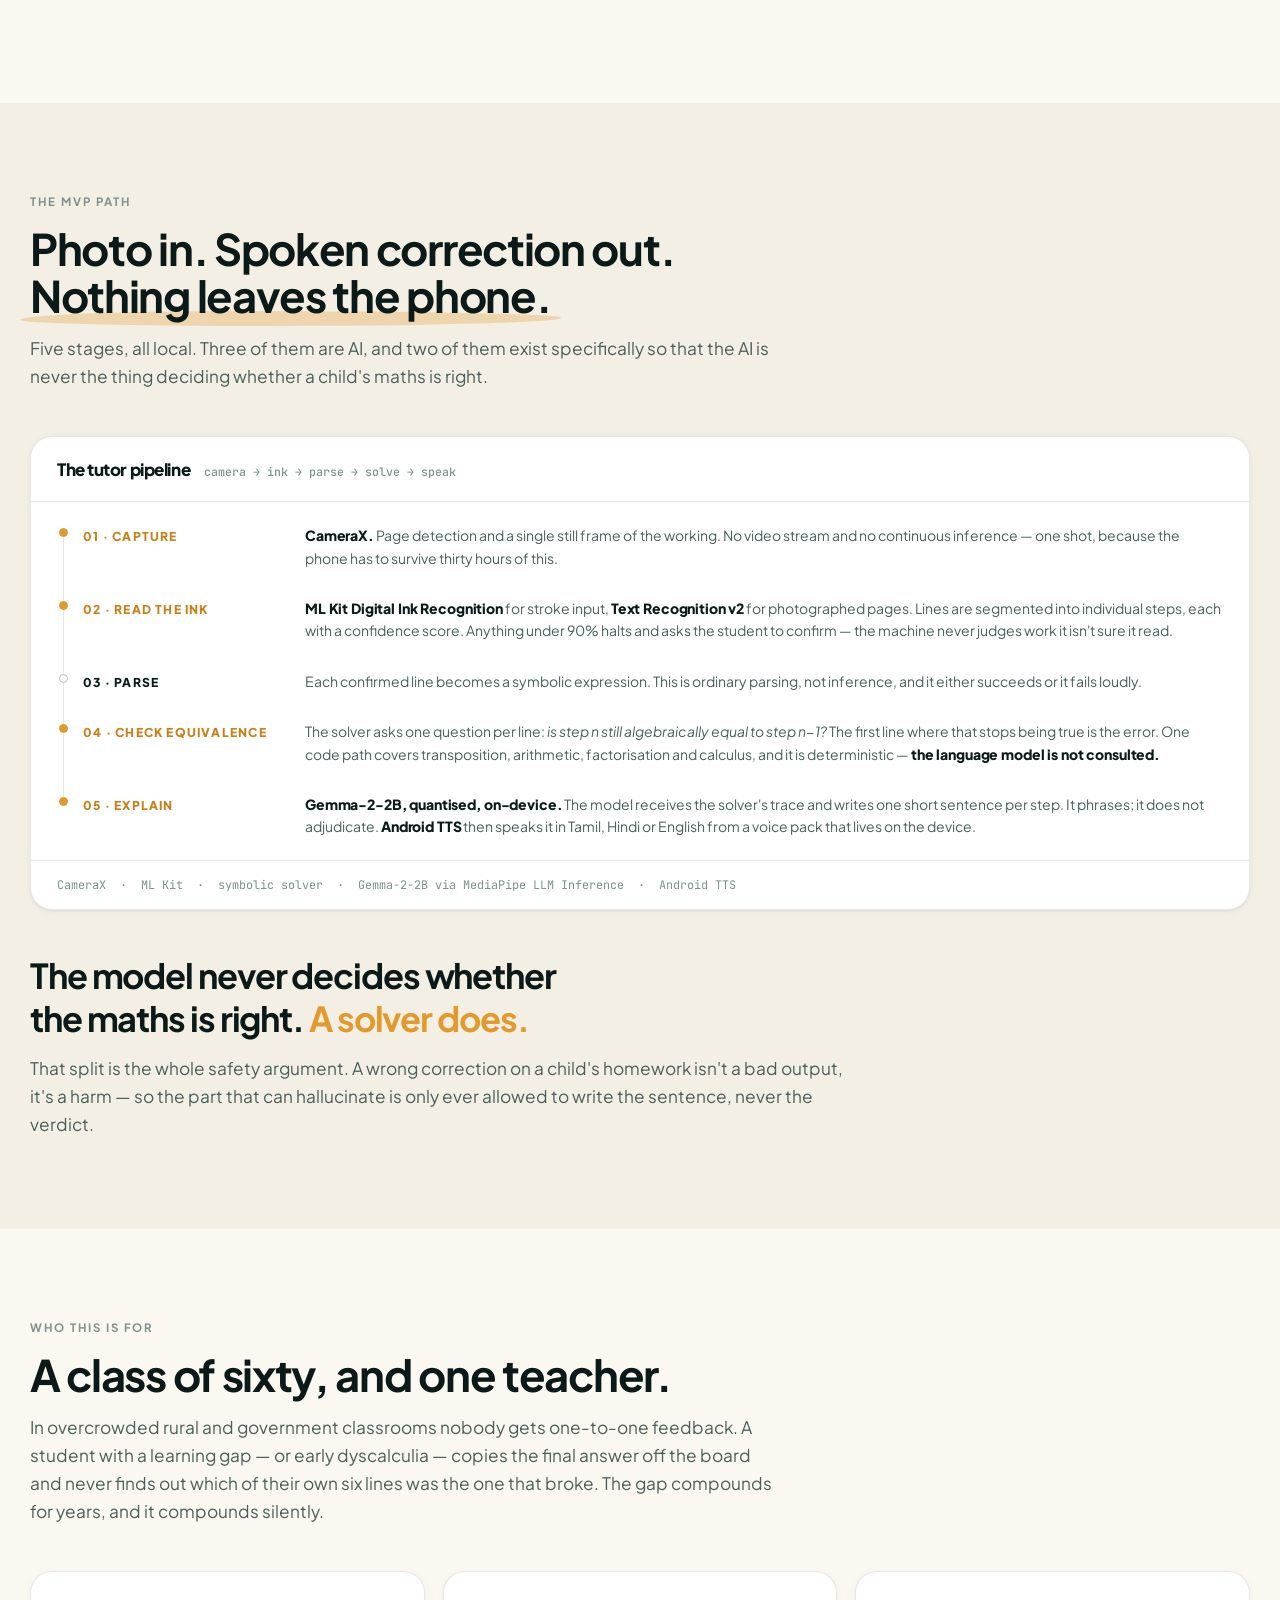
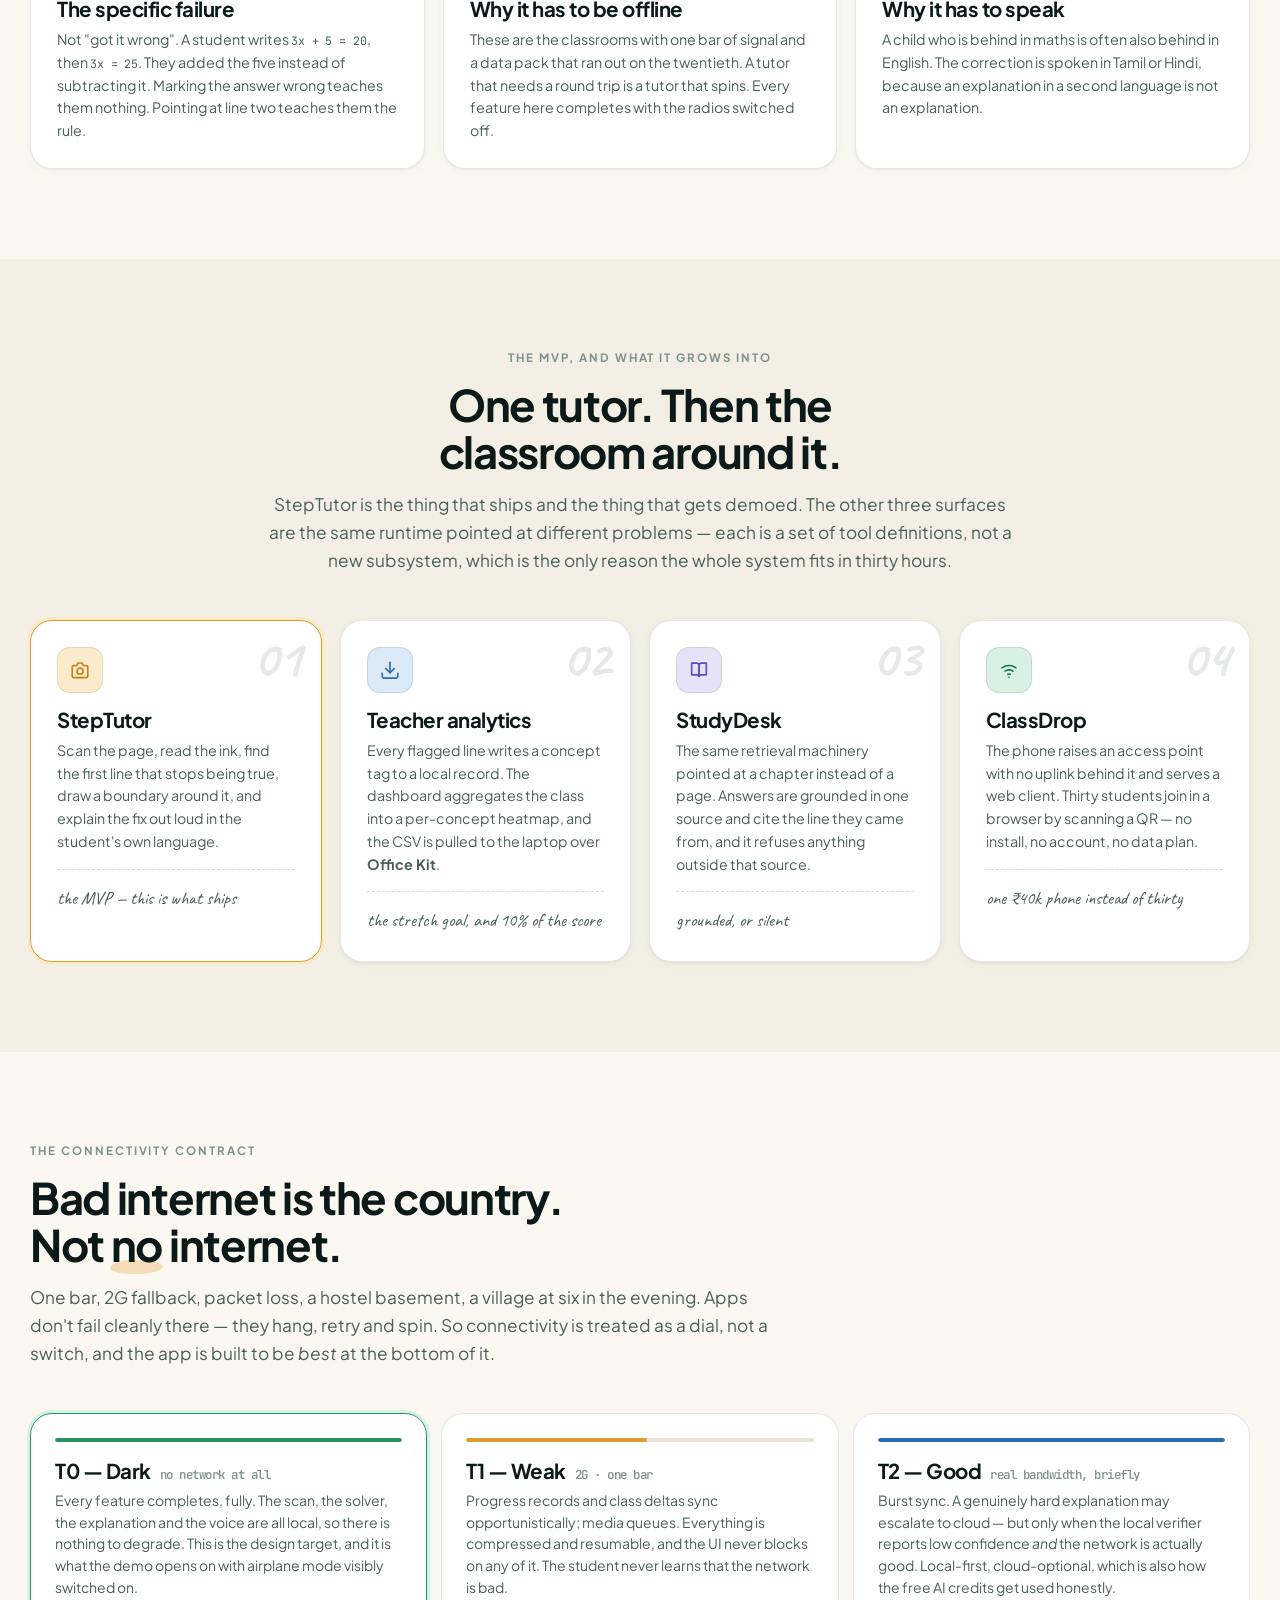
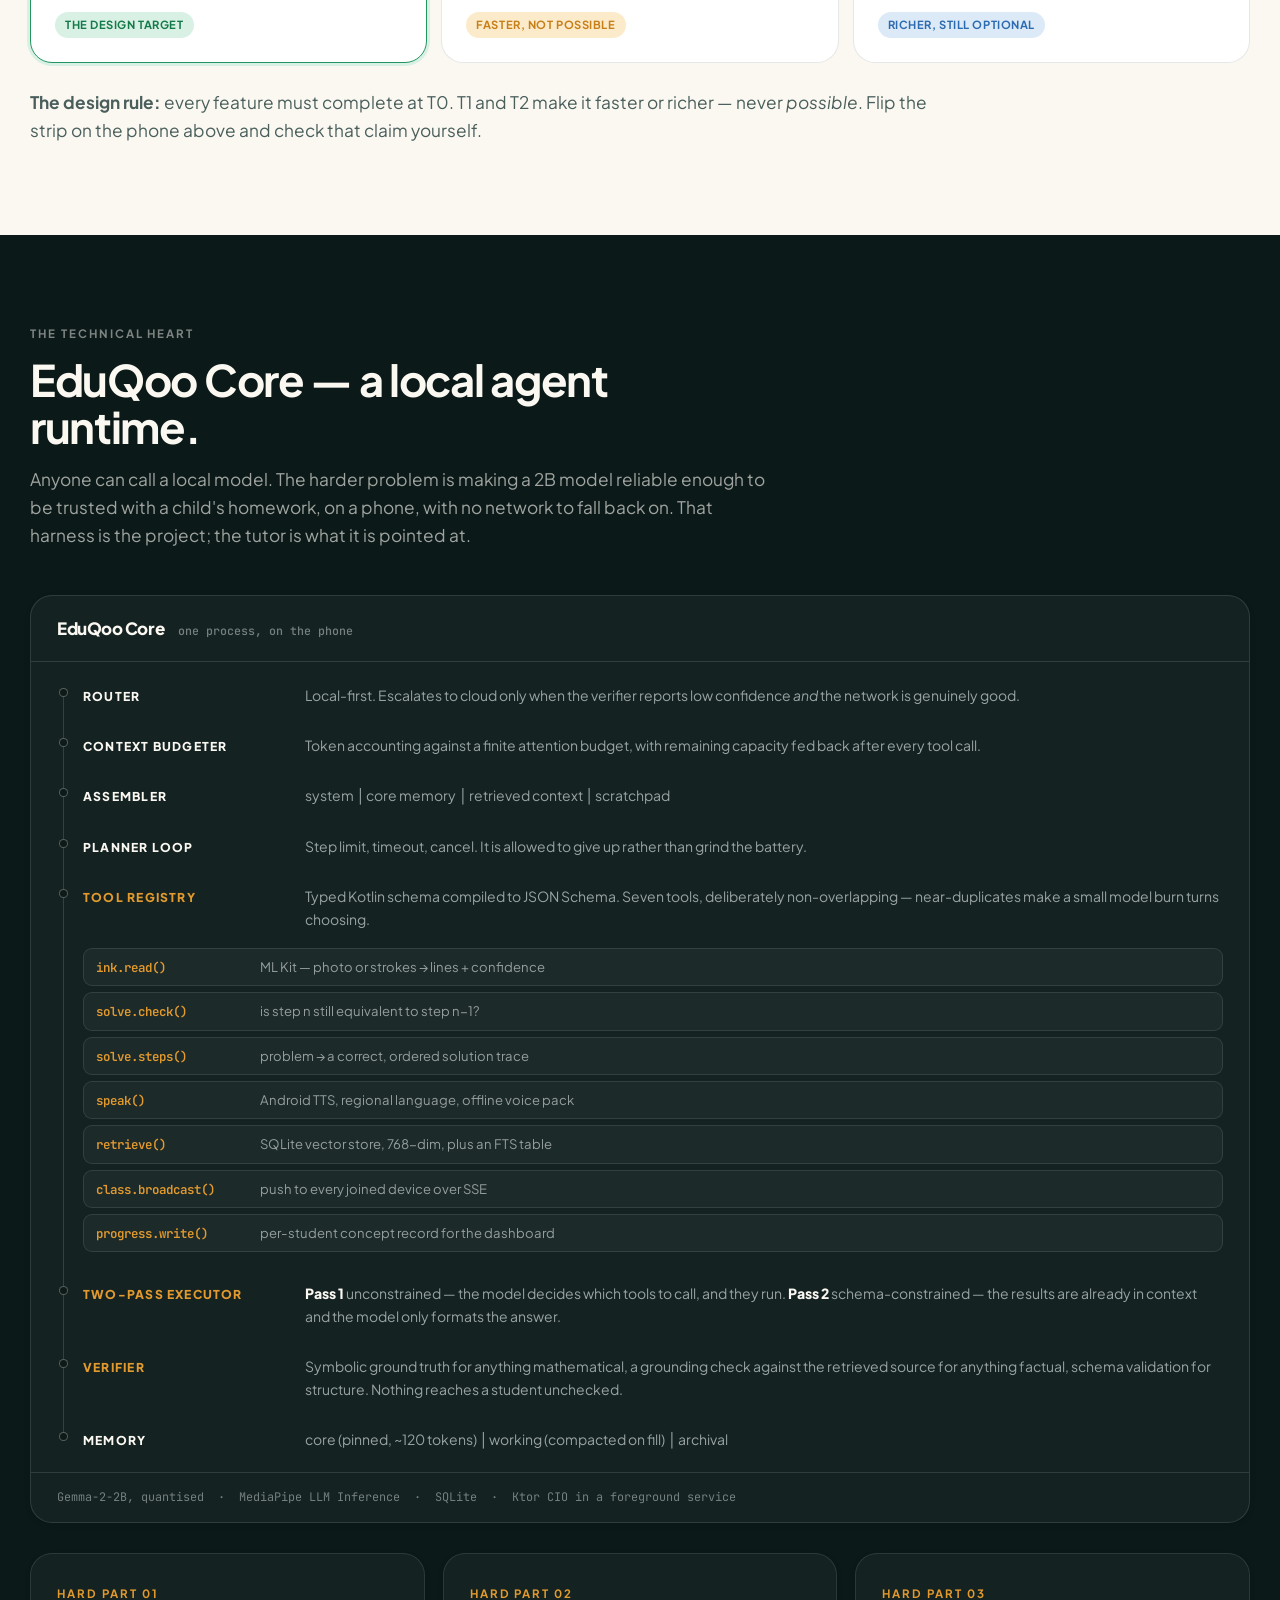
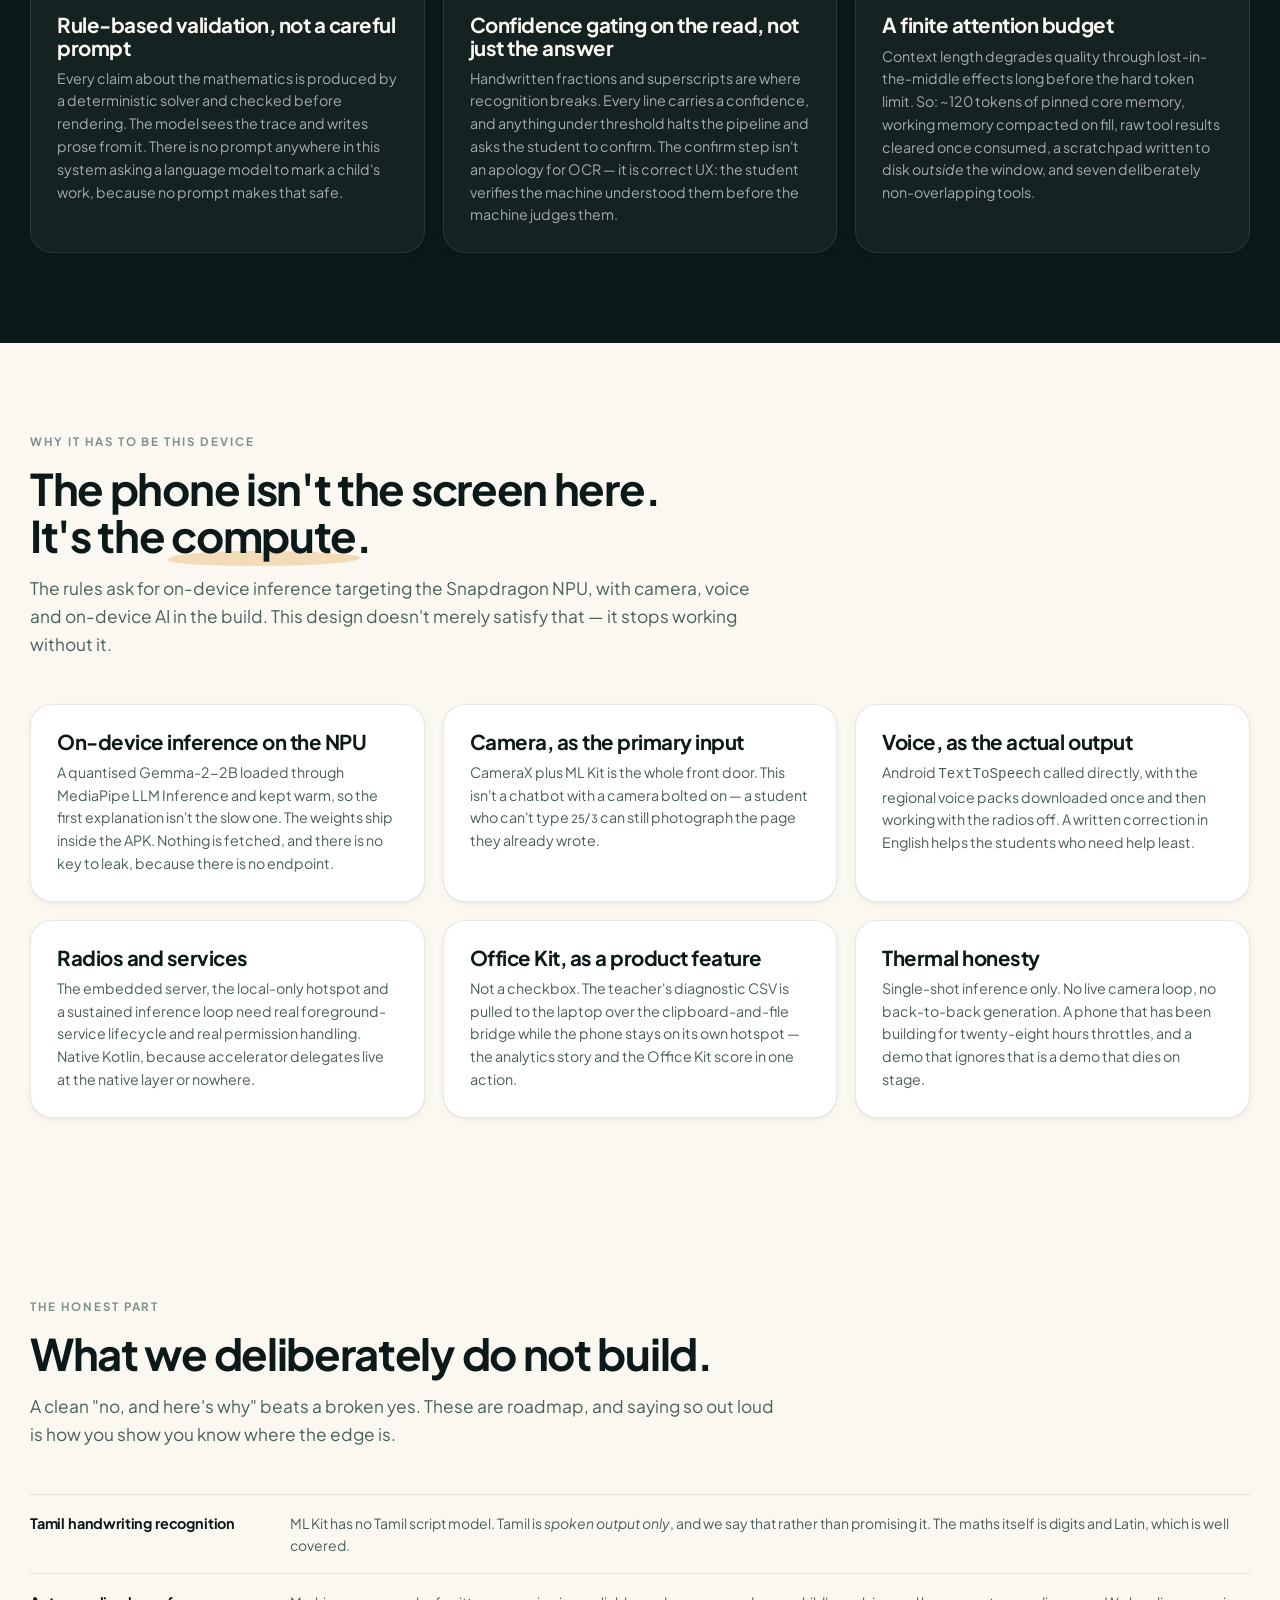
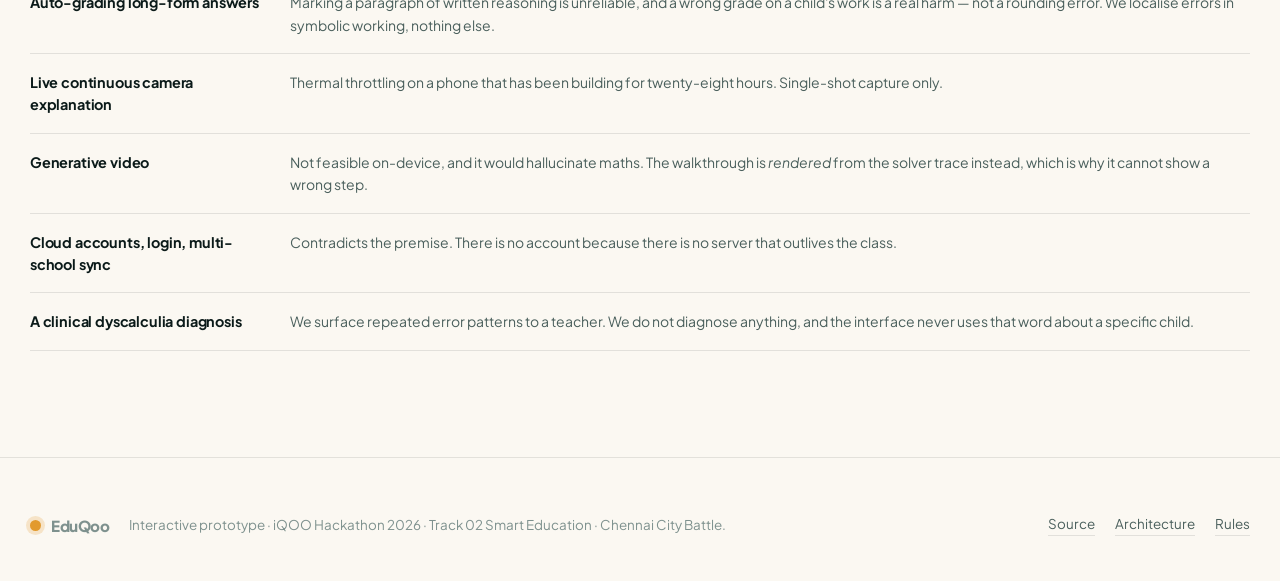
==== commit f3c382b5: "Align the model naming across the deck and the prototype The stack moved to Gemma-2-2B via MediaPipe" ====
--- a/index.html
+++ b/index.html
@@ -18,10 +18,10 @@
 <link rel="preconnect" href="https://fonts.gstatic.com" crossorigin>
 <link href="https://fonts.googleapis.com/css2?family=Plus+Jakarta+Sans:wght@400;500;600;700;800&family=Caveat:wght@500;600;700&family=JetBrains+Mono:wght@400;500;600&family=Newsreader:ital,opsz,wght@0,6..72,400;0,6..72,500;1,6..72,400&display=swap" rel="stylesheet">
 
-<link rel="stylesheet" href="assets/css/tokens.css?v=24">
-<link rel="stylesheet" href="assets/css/site.css?v=24">
-<link rel="stylesheet" href="assets/css/phone.css?v=24">
-<link rel="stylesheet" href="assets/css/doodle.css?v=24">
+<link rel="stylesheet" href="assets/css/tokens.css?v=25">
+<link rel="stylesheet" href="assets/css/site.css?v=25">
+<link rel="stylesheet" href="assets/css/phone.css?v=25">
+<link rel="stylesheet" href="assets/css/doodle.css?v=25">
 </head>
 <body>
 
@@ -437,10 +437,10 @@
 
 </main>
 
-<script src="assets/js/data.js?v=24"></script>
-<script src="assets/js/qr.js?v=24"></script>
-<script src="assets/js/icons.js?v=24"></script>
-<script src="assets/js/doodles.js?v=24"></script>
-<script src="assets/js/app.js?v=24"></script>
+<script src="assets/js/data.js?v=25"></script>
+<script src="assets/js/qr.js?v=25"></script>
+<script src="assets/js/icons.js?v=25"></script>
+<script src="assets/js/doodles.js?v=25"></script>
+<script src="assets/js/app.js?v=25"></script>
 </body>
 </html>
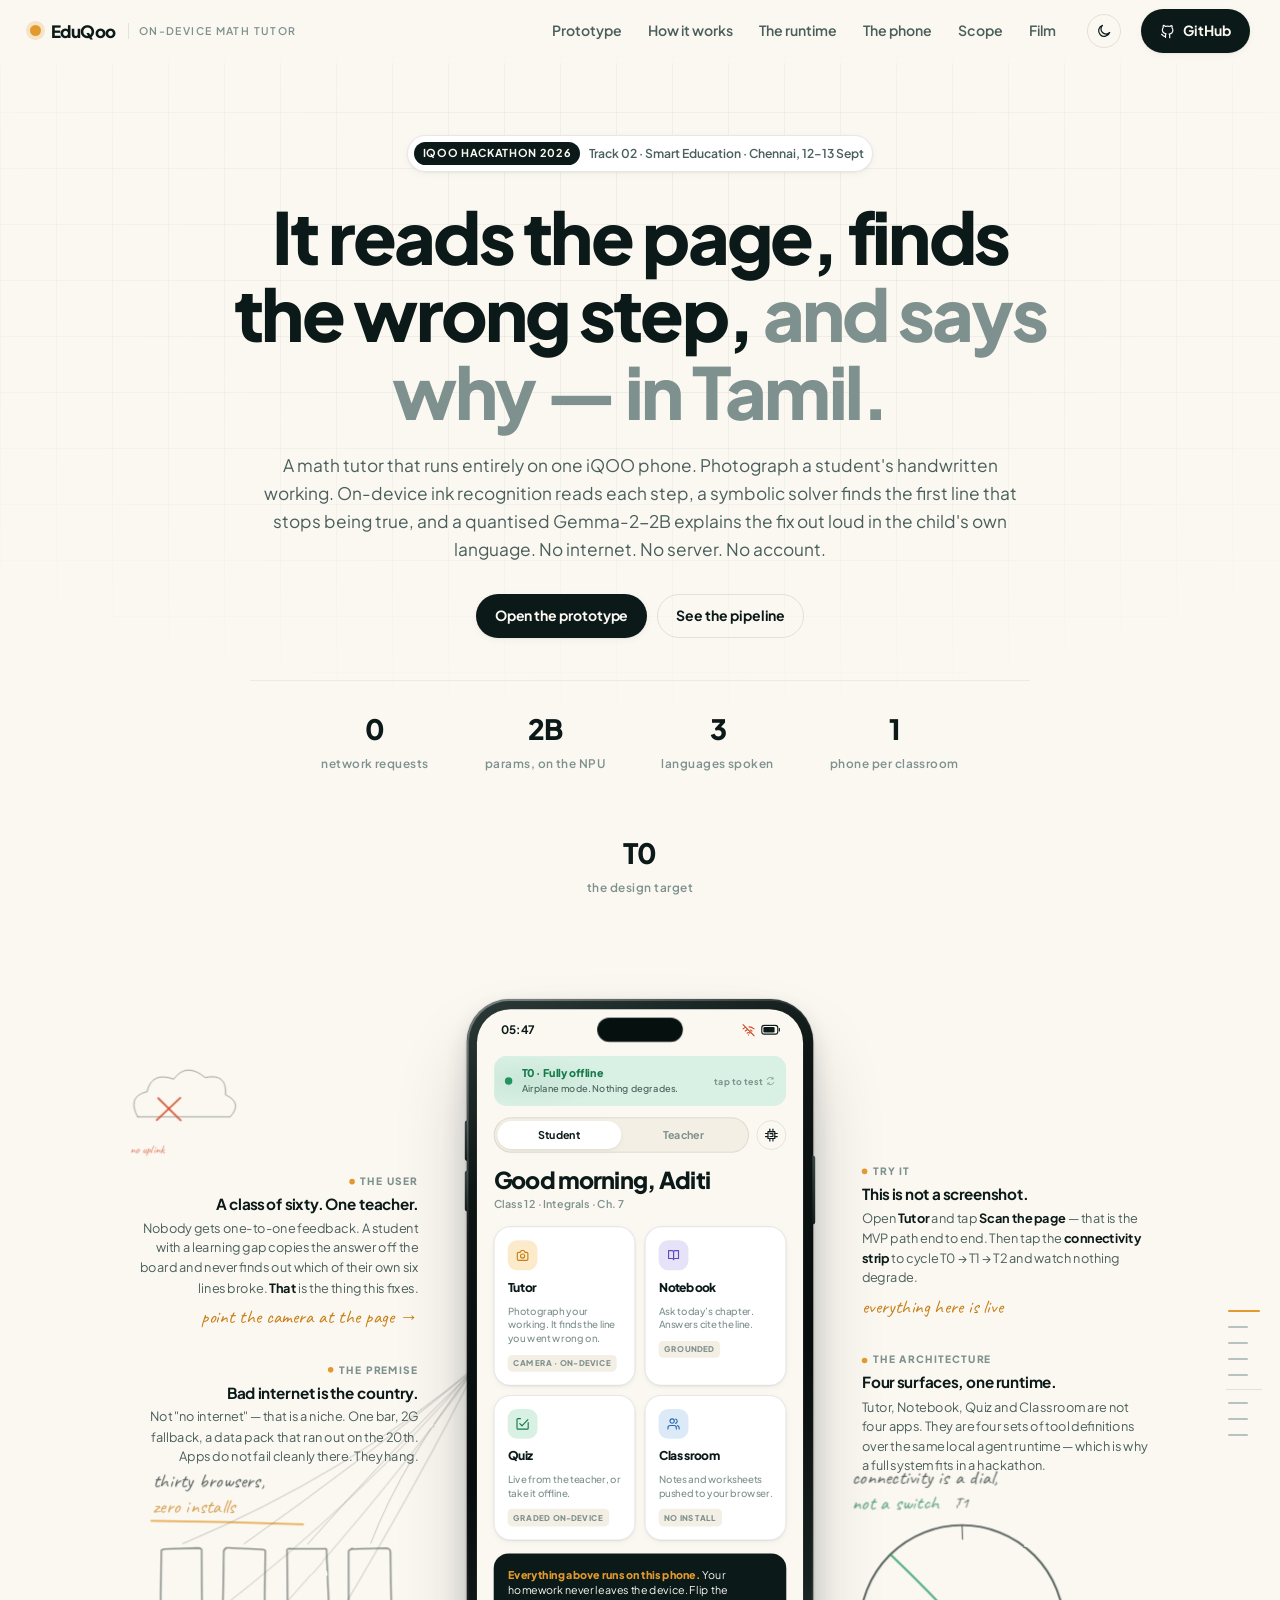
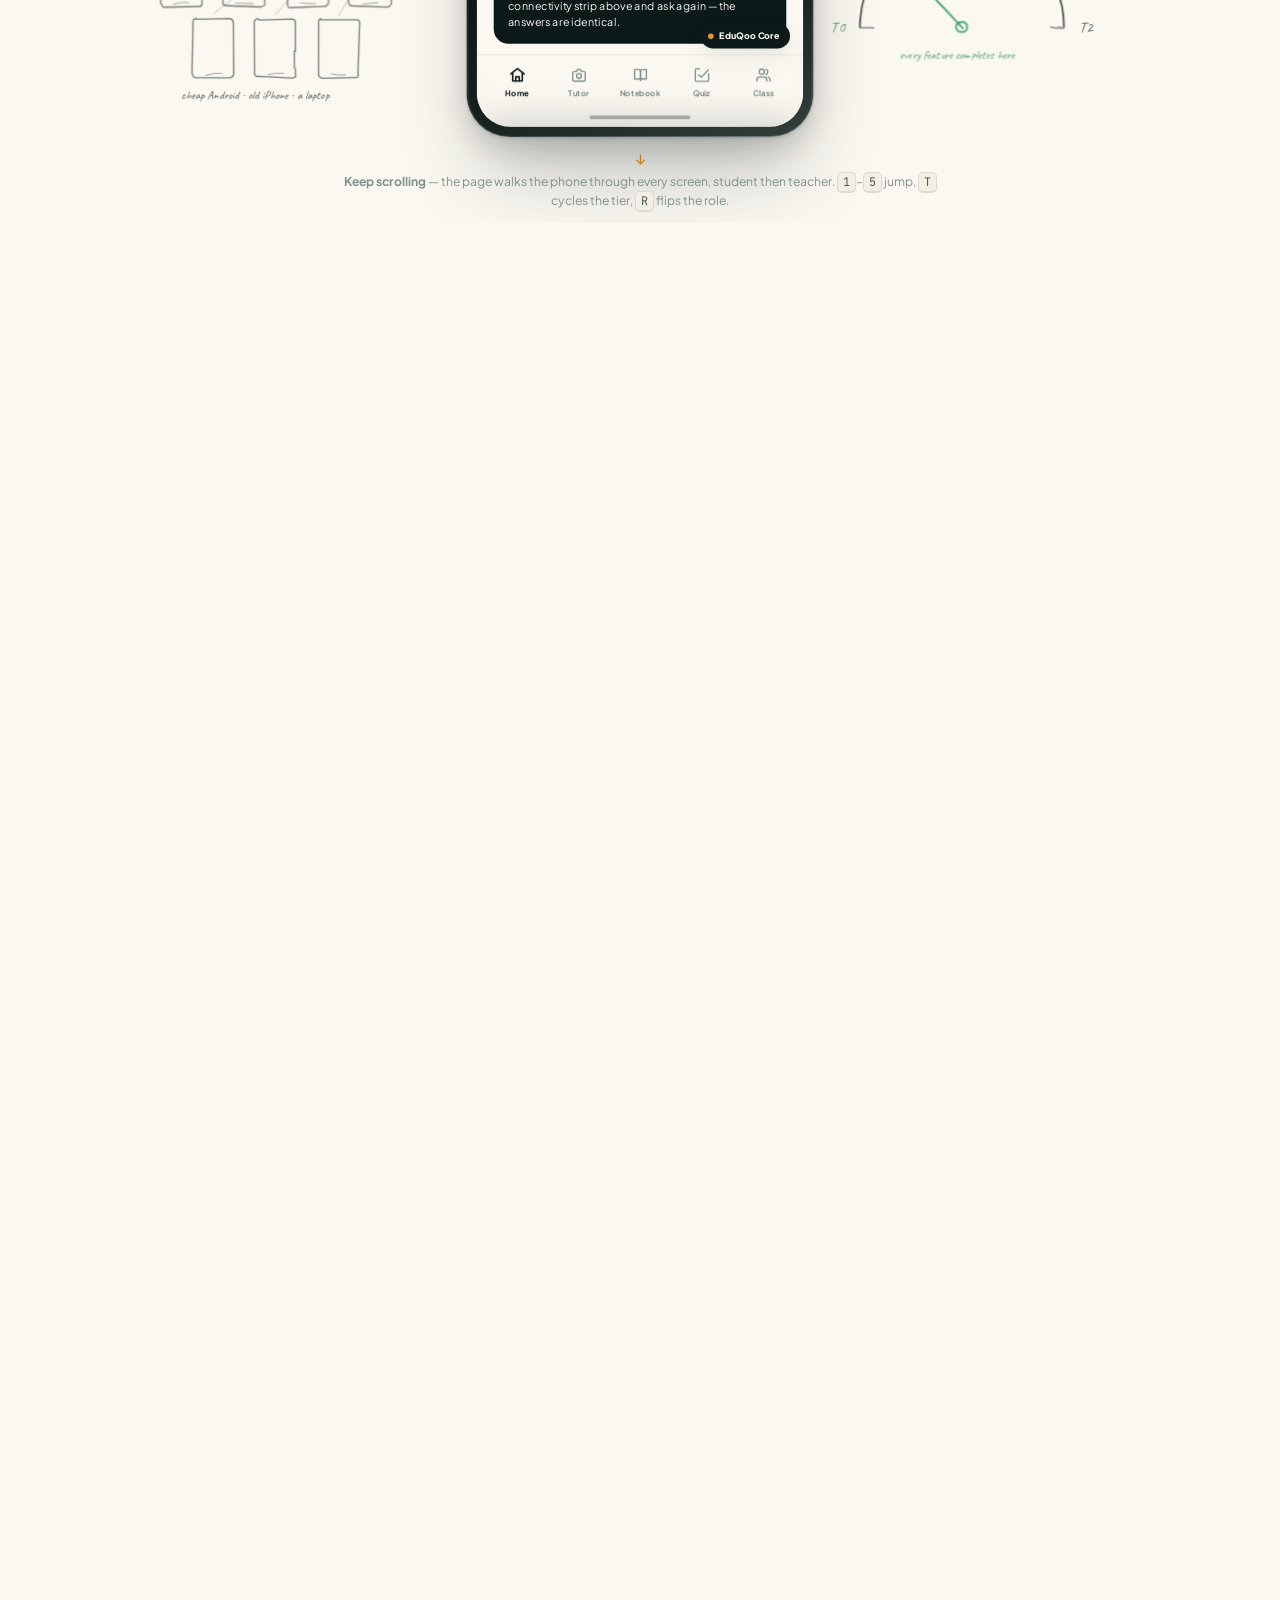
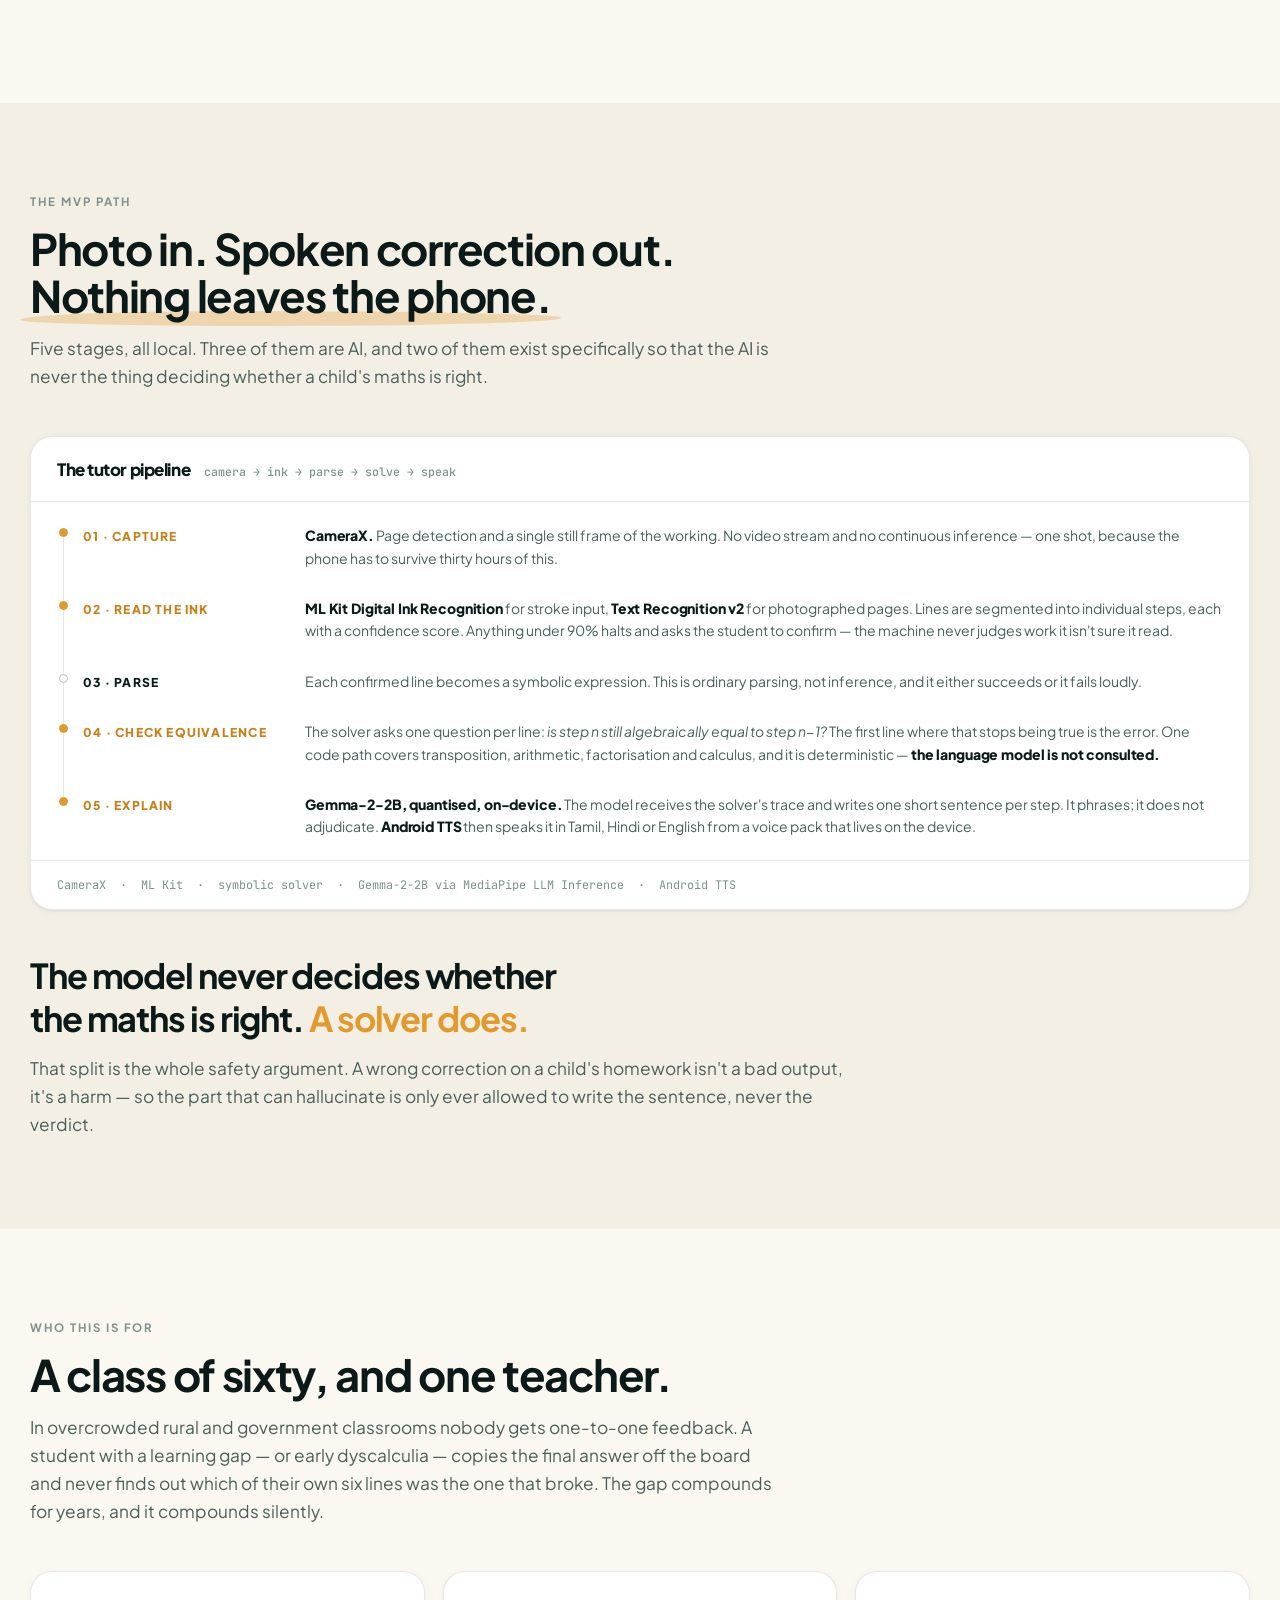
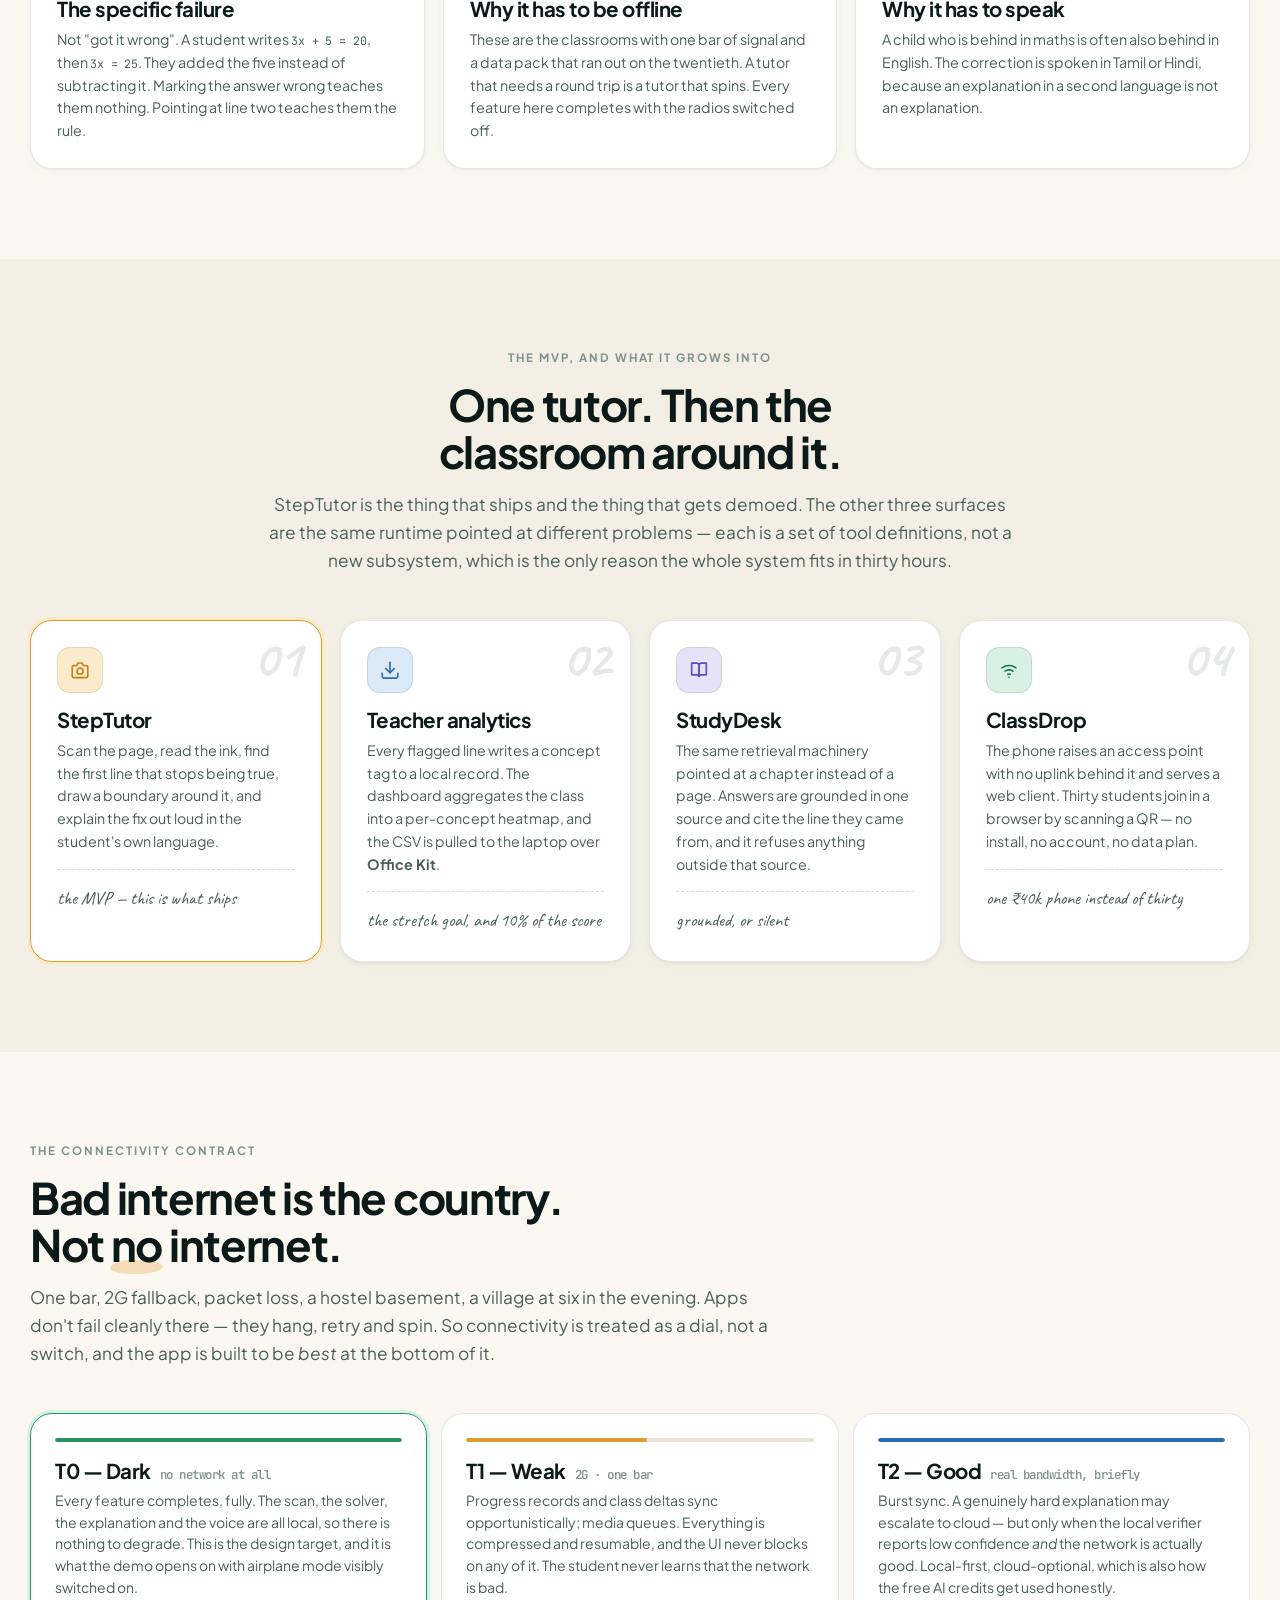
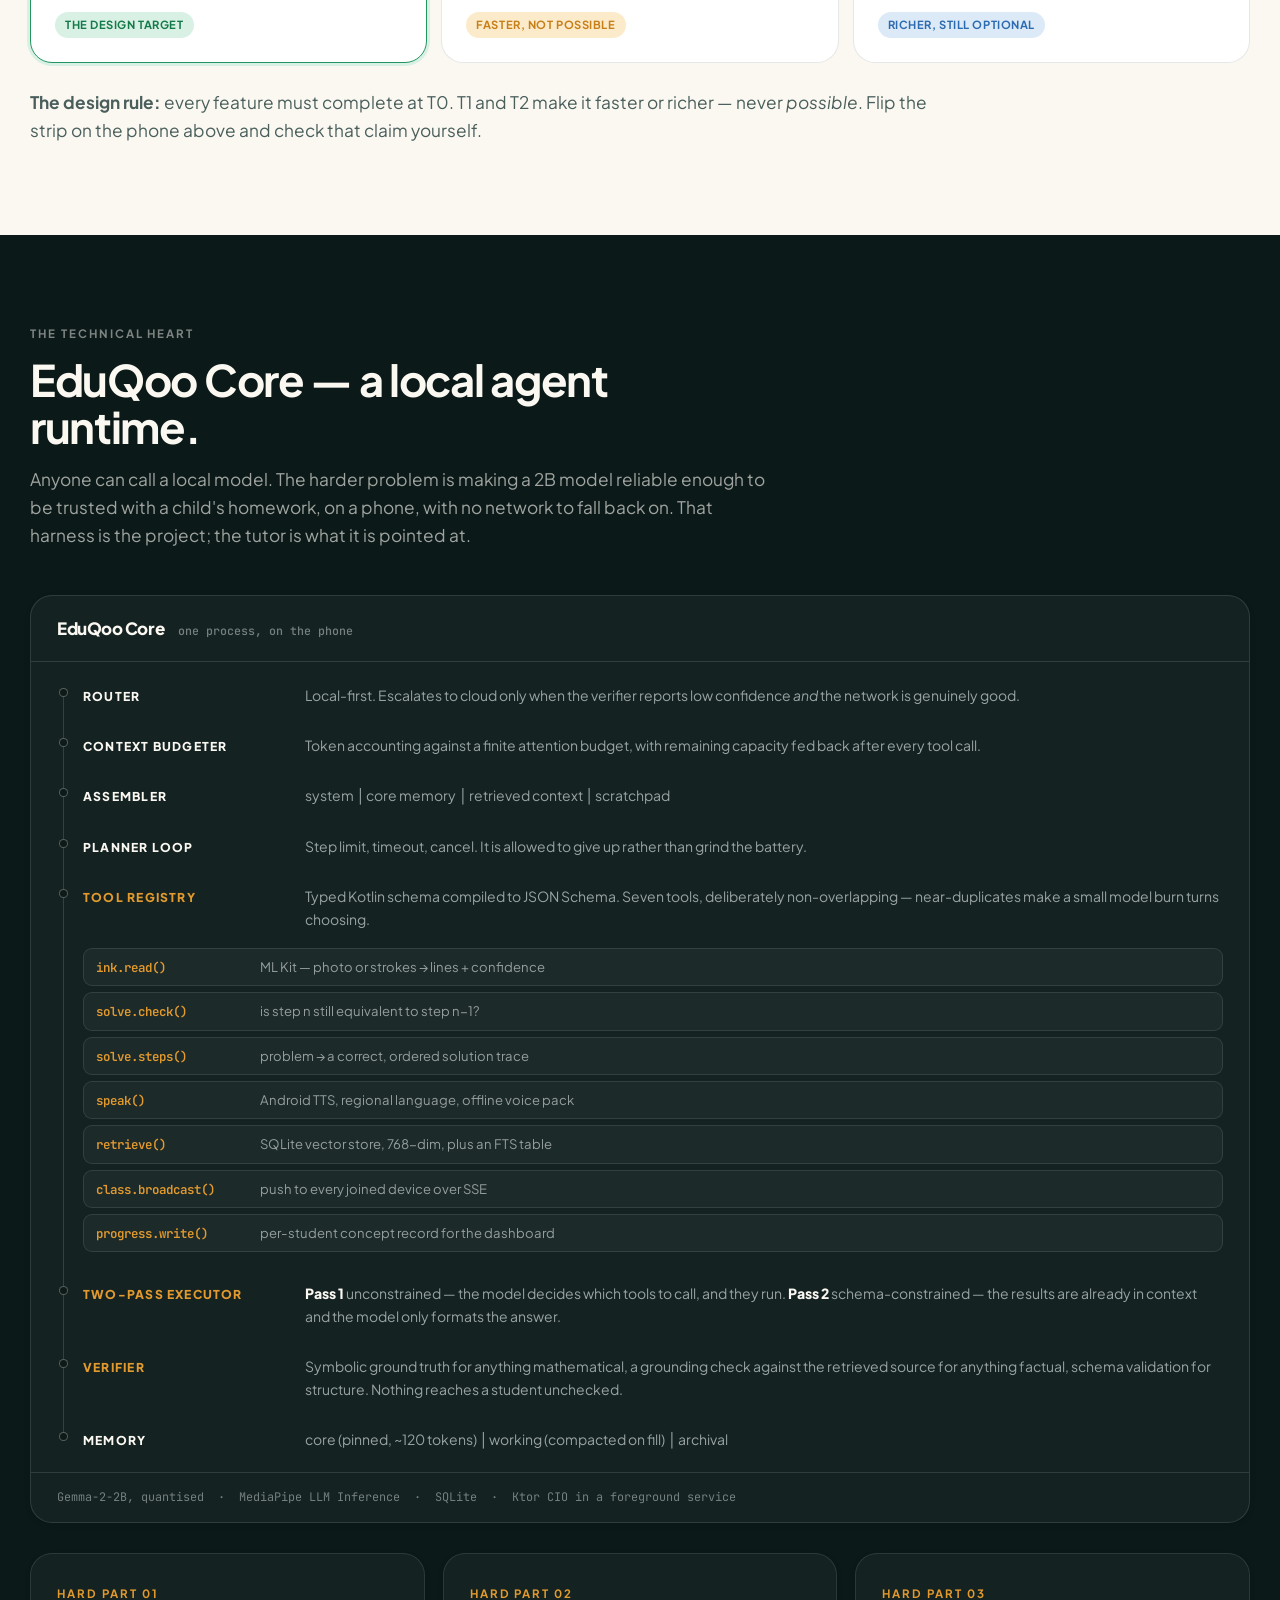
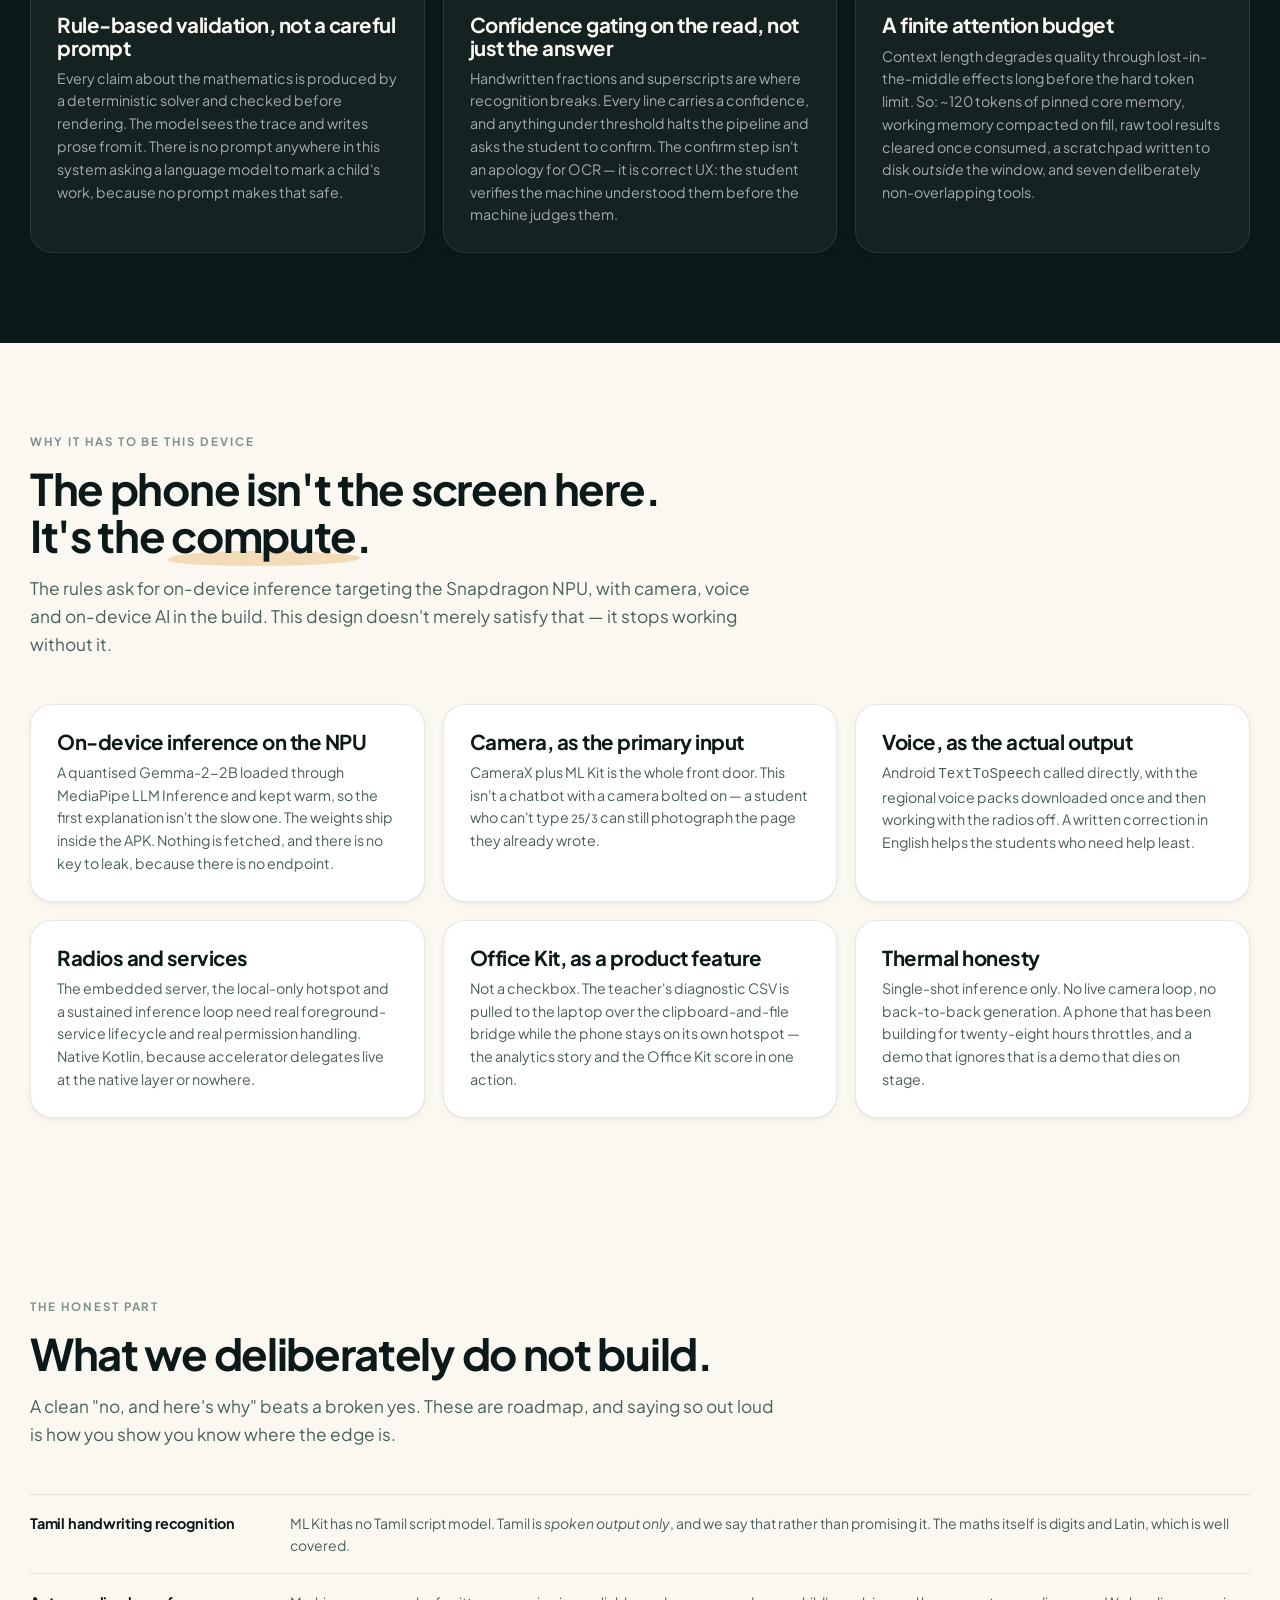
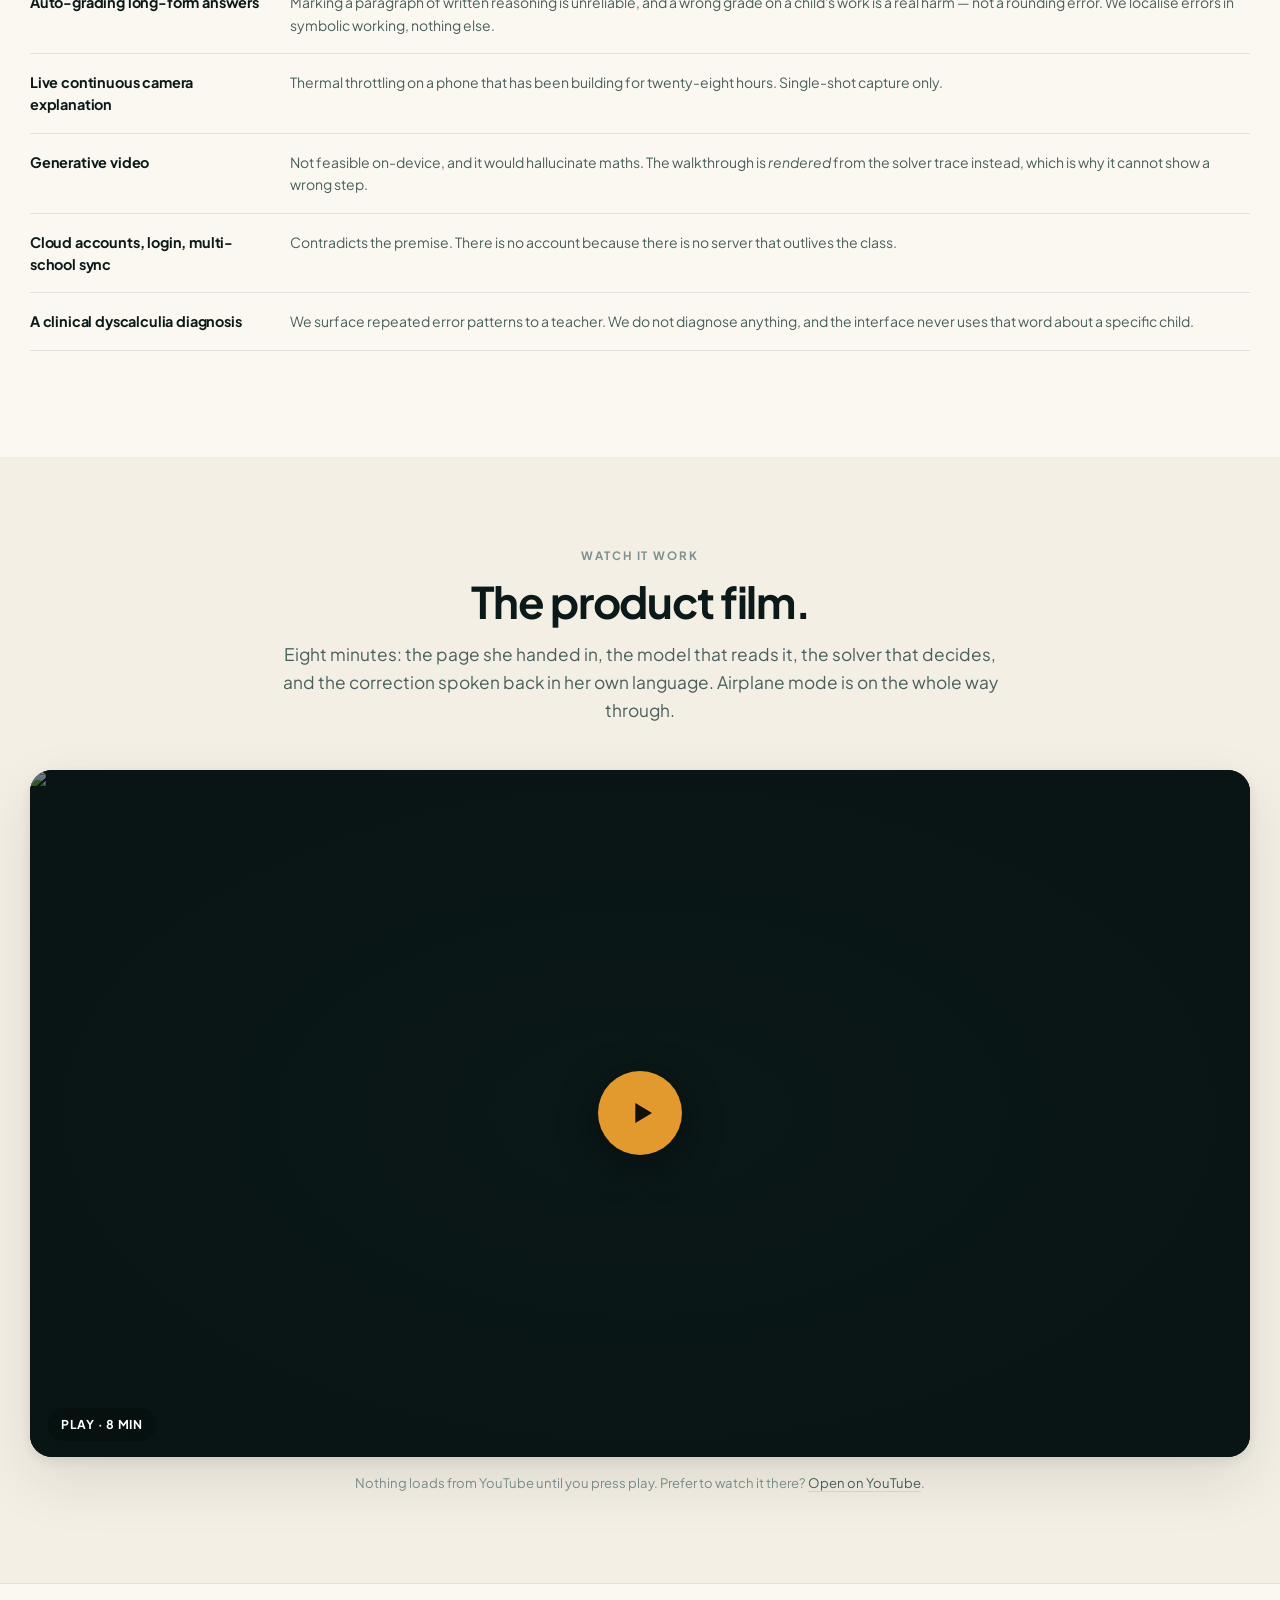
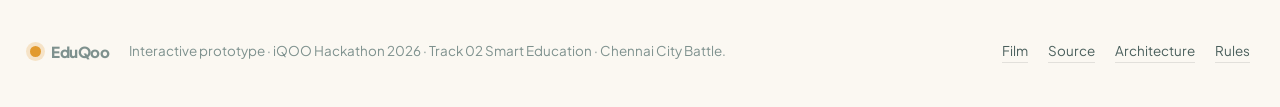
==== commit 90f260a8: "Add the product film to the site and the README The finished eight-minute film now closes the protot" ====
--- a/index.html
+++ b/index.html
@@ -18,10 +18,10 @@
 <link rel="preconnect" href="https://fonts.gstatic.com" crossorigin>
 <link href="https://fonts.googleapis.com/css2?family=Plus+Jakarta+Sans:wght@400;500;600;700;800&family=Caveat:wght@500;600;700&family=JetBrains+Mono:wght@400;500;600&family=Newsreader:ital,opsz,wght@0,6..72,400;0,6..72,500;1,6..72,400&display=swap" rel="stylesheet">
 
-<link rel="stylesheet" href="assets/css/tokens.css?v=25">
-<link rel="stylesheet" href="assets/css/site.css?v=25">
-<link rel="stylesheet" href="assets/css/phone.css?v=25">
-<link rel="stylesheet" href="assets/css/doodle.css?v=25">
+<link rel="stylesheet" href="assets/css/tokens.css?v=29">
+<link rel="stylesheet" href="assets/css/site.css?v=29">
+<link rel="stylesheet" href="assets/css/phone.css?v=29">
+<link rel="stylesheet" href="assets/css/doodle.css?v=29">
 </head>
 <body>
 
@@ -44,6 +44,7 @@
       <a class="nav__link" href="#runtime">The runtime</a>
       <a class="nav__link" href="#hardware">The phone</a>
       <a class="nav__link" href="#scope">Scope</a>
+      <a class="nav__link" href="#film">Film</a>
     </nav>
     <button class="icon-btn" id="themeBtn" aria-label="Toggle blackboard mode" title="Notebook / blackboard"></button>
     <a class="btn btn--primary" href="https://github.com/Harsh4-Dev/iqoo" target="_blank" rel="noopener">
@@ -423,12 +424,43 @@
   </div>
 </section>
 
+<!-- ============================ THE FILM ============================ -->
+<section class="section section--alt" id="film">
+  <div class="wrap">
+    <div class="section__head section__head--center reveal">
+      <span class="eyebrow">Watch it work</span>
+      <h2>The product film.</h2>
+      <p class="lede">Eight minutes: the page she handed in, the model that reads it, the solver that decides, and the correction spoken back in her own language. Airplane mode is on the whole way through.</p>
+    </div>
+
+    <div class="film reveal">
+      <button class="film__facade" data-act="playFilm" aria-label="Play the EduQoo product film on YouTube">
+        <img class="film__poster"
+             src="https://i.ytimg.com/vi/Yf32r-_AuBY/maxresdefault.jpg"
+             onerror="this.onerror=null;this.src='https://i.ytimg.com/vi/Yf32r-_AuBY/hqdefault.jpg'"
+             alt="EduQoo — the product film" width="1280" height="720" fetchpriority="low" decoding="async">
+        <span class="film__scrim"></span>
+        <span class="film__play">
+          <svg viewBox="0 0 24 24" fill="currentColor" aria-hidden="true"><path d="M7 4.5 19.5 12 7 19.5z"/></svg>
+        </span>
+        <span class="film__label">Play &middot; 8 min</span>
+      </button>
+    </div>
+
+    <p class="film__note reveal">
+      Nothing loads from YouTube until you press play. Prefer to watch it there?
+      <a href="https://youtu.be/Yf32r-_AuBY" target="_blank" rel="noopener">Open on YouTube</a>.
+    </p>
+  </div>
+</section>
+
 <!-- ============================ FOOTER ============================ -->
 <footer class="footer">
   <div class="wrap footer__in">
     <span class="brand" style="font-size:.95rem"><span class="brand__dot"></span>EduQoo</span>
     <span>Interactive prototype · iQOO Hackathon 2026 · Track 02 Smart Education · Chennai City Battle.</span>
     <span class="nav__spacer"></span>
+    <a href="https://youtu.be/Yf32r-_AuBY" target="_blank" rel="noopener">Film</a>
     <a href="https://github.com/Harsh4-Dev/iqoo">Source</a>
     <a href="https://github.com/Harsh4-Dev/iqoo/blob/main/ARCHITECTURE.md">Architecture</a>
     <a href="https://iqoo.reskilll.com/guide" target="_blank" rel="noopener">Rules</a>
@@ -437,10 +469,10 @@
 
 </main>
 
-<script src="assets/js/data.js?v=25"></script>
-<script src="assets/js/qr.js?v=25"></script>
-<script src="assets/js/icons.js?v=25"></script>
-<script src="assets/js/doodles.js?v=25"></script>
-<script src="assets/js/app.js?v=25"></script>
+<script src="assets/js/data.js?v=29"></script>
+<script src="assets/js/qr.js?v=29"></script>
+<script src="assets/js/icons.js?v=29"></script>
+<script src="assets/js/doodles.js?v=29"></script>
+<script src="assets/js/app.js?v=29"></script>
 </body>
 </html>
--- a/assets/css/site.css
+++ b/assets/css/site.css
@@ -575,3 +575,83 @@
   .nav__links { display: none; }
   .hero__stats { gap: 18px 30px; }
 }
+
+/* ------------------------------------------------------------
+   The film
+   A click-to-load facade rather than a bare iframe: the YouTube
+   player is ~1MB and sets third-party cookies on sight, which is
+   a poor look on a page whose whole argument is that nothing
+   phones home. Nothing loads until you press play.
+   ------------------------------------------------------------ */
+.film {
+  position: relative;
+  border-radius: var(--r-lg);
+  overflow: hidden;
+  box-shadow: var(--sh-3);
+  background: var(--ink);
+  aspect-ratio: 16 / 9;
+}
+
+.film__facade {
+  position: absolute; inset: 0;
+  display: block; width: 100%; height: 100%;
+  padding: 0; border: 0; cursor: pointer;
+  background: var(--ink);
+  overflow: hidden;
+}
+
+.film__poster {
+  position: absolute; inset: 0;
+  width: 100%; height: 100%;
+  object-fit: cover;
+  transition: transform var(--dur-4) var(--ease-out), filter var(--dur-3) var(--ease);
+}
+.film__facade:hover .film__poster { transform: scale(1.02); }
+
+.film__scrim {
+  position: absolute; inset: 0;
+  background: radial-gradient(60% 60% at 50% 50%, rgba(6, 16, 15, .18), rgba(6, 16, 15, .52));
+  transition: opacity var(--dur-3) var(--ease);
+}
+.film__facade:hover .film__scrim { opacity: .8; }
+
+.film__play {
+  position: absolute; left: 50%; top: 50%;
+  transform: translate(-50%, -50%);
+  width: 84px; height: 84px; border-radius: 50%;
+  display: grid; place-items: center;
+  background: var(--amber);
+  color: #12100a;
+  box-shadow: 0 10px 40px rgba(0, 0, 0, .38), 0 0 0 0 color-mix(in srgb, var(--amber) 45%, transparent);
+  transition: transform var(--dur-2) var(--ease-out), box-shadow var(--dur-3) var(--ease);
+}
+.film__play svg { width: 32px; height: 32px; margin-left: 4px; }
+.film__facade:hover .film__play {
+  transform: translate(-50%, -50%) scale(1.06);
+  box-shadow: 0 10px 40px rgba(0, 0, 0, .38), 0 0 0 14px color-mix(in srgb, var(--amber) 22%, transparent);
+}
+.film__facade:active .film__play { transform: translate(-50%, -50%) scale(.97); }
+
+.film__label {
+  position: absolute; left: 18px; bottom: 16px;
+  padding: 7px 13px; border-radius: 999px;
+  background: rgba(6, 16, 15, .62);
+  backdrop-filter: blur(10px);
+  color: #fff; font-size: .76rem; font-weight: 700;
+  letter-spacing: .06em; text-transform: uppercase;
+}
+
+.film iframe { position: absolute; inset: 0; width: 100%; height: 100%; border: 0; }
+
+.film__note {
+  margin-top: 16px; text-align: center;
+  font-size: .82rem; color: var(--ink-40);
+}
+.film__note a { color: var(--ink-60); border-bottom: 1px solid var(--hairline); text-decoration: none; }
+.film__note a:hover { color: var(--ink); border-color: currentColor; }
+
+@media (max-width: 560px) {
+  .film__play { width: 62px; height: 62px; }
+  .film__play svg { width: 24px; height: 24px; }
+  .film__label { display: none; }
+}
